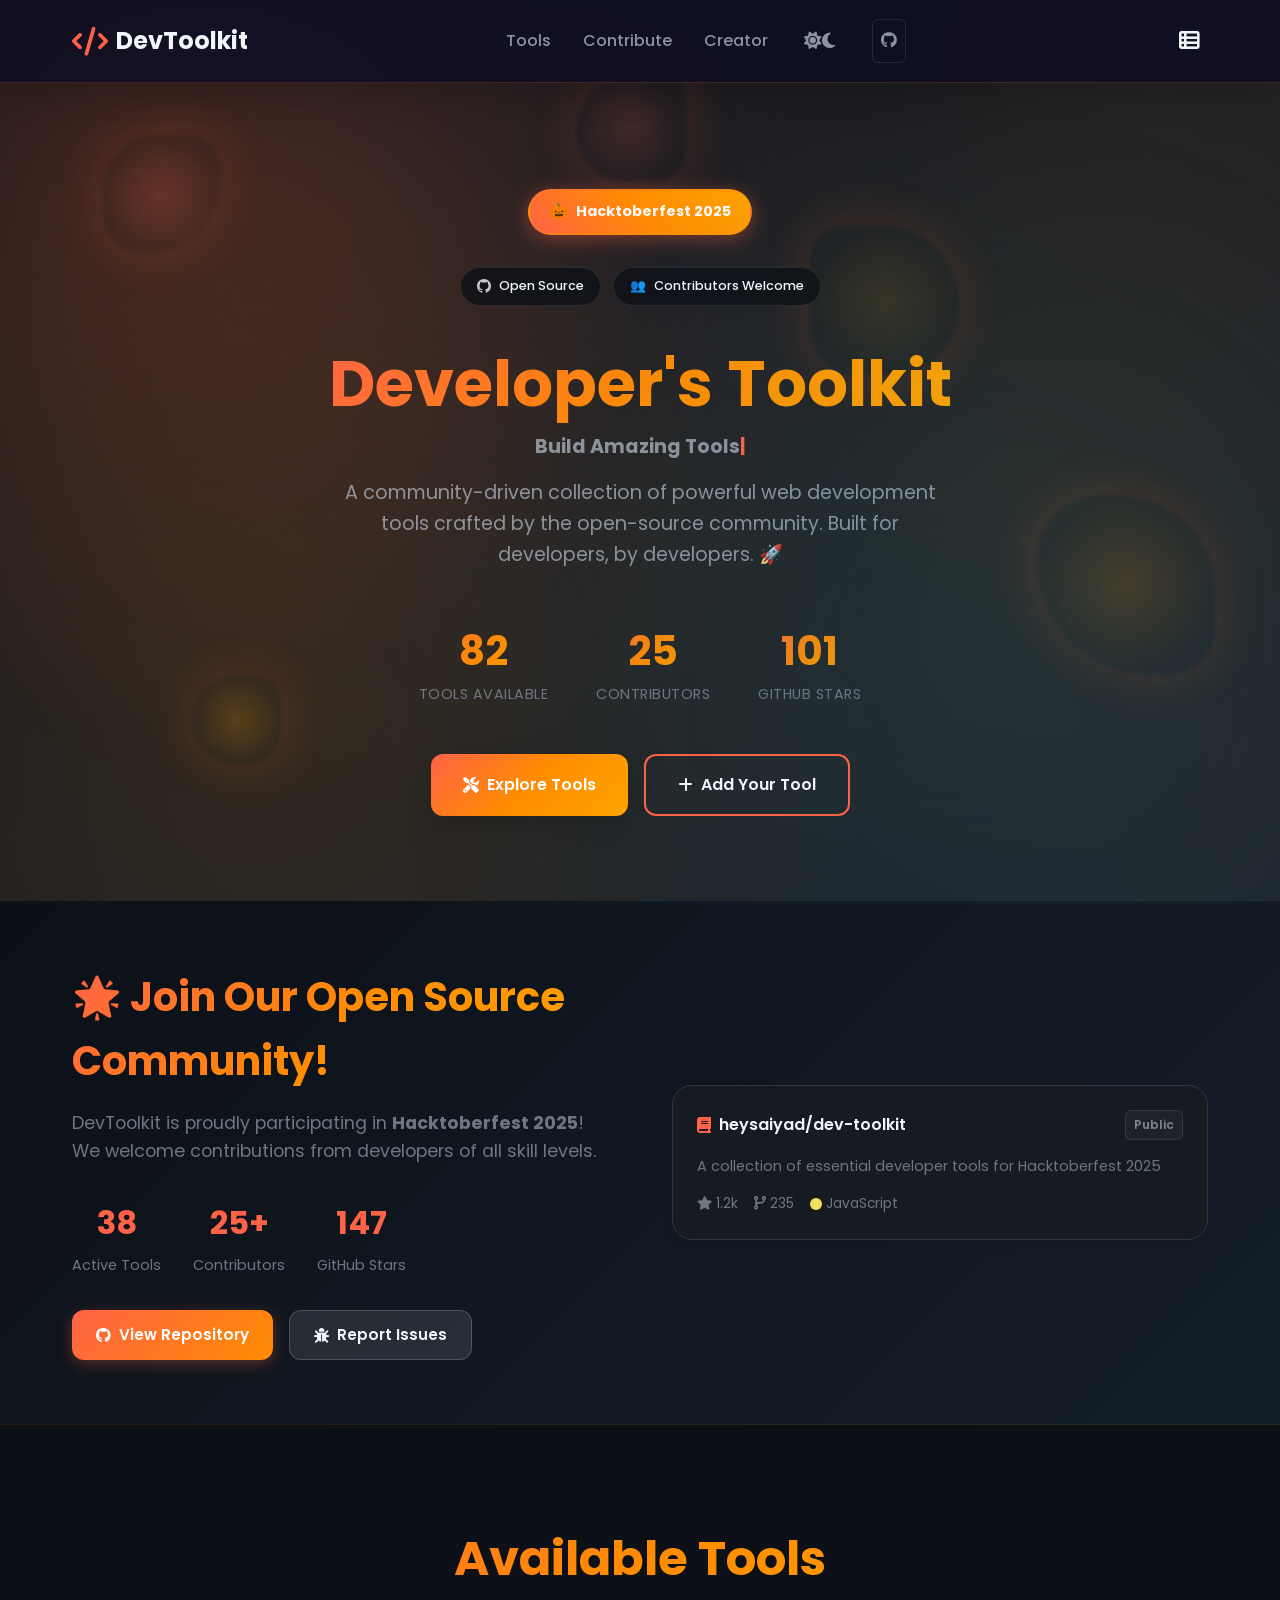
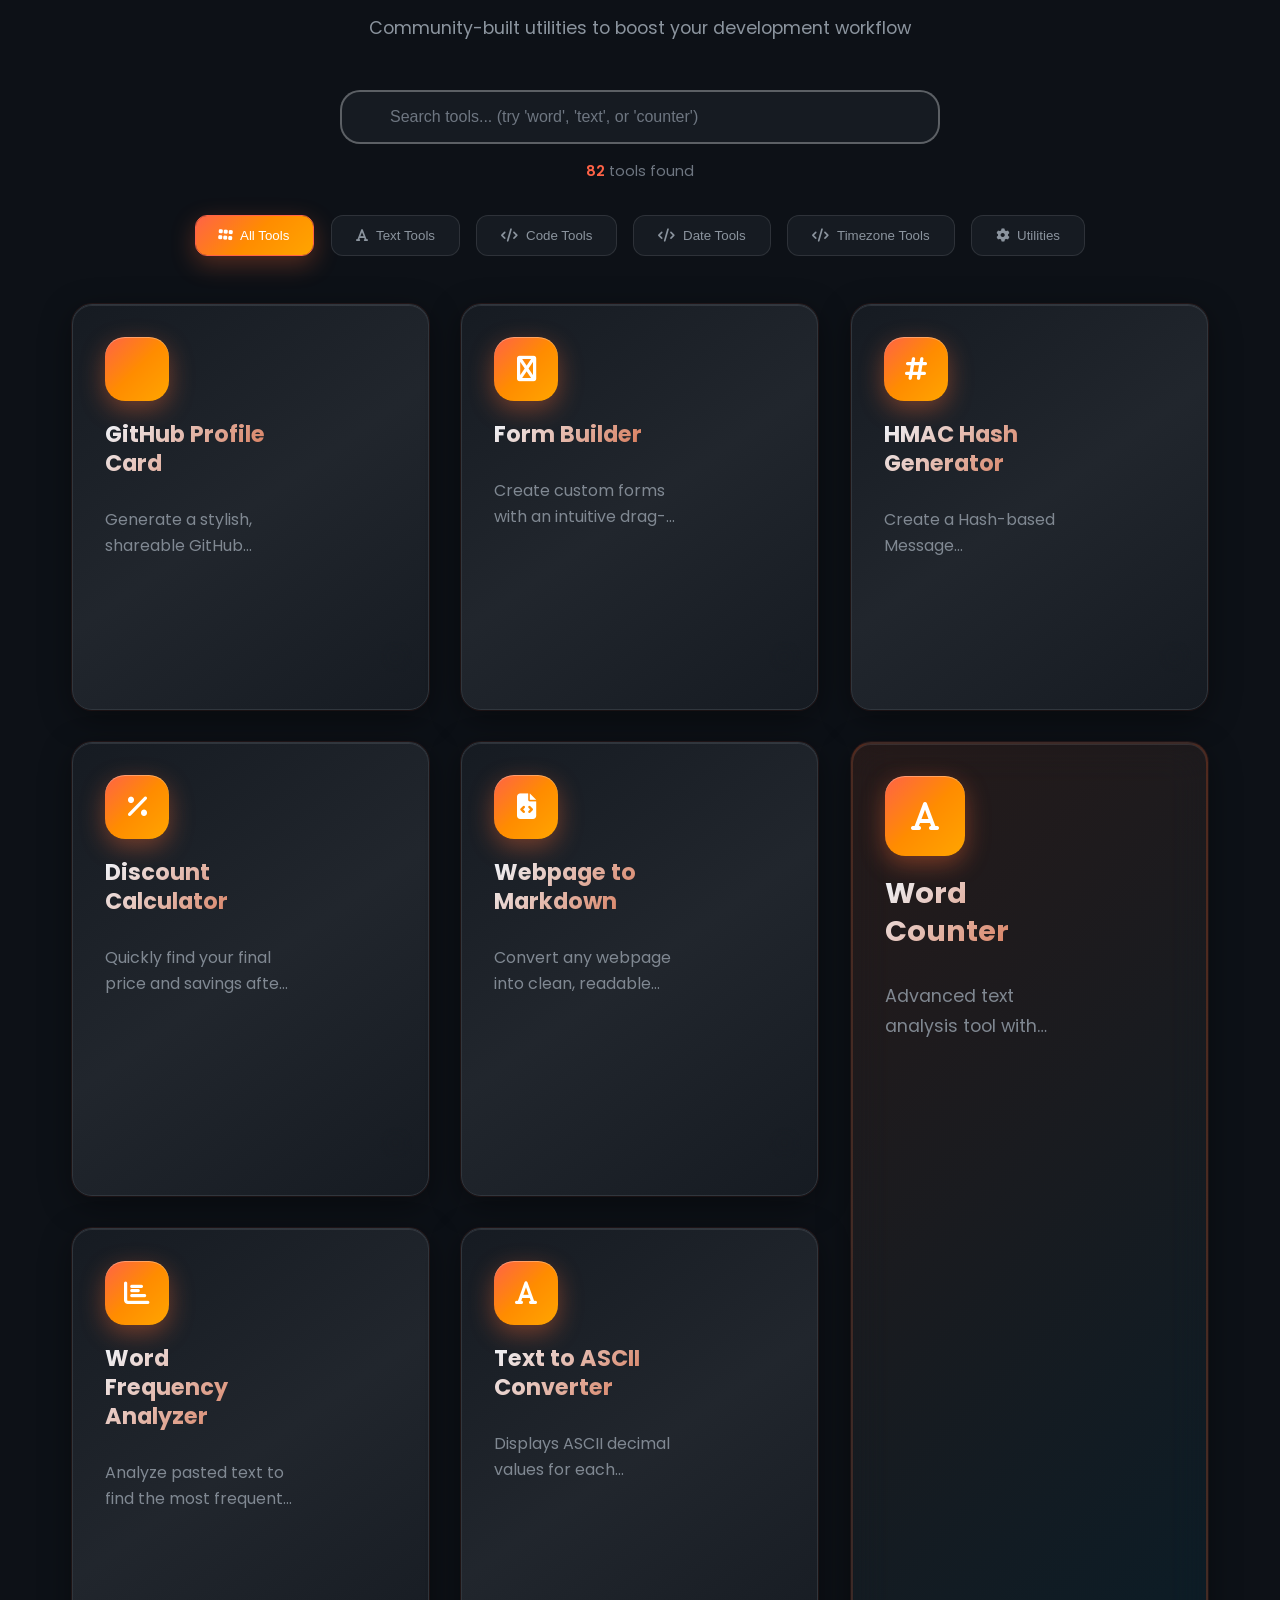
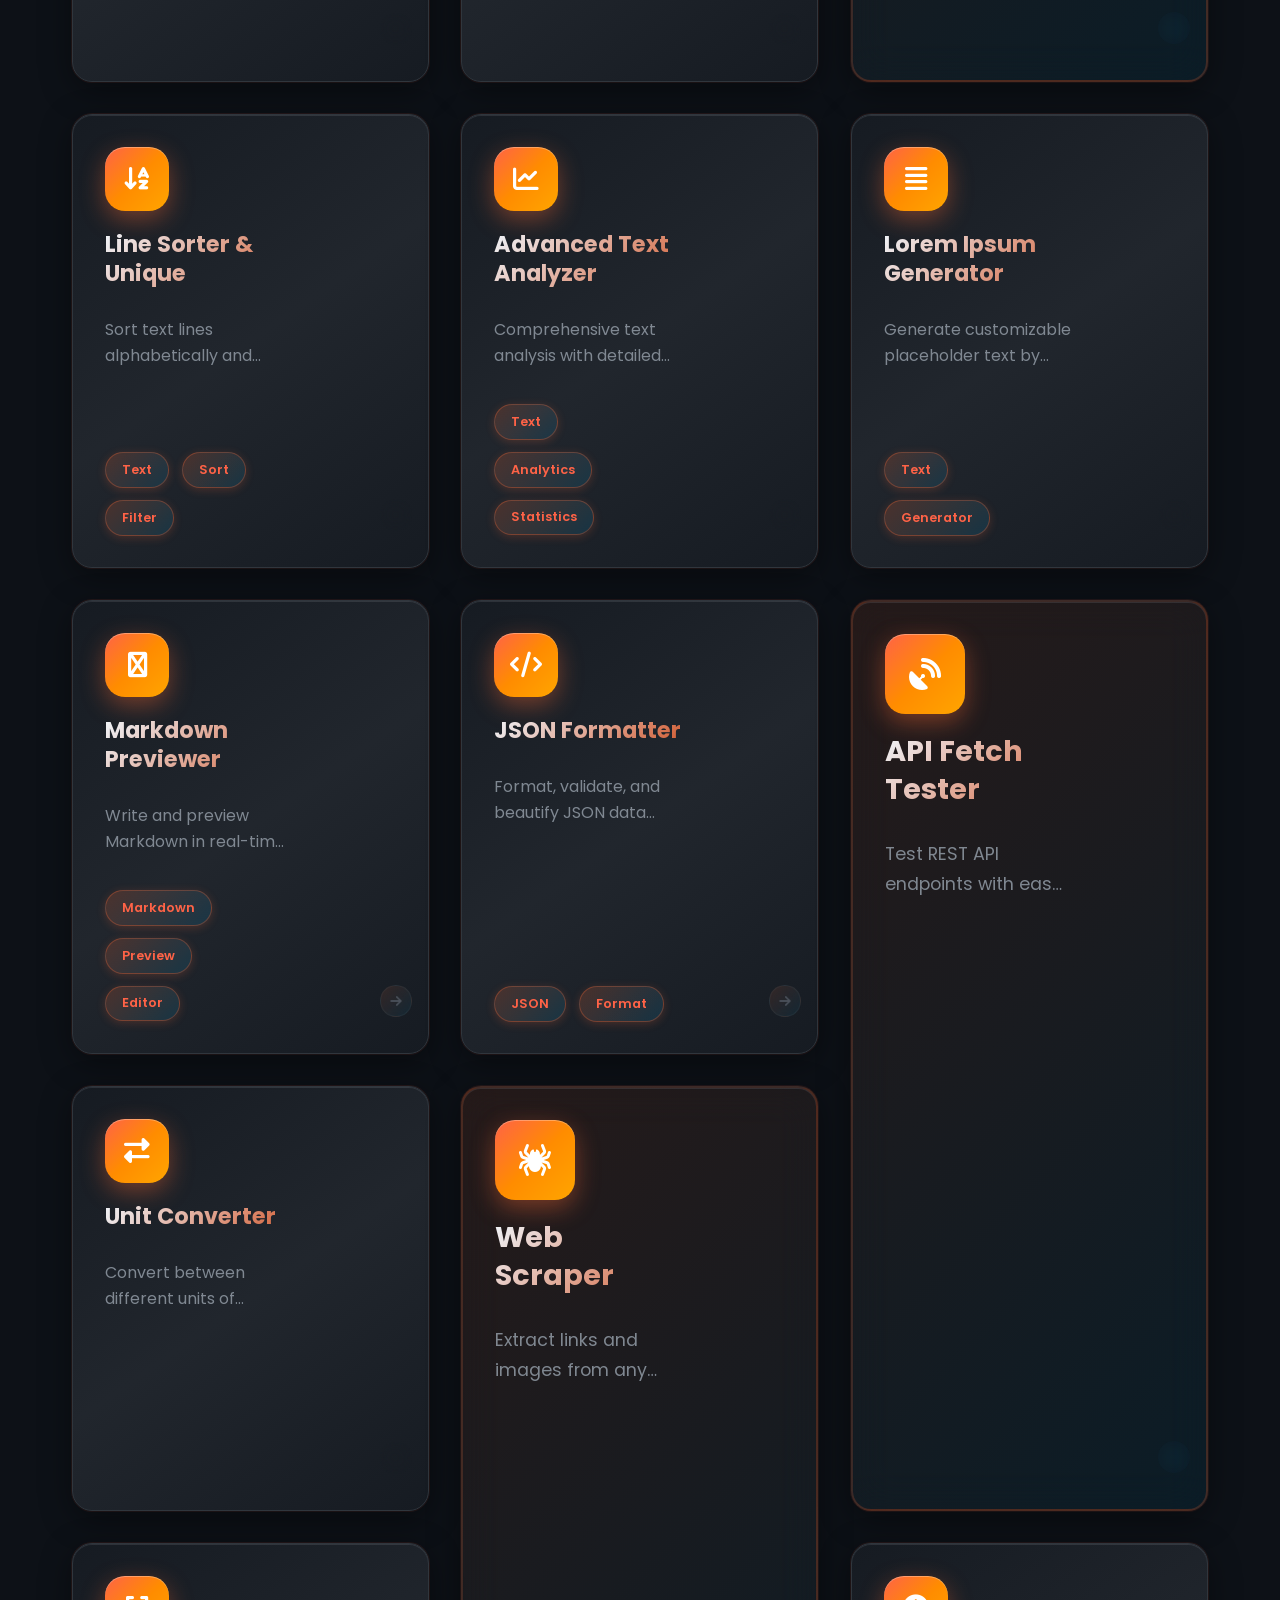
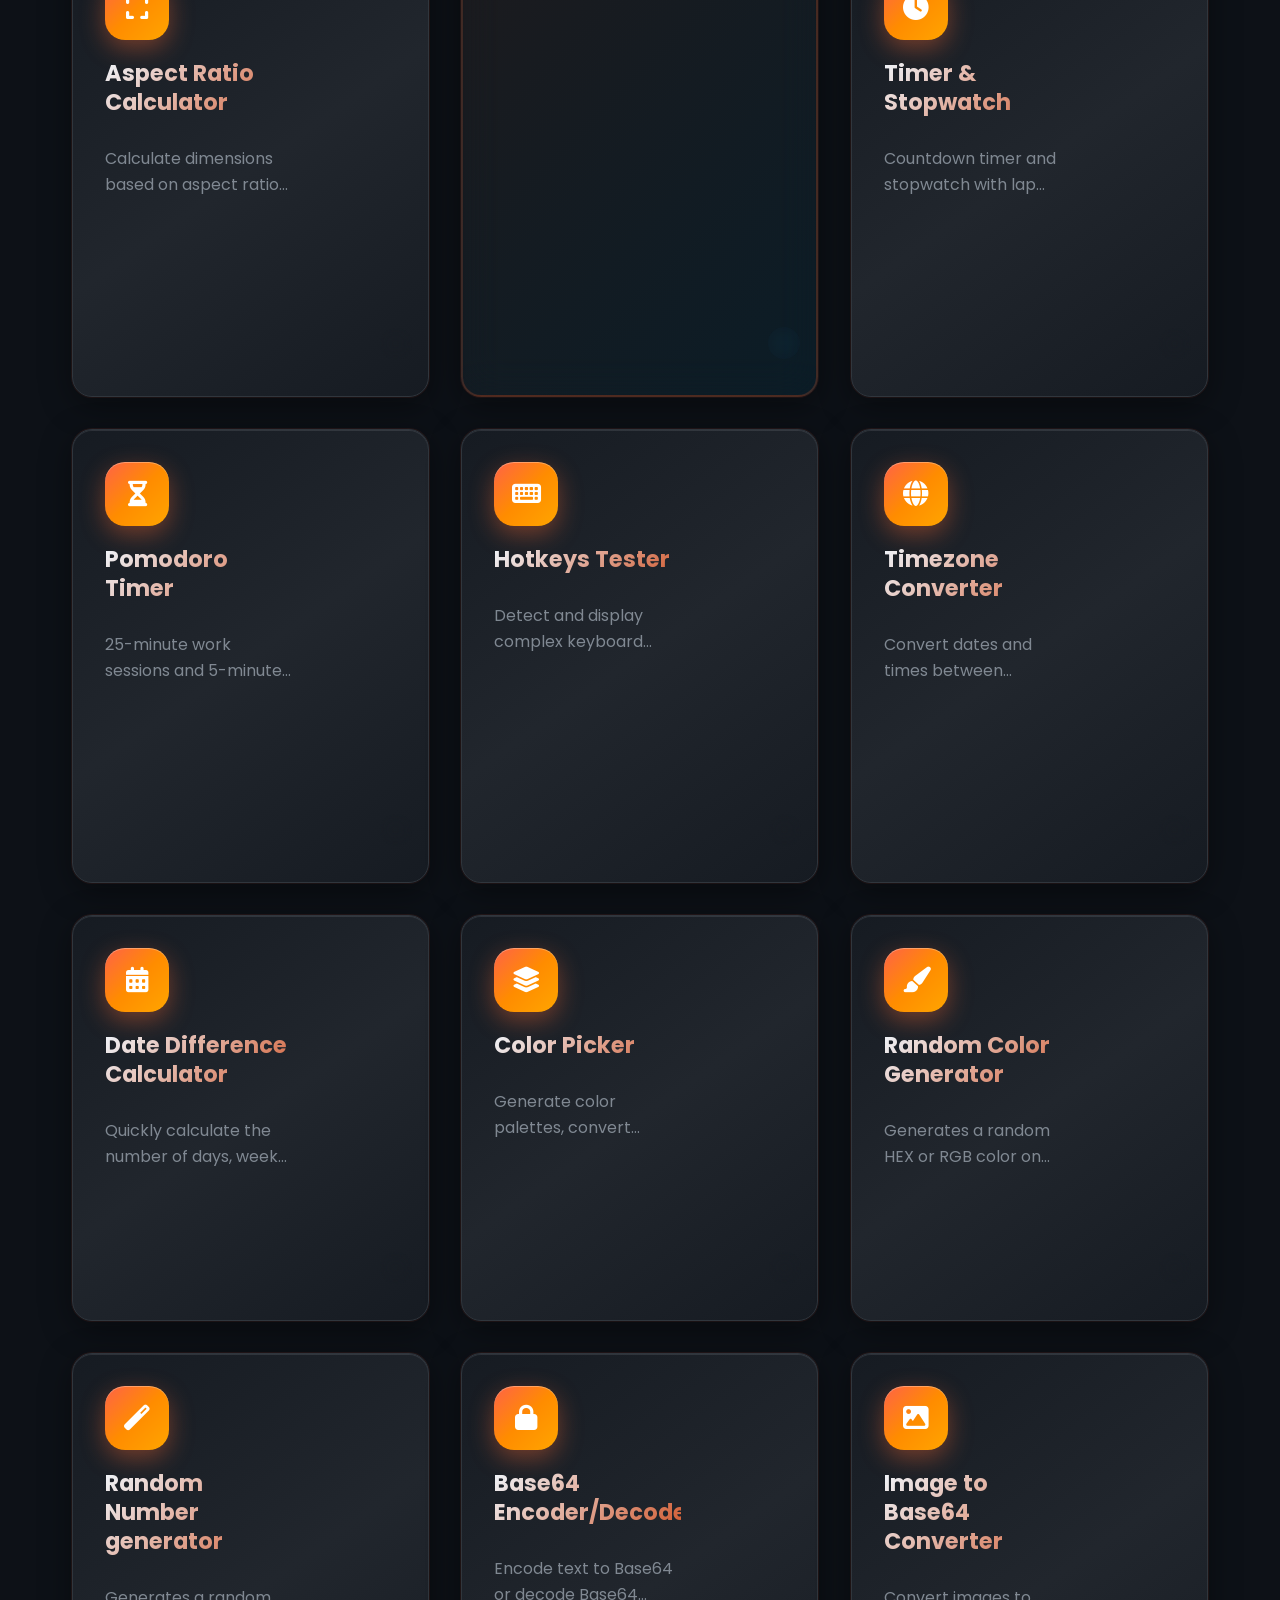
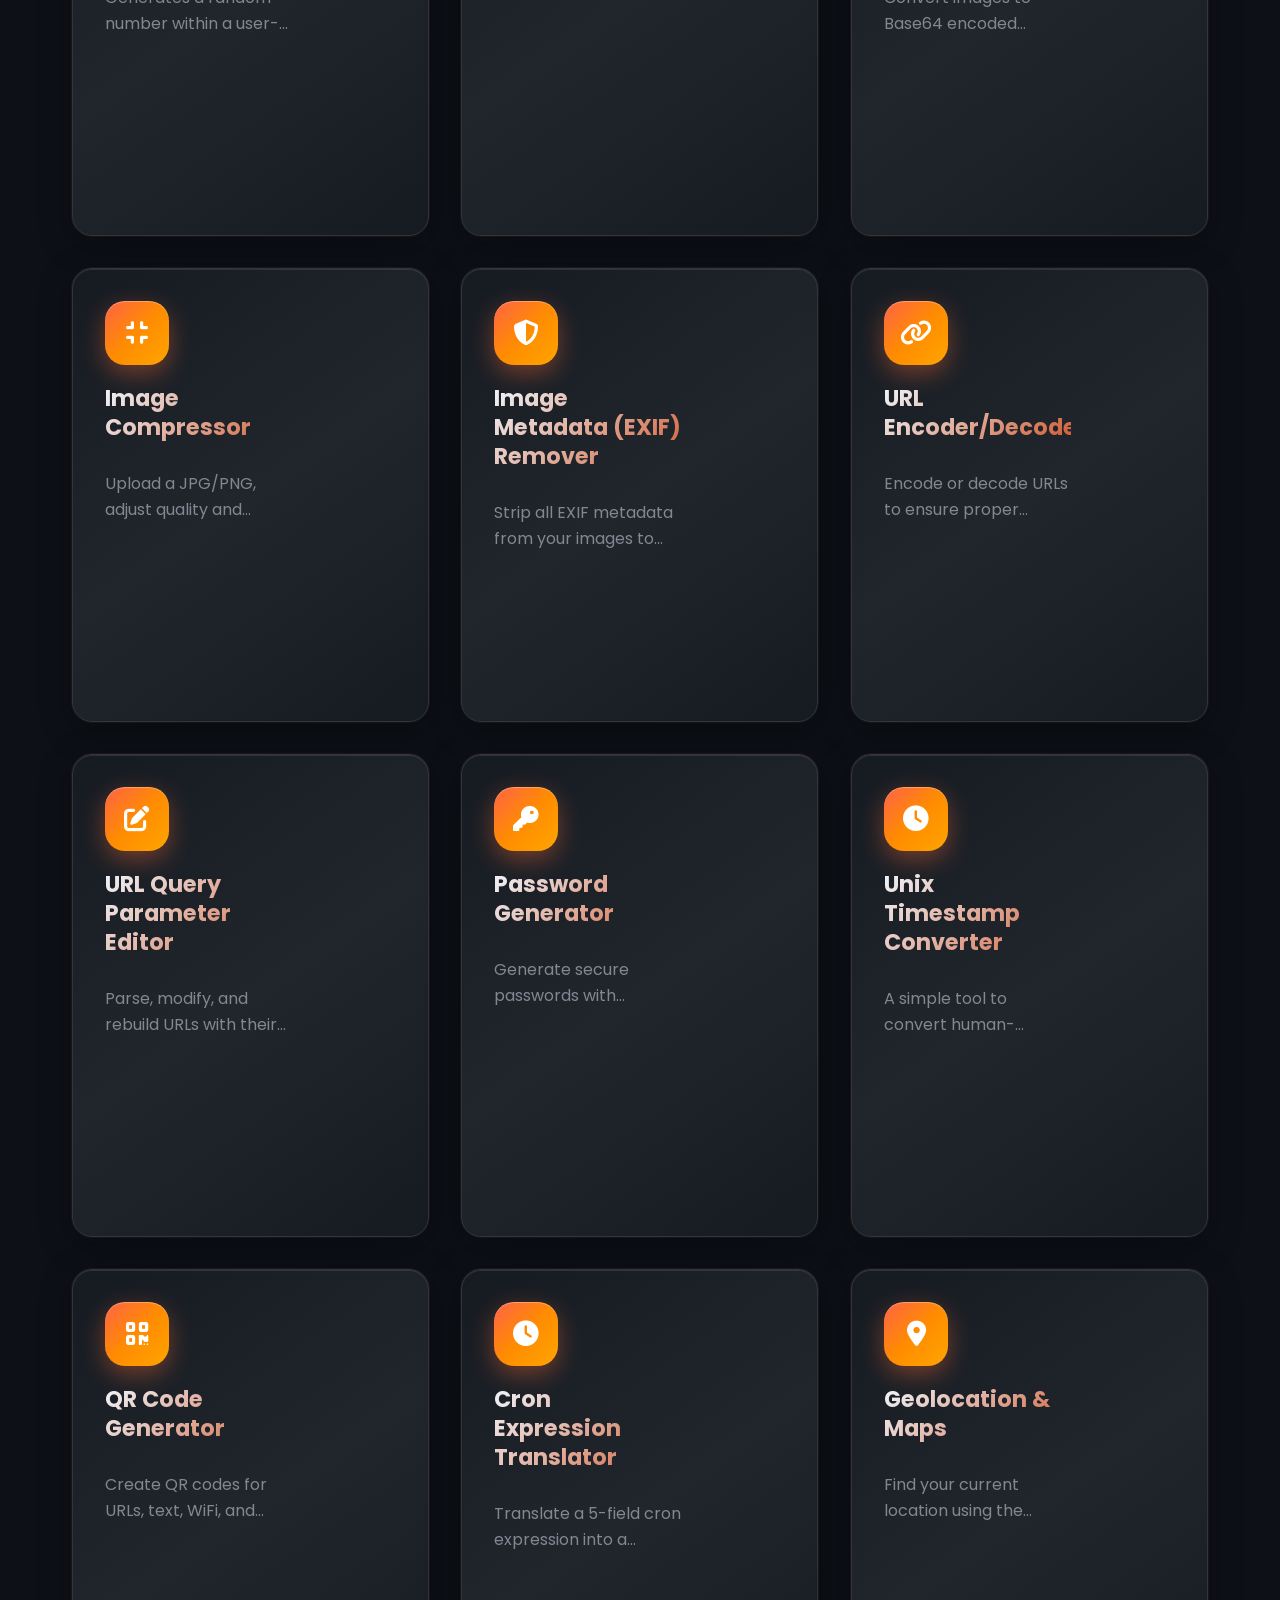
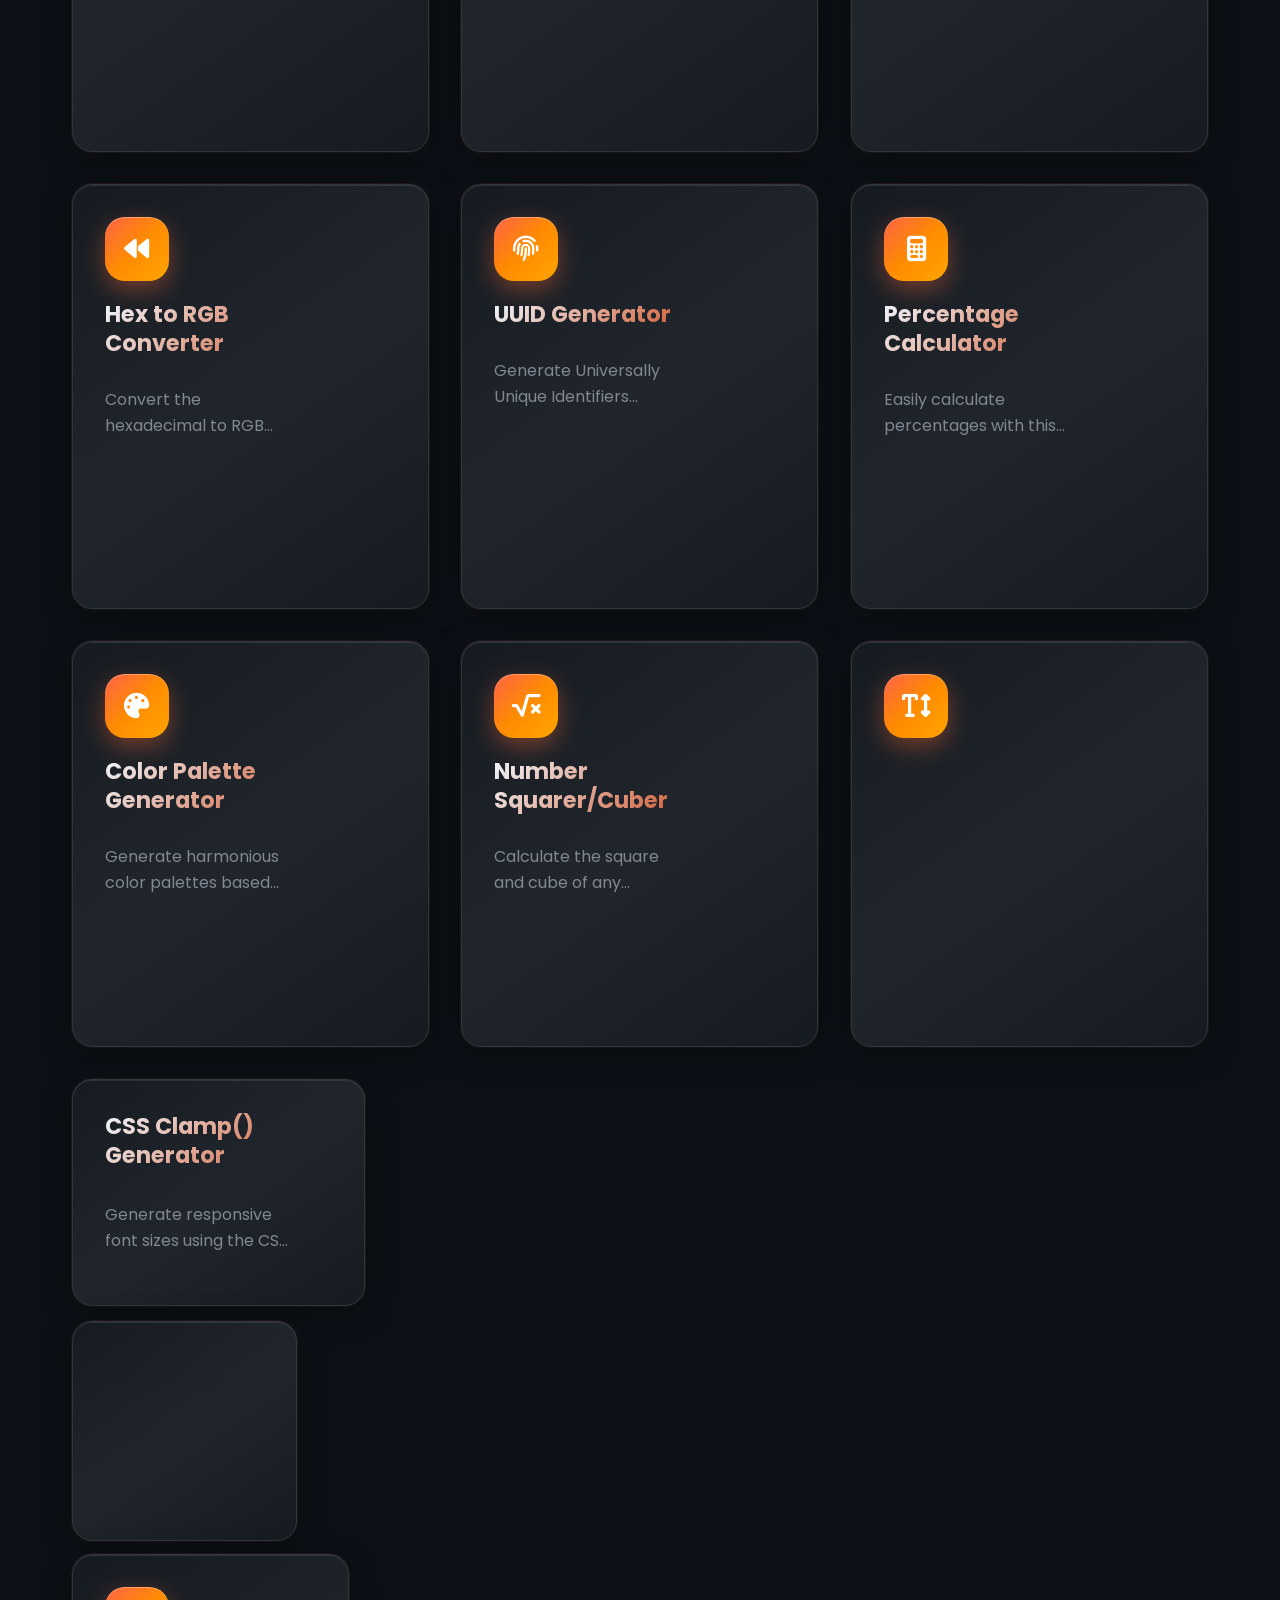
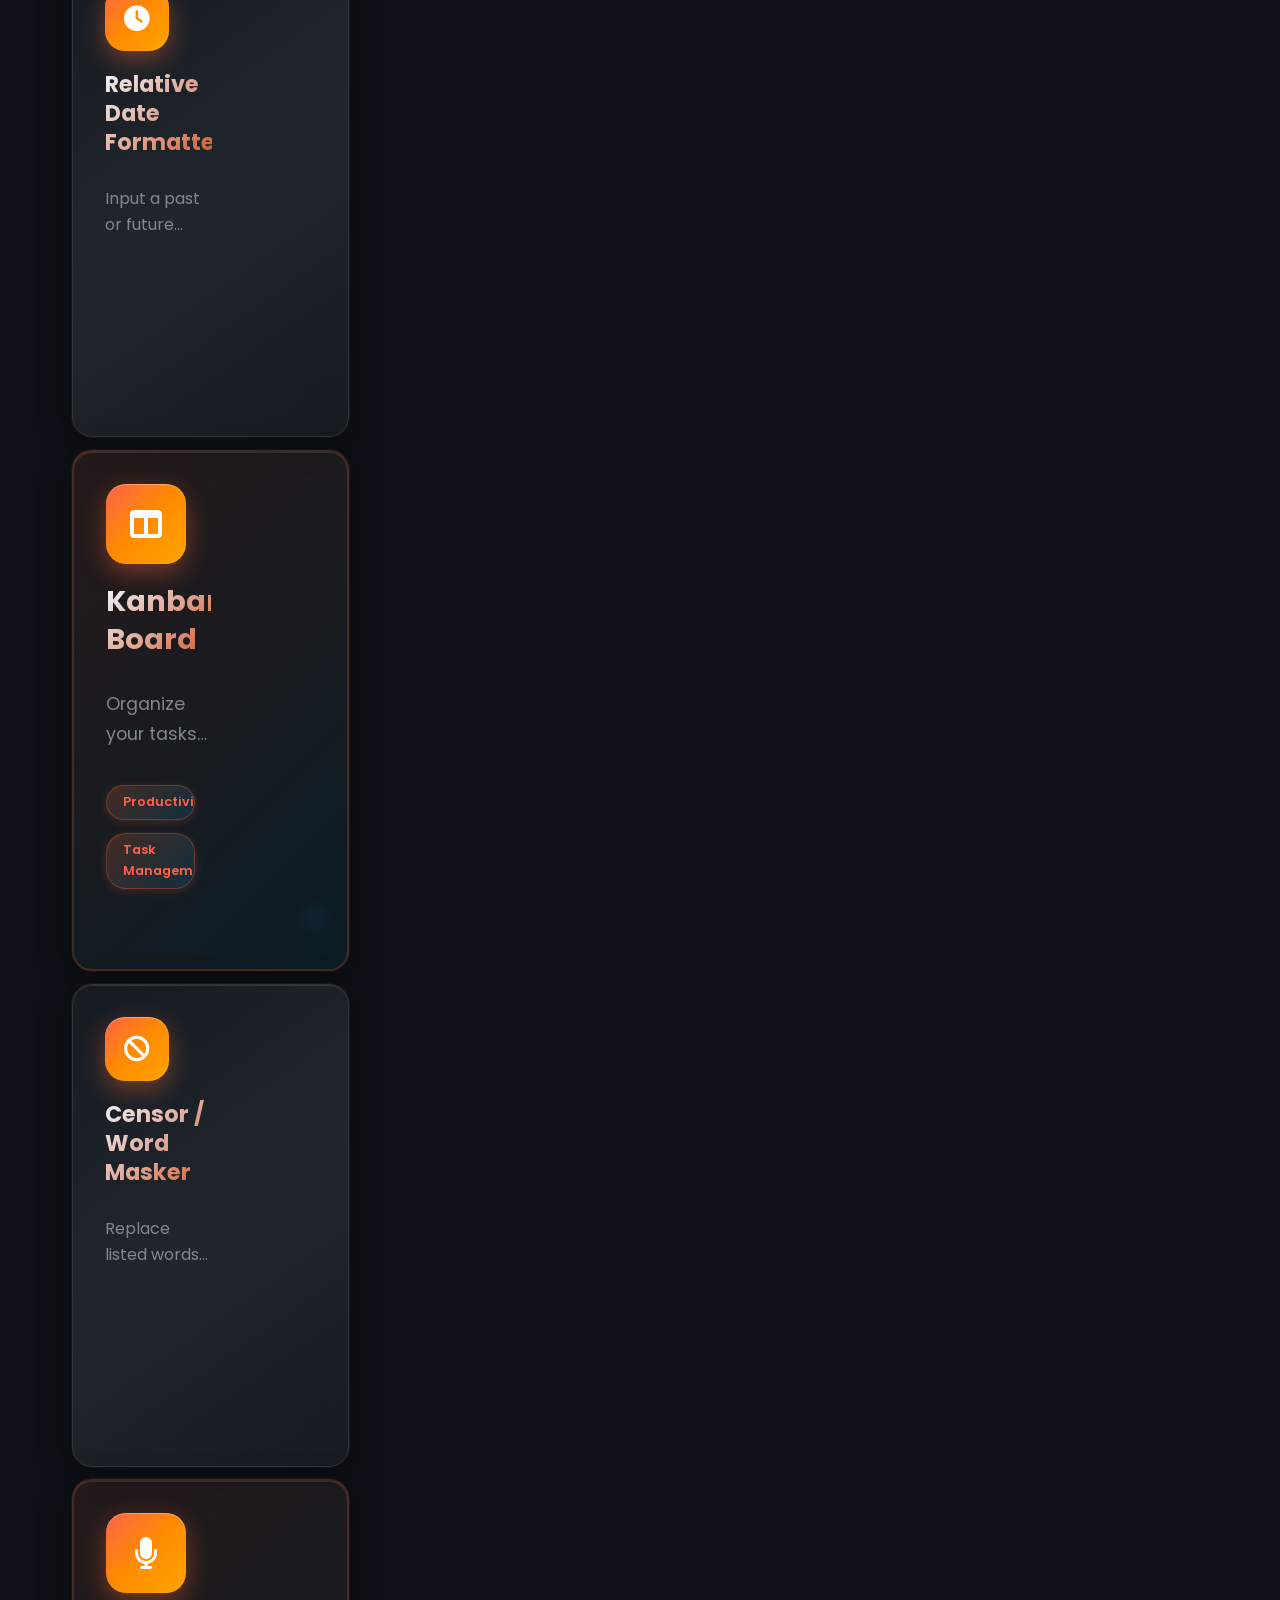
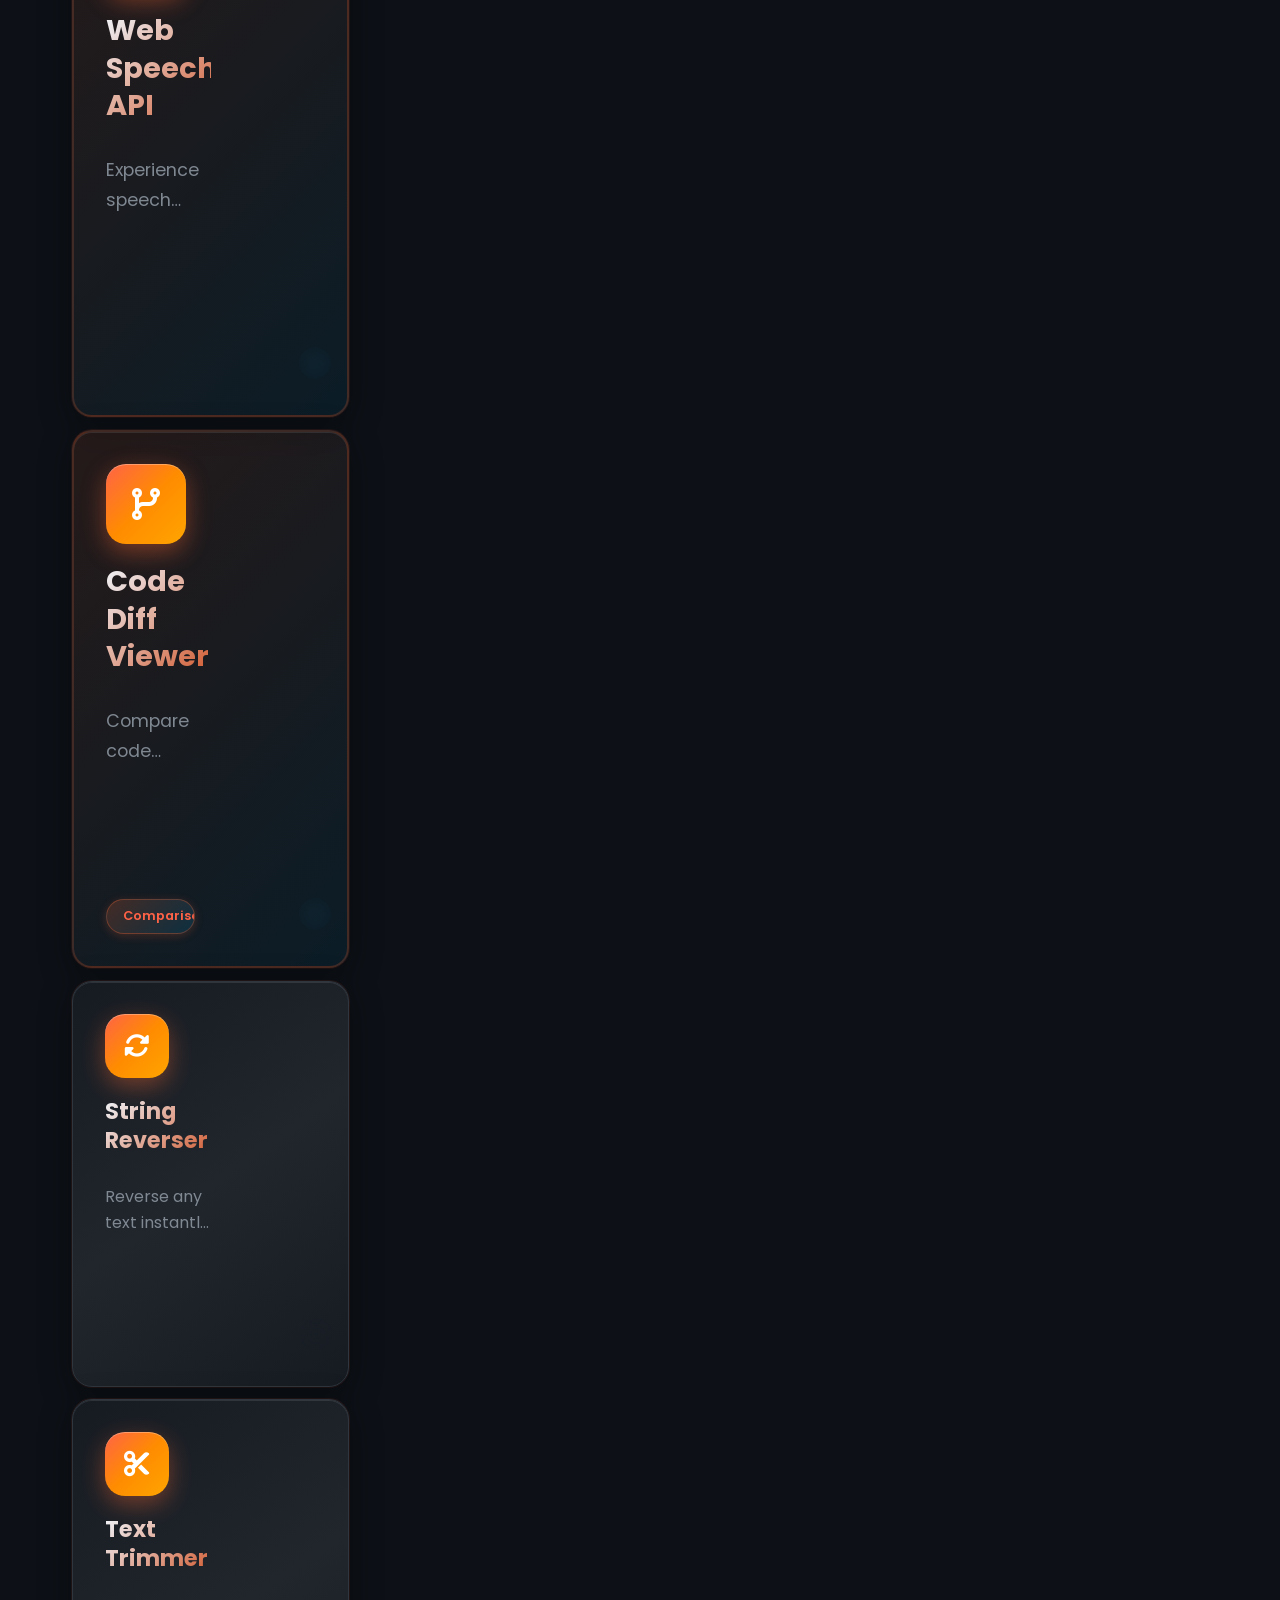
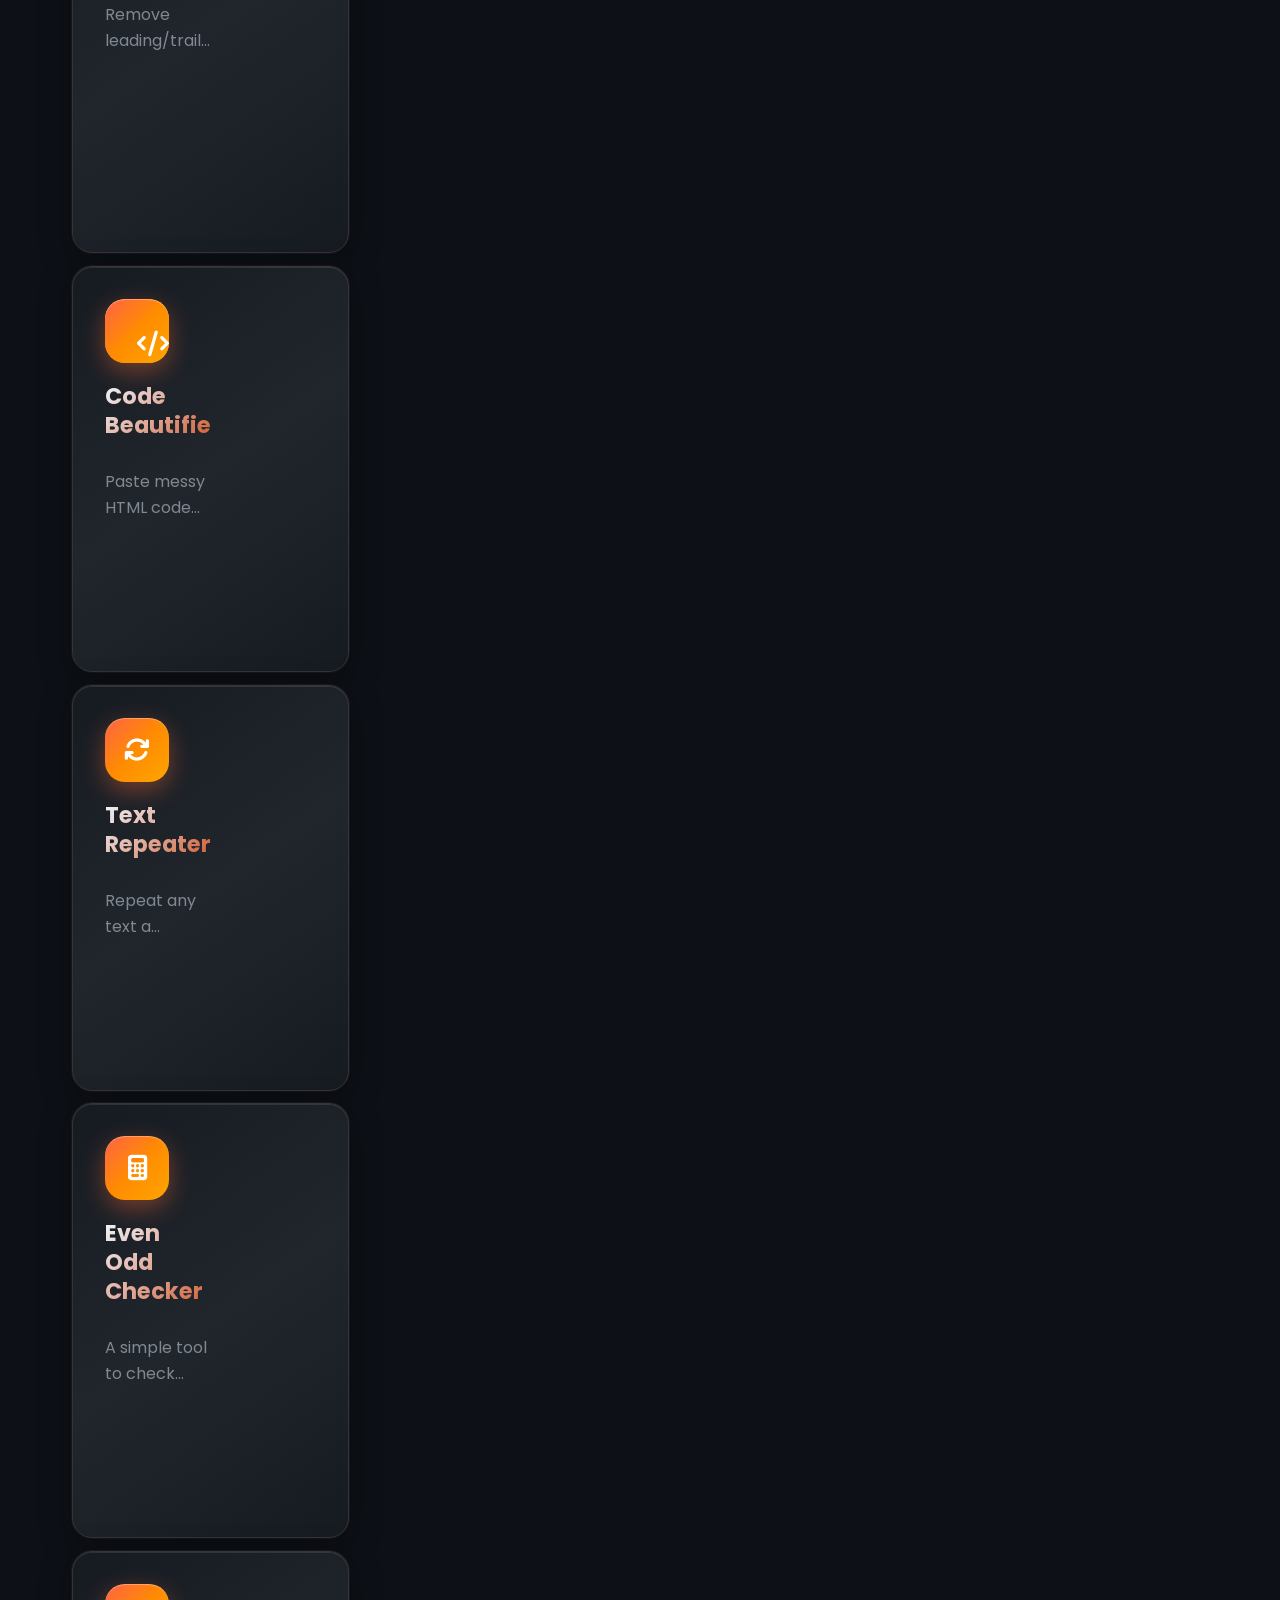
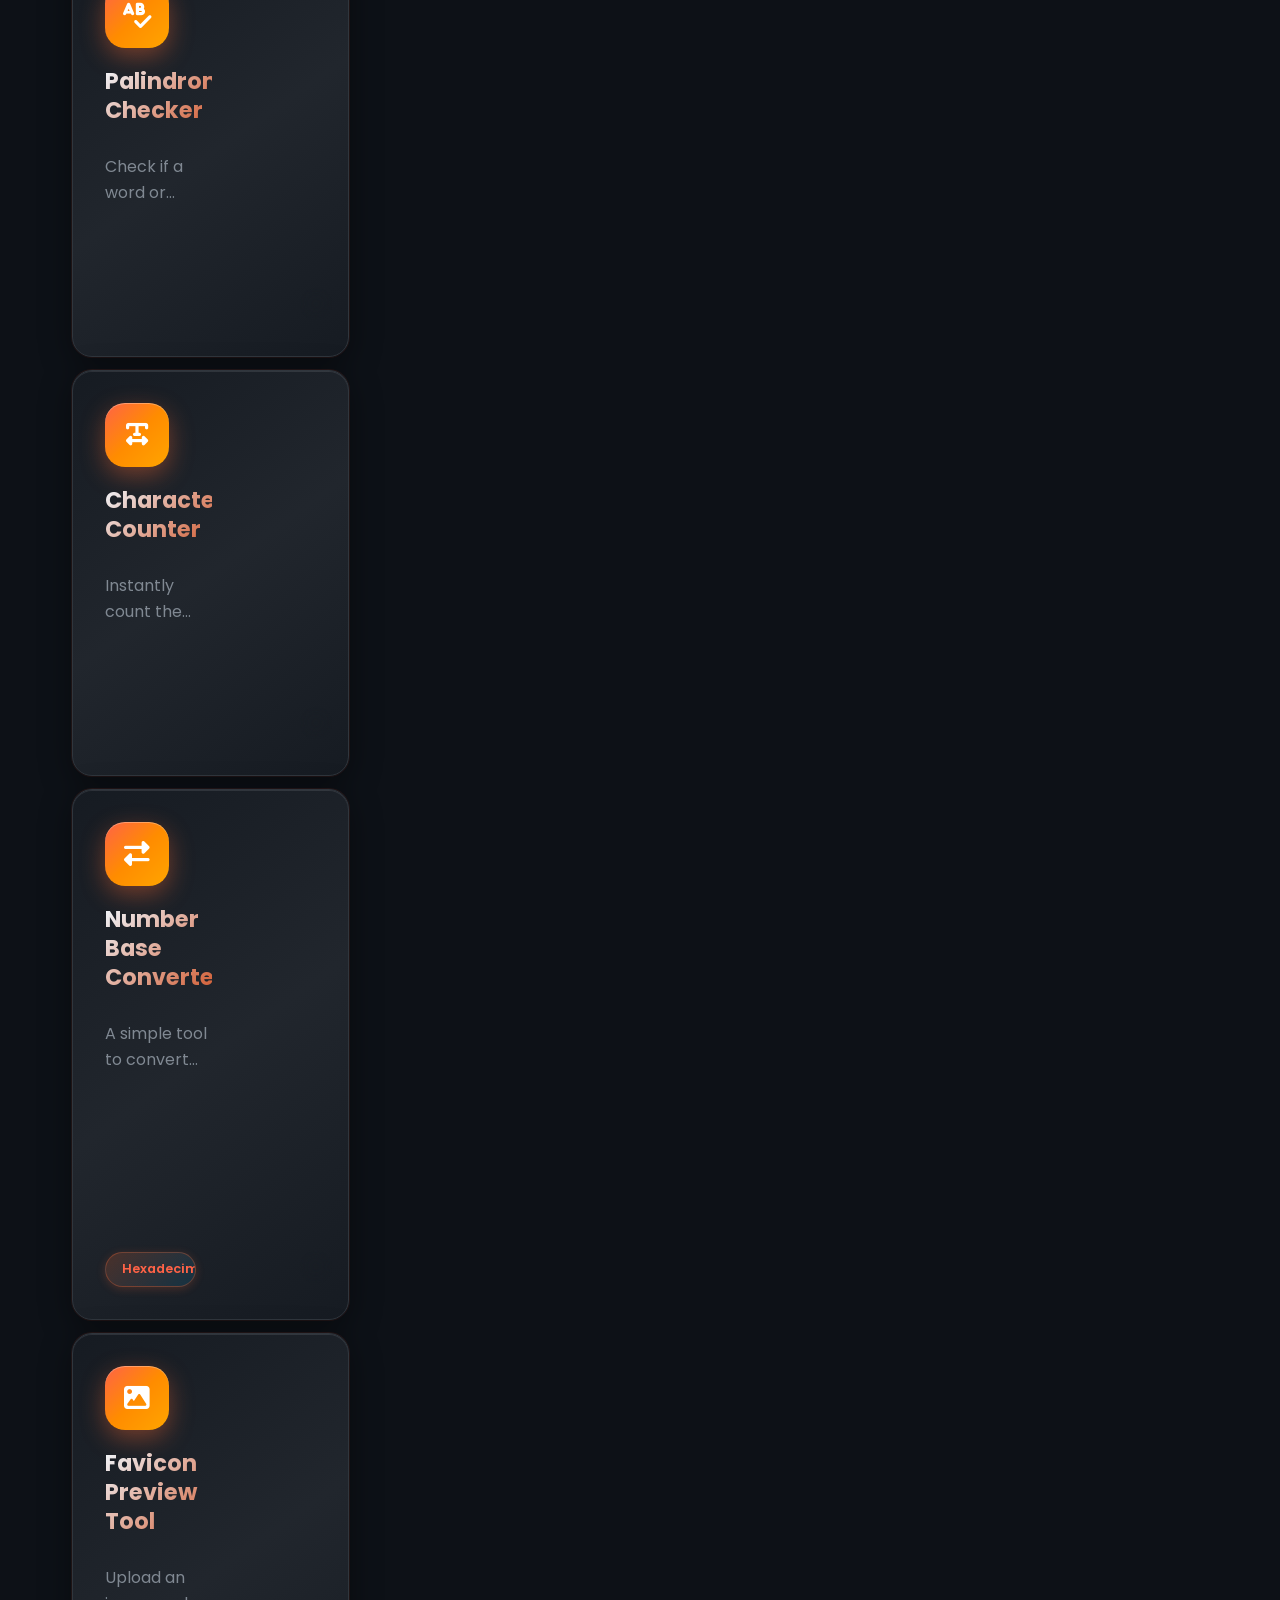
==== index.html @ 8eb00c5b "Merge pull request #354 from khushboo-katariaa11/fix2 tool web scrapper" ====
<!DOCTYPE html>
<html lang="en">


<head>
    <meta charset="UTF-8">
    <meta name="viewport" content="width=device-width, initial-scale=1.0">
    <meta http-equiv="X-UA-Compatible" content="IE=edge">
    <title>DevToolkit - Free Developer Tools Collection | Hacktoberfest 2025</title>

    <!-- SEO Meta Tags -->
    <meta name="description"
        content="DevToolkit - A beautiful collection of free web-based developer tools. Word counter, JSON formatter, color picker, and more. Perfect for Hacktoberfest 2025 contributions!">
    <meta name="keywords"
        content="developer tools, web tools, JSON formatter, word counter, color picker, hacktoberfest, open source, free tools, programming utilities">
    <meta name="author" content="Md Saiyad Ali">
    <meta name="robots" content="index, follow">
    <meta name="language" content="English">
    <meta name="revisit-after" content="7 days">



    <!-- Open Graph / Facebook -->
    <meta property="og:type" content="website">
    <meta property="og:url" content="https://heysaiyad.github.io/dev-toolkit/">
    <meta property="og:title" content="DevToolkit - Free Developer Tools Collection">
    <meta property="og:description"
        content="Beautiful collection of free web-based developer tools. Perfect for Hacktoberfest 2025 contributions!">
    <meta property="og:image" content="https://heysaiyad.github.io/dev-toolkit/poster.png">
    <meta property="og:site_name" content="DevToolkit">

    <!-- Twitter -->
    <meta property="twitter:card" content="summary_large_image">
    <meta property="twitter:url" content="https://heysaiyad.github.io/dev-toolkit/">
    <meta property="twitter:title" content="DevToolkit - Free Developer Tools Collection">
    <meta property="twitter:description"
        content="Beautiful collection of free web-based developer tools. Perfect for Hacktoberfest 2025 contributions!">
    <meta property="twitter:image" content="https://heysaiyad.github.io/dev-toolkit/poster.png">

    <!-- Additional Meta Tags -->
    <meta name="theme-color" content="#ff6b35">
    <meta name="msapplication-TileColor" content="#ff6b35">
    <meta name="apple-mobile-web-app-capable" content="yes">
    <meta name="apple-mobile-web-app-status-bar-style" content="black-translucent">

    <!-- Canonical URL -->
    <link rel="canonical" href="https://heysaiyad.github.io/dev-toolkit/">

    <!-- Favicon -->
    <link rel="icon" type="image/x-icon"
        href="data:image/svg+xml,<svg xmlns='http://www.w3.org/2000/svg' viewBox='0 0 100 100'><text y='.9em' font-size='90'>🛠️</text></svg>">



    <!-- Schema.org structured data -->
    <script type="application/ld+json">
    {
    "@context": "https://schema.org",
    "@type": "SoftwareApplication",
    "name": "DevToolkit",
    "description": "Free collection of web-based developer tools",
    "url": "https://heysaiyad.github.io/dev-toolkit/",
    "author": {
        "@type": "Person",
        "name": "Md Saiyad Ali",
        "url": "https://github.com/heysaiyad"
    },
    "offers": {
        "@type": "Offer",
        "price": "0",
        "priceCurrency": "USD"
    },
    "applicationCategory": "DeveloperApplication",
    "operatingSystem": "Any",
    "screenshot": "https://heysaiyad.github.io/dev-toolkit/poster.png"
    }
    </script>
    <link rel="stylesheet" href="style.css">
    <link rel="stylesheet" href="loading.css">
    <link rel="preconnect" href="https://fonts.googleapis.com">
    <link rel="preconnect" href="https://cdnjs.cloudflare.com">
    <link href="https://cdnjs.cloudflare.com/ajax/libs/font-awesome/6.4.0/css/all.min.css" rel="stylesheet">
    <link href="https://fonts.googleapis.com/css2?family=Poppins:wght@300;400;500;600;700&display=swap"
        rel="stylesheet">
</head>

<body>
    <!-- Advanced Loading Screen -->
    <div class="loading-overlay" id="loadingOverlay">
        <div class="loading-spinner"></div>
        <div class="loading-text">Loading DevToolkit...</div>
    </div>

    <!-- Advanced Animated Background -->
    <div class="animated-bg">
        <div class="floating-shapes">
            <div class="shape shape-1"></div>
            <div class="shape shape-2"></div>
            <div class="shape shape-3"></div>
            <div class="shape shape-4"></div>
            <div class="shape shape-5"></div>
        </div>
    </div>

    <!-- Navigation -->
    <nav class="navbar" role="navigation" aria-label="Main navigation">
        <div class="nav-container">
            <div class="nav-logo">
                <i class="fas fa-code" aria-hidden="true"></i>
                <span>DevToolkit</span>
            </div>
            <div class="nav-links">
                <a href="#tools" class="nav-link">Tools</a>
                <a href="#contribute" class="nav-link">Contribute</a>
                <a href="#creator" class="nav-link">Creator</a>
                <!-- Theme toggle removed per request -->
                <button id="theme-toggle" class="nav-link theme-toggle-btn" aria-label="Toggle light and dark theme">
                    <i class="fas fa-sun"></i>
                    <i class="fas fa-moon"></i>
                </button>
                <a href="https://github.com/heysaiyad/dev-toolkit" target="_blank" class="nav-link github-link"
                    aria-label="View source code on GitHub">
                    <i class="fab fa-github" aria-hidden="true"></i>
                </a>
            </div>
            <button class="mobile-menu-toggle" aria-label="Toggle navigation menu">
                <i class="fas fa-bars"></i>
            </button>
            <button class="sidebar-toggle" aria-label="Toggle tools sidebar">
                <i class="fas fa-th-list"></i>
            </button>
        </div>
    </nav>

    <!-- Fixed Sidebar for Tools Navigation -->
    <aside class="tools-sidebar" id="tools-sidebar">
        <div class="sidebar-header">
            <h3>Quick Tools</h3>
            <button class="sidebar-close" aria-label="Close sidebar">
                <i class="fas fa-times"></i>
            </button>
        </div>

        <div class="sidebar-search">
            <div class="search-wrapper">
                <i class="fas fa-search search-icon"></i>
                <input type="text" class="sidebar-search-input" placeholder="Search tools..." id="sidebar-search">
            </div>
        </div>

        <div class="sidebar-content">
            <div class="sidebar-section">
                <h4 class="sidebar-category">
                    <i class="fas fa-star"></i>
                    Featured
                </h4>
                <div class="sidebar-tools">
                    <a href="tools/word-counter/index.html" class="sidebar-tool-link" data-category="text">
                        <i class="fas fa-font"></i>
                        <span>Word Counter</span>
                    </a>
                    <a href="tools/api-fetch-tester/index.html" class="sidebar-tool-link" data-category="utility">
                        <i class="fas fa-satellite-dish"></i>
                        <span>API Fetch Tester</span>
                    </a>
                </div>
            </div>

            <div class="sidebar-section">
                <h4 class="sidebar-category">
                    <i class="fas fa-font"></i>
                    Text Tools
                </h4>
                <div class="sidebar-tools">
                    <a href="tools/word-counter/index.html" class="sidebar-tool-link" data-category="text">
                        <i class="fas fa-font"></i>
                        <span>Word Counter</span>
                    </a>
                    <a href="tools/lorem-ipsum-generator/index.html" class="sidebar-tool-link" data-category="text">
                        <i class="fas fa-align-justify"></i>
                        <span>Lorem Ipsum Generator</span>
                    </a>
                    <a href="tools/string-reverser/index.html" class="sidebar-tool-link" data-category="text">
                        <i class="fas fa-sync-alt"></i>
                        <span>String Reverser</span>
                    </a>
                </div>
            </div>

            <div class="sidebar-section">
                <h4 class="sidebar-category">
                    <i class="fas fa-code"></i>
                    Code Tools
                </h4>
                <div class="sidebar-tools">
                    <a href="tools/markdown-previewer/index.html" class="sidebar-tool-link" data-category="code">
                        <i class="fas fa-markdown"></i>
                        <span>Markdown Previewer</span>
                    </a>
                    <div class="sidebar-tool-link disabled" data-category="code">
                        <i class="fas fa-code"></i>
                        <span>JSON Formatter</span>
                        <small>Coming Soon</small>
                    </div>
                </div>
            </div>

            <div class="sidebar-section">
                <h4 class="sidebar-category">
                    <i class="fas fa-cog"></i>
                    Utilities
                </h4>
                <div class="sidebar-tools">
                    <a href="tools/password-generator/index.html" class="sidebar-tool-link" data-category="utility">
                        <i class="fas fa-key"></i>
                        <span>Password Generator</span>
                    </a>
                    <a href="tools/random-number-generator/index.html" class="sidebar-tool-link"
                        data-category="utility">
                        <i class="fas fa-magic"></i>
                        <span>Random Number Generator</span>
                    </a>
                    <a href="tools/base64-encoder/index.html" class="sidebar-tool-link" data-category="utility">
                        <i class="fas fa-lock"></i>
                        <span>Base64 Encoder</span>
                    </a>
                    <a href="tools/url-encoder-decoder/index.html" class="sidebar-tool-link" data-category="utility">
                        <i class="fas fa-link"></i>
                        <span>URL Encoder</span>
                    </a>
                    <a href="tools/url-query-editor/index.html" class="sidebar-tool-link" data-category="utility">
                        <i class="fas fa-edit"></i>
                        <span>URL Query Editor</span>
                    </a>
                    <a href="tools/percentage-calculator/index.html" class="sidebar-tool-link" data-category="utility">
                        <i class="fas fa-calculator"></i>
                        <span>Percentage Calculator</span>
                    </a>
                    <a href="tools/number-squarer-cuber/index.html" class="sidebar-tool-link" data-category="utility">
                        <i class="fas fa-square-root-alt"></i>
                        <span>Number Squarer/Cuber</span>
                    </a>
                    <a href="tools/kanban-board/index.html" class="sidebar-tool-link" data-category="utility">
                        <i class="fas fa-columns"></i>
                        <span>Kanban Board</span>
                    </a>
                    <a href="tools/web-speech-api/index.html" class="sidebar-tool-link" data-category="utility">
                        <i class="fas fa-microphone"></i>
                        <span>Web Speech API</span>
                    </a>
                    <a href="tools/code-diff-viewer/index.html" class="sidebar-tool-link" data-category="code">
                        <i class="fas fa-code-branch"></i>
                        <span>Code Diff Viewer</span>
                    </a>
                    <a href="tools/uuid-generator/index.html" class="sidebar-tool-link" data-category="utility">
                        <i class="fas fa-fingerprint"></i>
                        <span>UUID Generator</span>
                    </a>
                    <a href="tools/credit-card-validator/index.html" class="sidebar-tool-link" data-category="utility">
                        <i class="fas fa-credit-card"></i>
                        <span>Credit Card Validator</span>
                    </a>
                    <a href="tools/unix-timestamp-converter/index.html" class="sidebar-tool-link"
                        data-category="utility">
                        <i class="fas fa-clock"></i>
                        <span>Unix Timestamp</span>
                    </a>
                    <a href="tools/image-to-pdf/index.html" class="sidebar-tool-link" data-category="utility">
                        <i class="fas fa-file-pdf"></i>
                        <span>Image to PDF</span>
                    </a>
                    <a href="tools/color-contrast-checker/index.html" class="sidebar-tool-link" data-category="utility">
                        <i class="fas fa-layer-group"></i>
                        <span>Color Contrast Checker</span>
                    </a>
                    <a href="tools/xml-to-json-converter/index.html" class="sidebar-tool-link" data-category="utility">
                        <i class="fas fas fa-exchange"></i>
                        <span>XML to JSON Converter</span>
                    </a>
                    <a href="tools/file-zipper/index.html" class="sidebar-tool-link" data-category="utility">
                        <i class="fas fas fa-file-zipper"></i>
                        <span>File Zipper</span>
                    </a>
                    <a href="tools/internet-speed/index.html" class="sidebar-tool-link" data-category="utility">
                        <i class="fas fas fa-file-zipper"></i>
                        <span>Internet Speed</span>
                    </a>
                    <div class="sidebar-tool-link disabled" data-category="utility">
                        <i class="fas fa-layer-group"></i>
                        <span>Color Picker</span>
                        <small>Coming Soon</small>
                    </div>
                    <a href="tools/web-scraper/index.html" class="sidebar-tool-link" data-category="utility">
                        <i class="fas fa-spider"></i>
                        <span>Web Scraper</span>
                    </a>
                    <div class="sidebar-tool-link disabled" data-category="utility">
                        <i class="fas fa-qrcode"></i>
                        <span>QR Code Generator</span>
                        <small>Coming Soon</small>
                    </div>
                </div>
            </div>
        </div>
        <div class="sidebar-footer">
            <a href="#contribute" class="sidebar-contribute-btn">
                <i class="fas fa-plus"></i>
                Add Your Tool
            </a>
        </div>
    </aside>

    <!-- Sidebar Overlay -->
    <div class="sidebar-overlay" id="sidebar-overlay"></div>

    <!-- Hero Section -->
    <section class="hero">
        <div class="hero-content">
            <div class="hero-badges">
                <div class="hero-badge">
                    <span>🎃</span>
                    <span>Hacktoberfest 2025</span>
                </div>
                <div class="github-badges">
                    <span class="github-badge">
                        <svg width="14" height="14" viewBox="0 0 16 16" fill="currentColor">
                            <path
                                d="M8 0C3.58 0 0 3.58 0 8c0 3.54 2.29 6.53 5.47 7.59.4.07.55-.17.55-.38 0-.19-.01-.82-.01-1.49-2.01.37-2.53-.49-2.69-.94-.09-.23-.48-.94-.82-1.13-.28-.15-.68-.52-.01-.53.63-.01 1.08.58 1.23.82.72 1.21 1.87.87 2.33.66.07-.52.28-.87.51-1.07-1.78-.2-3.64-.89-3.64-3.95 0-.87.31-1.59.82-2.15-.08-.2-.36-1.02.08-2.12 0 0 .67-.21 2.2.82.64-.18 1.32-.27 2-.27.68 0 1.36.09 2 .27 1.53-1.04 2.2-.82 2.2-.82.44 1.1.16 1.92.08 2.12.51.56.82 1.27.82 2.15 0 3.07-1.87 3.75-3.65 3.95.29.25.54.73.54 1.48 0 1.07-.01 1.93-.01 2.2 0 .21.15.46.55.38A8.013 8.013 0 0016 8c0-4.42-3.58-8-8-8z" />
                        </svg>
                        Open Source
                    </span>
                    <span class="contributors-badge">
                        <span>👥</span> Contributors Welcome
                    </span>
                </div>
            </div>
            <h1 class="hero-title">
                <span class="gradient-text">Developer's Toolkit</span>
                <div class="typing-effect">
                    <span class="typing-text"></span>
                    <span class="cursor">|</span>
                </div>
            </h1>
            <p class="hero-description">
                A community-driven collection of powerful web development tools crafted by the open-source community.
                Built for developers, by developers. 🚀
            </p>
            <div class="hero-stats">
                <div class="stat">
                    <span class="stat-number" data-stat="tools" data-target="16">0</span>
                    <span class="stat-label">Tools Available</span>
                </div>
                <div class="stat">
                    <span class="stat-number" data-target="25">0</span>
                    <span class="stat-label">Contributors</span>
                </div>
                <div class="stat">
                    <span class="stat-number" data-target="147">0</span>
                    <span class="stat-label">GitHub Stars</span>
                </div>
            </div>
            <div class="hero-buttons">
                <a href="#tools" class="btn btn-primary">
                    <i class="fas fa-tools"></i>
                    Explore Tools
                </a>
                <a href="#contribute" class="btn btn-secondary">
                    <i class="fas fa-plus"></i>
                    Add Your Tool
                </a>
            </div>
        </div>
    </section>

    <!-- Contribution Section -->
    <section class="contribution-section">
        <div class="container">
            <div class="contribution-content">
                <div class="contribution-text">
                    <h2>🌟 Join Our Open Source Community!</h2>
                    <p>DevToolkit is proudly participating in <strong>Hacktoberfest 2025</strong>! We welcome
                        contributions from developers of all skill levels.</p>
                    <div class="contribution-stats">
                        <div class="contrib-stat">
                            <span class="contrib-number">38</span>
                            <span class="contrib-label">Active Tools</span>
                        </div>
                        <div class="contrib-stat">
                            <span class="contrib-number">25+</span>
                            <span class="contrib-label">Contributors</span>
                        </div>
                        <div class="contrib-stat">
                            <span class="contrib-number">147</span>
                            <span class="contrib-label">GitHub Stars</span>
                        </div>
                    </div>
                    <div class="contribution-actions">
                        <a href="https://github.com/heysaiyad/dev-toolkit" class="contrib-btn primary">
                            <i class="fab fa-github"></i> View Repository
                        </a>
                        <a href="https://github.com/heysaiyad/dev-toolkit/issues" class="contrib-btn secondary">
                            <i class="fas fa-bug"></i> Report Issues
                        </a>
                    </div>
                </div>
                <div class="contribution-visual">
                    <div class="github-card">
                        <div class="repo-header">
                            <i class="fas fa-book"></i>
                            <span>heysaiyad/dev-toolkit</span>
                            <span class="repo-badge">Public</span>
                        </div>
                        <div class="repo-description">
                            A collection of essential developer tools for Hacktoberfest 2025
                        </div>
                        <div class="repo-stats">
                            <div class="repo-stat">
                                <i class="fas fa-star"></i>
                                <span>1.2k</span>
                            </div>
                            <div class="repo-stat">
                                <i class="fas fa-code-branch"></i>
                                <span>235</span>
                            </div>
                            <div class="repo-language">
                                <span class="lang-dot js"></span>
                                JavaScript
                            </div>
                        </div>
                    </div>
                </div>
            </div>
        </div>
    </section>

    <!-- Tools Section -->
    <section id="tools" class="tools-section">
        <div class="container">
            <div class="section-header">
                <h2 class="section-title">Available Tools</h2>
                <p class="section-subtitle">Community-built utilities to boost your development workflow</p>
            </div>

            <!-- Advanced Search Bar -->
            <div class="search-container">
                <div class="search-wrapper">
                    <i class="fas fa-search search-icon"></i>
                    <input type="text" class="search-input"
                        placeholder="Search tools... (try 'word', 'text', or 'counter')" id="toolSearch">
                    <div class="search-suggestions" id="searchSuggestions"></div>
                </div>
                <div class="search-stats" id="searchStats">
                    <span id="resultCount">17</span> tools found
                </div>
            </div>

            <div class="tools-filter">
                <button class="filter-btn active" data-filter="all">
                    <i class="fas fa-grip-horizontal"></i>
                    All Tools
                </button>
                <button class="filter-btn" data-filter="text">
                    <i class="fas fa-font"></i>
                    Text Tools
                </button>
                <button class="filter-btn" data-filter="code">
                    <i class="fas fa-code"></i>
                    Code Tools
                </button>
                <button class="filter-btn" data-filter="date">
                    <i class="fas fa-code"></i>
                    Date Tools
                </button>
                <button class="filter-btn" data-filter="timezone-convertors">
                    <i class="fas fa-code"></i>
                    Timezone Tools
                </button>

                <button class="filter-btn" data-filter="utility">
                    <i class="fas fa-cog"></i>
                    Utilities
                </button>
            </div>

            <!--Github Profile Card generator-->
            <div id="tools-grid" class="tools-grid">
                <a href="tools/character-case-checker/index.html" class="tool-card" data-category="text">
                    <div class="tool-icon">
                        <i class="fas fa-font-case"></i>
                    </div>
                    <div class="tool-content">
                        <h3 class="tool-title">GitHub Profile Card</h3>
                        <p class="tool-description">
                            Generate a stylish, shareable GitHub profile card with avatar, bio, and stats.
                        </p>
                        <div class="tool-tags">
                            <span class="tag">API</span>
                            <span class="tag">GitHub</span>
                        </div>
                    </div>
                    <div class="tool-arrow">
                        <i class="fas fa-arrow-right"></i>
                    </div>
                </a>

                <!-- Form-builder -->
                <a href="tools/form-builder/index.html" class="tool-card" data-category="utility">
                    <div class="tool-icon">
                        <i class="fas fa-wpforms"></i>
                    </div>
                    <div class="tool-content">
                        <h3 class="tool-title">Form Builder</h3>
                        <p class="tool-description">
                            Create custom forms with an intuitive drag-and-drop interface. Build forms visually and get
                            clean HTML code instantly.
                        </p>
                        <div class="tool-tags">
                            <span class="tag">Form</span>
                            <span class="tag">Builder</span>
                            <span class="tag">HTML</span>
                        </div>
                    </div>
                    <div class="tool-arrow">
                        <i class="fas fa-arrow-right"></i>
                    </div>
                </a>

                <!-- HMAC Hash Generator -->
                <a href="tools/hash-generator/index.html" class="tool-card" data-category="utility">
                    <div class="tool-icon">
                        <i class="fas fa-hashtag"></i>
                    </div>
                    <div class="tool-content">
                        <h3 class="tool-title">HMAC Hash Generator</h3>
                        <p class="tool-description">
                            Create a Hash-based Message Authentication Code using SHA-256.
                            Enter your message and secret key to generate the HMAC securely in your browser.
                        </p>
                        <div class="tool-tags">
                            <span class="tag">HMAC</span>
                            <span class="tag">Hash</span>
                            <span class="tag">SHA-256</span>
                        </div>
                    </div>
                    <div class="tool-arrow">
                        <i class="fas fa-arrow-right"></i>
                    </div>
                </a>

                <!--Discount Calculator-->
                <a href="tools/SimpleDiscountCalculator/index.html" class="tool-card" data-category="utility">
                    <div class="tool-icon">
                        <i class="fas fa-percent"></i>
                    </div>
                    <div class="tool-content">
                        <h3 class="tool-title">Discount Calculator</h3>
                        <p class="tool-description">Quickly find your final price and savings after applying discounts.
                        </p>
                        <div class="tool-tags">
                            <span class="tag">Utility</span>
                            <span class="tag">Finance</span>
                        </div>
                    </div>
                    <div class="tool-arrow">
                        <i class="fas fa-arrow-right"></i>
                    </div>
                </a>

                <!-- Word Counter -->
                <!-- Webpage to Markdown -->
                <a href="tools/webpage-to-markdown/index.html" class="tool-card" data-category="converter">
                    <div class="tool-icon">
                        <i class="fas fa-file-code"></i>
                    </div>
                    <div class="tool-content">
                        <h3 class="tool-title">Webpage to Markdown</h3>
                        <p class="tool-description">Convert any webpage into clean, readable Markdown format. Perfect for content creation, documentation, and note-taking.</p>
                        <div class="tool-tags">
                            <span class="tag">Converter</span>
                            <span class="tag">Markdown</span>
                            <span class="tag">Web</span>
                        </div>
                    </div>
                    <div class="tool-arrow">
                        <i class="fas fa-arrow-right"></i>
                    </div>
                </a>

                <a href="tools/word-counter/index.html" class="tool-card" data-category="text" data-featured="true">
                    <div class="tool-icon">
                        <i class="fas fa-font"></i>
                    </div>
                    <div class="tool-content">
                        <h3 class="tool-title">Word Counter</h3>
                        <p class="tool-description">Advanced text analysis tool with real-time word, character, and
                            paragraph counting. Perfect for writers, bloggers, and content creators who need precise
                            text metrics.</p>
                        <div class="tool-tags">
                            <span class="tag">Text</span>
                            <span class="tag">Analysis</span>
                            <span class="tag">Featured</span>
                        </div>
                    </div>
                    <div class="tool-arrow">
                        <i class="fas fa-arrow-right"></i>
                    </div>
                </a>

                <!-- Word Frequency Analyzer -->
                <a href="tools/word-frequency-analyzer/index.html" class="tool-card" data-category="text">
                    <div class="tool-icon">
                        <i class="fas fa-chart-bar"></i>
                    </div>
                    <div class="tool-content">
                        <h3 class="tool-title">Word Frequency Analyzer</h3>
                        <p class="tool-description">Analyze pasted text to find the most frequent words. Includes stopword filtering and CSV export.</p>
                        <div class="tool-tags">
                            <span class="tag">Text</span>
                            <span class="tag">Analysis</span>
                        </div>
                    </div>
                    <div class="tool-arrow">
                        <i class="fas fa-arrow-right"></i>
                    </div>
                </a>

                <!-- Text to ASCII Value Converter -->
                <a href="tools/text-to-ascii-converter/index.html" class="tool-card" data-category="text">
                    <div class="tool-icon">
                        <i class="fas fa-font"></i>
                    </div>
                    <div class="tool-content">
                        <h3 class="tool-title">Text to ASCII Converter</h3>
                        <p class="tool-description">Displays ASCII decimal values for each character.</p>
                        <div class="tool-tags">
                            <span class="tag">Text</span>
                            <span class="tag">Converter</span>
                            <span class="tag">ASCII</span>
                        </div>
                    </div>
                    <div class="tool-arrow">
                        <i class="fas fa-arrow-right"></i>
                    </div>
                </a>
                <!-- Line Sorter & Unique Extractor -->
                <a href="tools/line-sorter-unique/index.html" class="tool-card" data-category="text">
                    <div class="tool-icon">
                        <i class="fas fa-sort-alpha-down"></i>
                    </div>
                    <div class="tool-content">
                        <h3 class="tool-title">Line Sorter & Unique</h3>
                        <p class="tool-description">Sort text lines alphabetically and remove duplicates. Perfect for
                            cleaning up lists, organizing data, and removing redundant lines from text files.</p>
                        <div class="tool-tags">
                            <span class="tag">Text</span>
                            <span class="tag">Sort</span>
                            <span class="tag">Filter</span>
                        </div>
                    </div>
                    <div class="tool-arrow">
                        <i class="fas fa-arrow-right"></i>
                    </div>
                </a>

                <!-- Advanced Text Analyzer -->
                <a href="tools/text-analyzer/index.html" class="tool-card" data-category="text">
                    <div class="tool-icon">
                        <i class="fas fa-chart-line"></i>
                    </div>
                    <div class="tool-content">
                        <h3 class="tool-title">Advanced Text Analyzer</h3>
                        <p class="tool-description">Comprehensive text analysis with detailed statistics including word count, sentence count, paragraph count, reading time, and average metrics for in-depth content evaluation.</p>
                        <div class="tool-tags">
                            <span class="tag">Text</span>
                            <span class="tag">Analytics</span>
                            <span class="tag">Statistics</span>
                        </div>
                    </div>
                    <div class="tool-arrow">
                        <i class="fas fa-arrow-right"></i>
                    </div>
                </a>
                <!-- Lorem Ipsum Generator -->
                <a href="tools/lorem-ipsum-generator/index.html" class="tool-card" data-category="text">
                    <div class="tool-icon">
                        <i class="fas fa-align-justify"></i>
                    </div>
                    <div class="tool-content">
                        <h3 class="tool-title">Lorem Ipsum Generator</h3>
                        <p class="tool-description">Generate customizable placeholder text by words or paragraphs for

                            your design and development projects. Perfect for mockups and prototyping.</p>
                        <div class="tool-tags">
                            <span class="tag">Text</span>
                            <span class="tag">Generator</span>
                        </div>
                    </div>
                    <div class="tool-arrow">
                        <i class="fas fa-arrow-right"></i>
                    </div>
                </a>

                <!-- Markdown Previewer -->
                <a href="tools/markdown-previewer/index.html" class="tool-card" data-category="code">
                    <div class="tool-icon">
                        <i class="fas fa-markdown"></i>
                    </div>
                    <div class="tool-content">
                        <h3 class="tool-title">Markdown Previewer</h3>
                        <p class="tool-description">Write and preview Markdown in real-time with split-view editor.
                            Export to HTML, MD, or plain text.</p>
                        <div class="tool-tags">
                            <span class="tag">Markdown</span>
                            <span class="tag">Preview</span>
                            <span class="tag">Editor</span>
                        </div>
                    </div>
                    <div class="tool-arrow">
                        <i class="fas fa-arrow-right"></i>
                    </div>
                </a>


                <!-- JSON Formatter -->
                <a href="tools/json-formatter/index.html" class="tool-card" data-category="code">
                    <div class="tool-icon">
                        <i class="fas fa-code"></i>
                    </div>
                    <div class="tool-content">
                        <h3 class="tool-title">JSON Formatter</h3>
                        <p class="tool-description">Format, validate, and beautify JSON data with an interactive tree
                            view and error detection.</p>
                        <div class="tool-tags">
                            <span class="tag">JSON</span>
                            <span class="tag">Format</span>
                        </div>
                    </div>
                    <div class="tool-arrow">
                        <i class="fas fa-arrow-right"></i>
                    </div>
                </a>

                <!-- API Fetch Tester -->
                <a href="tools/api-fetch-tester/index.html" class="tool-card" data-category="utility" data-featured="true">
                    <div class="tool-icon">
                        <i class="fas fa-satellite-dish"></i>
                    </div>
                    <div class="tool-content">
                        <h3 class="tool-title">API Fetch Tester</h3>
                        <p class="tool-description">Test REST API endpoints with ease. Send GET, POST, PUT, PATCH, and DELETE requests, view responses with beautiful formatting, and copy as cURL commands.</p>
                        <div class="tool-tags">
                            <span class="tag">API</span>
                            <span class="tag">Testing</span>
                            <span class="tag">REST</span>
                            <span class="tag">Featured</span>
                        </div>
                    </div>
                    <div class="tool-arrow">
                        <i class="fas fa-arrow-right"></i>
                    </div>
                </a>

                <a href="tools/unit-converters/index.html" class="tool-card" data-category="utility">
                    <div class="tool-icon">
                        <i class="fas fa-exchange-alt"></i>
                    </div>
                    <div class="tool-content">
                        <h3 class="tool-title">Unit Converter</h3>
                        <p class="tool-description">
                            Convert between different units of length, weight, temperature, time, and storage — quick,
                            accurate, and easy to use.
                        </p>
                        <div class="tool-tags">
                            <span class="tag">Units</span>
                            <span class="tag">Conversion</span>
                            <span class="tag">Utility</span>
                        </div>
                    </div>
                    <div class="tool-arrow">
                        <i class="fas fa-arrow-right"></i>
                    </div>
                </a>

                <a href="tools/web-scraper/index.html" class="tool-card" data-category="utility" data-featured="true">
                    <div class="tool-icon">
                        <i class="fas fa-spider"></i>
                    </div>
                    <div class="tool-content">
                        <h3 class="tool-title">Web Scraper</h3>
                        <p class="tool-description">
                            Extract links and images from any website using our powerful web scraper. Input a URL and get organized results with detailed statistics and export options.
                        </p>
                        <div class="tool-tags">
                            <span class="tag">Scraping</span>
                            <span class="tag">Parser</span>
                            <span class="tag">API</span>
                            <span class="tag">Featured</span>
                        </div>
                    </div>
                    <div class="tool-arrow">
                        <i class="fas fa-arrow-right"></i>
                    </div>
                </a>

                <!-- Aspect Ratio Calculator -->
                <a href="tools/aspect-ratio-calculator/index.html" class="tool-card" data-category="utility">
                    <div class="tool-icon">
                        <i class="fas fa-expand"></i>
                    </div>
                    <div class="tool-content">
                        <h3 class="tool-title">Aspect Ratio Calculator</h3>
                        <p class="tool-description">
                            Calculate dimensions based on aspect ratios. Perfect for responsive design, video
                            dimensions, and screen specifications.
                        </p>
                        <div class="tool-tags">
                            <span class="tag">Calculator</span>
                            <span class="tag">Design</span>
                            <span class="tag">Utility</span>
                        </div>
                    </div>
                    <div class="tool-arrow">
                        <i class="fas fa-arrow-right"></i>
                    </div>
                </a>

                <!-- Timer & Stopwatch -->
                <a href="tools/timer-stopwatch/index.html" class="tool-card" data-category="utility">
                    <div class="tool-icon">
                        <i class="fas fa-clock"></i>
                    </div>
                    <div class="tool-content">
                        <h3 class="tool-title">Timer & Stopwatch</h3>
                        <p class="tool-description">Countdown timer and stopwatch with lap tracking, audio alerts, and
                            keyboard shortcuts.</p>
                        <div class="tool-tags">
                            <span class="tag">Timer</span>
                            <span class="tag">Stopwatch</span>
                            <span class="tag">Productivity</span>
                        </div>
                    </div>
                    <div class="tool-arrow">
                        <i class="fas fa-arrow-right"></i>
                    </div>
                </a>

                <!-- Pomodoro Timer -->
                <a href="tools/pomodoro-timer/index.html" class="tool-card" data-category="utility">
                    <div class="tool-icon">
                        <i class="fas fa-hourglass-half"></i>
                    </div>
                    <div class="tool-content">
                        <h3 class="tool-title">Pomodoro Timer</h3>
                        <p class="tool-description">25-minute work sessions and 5-minute breaks with Start, Pause, Reset controls and an audible alert to boost your focus.</p>
                        <div class="tool-tags">
                            <span class="tag">Productivity</span>
                            <span class="tag">Timer</span>
                        </div>
                    </div>
                    <div class="tool-arrow">
                        <i class="fas fa-arrow-right"></i>
                    </div>
                </a>

                <!-- Hotkeys Tester -->
                <a href="tools/hotkeys-tester/index.html" class="tool-card" data-category="utility">
                    <div class="tool-icon">
                        <i class="fas fa-keyboard"></i>
                    </div>
                    <div class="tool-content">
                        <h3 class="tool-title">Hotkeys Tester</h3>
                        <p class="tool-description">Detect and display complex keyboard shortcuts (e.g., Ctrl+Shift+K). Useful for testing which shortcuts are available in the browser or OS.</p>
                        <div class="tool-tags">
                            <span class="tag">Keyboard</span>
                            <span class="tag">Hotkeys</span>
                        </div>
                    </div>
                    <div class="tool-arrow">
                        <i class="fas fa-arrow-right"></i>
                    </div>
                </a>

                <a href="tools/timezone-converters/index.html" class="tool-card" data-category="timezone-convertors">
                    <div class="tool-icon">
                        <i class="fas fa-globe"></i>
                    </div>
                    <div class="tool-content">
                        <h3 class="tool-title">Timezone Converter</h3>
                        <p class="tool-description">
                            Convert dates and times between different timezones with ease.
                            See UTC offsets, daylight savings adjustments, and compare times instantly.
                        </p>
                        <div class="tool-tags">
                            <span class="tag">Timezone</span>
                            <span class="tag">Date</span>
                            <span class="tag">Converter</span>
                        </div>
                    </div>
                    <div class="tool-arrow">
                        <i class="fas fa-arrow-right"></i>
                    </div>
                </a>

                <a href="tools/date-difference/index.html" class="tool-card" data-category="date">
                    <div class="tool-icon">
                        <i class="fas fa-calendar-alt"></i>
                    </div>
                    <div class="tool-content">
                        <h3 class="tool-title">Date Difference Calculator</h3>
                        <p class="tool-description">
                            Quickly calculate the number of days, weeks, or months between two dates.
                            Perfect for project planning, deadlines, and scheduling.
                        </p>
                        <div class="tool-tags">
                            <span class="tag">Date</span>
                            <span class="tag">Time</span>
                            <span class="tag">Calculator</span>
                        </div>
                    </div>
                    <div class="tool-arrow">
                        <i class="fas fa-arrow-right"></i>
                    </div>
                </a>

                <!-- Color Picker -->
                <div class="tool-card" data-category="utility">
                    <div class="tool-icon">
                        <i class="fas fa-layer-group"></i>
                    </div>
                    <div class="tool-content">
                        <h3 class="tool-title">Color Picker</h3>
                        <p class="tool-description">Generate color palettes, convert between formats, and find perfect

                            color combinations.</p>
                        <div class="tool-tags">
                            <span class="tag">Color</span>
                            <span class="tag">Design</span>
                        </div>
                    </div>
                    <div class="tool-arrow">
                        <i class="fas fa-arrow-right"></i>
                    </div>
                </div>

                <!-- Random Color Generator -->
                <a href="tools/random-color-generator/index.html" class="tool-card" data-category="utility">
                    <div class="tool-icon">
                        <i class="fas fa-paint-brush"></i>
                    </div>
                    <div class="tool-content">
                        <h3 class="tool-title">Random Color Generator</h3>
                        <p class="tool-description">
                            Generates a random HEX or RGB color on button click. Shows the color code and a preview box.
                        </p>
                        <div class="tool-tags">
                            <span class="tag">Utility</span>
                            <span class="tag">Color</span>
                        </div>
                    </div>
                    <div class="tool-arrow">
                        <i class="fas fa-arrow-right"></i>
                    </div>
                </a>

                <!-- Random Number Generator -->
                <a href="tools/random-number-generator/index.html" class="tool-card" data-category="utility">
                    <div class="tool-icon">
                        <i class="fas fa-magic"></i>
                    </div>
                    <div class="tool-content">
                        <h3 class="tool-title">Random Number generator</h3>
                        <p class="tool-description">
                            Generates a random number within a user-defined min/max range
                        </p>
                        <div class="tool-tags">
                            <span class="tag">Utility</span>
                            <span class="tag">Awesome</span>
                        </div>
                    </div>
                    <div class="tool-arrow">
                        <i class="fas fa-arrow-right"></i>
                    </div>
                </a>


                <!-- Base64 Encoder/Decoder -->
                <a href="tools/base64-encoder/index.html" class="tool-card" data-category="utility">
                    <div class="tool-icon">
                        <i class="fas fa-lock"></i>
                    </div>
                    <div class="tool-content">
                        <h3 class="tool-title">Base64 Encoder/Decoder</h3>
                        <p class="tool-description">Encode text to Base64 or decode Base64 strings. Support for text and
                            file conversion.</p>
                        <div class="tool-tags">
                            <span class="tag">Base64</span>
                            <span class="tag">Encode</span>
                            <span class="tag">Decode</span>
                        </div>
                    </div>
                    <div class="tool-arrow">
                        <i class="fas fa-arrow-right"></i>
                    </div>
                </a>

                <!-- Image to Base64 Converter -->
                <a href="tools/image-base64-converter/index.html" class="tool-card" data-category="utility">
                    <div class="tool-icon">
                        <i class="fas fa-image"></i>
                    </div>
                    <div class="tool-content">
                        <h3 class="tool-title">Image to Base64 Converter</h3>
                        <p class="tool-description">Convert images to Base64 encoded strings. Perfect for embedding
                            images directly in HTML, CSS, or JSON files.</p>
                        <div class="tool-tags">
                            <span class="tag">Image</span>
                            <span class="tag">Base64</span>
                            <span class="tag">Converter</span>
                        </div>
                    </div>
                    <div class="tool-arrow">
                        <i class="fas fa-arrow-right"></i>
                    </div>
                </a>

                <!-- Image Compressor -->
                <a href="tools/image-compressor/index.html" class="tool-card" data-category="utility">
                    <div class="tool-icon">
                        <i class="fas fa-compress"></i>
                    </div>
                    <div class="tool-content">
                        <h3 class="tool-title">Image Compressor</h3>
                        <p class="tool-description">Upload a JPG/PNG, adjust quality and optionally resize, then
                            compress in-browser and download.</p>
                        <div class="tool-tags">
                            <span class="tag">Image</span>
                            <span class="tag">Compression</span>
                            <span class="tag">Utility</span>
                        </div>
                    </div>
                    <div class="tool-arrow">
                        <i class="fas fa-arrow-right"></i>
                    </div>
                </a>

                <!-- Image Metadata (EXIF) Remover -->
                <a href="tools/exif-remover/index.html" class="tool-card" data-category="utility">
                    <div class="tool-icon">
                        <i class="fas fa-shield-alt"></i>
                    </div>
                    <div class="tool-content">
                        <h3 class="tool-title">Image Metadata (EXIF) Remover</h3>
                        <p class="tool-description">Strip all EXIF metadata from your images to protect privacy. Upload
                            an image and download a clean version without any embedded metadata.</p>
                        <div class="tool-tags">
                            <span class="tag">Image</span>
                            <span class="tag">Privacy</span>
                            <span class="tag">EXIF</span>
                        </div>
                    </div>
                    <div class="tool-arrow">
                        <i class="fas fa-arrow-right"></i>
                    </div>
                </a>

                <!-- URL Encoder/Decoder -->
                <a href="tools/url-encoder-decoder/index.html" class="tool-card" data-category="utility">
                    <div class="tool-icon">
                        <i class="fas fa-link"></i>
                    </div>
                    <div class="tool-content">
                        <h3 class="tool-title">URL Encoder/Decoder</h3>
                        <p class="tool-description">Encode or decode URLs to ensure proper formatting. Convert special
                            characters and spaces for safe URL transmission.</p>
                        <div class="tool-tags">
                            <span class="tag">URL</span>
                            <span class="tag">Encode</span>
                            <span class="tag">Decode</span>
                        </div>
                    </div>
                    <div class="tool-arrow">
                        <i class="fas fa-arrow-right"></i>
                    </div>
                </a>

                <!-- URL Query Parameter Editor -->
                <a href="tools/url-query-editor/index.html" class="tool-card" data-category="utility">
                    <div class="tool-icon">
                        <i class="fas fa-edit"></i>
                    </div>
                    <div class="tool-content">
                        <h3 class="tool-title">URL Query Parameter Editor</h3>
                        <p class="tool-description">Parse, modify, and rebuild URLs with their query parameters. Add,
                            edit, or remove parameters and generate new URLs with ease.</p>
                        <div class="tool-tags">
                            <span class="tag">URL</span>
                            <span class="tag">Parameters</span>
                            <span class="tag">Query</span>
                            <span class="tag">Edit</span>
                        </div>
                    </div>
                    <div class="tool-arrow">
                        <i class="fas fa-arrow-right"></i>
                    </div>
                </a>

                <!-- Password Generator -->
                <a href="tools/password-generator/index.html" class="tool-card" data-category="utility">
                    <div class="tool-icon">
                        <i class="fas fa-key"></i>
                    </div>
                    <div class="tool-content">
                        <h3 class="tool-title">Password Generator</h3>
                        <p class="tool-description">Generate secure passwords with customizable length and character

                            sets.</p>
                        <div class="tool-tags">
                            <span class="tag">Security</span>
                            <span class="tag">Password</span>
                        </div>
                    </div>
                    <div class="tool-arrow">
                        <i class="fas fa-arrow-right"></i>
                    </div>
                </a>

                <!-- Unix Timestamp Converter -->
                <a href="tools/unix-timestamp-converter/index.html" class="tool-card" data-category="utility">
                    <div class="tool-icon">
                        <i class="fas fa-clock"></i>
                    </div>
                    <div class="tool-content">
                        <h3 class="tool-title">Unix Timestamp Converter</h3>
                        <p class="tool-description">A simple tool to convert human-readable dates into Unix timestamps
                            and convert Unix timestamps back into readable date/time.</p>
                        <div class="tool-tags">
                            <span class="tag">Time</span>
                            <span class="tag">Date</span>
                            <span class="tag">Unix</span>
                        </div>
                    </div>
                    <div class="tool-arrow">
                        <i class="fas fa-arrow-right"></i>
                    </div>
                </a>

                <!-- QR Code Generator -->
                <a href="tools/qr-code-generator/index.html" class="tool-card" data-category="utility">
                    <div class="tool-icon">
                        <i class="fas fa-qrcode"></i>
                    </div>
                    <div class="tool-content">
                        <h3 class="tool-title">QR Code Generator</h3>
                        <p class="tool-description">Create QR codes for URLs, text, WiFi, and more with customizable

                            styling.</p>
                        <div class="tool-tags">
                            <span class="tag">QR Code</span>
                            <span class="tag">Generator</span>
                        </div>
                    </div>
                    <div class="tool-arrow">
                        <i class="fas fa-arrow-right"></i>
                    </div>
                </a>

                <!-- Cron Expression Translator -->
                <a href="tools/cron-translator/index.html" class="tool-card" data-category="utility">
                    <div class="tool-icon">
                        <i class="fas fa-clock"></i>
                    </div>
                    <div class="tool-content">
                        <h3 class="tool-title">Cron Expression Translator</h3>
                        <p class="tool-description">Translate a 5-field cron expression into a human-readable description (e.g., <code>*/5 * * * *</code> → "Every 5 minutes").</p>
                        <div class="tool-tags">
                            <span class="tag">Cron</span>
                            <span class="tag">Scheduler</span>
                            <span class="tag">Utility</span>
                        </div>
                    </div>
                    <div class="tool-arrow">
                        <i class="fas fa-arrow-right"></i>
                    </div>
                </a>

                <!-- Geolocation & Maps -->
                <a href="tools/geolocation/index.html" class="tool-card" data-category="utility">
                    <div class="tool-icon">
                        <i class="fas fa-location-dot"></i>
                    </div>
                    <div class="tool-content">
                        <h3 class="tool-title">Geolocation & Maps</h3>
                        <p class="tool-description">Find your current location using the browser's Geolocation API and
                            display it on an interactive map with CartoDB tiles.</p>
                        <div class="tool-tags">
                            <span class="tag">Location</span>
                            <span class="tag">Maps</span>
                            <span class="tag">Leaflet</span>
                        </div>
                    </div>
                    <div class="tool-arrow">
                        <i class="fas fa-arrow-right"></i>
                    </div>
                </a>

                <!-- Hexadecimal to RGB Converter -->
                <a href="tools/hex-to-rgb-converter/index.html" class="tool-card" data-category="utility">
                    <div class="tool-icon">
                        <i class="fas fa-solid fa-backward"></i>
                    </div>
                    <div class="tool-content">
                        <h3 class="tool-title">Hex to RGB Converter</h3>
                        <p class="tool-description">Convert the hexadecimal to RGB color code in a single click.</p>
                        <div class="tool-tags">
                            <span class="tag">Hex to RGB</span>
                            <span class="tag">Converter</span>
                        </div>
                    </div>
                    <div class="tool-arrow">
                        <i class="fas fa-arrow-right"></i>
                    </div>
                </a>
                <!-- UUID Generator -->
                <a href="tools/uuid-generator/index.html" class="tool-card" data-category="utility">
                    <div class="tool-icon">
                        <i class="fas fa-fingerprint"></i>
                    </div>
                    <div class="tool-content">
                        <h3 class="tool-title">UUID Generator</h3>
                        <p class="tool-description">Generate Universally Unique Identifiers (UUIDs) instantly for
                            database keys, session IDs, and unique identifiers.</p>
                        <div class="tool-tags">
                            <span class="tag">UUID</span>
                            <span class="tag">Generator</span>
                            <span class="tag">Security</span>
                        </div>
                    </div>
                    <div class="tool-arrow">
                        <i class="fas fa-arrow-right"></i>
                    </div>
                </a>
                <!-- Percentage Calculator -->
                <a href="tools/percentage-calculator/index.html" class="tool-card" data-category="utility">
                    <div class="tool-icon">
                        <i class="fas fa-calculator"></i>
                    </div>
                    <div class="tool-content">
                        <h3 class="tool-title">Percentage Calculator</h3>
                        <p class="tool-description">Easily calculate percentages with this intuitive calculator. Find
                            out what is X% of Y in seconds.</p>
                        <div class="tool-tags">
                            <span class="tag">Calculator</span>
                            <span class="tag">Math</span>
                            <span class="tag">Utility</span>
                        </div>
                    </div>
                    <div class="tool-arrow">
                        <i class="fas fa-arrow-right"></i>
                    </div>
                </a>

                <!-- Color Palette Generator -->
                <a href="tools/color-palette-generator/index.html" class="tool-card" data-category="utility">
                    <div class="tool-icon">
                        <i class="fas fa-palette"></i>
                    </div>
                    <div class="tool-content">
                        <h3 class="tool-title">Color Palette Generator</h3>
                        <p class="tool-description">
                            Generate harmonious color palettes based on a base color and a chosen harmony rule
                            (monochromatic, analogous, complementary, etc.).
                        </p>
                        <div class="tool-tags flex">
                            <span class="tag">Color</span>
                            <span class="tag">Palette</span>
                            <span class="tag">Utility</span>
                        </div>
                    </div>
                    <div class="tool-arrow">
                        <i class="fas fa-arrow-right"></i>
                    </div>
                </a>
                <!-- Number Squarer/Cuber -->
                <a href="tools/number-squarer-cuber/index.html" class="tool-card" data-category="utility">
                    <div class="tool-icon">
                        <i class="fas fa-square-root-alt"></i>
                    </div>
                    <div class="tool-content">
                        <h3 class="tool-title">Number Squarer/Cuber</h3>
                        <p class="tool-description">Calculate the square and cube of any number instantly. Perfect for
                            mathematical calculations and learning.</p>
                        <div class="tool-tags">
                            <span class="tag">Calculator</span>
                            <span class="tag">Math</span>
                            <span class="tag">Utility</span>
                        </div>
                    </div>
                    <div class="tool-arrow">
                        <i class="fas fa-arrow-right"></i>
                    </div>
                </a>

                <!-- CSS Clamp() Generator -->
                <a href="tools/clamp-generator/index.html" class="tool-card" data-category="utility">
                    <div class="tool-icon">
                        <i class="fas fa-text-height"></i>
                    </div>
                    <div class="tool-content">
                        <h3 class="tool-title">CSS Clamp() Generator</h3>
                        <p class="tool-description">
                            Generate responsive font sizes using the CSS clamp() function with min, max, and fluid
                            values.
                        </p>
                        <div class="tool-tags">
                            <span class="tag">CSS</span>
                            <span class="tag">Typography</span>
                            <!-- Relative Date Formatter -->
                            <a href="tools/relative-date/index.html" class="tool-card" data-category="utility">
                                <div class="tool-icon">
                                    <i class="fas fa-clock"></i>
                                </div>
                                <div class="tool-content">
                                    <h3 class="tool-title">Relative Date Formatter</h3>
                                    <p class="tool-description">
                                        Input a past or future date/time to see it in a human-readable relative format,
                                        like '5
                                        minutes ago' or 'in 3 months'.
                                    </p>
                                    <div class="tool-tags flex">
                                        <span class="tag">Date</span>
                                        <span class="tag">Time</span>
                                        <span class="tag">Utility</span>
                                    </div>
                                </div>
                                <div class="tool-arrow">
                                    <i class="fas fa-arrow-right"></i>
                                </div>
                            </a>

                            <!-- Kanban Board -->
                            <a href="tools/kanban-board/index.html" class="tool-card" data-category="utility"
                                data-featured="true">
                                <div class="tool-icon">
                                    <i class="fas fa-columns"></i>
                                </div>
                                <div class="tool-content">
                                    <h3 class="tool-title">Kanban Board</h3>
                                    <p class="tool-description">Organize your tasks with a simple drag-and-drop Kanban
                                        board.
                                        Create, edit, and move tasks between columns with data persistence.</p>
                                    <div class="tool-tags">
                                        <span class="tag">Productivity</span>
                                        <span class="tag">Task Management</span>
                                        <span class="tag">Utility</span>
                                    </div>
                                </div>
                                <div class="tool-arrow">
                                    <i class="fas fa-arrow-right"></i>
                                </div>
                            </a>

                            <!-- Censor / Word Masker -->
                            <a href="tools/censor-tool/index.html" class="tool-card" data-category="text">
                                <div class="tool-icon">
                                    <i class="fas fa-ban"></i>
                                </div>
                                <div class="tool-content">
                                    <h3 class="tool-title">Censor / Word Masker</h3>
                                    <p class="tool-description">
                                        Replace listed words in text with asterisks, custom characters, or fixed labels.
                                    </p>
                                    <div class="tool-tags flex">
                                        <span class="tag">Text</span>
                                        <span class="tag">Utility</span>
                                        <span class="tag">Filter</span>
                                    </div>
                                </div>
                                <div class="tool-arrow">
                                    <i class="fas fa-arrow-right"></i>
                                </div>
                            </a>

                            <!-- Web Speech API -->
                            <a href="tools/web-speech-api/index.html" class="tool-card" data-category="utility"
                                data-featured="true">
                                <div class="tool-icon">
                                    <i class="fas fa-microphone"></i>
                                </div>
                                <div class="tool-content">
                                    <h3 class="tool-title">Web Speech API</h3>
                                    <p class="tool-description">Experience speech recognition and synthesis. Convert
                                        speech to text
                                        and text to speech using your browser's built-in capabilities.</p>
                                    <div class="tool-tags">
                                        <span class="tag">Speech</span>
                                        <span class="tag">AI</span>
                                        <span class="tag">Utility</span>
                                    </div>
                                </div>
                                <div class="tool-arrow">
                                    <i class="fas fa-arrow-right"></i>
                                </div>
                            </a>

                            <!-- Code Diff Viewer -->
                            <a href="tools/code-diff-viewer/index.html" class="tool-card" data-category="code"
                                data-featured="true">
                                <div class="tool-icon">
                                    <i class="fas fa-code-branch"></i>
                                </div>
                                <div class="tool-content">
                                    <h3 class="tool-title">Code Diff Viewer</h3>
                                    <p class="tool-description">Compare code snippets side-by-side with GitHub-style
                                        diff
                                        highlighting. Upload files or paste code to see detailed differences.</p>
                                    <div class="tool-tags">
                                        <span class="tag">Code</span>
                                        <span class="tag">Diff</span>
                                        <span class="tag">Comparison</span>
                                    </div>
                                </div>
                                <div class="tool-arrow">
                                    <i class="fas fa-arrow-right"></i>
                                </div>
                            </a>

                            <!-- String Reverser -->
                            <a href="tools/string-reverser/index.html" class="tool-card" data-category="text">
                                <div class="tool-icon">
                                    <i class="fas fa-sync-alt"></i>
                                </div>
                                <div class="tool-content">
                                    <h3 class="tool-title">String Reverser</h3>
                                    <p class="tool-description">Reverse any text instantly for coding exercises, data
                                        transformation, input testing, obfuscation, and playful text effects.</p>
                                    <div class="tool-tags">
                                        <span class="tag">String</span>
                                        <span class="tag">Reverse</span>
                                    </div>
                                </div>
                                <div class="tool-arrow">
                                    <i class="fas fa-arrow-right"></i>
                                </div>
                            </a>
                            <!-- Text Trimmer -->
                            <a href="tools/text-trimmer/index.html" class="tool-card" data-category="text">
                                <div class="tool-icon">
                                    <i class="fas fa-scissors"></i>
                                </div>
                                <div class="tool-content">
                                    <h3 class="tool-title">Text Trimmer</h3>
                                    <p class="tool-description">Remove leading/trailing whitespace and normalize spaces
                                        in your
                                        text. Perfect for data cleaning and text preprocessing.</p>
                                    <div class="tool-tags">
                                        <span class="tag">Text</span>
                                        <span class="tag">Trim</span>
                                        <span class="tag">Clean</span>
                                    </div>
                                </div>
                                <div class="tool-arrow">
                                    <i class="fas fa-arrow-right"></i>
                                </div>
                            </a>
                            <a href="tools/code-beautifier/index.html" class="tool-card" data-category="code">
                                <div class="tool-icon">
                                    <i class="fas fa-code tool-icon"></i>
                                </div>
                                <div class="tool-content">
                                    <h3 class="tool-title">Code Beautifier</h3>
                                    <p class="tool-description">Paste messy HTML code and instantly get beautifully
                                        formatted code.
                                    </p>
                                    <div class="tool-tags">
                                        <span class="tag">Code</span>
                                        <span class="tag">Beautify</span>
                                    </div>
                                </div>
                                <div class="tool-arrow">
                                    <i class="fas fa-arrow-right"></i>
                                </div>
                            </a>


                            <!-- Text Reapeater  -->
                            <a href="tools/text-repeater/index.html" class="tool-card" data-category="text">
                                <div class="tool-icon">
                                    <i class="fas fa-sync"></i>
                                </div>
                                <div class="tool-content">
                                    <h3 class="tool-title">Text Repeater</h3>
                                    <p class="tool-description">Repeat any text a specified number of times.</p>
                                    <div class="tool-tags">
                                        <span class="tag">Text</span>
                                        <span class="tag">Utility</span>
                                    </div>
                                </div>
                                <div class="tool-arrow">
                                    <i class="fas fa-arrow-right"></i>
                                </div>
                            </a>

                            <!-- Even Odd Checker -->
                            <a href="tools/even-odd-checker/index.html" class="tool-card" data-category="utility">
                                <div class="tool-icon">
                                    <i class="fas fa-calculator"></i>
                                </div>
                                <div class="tool-content">
                                    <h3 class="tool-title">Even Odd Checker</h3>
                                    <p class="tool-description">
                                        A simple tool to check whether a number is even or odd. Perfect for quick
                                        mathematical
                                        verifications.
                                    </p>
                                    <div class="tool-tags">
                                        <span class="tag">Math</span>
                                        <span class="tag">Utility</span>
                                    </div>
                                </div>
                                <div class="tool-arrow">
                                    <i class="fas fa-arrow-right"></i>
                                </div>
                            </a>

                            <!-- Palindrome Checker -->
                            <a href="tools/palindrome-checker/index.html" class="tool-card" data-category="text">
                                <div class="tool-icon">
                                    <i class="fas fa-spell-check"></i>
                                </div>
                                <div class="tool-content">
                                    <h3 class="tool-title">Palindrome Checker</h3>
                                    <p class="tool-description">
                                        Check if a word or phrase reads the same forwards and backwards.
                                    </p>
                                    <div class="tool-tags">
                                        <span class="tag">Text</span>
                                        <span class="tag">Utility</span>
                                    </div>
                                </div>
                                <div class="tool-arrow">
                                    <i class="fas fa-arrow-right"></i>
                                </div>
                            </a>

                            <!-- Character Counter -->
                            <a href="tools/character-count/index.html" class="tool-card" data-category="utility">
                                <div class="tool-icon">
                                    <i class="fas fa-text-width"></i>
                                </div>
                                <div class="tool-content">
                                    <h3 class="tool-title">Character Counter</h3>
                                    <p class="tool-description">
                                        Instantly count the number of characters in any text input.
                                    </p>
                                    <div class="tool-tags">
                                        <span class="tag">Text</span>
                                        <span class="tag">Utility</span>
                                    </div>
                                </div>
                                <div class="tool-arrow">
                                    <i class="fas fa-arrow-right"></i>
                                </div>
                            </a>

                <!-- Number Base Converter -->
                <a href="tools/number-base-converter/index.html" class="tool-card" data-category="utility">
                    <div class="tool-icon">
                        <i class="fas fa-exchange-alt"></i>
                    </div>
                    <div class="tool-content">
                        <h3 class="tool-title">Number Base Converter</h3>
                        <p class="tool-description">
                            A simple tool to convert numbers between Decimal, Binary, Octal, and Hexadecimal.
                        </p>
                        <div class="tool-tags">
                            <span class="tag">Binary</span>
                            <span class="tag">Decimal</span>
                            <span class="tag">Octal</span>
                            <span class="tag">Hexadecimal</span>
                        </div>
                    </div>
                    <div class="tool-arrow">
                        <i class="fas fa-arrow-right"></i>
                    </div>
                </a>

                                <!-- Favicon Preview Tool -->
                <a href="tools/favicon-preview-tool/index.html" class="tool-card" data-category="design">
                    <div class="tool-icon">
                        <i class="fas fa-image"></i>
                    </div>
                    <div class="tool-content">
                        <h3 class="tool-title">Favicon Preview Tool</h3>
                        <p class="tool-description">
                            Upload an image and preview how it looks as a favicon in a mock browser tab.
                        </p>
                        <div class="tool-tags">
                            <span class="tag">Favicon</span>
                            <span class="tag">Preview</span>
                            <span class="tag">Design</span>
                        </div>
                    </div>
                    <div class="tool-arrow">
                        <i class="fas fa-arrow-right"></i>
                    </div>
                </a>

                            <!-- Number Base Converter -->
                            <a href="tools/number-base-converter/index.html" class="tool-card" data-category="utility">
                                <div class="tool-icon">
                                    <i class="fas fa-exchange-alt"></i>
                                </div>
                                <div class="tool-content">
                                    <h3 class="tool-title">Number Base Converter</h3>
                                    <p class="tool-description">
                                        A simple tool to convert numbers between Decimal, Binary, Octal, and
                                        Hexadecimal.
                                    </p>
                                    <div class="tool-tags">
                                        <span class="tag">Binary</span>
                                        <span class="tag">Decimal</span>
                                        <span class="tag">Octal</span>
                                        <span class="tag">Hexadecimal</span>
                                    </div>
                                </div>
                                <div class="tool-arrow">
                                    <i class="fas fa-arrow-right"></i>
                                </div>
                            </a>

                            <!-- EMI Calculator -->
                            <a href="tools/emi-calculator/index.html" class="tool-card" data-category="utility">
                                <div class="tool-icon">
                                    <i class="fas fa-money-bill-wave"></i>
                                </div>
                                <div class="tool-content">
                                    <h3 class="tool-title">EMI Calculator</h3>
                                    <p class="tool-description">
                                        Calculate monthly EMI, total payment and total interest by entering principal,
                                        annual rate
                                        and tenure.
                                    </p>
                                    <div class="tool-tags">
                                        <span class="tag">Finance</span>
                                        <span class="tag">EMI</span>
                                        <span class="tag">Calculator</span>
                                    </div>
                                </div>
                                <div class="tool-arrow">
                                    <i class="fas fa-arrow-right"></i>
                                </div>
                            </a>

                            <!-- JSON-YAML-converter -->
                            <a href="tools/json-yaml-converter/index.html" class="tool-card" data-category="utility">
                                <div class="tool-icon">
                                    <i class="fas fa-file-code"></i>
                                </div>
                                <div class="tool-content">
                                    <h3 class="tool-title">YAML ↔ JSON Converter</h3>
                                    <p class="tool-description">
                                        Easily convert YAML to JSON and JSON to YAML. Perfect for developers working
                                        with APIs or
                                        config files.
                                    </p>
                                    <div class="tool-tags">
                                        <span class="tag">JSON</span>
                                        <span class="tag">YAML</span>
                                        <span class="tag">Utility</span>
                                    </div>
                                </div>
                                <div class="tool-arrow">
                                    <i class="fas fa-arrow-right"></i>
                                </div>
                            </a>

                            <!-- XML to JSON -->
                            <a href="tools/xml-to-json-converter/index.html" class="tool-card" data-category="utility">
                                <div class="tool-icon">
                                    <i class="fas fa-exchange"></i>
                                </div>
                                <div class="tool-content">
                                    <h3 class="tool-title">XML to JSON</h3>
                                    <p class="tool-description">
                                        A tool to convert your XML data into JSON into format. With feature to copy and
                                        download the
                                        JSON file.
                                    </p>
                                    <div class="tool-tags">
                                        <span class="tag">Converter</span>
                                        <span class="tag">Utility</span>
                                    </div>
                                </div>
                                <div class="tool-arrow">
                                    <i class="fas fa-arrow-right"></i>
                                </div>
                            </a>

                            <!-- JSON → CSV Converter -->
                            <a href="tools/json-csv-converter/index.html" class="tool-card" data-category="utility">
                                <div class="tool-icon">
                                    <i class="fas fa-file-csv"></i>
                                </div>
                                <div class="tool-content">
                                    <h3 class="tool-title">JSON → CSV Converter</h3>
                                    <p class="tool-description">
                                        Convert an array of JSON objects into CSV format automatically using the keys
                                        from the first
                                        object.
                                    </p>
                                    <div class="tool-tags">
                                        <span class="tag">JSON</span>
                                        <span class="tag">CSV</span>
                                        <span class="tag">Utility</span>
                                    </div>
                                </div>
                                <div class="tool-arrow">
                                    <i class="fas fa-arrow-right"></i>
                                </div>
                            </a>

                            <!-- Video to GIF Converter -->
                            <a href="tools/Video-to-Gif converter/index.html" class="tool-card" data-category="utility">
                                <div class="tool-icon">
                                    <i class="fas fa-film"></i>
                                </div>
                                <div class="tool-content">
                                    <h3 class="tool-title">Video to GIF Converter</h3>
                                    <p class="tool-description">
                                        Convert video clips to high-quality GIFs. Upload a video, select the segment,
                                        and
                                        generate a GIF.
                                    </p>
                                    <div class="tool-tags">
                                        <span class="tag">Video</span>
                                    </div>
                                </div>
                                <div class="tool-arrow">
                                    <i class="fas fa-arrow-right"></i>
                                </div>
                            </a>


                            <!-- File Zipper -->
                            <a href="tools/file-zipper/index.html" class="tool-card" data-category="utility">
                                <div class="tool-icon">
                                    <i class="fas fas fa-file-zipper"></i>
                                </div>
                                <div class="tool-content">
                                    <h3 class="tool-title">File Zipper</h3>
                                    <p class="tool-description">
                                        Convert your files into a zip and download it.
                                    </p>
                                    <div class="tool-tags">
                                        <span class="tag">Pdf</span>
                                        <span class="tag">Zip</span>
                                        <span class="tag">Utility</span>
                                    </div>
                                </div>
                                <div class="tool-arrow">
                                    <i class="fas fa-arrow-right"></i>
                                </div>
                            </a>
                            <!-- File Encryptor (AES-GCM) -->
                            <a href="tools/file-encryptor/index.html" class="tool-card" data-category="utility">
                                <div class="tool-icon">
                                    <i class="fas fa-lock"></i>
                                </div>
                                <div class="tool-content">
                                    <h3 class="tool-title">File Encryptor</h3>
                                    <p class="tool-description">
                                        Encrypt and decrypt files locally using AES-GCM with a password. Nothing is
                                        uploaded.
                                    </p>
                                    <div class="tool-tags">
                                        <span class="tag">Security</span>
                                        <span class="tag">AES-GCM</span>
                                        <span class="tag">PBKDF2</span>
                                    </div>
                                </div>
                                <div class="tool-arrow">
                                    <i class="fas fa-arrow-right"></i>
                                </div>
                            </a>
                            <!-- Internet Speed Checker -->
                            <a href="tools/internet-speed/index.html" class="tool-card" data-category="utility">
                                <div class="tool-icon">
                                    <i class="fas fa-compress"></i>
                                </div>
                                <div class="tool-content">
                                    <h3 class="tool-title">Internet Spped Check</h3>
                                    <p class="tool-description">A simple and fast internet speed testing tool built with
                                        HTML, CSS,
                                        and JavaScript to measure your connection's download, upload, and ping."</p>
                                    <div class="tool-tags">
                                        <span class="tag">Tool</span>
                                        <span class="tag">Internet Speed</span>
                                        <span class="tag">Web</span>
                                    </div>
                                </div>
                                <div class="tool-arrow">
                                    <i class="fas fa-arrow-right"></i>
                                </div>
                            </a>


                            <!-- Color Contrast Checker -->
                            <a href="tools/color-contrast-checker/index.html" class="tool-card" data-category="utility">
                                <div class="tool-icon">
                                    <i class="fas fa-layer-group"></i>
                                </div>
                                <div class="tool-content">
                                    <h3 class="tool-title">Color Contrast Checker</h3>
                                    <p class="tool-description">
                                        A tool to check contrast between two colors and certify if they meet the WCAG AA
                                        and AAA
                                        standards
                                    </p>
                                    <div class="tool-tags flex ">
                                        <span class="tag">Converter</span>
                                        <span class="tag">Utility</span>
                                        <span class="tag">Checker</span>
                                    </div>
                                </div>
                                <div class="tool-arrow">
                                    <i class="fas fa-arrow-right"></i>
                                </div>
                            </a>

                            <!-- CSV Viewer & Editor -->
                            <a href="tools/csv-viewer/index.html" class="tool-card" data-category="utility">
                                <div class="tool-icon">
                                    <i class="fas fa-file-csv"></i>
                                </div>
                                <div class="tool-content">
                                    <h3 class="tool-title">CSV Viewer & Editor</h3>
                                    <p class="tool-description">
                                        Paste CSV to view it as a formatted, editable table. Edit cells inline and
                                        export the
                                        updated CSV.
                                    </p>
                                    <div class="tool-tags">
                                        <span class="tag">CSV</span>
                                        <span class="tag">Table</span>
                                        <span class="tag">Utility</span>
                                    </div>
                                </div>
                                <div class="tool-arrow">
                                    <i class="fas fa-arrow-right"></i>
                                </div>
                            </a>

                            <!-- CSS Specificity Calculator -->
                            <a href="tools/css-specificity-calculator/index.html" class="tool-card"
                                data-category="utility">
                                <div class="tool-icon">
                                    <i class="fas fa-calculator"></i>
                                </div>
                                <div class="tool-content">
                                    <h3 class="tool-title">CSS Specificity Calculator</h3>
                                    <p class="tool-description">
                                        Enter a CSS selector to calculate its specificity score in the format [IDs,
                                        Classes/Attributes, Elements].
                                    </p>
                                    <div class="tool-tags">
                                        <span class="tag">CSS</span>
                                        <span class="tag">Specificity</span>
                                        <span class="tag">Utility</span>
                                    </div>
                                </div>
                                <div class="tool-arrow">
                                    <i class="fas fa-arrow-right"></i>
                                </div>
                            </a>

                            <!-- CSS Animation Showcase -->
                            <a href="tools/css-animations/index.html" class="tool-card" data-category="utility">
                                <div class="tool-icon">
                                    <i class="fas fa-magic"></i>
                                </div>
                                <div class="tool-content">
                                    <h3 class="tool-title">CSS Animation Showcase</h3>
                                    <p class="tool-description">
                                        Preview pre-made CSS animations like bounce, fade, slide, and copy the code
                                        instantly.
                                    </p>
                                    <div class="tool-tags flex">
                                        <span class="tag">CSS</span>
                                        <span class="tag">Animation</span>

                                        <!-- Prime Finder -->
                                        <a href="tools/prime-finder/index.html" class="tool-card"
                                            data-category="utility">
                                            <div class="tool-icon">
                                                <i class="fas fa-hashtag"></i>
                                            </div>
                                            <div class="tool-content">
                                                <h3 class="tool-title">Prime Finder</h3>
                                                <p class="tool-description">
                                                    Find all prime numbers up to a large number without freezing your
                                                    browser using Web Workers.
                                                    Shows progress and allows download.
                                                </p>
                                                <div class="tool-tags">
                                                    <span class="tag">Prime</span>
                                                    <span class="tag">Math</span>
                                                    <span class="tag">Utility</span>
                                                </div>
                                            </div>
                                            <div class="tool-arrow">
                                                <i class="fas fa-arrow-right"></i>
                                            </div>
                                        </a>

                                        <!-- CSS Grid Generator -->
                                        <a href="tools/css-grid-generator/index.html" class="tool-card"
                                            data-category="utility">
                                            <div class="tool-icon">
                                                <i class="fas fa-th-large"></i>
                                            </div>
                                            <div class="tool-content">
                                                <h3 class="tool-title">CSS Grid Generator</h3>
                                                <p class="tool-description">
                                                    Create interactive CSS Grid layouts by defining rows, columns, gaps,
                                                    and item positions,
                                                    with ready-to-use CSS output.
                                                </p>
                                                <div class="tool-tags">
                                                    <span class="tag">CSS</span>
                                                    <span class="tag">Grid</span>
                                                    <span class="tag">Utility</span>
                                                </div>
                                            </div>
                                            <div class="tool-arrow">
                                                <i class="fas fa-arrow-right"></i>
                                            </div>
                                        </a>

                                        <!-- JSON Schema Validator -->
                                        <a href="tools/json-schema-validator/index.html" class="tool-card"
                                            data-category="utility">
                                            <div class="tool-icon">
                                                <i class="fas fa-shield-alt"></i>
                                            </div>
                                            <div class="tool-content">
                                                <h3 class="tool-title">JSON Schema Validator</h3>
                                                <p class="tool-description">
                                                    Validate a JSON object against a JSON schema and get detailed error
                                                    messages or confirm
                                                    validity.
                                                </p>
                                                <div class="tool-tags">
                                                    <span class="tag">JSON</span>
                                                    <span class="tag">Schema</span>
                                                    <span class="tag">Utility</span>
                                                </div>
                                            </div>
                                            <div class="tool-arrow">
                                                <i class="fas fa-arrow-right"></i>
                                            </div>
                                        </a>

                                        <!-- Credit Card Validator -->
                                        <a href="tools/credit-card-validator/index.html" class="tool-card"
                                            data-category="utility">
                                            <div class="tool-icon">
                                                <i class="fas fa-credit-card"></i>
                                            </div>
                                            <div class="tool-content">
                                                <h3 class="tool-title">Credit Card Validator</h3>
                                                <p class="tool-description">Validate credit card numbers using the Luhn algorithm. 
                                                    Check if a card number is valid without storing any data - completely secure and private.</p>
                                                <div class="tool-tags">
                                                    <span class="tag">Validation</span>
                                                    <span class="tag">Security</span>
                                                    <span class="tag">Algorithm</span>
                                                </div>
                                            </div>
                                            <div class="tool-arrow">
                                                <i class="fas fa-arrow-right"></i>
                                            </div>
                                        </a>

                                        <!-- Internet Speed Checker -->
                                        <a href="tools/internet-speed/index.html" class="tool-card"
                                            data-category="utility">
                                            <div class="tool-icon">
                                                <i class="fas fa-compress"></i>
                                            </div>
                                            <div class="tool-content">
                                                <h3 class="tool-title">Internet Spped Check</h3>
                                                <p class="tool-description">A simple and fast internet speed testing
                                                    tool built with HTML, CSS,
                                                    and JavaScript to measure your connection's download, upload, and
                                                    ping."</p>
                                                <div class="tool-tags">
                                                    <span class="tag">Tool</span>
                                                    <span class="tag">Internet Speed</span>
                                                    <span class="tag">Web</span>
                                                </div>
                                            </div>
                                            <div class="tool-arrow">
                                                <i class="fas fa-arrow-right"></i>
                                            </div>
                                        </a>

                                        <!-- Word Scrambler -->
                                        <a href="tools/word-scrambler/index.html" class="tool-card"
                                            data-category="text">
                                            <div class="tool-icon">
                                                <i class="fas fa-random"></i>
                                            </div>
                                            <div class="tool-content">
                                                <h3 class="tool-title">Word Scrambler</h3>
                                                <p class="tool-description">Scramble the letters of each word while
                                                    keeping the first and last
                                                    letters fixed.</p>
                                                <div class="tool-tags">
                                                    <span class="tag">Text</span>
                                                    <span class="tag">Scramble</span>
                                                </div>
                                            </div>
                                            <div class="tool-arrow">
                                                <i class="fas fa-arrow-right"></i>
                                            </div>
                                        </a>

                                        <!-- Text Extraction Tool -->
                                        <a href="tools/text-extractor/index.html" class="tool-card"
                                            data-category="utility">
                                            <div class="tool-icon">
                                                <i class="fas fa-file-alt"></i>
                                            </div>
                                            <div class="tool-content">
                                                <h3 class="tool-title">Text Extractor</h3>
                                                <p class="tool-description">
                                                    Extract meaningful text from various document formats, including
                                                    PDFs, Word files and images
                                                    using OCR technology.
                                                </p>
                                                <div class="tool-tags">
                                                    <span class="tag">Text</span>
                                                    <span class="tag">Extraction</span>
                                                    <span class="tag">Utility</span>
                                                </div>
                                            </div>
                                            <div class="tool-arrow">
                                                <i class="fas fa-arrow-right"></i>
                                            </div>
                                        </a>
                                        <!-- String-Length_counter -->
                                        <a href="tools/string-length-counter/index.html" class="tool-card"
                                            data-category="utility">
                                            <div class="tool-icon">
                                                <i class="fas fa-text-width"></i>
                                            </div>
                                            <div class="tool-content">
                                                <h3 class="tool-title">String Length Counter</h3>
                                                <p class="tool-description">
                                                    A simple tool to count the number of characters in any text input.
                                                </p>
                                                <div class="tool-tags">
                                                    <span class="tag">Text</span>
                                                    <span class="tag">Utility</span>

                                                </div>
                                            </div>
                                            <div class="tool-arrow">
                                                <i class="fas fa-arrow-right"></i>
                                            </div>
                                        </a>
                                        <!-- percentage-calculator -->
                                        <a href="tools/percentage-calculator/index.html" class="tool-card"
                                            data-category="utility">
                                            <div class="tool-icon">
                                                <i class="fas fa-percentage"></i>
                                            </div>
                                            <div class="tool-content">
                                                <h3 class="tool-title">Percentage Calculator</h3>
                                                <p class="tool-description">
                                                    A simple percentage calculator to find percentage of a number.
                                                </p>
                                                <div class="tool-tags">
                                                    <span class="tag">Math</span>
                                                    <span class="tag">Utility</span>
                                                </div>
                                            </div>
                                            <div class="tool-arrow">
                                                <i class="fas fa-arrow-right"></i>
                                            </div>
                                        </a>



                                        <!-- Add Tool Card -->
                                        <div class="tool-card add-tool-card" data-category="all">
                                            <div class="tool-icon">
                                                <i class="fas fa-plus"></i>
                                            </div>
                                            <div class="tool-content">
                                                <h3 class="tool-title">Add Your Tool</h3>
                                                <p class="tool-description">Contribute a new tool and be part of
                                                    Hacktoberfest 2025! Help us

                                                    build the ultimate developer toolkit.</p>
                                                <div class="tool-tags">
                                                    <span class="tag">Contribute</span>
                                                    <span class="tag">Open Source</span>
                                                </div>
                                            </div>
                                            <div class="tool-arrow">
                                                <i class="fas fa-external-link-alt"></i>
                                            </div>
                                        </div>
                                    </div>
                                </div>
    </section>

    <!-- Contribution Section -->
    <section id="contribute" class="contribute-section">
        <div class="container">
            <div class="contribute-content">
                <div class="contribute-text">
                    <h2 class="section-title">Join Hacktoberfest 2025</h2>
                    <p class="section-subtitle">
                        Be part of the world's largest open-source celebration! Contribute your own developer tools
                        and help build an amazing toolkit for the community.
                    </p>
                    <div class="contribute-features">
                        <div class="feature">
                            <i class="fas fa-code-branch"></i>
                            <span>Easy to contribute</span>
                        </div>
                        <div class="feature">
                            <i class="fas fa-users"></i>
                            <span>Welcoming community</span>
                        </div>
                        <div class="feature">
                            <i class="fas fa-medal"></i>
                            <span>Hacktoberfest rewards</span>
                        </div>
                    </div>
                    <a href="https://github.com/heysaiyad/dev-toolkit" target="_blank" class="btn btn-primary">
                        <i class="fab fa-github"></i>
                        Start Contributing
                    </a>
                </div>
                <div class="contribute-visual">
                    <div class="hacktoberfest-logo">
                        <i class="fas fa-leaf"></i>
                        <span>Hacktoberfest</span>
                        <span class="year">2025</span>
                    </div>
                </div>
            </div>
        </div>
    </section>

    <!-- About Creator Section -->
    <section id="creator" class="creator-section">
        <div class="container">
            <div class="creator-content">
                <div class="creator-info">
                    <div class="creator-avatar">
                        <div class="avatar-circle">
                            <i class="fas fa-user-code"></i>
                        </div>
                        <div class="avatar-glow"></div>
                    </div>
                    <div class="creator-details">
                        <h2 class="creator-title">Meet the Creator</h2>
                        <h3 class="creator-name">Md Saiyad Ali</h3>
                        <p class="creator-description">
                            Passionate full-stack developer and open-source enthusiast. Creating tools that make
                            developers' lives easier, one commit at a time. Always excited to collaborate and
                            build amazing things together! 🚀
                        </p>
                        <div class="creator-stats">
                            <div class="creator-stat">
                                <i class="fas fa-code"></i>
                                <span>Full Stack Developer</span>
                            </div>
                            <div class="creator-stat">
                                <i class="fas fa-heart"></i>
                                <span>Open Source Advocate</span>
                            </div>
                            <div class="creator-stat">
                                <i class="fas fa-rocket"></i>
                                <span>Innovation Driven</span>
                            </div>
                        </div>
                        <div class="creator-actions">
                            <a href="https://www.linkedin.com/in/heysaiyad" target="_blank"
                                class="btn btn-primary creator-btn">
                                <i class="fab fa-linkedin"></i>
                                Connect on LinkedIn
                            </a>
                            <a href="https://github.com/heysaiyad" target="_blank"
                                class="btn btn-secondary creator-btn">
                                <i class="fab fa-github"></i>
                                Follow on GitHub
                            </a>
                        </div>
                    </div>
                </div>
                <div class="creator-visual">
                    <div class="code-animation">
                        <div class="code-line">
                            <span class="code-keyword">const</span>
                            <span class="code-variable">developer</span>
                            <span class="code-operator">=</span>
                            <span class="code-string">"Saiyad Ali"</span>
                        </div>
                        <div class="code-line">
                            <span class="code-keyword">let</span>
                            <span class="code-variable">passion</span>
                            <span class="code-operator">=</span>
                            <span class="code-string">"Open Source"</span>
                        </div>
                        <div class="code-line">
                            <span class="code-keyword">function</span>
                            <span class="code-function">buildAwesome</span><span class="code-bracket">()</span>
                            <span class="code-bracket">{</span>
                        </div>
                        <div class="code-line code-indent">
                            <span class="code-keyword">return</span>
                            <span class="code-string">"Amazing Tools"</span>
                        </div>
                        <div class="code-line">
                            <span class="code-bracket">}</span>
                        </div>
                    </div>
                </div>
            </div>
        </div>
    </section>

    <!-- Footer -->
    <footer class="footer">
        <div class="container">
            <div class="footer-content">
                <div class="footer-brand">
                    <div class="nav-logo">
                        <i class="fas fa-code"></i>
                        <span>DevToolkit</span>
                    </div>
                    <p>Building the future of web development, one tool at a time.</p>
                </div>
                <div class="footer-links">
                    <div class="footer-column">
                        <h4>Project</h4>
                        <a href="#tools">Tools</a>
                        <a href="#contribute">Contribute</a>
                        <a href="https://github.com/heysaiyad/dev-toolkit" target="_blank">GitHub</a>
                    </div>
                    <div class="footer-column">
                        <h4>Community</h4>
                        <a href="https://hacktoberfest.com" target="_blank">Hacktoberfest</a>
                        <a href="https://github.com/heysaiyad/dev-toolkit/issues" target="_blank">Issues</a>
                        <a href="https://github.com/heysaiyad/dev-toolkit/pulls" target="_blank">Pull Requests</a>
                    </div>
                </div>
            </div>
            <div class="footer-bottom">
                <p>&copy; 2025 DevToolkit. Made with ❤️ for Hacktoberfest. Open source forever.</p>
            </div>
        </div>
    </footer>

    <!-- Back to Top Button -->
    <button id="backToTopBtn" class="back-to-top" title="Back to Top">
        <i class="fas fa-chevron-up"></i>
    </button>

    <script src="script.js?v=1.2"></script>
    <script src="script.js?v=20241219"></script>

</body>

</html>
---- style.css ----
*, *::before, *::after {
    transition: background-color 0.3s ease, color 0.3s ease, border-color 0.3s ease, box-shadow 0.3s ease;
}

/* CSS Reset and Global Styles */
* {
    margin: 0;
    padding: 0;
    box-sizing: border-box;
}

:root {
    /* Hacktoberfest 2025 Colors */
    --primary-color: #ff6347;
    --secondary-color: #ff8c00;
    --accent-color: #ffa500;
    --github-color: #f0f6fc;
    --success-color: #238636;
    --warning-color: #d29922;
    --error-color: #da3633;
    
    /* Open Source Theme (Default Dark) */
    --bg-primary: #0d1117;
    --bg-secondary: #161b22;
    --bg-tertiary: #21262d;
    --border-color: #30363d;
    --text-primary: #f0f6fc;
    --text-secondary: #8b949e;
    --text-muted: #6e7681;

    /* Hacktoberfest Gradients */
    --gradient-primary: linear-gradient(135deg, #ff6347 0%, #ff8c00 50%, #ffa500 100%);
    --gradient-secondary: linear-gradient(135deg, #ff8c00 0%, #ffa500 100%);
    --gradient-dark: linear-gradient(135deg, #161b22 0%, #21262d 100%);
    --gradient-github: linear-gradient(135deg, #f0f6fc 0%, #8b949e 100%);

    /* Shadows */
    --shadow-sm: 0 2px 4px rgba(0, 0, 0, 0.1);
    --shadow-md: 0 4px 6px rgba(0, 0, 0, 0.1);
    --shadow-lg: 0 10px 25px rgba(0, 0, 0, 0.15);
    --shadow-xl: 0 20px 40px rgba(0, 0, 0, 0.2);

    /* Border Radius */
    --radius-sm: 6px;
    --radius-md: 12px;
    --radius-lg: 20px;
    --radius-xl: 30px;

    /* Typography */
    --font-primary: 'Poppins', system-ui, -apple-system, sans-serif;
    --font-mono: 'Fira Code', 'Consolas', monospace;
}

body {
    font-family: var(--font-primary);
    background: var(--bg-primary);
    color: var(--text-primary);
    line-height: 1.6;
    overflow-x: hidden;
    scroll-behavior: smooth;
    transition: background 0.3s ease, color 0.3s ease;
}

/* Advanced Animated Background */
.animated-bg {
    position: fixed;
    top: 0;
    left: 0;
    width: 100%;
    height: 100%;
    z-index: -1;
    background: 
        radial-gradient(circle at 10% 20%, rgba(255, 107, 53, 0.15) 0%, transparent 40%),
        radial-gradient(circle at 90% 10%, rgba(139, 69, 19, 0.1) 0%, transparent 40%),
        radial-gradient(circle at 20% 80%, rgba(255, 140, 0, 0.12) 0%, transparent 50%),
        radial-gradient(circle at 80% 60%, rgba(218, 165, 32, 0.08) 0%, transparent 40%),
        linear-gradient(135deg, #0d1117 0%, #161b22 40%, #21262d 100%);
    animation: backgroundShift 20s ease-in-out infinite;
    transition: background 0.5s ease;
}

@keyframes backgroundShift {
    0%, 100% { 
        background-position: 0% 50%, 100% 50%, 50% 0%, 0% 0%;
    }
    50% { 
        background-position: 100% 50%, 0% 50%, 50% 100%, 0% 0%;
    }
}

.floating-shapes {
    position: absolute;
    width: 100%;
    height: 100%;
    overflow: hidden;
    pointer-events: none;
}

.shape {
    position: absolute;
    border-radius: 50%;
    background: linear-gradient(45deg, 
        rgba(255, 107, 53, 0.15) 0%, 
        rgba(0, 129, 180, 0.15) 50%, 
        rgba(255, 140, 66, 0.15) 100%);
    animation: advancedFloat 25s infinite ease-in-out;
    filter: blur(2px);
    box-shadow: 0 0 50px rgba(255, 107, 53, 0.2);
}

.shape-1 {
    width: 120px;
    height: 120px;
    top: 15%;
    left: 8%;
    animation-delay: 0s;
    background: radial-gradient(circle, rgba(255, 99, 71, 0.2) 0%, transparent 70%);
    border-radius: 50% 30% 70% 40%;
}

.shape-2 {
    width: 180px;
    height: 180px;
    top: 55%;
    right: 5%;
    animation-delay: -8s;
    background: radial-gradient(circle, rgba(255, 140, 0, 0.15) 0%, transparent 70%);
    border-radius: 40% 60% 30% 70%;
}

.shape-3 {
    width: 90px;
    height: 90px;
    top: 75%;
    left: 15%;
    animation-delay: -16s;
    background: radial-gradient(circle, rgba(255, 165, 0, 0.18) 0%, transparent 70%);
    border-radius: 60% 40% 50% 60%;
}

.shape-4 {
    width: 150px;
    height: 150px;
    top: 25%;
    right: 25%;
    animation-delay: -12s;
    background: radial-gradient(circle, rgba(218, 165, 32, 0.12) 0%, transparent 70%);
    border-radius: 30% 70% 60% 40%;
}

.shape-5 {
    width: 110px;
    height: 110px;
    top: 8%;
    left: 45%;
    animation-delay: -20s;
    background: radial-gradient(circle, rgba(255, 99, 71, 0.15) 0%, transparent 70%);
    border-radius: 70% 30% 40% 60%;
}

@keyframes advancedFloat {
    0% {
        transform: translateY(0px) translateX(0px) rotate(0deg) scale(1);
        opacity: 0.6;
    }
    25% {
        transform: translateY(-80px) translateX(40px) rotate(90deg) scale(1.1);
        opacity: 0.8;
    }
    50% {
        transform: translateY(-120px) translateX(-30px) rotate(180deg) scale(0.9);
        opacity: 0.4;
    }
    75% {
        transform: translateY(-60px) translateX(-50px) rotate(270deg) scale(1.2);
        opacity: 0.7;
    }
    100% {
        transform: translateY(0px) translateX(0px) rotate(360deg) scale(1);
        opacity: 0.6;
    }
}

@keyframes float {
    0% {
        transform: translateY(0px) rotate(0deg);
        opacity: 0.7;
    }
    50% {
        transform: translateY(-100px) rotate(180deg);
        opacity: 0.3;
    }
    100% {
        transform: translateY(0px) rotate(360deg);
        opacity: 0.7;
    }
}

/* Enhanced Navigation */
.navbar {
    position: fixed;
    top: 0;
    left: 0;
    width: 100%;
    background: rgba(15, 15, 35, 0.9);
    backdrop-filter: blur(25px);
    border-bottom: 1px solid rgba(255, 107, 53, 0.2);
    z-index: 1000;
    padding: 1.2rem 0;
    transition: all 0.4s cubic-bezier(0.23, 1, 0.32, 1);
    box-shadow: 0 8px 32px rgba(0, 0, 0, 0.2);
}

.nav-container {
    max-width: 1200px;
    margin: 0 auto;
    display: flex;
    justify-content: space-between;
    align-items: center;
    padding: 0 2rem;
}

.nav-logo {
    display: flex;
    align-items: center;
    gap: 0.5rem;
    font-size: 1.5rem;
    font-weight: 700;
    color: var(--text-primary);
    text-decoration: none;
}

.nav-logo i {
    color: var(--primary-color);
    font-size: 1.8rem;
}

.nav-links {
    display: flex;
    align-items: center;
    gap: 2rem;
}

.nav-link {
    color: var(--text-secondary);
    text-decoration: none;
    font-weight: 500;
    transition: all 0.3s ease;
    position: relative;
}

.nav-link:hover {
    color: var(--primary-color);
}

.nav-link::after {
    content: '';
    position: absolute;
    bottom: -5px;
    left: 0;
    width: 0;
    height: 2px;
    background: var(--gradient-primary);
    transition: width 0.3s ease;
}

.nav-link:hover::after {
    width: 100%;
}

.github-link {
    padding: 0.5rem;
    border-radius: var(--radius-sm);
    border: 1px solid rgba(255, 255, 255, 0.1);
    transition: all 0.3s ease;
}

.github-link:hover {
    background: var(--primary-color);
    border-color: var(--primary-color);
    color: white;
}

/* Theme Toggle Button */
.theme-toggle-btn {
    background: none;
    border: none;
    color: var(--text-secondary);
    cursor: pointer;
    font-size: 1.1rem;
    width: 40px;
    height: 40px;
    border-radius: 50%;
    display: flex;
    align-items: center;
    justify-content: center;
    transition: all 0.3s ease;
    padding: 0;
}

.theme-toggle-btn:hover {
    color: var(--primary-color);
    background: rgba(255, 107, 53, 0.1);
}

/* Theme toggle removed */

.mobile-menu-toggle {
    display: none;
    background: none;
    border: none;
    color: var(--text-primary);
    font-size: 1.5rem;
    cursor: pointer;
    padding: 0.5rem;
    border-radius: var(--radius-sm);
    transition: all 0.3s ease;
}

.mobile-menu-toggle:hover {
    background: rgba(255, 255, 255, 0.1);
    color: var(--primary-color);
}

.sidebar-toggle {
    display: block;
    background: none;
    border: none;
    color: var(--text-primary);
    font-size: 1.3rem;
    cursor: pointer;
    padding: 0.5rem;
    border-radius: var(--radius-sm);
    transition: all 0.3s ease;
    margin-left: 0.5rem;
}

.sidebar-toggle:hover {
    background: rgba(255, 255, 255, 0.1);
    color: var(--primary-color);
}

/* Enhanced Sticky Header */
.navbar.enhanced {
    background: rgba(15, 15, 35, 0.98);
    backdrop-filter: blur(30px);
    border-bottom: 2px solid rgba(255, 107, 53, 0.4);
    box-shadow: 
        0 8px 32px rgba(0, 0, 0, 0.4),
        0 0 100px rgba(255, 107, 53, 0.1);
    transform: translateY(0);
}

.navbar.enhanced .nav-logo {
    font-size: 1.3rem;
}

.navbar.enhanced .nav-links {
    gap: 1.5rem;
}


/* ============================================
   FIXED SIDEBAR NAVIGATION
   ============================================ */

.tools-sidebar {
    position: fixed;
    top: 0;
    right: -400px;
    width: 400px;
    height: 100vh;
    background: rgba(26, 26, 46, 0.95);
    backdrop-filter: blur(20px);
    border-left: 1px solid rgba(255, 255, 255, 0.1);
    z-index: 1100;
    transition: right 0.3s cubic-bezier(0.25, 0.46, 0.45, 0.94), background 0.3s ease, border-color 0.3s ease;
    overflow-y: auto;
    display: flex;
    flex-direction: column;
}

.tools-sidebar.active {
    right: 0;
}

.sidebar-header {
    display: flex;
    justify-content: space-between;
    align-items: center;
    padding: 1.5rem;
    border-bottom: 1px solid rgba(255, 255, 255, 0.1);
    background: rgba(15, 15, 35, 0.8);
    transition: background 0.3s ease, border-color 0.3s ease;
}

.sidebar-header h3 {
    color: var(--text-primary);
    font-size: 1.3rem;
    font-weight: 600;
    margin: 0;
}

.sidebar-close {
    background: none;
    border: none;
    color: var(--text-secondary);
    font-size: 1.2rem;
    cursor: pointer;
    padding: 0.5rem;
    border-radius: var(--radius-sm);
    transition: all 0.3s ease;
}

.sidebar-close:hover {
    background: rgba(255, 255, 255, 0.1);
    color: var(--primary-color);
}

.sidebar-search {
    padding: 1rem 1.5rem;
    border-bottom: 1px solid rgba(255, 255, 255, 0.05);
}

.sidebar-search .search-wrapper {
    position: relative;
}

.sidebar-search-input {
    width: 100%;
    padding: 0.75rem 1rem 0.75rem 2.5rem;
    background: var(--bg-primary);
    border: 1px solid rgba(255, 255, 255, 0.1);
    border-radius: var(--radius-sm);
    color: var(--text-primary);
    font-size: 0.9rem;
    transition: all 0.3s ease;
}

.sidebar-search-input:focus {
    outline: none;
    border-color: var(--primary-color);
    box-shadow: 0 0 10px rgba(255, 107, 53, 0.2);
}

.sidebar-search .search-icon {
    position: absolute;
    left: 0.8rem;
    top: 50%;
    transform: translateY(-50%);
    color: var(--text-muted);
    font-size: 0.9rem;
}

.sidebar-content {
    flex: 1;
    padding: 1rem 0;
}

.sidebar-section {
    margin-bottom: 1.5rem;
}

.sidebar-category {
    display: flex;
    align-items: center;
    gap: 0.5rem;
    padding: 0.75rem 1.5rem;
    margin: 0 0 0.5rem 0;
    font-size: 0.9rem;
    font-weight: 600;
    color: var(--text-secondary);
    text-transform: uppercase;
    letter-spacing: 0.5px;
    border-bottom: 1px solid rgba(255, 255, 255, 0.05);
    transition: border-color 0.3s ease;
}

.sidebar-category i {
    color: var(--primary-color);
    font-size: 0.8rem;
}

.sidebar-tools {
    display: flex;
    flex-direction: column;
}

.sidebar-tool-link {
    display: flex;
    align-items: center;
    gap: 0.75rem;
    padding: 0.75rem 1.5rem;
    color: var(--text-primary);
    text-decoration: none;
    transition: all 0.3s ease;
    border-left: 3px solid transparent;
    position: relative;
}

.sidebar-tool-link:hover {
    background: rgba(255, 107, 53, 0.1);
    border-left-color: var(--primary-color);
    color: var(--primary-color);
}

.sidebar-tool-link.disabled {
    color: var(--text-muted);
    cursor: not-allowed;
    opacity: 0.6;
}

.sidebar-tool-link.disabled:hover {
    background: none;
    border-left-color: transparent;
    color: var(--text-muted);
}

.sidebar-tool-link i {
    width: 20px;
    text-align: center;
    font-size: 1rem;
    color: var(--text-secondary);
}

.sidebar-tool-link:hover i {
    color: var(--primary-color);
}

.sidebar-tool-link.disabled i {
    color: var(--text-muted);
}

.sidebar-tool-link span {
    flex: 1;
    font-weight: 500;
    font-size: 0.9rem;
}

.sidebar-tool-link small {
    font-size: 0.75rem;
    color: var(--text-muted);
    font-weight: 400;
}

.sidebar-footer {
    padding: 1.5rem;
    border-top: 1px solid rgba(255, 255, 255, 0.1);
    background: rgba(15, 15, 35, 0.5);
    transition: background 0.3s ease, border-color 0.3s ease;
}

.sidebar-contribute-btn {
    display: flex;
    align-items: center;
    justify-content: center;
    gap: 0.5rem;
    width: 100%;
    padding: 1rem;
    background: var(--gradient-primary);
    color: white;
    text-decoration: none;
    border-radius: var(--radius-md);
    font-weight: 600;
    transition: all 0.3s ease;
}

.sidebar-contribute-btn:hover {
    background: var(--gradient-secondary);
    transform: translateY(-2px);
    box-shadow: 0 5px 15px rgba(255, 107, 53, 0.3);
}

.sidebar-overlay {
    position: fixed;
    top: 0;
    left: 0;
    width: 100vw;
    height: 100vh;
    background: rgba(0, 0, 0, 0.5);
    backdrop-filter: blur(4px);
    z-index: 1050;
    opacity: 0;
    visibility: hidden;
    transition: all 0.3s ease;
}

.sidebar-overlay.active {
    opacity: 1;
    visibility: visible;
}

/* Hero Section */
.hero {
    min-height: 100vh;
    display: flex;
    align-items: center;
    justify-content: center;
    text-align: center;
    padding: 6rem 2rem 2rem 2rem; /* Added top padding for navbar */
    position: relative;
}

.hero-content {
    max-width: 800px;
    animation: fadeInUp 1s ease-out;
    margin-top: 2rem; /* Additional space from navbar */
}

.hero-badge {
    display: inline-flex;
    align-items: center;
    gap: 0.5rem;
    background: linear-gradient(45deg, #ff6347, #ff8c00, #ffa500);
    color: white;
    padding: 0.6rem 1.2rem;
    border-radius: var(--radius-xl);
    font-size: 0.9rem;
    font-weight: 600;
    margin-top: 2rem;
    animation: pulse 2s infinite;
    font-weight: 700;
    margin-bottom: 1rem;
    animation: hacktoberfestPulse 3s infinite;
    box-shadow: 0 4px 20px rgba(255, 99, 71, 0.4);
    border: 2px solid rgba(255, 140, 0, 0.3);
}

/* GitHub Style Badges */
.github-badges {
    display: flex;
    gap: 0.75rem;
    flex-wrap: wrap;
    justify-content: center;
    /* margin-top: 0.5rem; */
}

.github-badge,
.contributors-badge {
    display: inline-flex;
    align-items: center;
    gap: 0.5rem;
    background: rgba(13, 17, 23, 0.8);
    border: 1px solid rgba(240, 246, 252, 0.1);
    padding: 0.5rem 1rem;
    border-radius: 20px;
    font-size: 0.8rem;
    font-weight: 500;
    color: #f0f6fc;
    backdrop-filter: blur(10px);
    transition: all 0.3s ease;
}

.github-badge:hover,
.contributors-badge:hover {
    background: rgba(33, 38, 45, 0.9);
    border-color: rgba(255, 140, 0, 0.5);
    transform: translateY(-2px);
    box-shadow: 0 5px 15px rgba(255, 140, 0, 0.2);
}

.github-badge svg {
    opacity: 0.8;
}

/* Responsive badge layout */
@media (max-width: 768px) {
    .hero {
        padding: 5rem 1rem 2rem 1rem; /* Adjusted for mobile navbar */
    }
    
    .hero-content {
        margin-top: 1rem;
    }
    
    .hero-badges {
        gap: 0.75rem;
        margin-bottom: 2rem;
        margin-top: 0.5rem;
    }
    
    .github-badges {
        flex-direction: column;
        align-items: center;
        gap: 0.5rem;
    }
    
    .github-badge,
    .contributors-badge {
        font-size: 0.75rem;
        padding: 0.4rem 0.8rem;
    }
}

/* Large screen optimization */
@media (min-width: 1200px) {
    .hero {
        padding-top: 2.5rem; /* More space on large screens */
    }
    
    .hero-content {
        margin-top: 3rem;
    }
}

.hero-badges {
    display: flex;
    flex-direction: column;
    align-items: center;
    gap: 1rem;
    margin-bottom: 2.5rem;
    margin-top: 1rem; /* Ensure proper spacing from top */
}

.hero-title {
    font-size: clamp(2.5rem, 5vw, 4rem);
    font-weight: 700;
    margin-bottom: 1rem;
    line-height: 1.2;
}

.gradient-text {
    background: var(--gradient-primary);
    -webkit-background-clip: text;
    -webkit-text-fill-color: transparent;
    background-clip: text;
}

.typing-effect {
    height: 2rem;
    display: flex;
    align-items: center;
    justify-content: center;
    margin-top: 0.5rem;
}

.typing-text {
    font-size: 1.2rem;
    color: var(--text-secondary);
}

.cursor {
    font-size: 1.2rem;
    color: var(--primary-color);
    animation: blink 1s infinite;
}

@keyframes blink {
    0%, 50% { opacity: 1; }
    51%, 100% { opacity: 0; }
}

.hero-description {
    font-size: 1.2rem;
    color: var(--text-secondary);
    margin-bottom: 3rem;
    max-width: 600px;
    margin-left: auto;
    margin-right: auto;
}

.hero-stats {
    display: flex;
    justify-content: center;
    gap: 3rem;
    margin-bottom: 3rem;
    flex-wrap: wrap;
}

.stat {
    text-align: center;
}

.stat-number {
    display: block;
    font-size: 2.5rem;
    font-weight: 700;
    background: var(--gradient-primary);
    -webkit-background-clip: text;
    -webkit-text-fill-color: transparent;
    background-clip: text;
}

.stat-label {
    display: block;
    font-size: 0.9rem;
    color: var(--text-muted);
    text-transform: uppercase;
    letter-spacing: 0.5px;
}

.hero-buttons {
    display: flex;
    gap: 1rem;
    justify-content: center;
    flex-wrap: wrap;
}

/* Buttons */
.btn {
    display: inline-flex;
    align-items: center;
    gap: 0.5rem;
    padding: 1rem 2rem;
    border-radius: var(--radius-md);
    text-decoration: none;
    font-weight: 600;
    font-size: 1rem;
    transition: all 0.3s ease;
    border: none;
    cursor: pointer;
    position: relative;
    overflow: hidden;
}

.btn::before {
    content: '';
    position: absolute;
    top: 0;
    left: -100%;
    width: 100%;
    height: 100%;
    background: linear-gradient(90deg, transparent, rgba(255, 255, 255, 0.2), transparent);
    transition: left 0.5s ease;
}

.btn:hover::before {
    left: 100%;
}

.btn-primary {
    background: var(--gradient-primary);
    color: white;
    box-shadow: var(--shadow-lg);
}

.btn-primary:hover {
    transform: translateY(-2px);
    box-shadow: var(--shadow-xl);
}

.btn-secondary {
    background: transparent;
    color: var(--text-primary);
    border: 2px solid var(--primary-color);
}

.btn-secondary:hover {
    background: var(--primary-color);
    color: white;
    transform: translateY(-2px);
}

/* Container */
.container {
    max-width: 1200px;
    margin: 0 auto;
    padding: 0 2rem;
}

/* Section Headers */
.section-title {
    font-size: clamp(2rem, 4vw, 3rem);
    font-weight: 700;
    text-align: center;
    margin-bottom: 1rem;
    background: var(--gradient-primary);
    -webkit-background-clip: text;
    -webkit-text-fill-color: transparent;
    background-clip: text;
    opacity: 0;
    transform: translateY(30px);
    animation: titleReveal 0.8s ease-out 0.2s forwards;
    position: relative;
}

.section-title::after {
    content: '';
    position: absolute;
    bottom: -10px;
    left: 50%;
    transform: translateX(-50%);
    width: 0;
    height: 3px;
    background: var(--gradient-primary);
    border-radius: 2px;
    transition: width 0.6s ease 0.5s;
}

.section-title.visible::after {
    width: 60px;
}

@keyframes titleReveal {
    0% {
        opacity: 0;
        transform: translateY(30px);
    }
    70% {
        opacity: 1;
        transform: translateY(-5px);
    }
    100% {
        opacity: 1;
        transform: translateY(0);
    }
}

.section-subtitle {
    font-size: 1.1rem;
    color: var(--text-secondary);
    text-align: center;
    margin-bottom: 3rem;
    max-width: 600px;
    margin-left: auto;
    margin-right: auto;
    opacity: 0;
    transform: translateY(20px);
    animation: subtitleFade 0.6s ease-out 0.5s forwards;
}

@keyframes subtitleFade {
    to {
        opacity: 1;
        transform: translateY(0);
    }
}

/* Contribution Section */
.contribution-section {
    padding: 4rem 0;
    background: linear-gradient(135deg, 
        rgba(13, 17, 23, 0.95) 0%, 
        rgba(21, 32, 43, 0.95) 100%);
    border-top: 1px solid rgba(255, 140, 0, 0.1);
    border-bottom: 1px solid rgba(255, 140, 0, 0.1);
    transition: background 0.3s ease, border-color 0.3s ease;
}

.contribution-content {
    display: grid;
    grid-template-columns: 1fr 1fr;
    gap: 4rem;
    align-items: center;
}

.contribution-text h2 {
    font-size: 2.5rem;
    font-weight: 700;
    margin-bottom: 1rem;
    background: linear-gradient(135deg, #ff6347, #ff8c00, #ffa500);
    -webkit-background-clip: text;
    -webkit-text-fill-color: transparent;
    background-clip: text;
}

.contribution-text p {
    font-size: 1.1rem;
    color: var(--text-muted);
    margin-bottom: 2rem;
    line-height: 1.6;
}

.contribution-stats {
    display: flex;
    gap: 2rem;
    margin-bottom: 2rem;
}

.contrib-stat {
    text-align: center;
}

.contrib-number {
    display: block;
    font-size: 2rem;
    font-weight: 700;
    color: var(--primary-color);
    margin-bottom: 0.25rem;
}

.contrib-label {
    font-size: 0.9rem;
    color: var(--text-muted);
}

.contribution-actions {
    display: flex;
    gap: 1rem;
    flex-wrap: wrap;
}

.contrib-btn {
    display: inline-flex;
    align-items: center;
    gap: 0.5rem;
    padding: 0.75rem 1.5rem;
    border-radius: var(--radius-md);
    font-weight: 600;
    text-decoration: none;
    transition: all 0.3s ease;
    font-size: 0.95rem;
}

.contrib-btn.primary {
    background: linear-gradient(135deg, #ff6347, #ff8c00);
    color: white;
    box-shadow: 0 4px 15px rgba(255, 99, 71, 0.3);
}

.contrib-btn.secondary {
    background: rgba(240, 246, 252, 0.1);
    color: var(--text-primary);
    border: 1px solid rgba(240, 246, 252, 0.2);
}

.contrib-btn:hover {
    transform: translateY(-2px);
}

.contrib-btn.primary:hover {
    box-shadow: 0 6px 25px rgba(255, 99, 71, 0.4);
}

.contrib-btn.secondary:hover {
    background: rgba(240, 246, 252, 0.15);
    border-color: rgba(255, 140, 0, 0.5);
}

/* GitHub Repository Card */
.github-card {
    background: var(--bg-secondary);
    border: 1px solid var(--border-color);
    border-radius: var(--radius-lg);
    padding: 1.5rem;
    backdrop-filter: blur(10px);
    box-shadow: var(--shadow-md); /* Added a subtle shadow */
    transition: background 0.3s ease, border-color 0.3s ease; /* For smooth theme switching */
}


.repo-header {
    display: flex;
    align-items: center;
    gap: 0.5rem;
    margin-bottom: 1rem;
    font-weight: 600;
}

.repo-header i {
    color: var(--primary-color);
}

.repo-badge {
    background: rgba(33, 38, 45, 0.8);
    color: #7d8590;
    padding: 0.25rem 0.5rem;
    border-radius: var(--radius-sm);
    font-size: 0.75rem;
    border: 1px solid rgba(240, 246, 252, 0.1);
    margin-left: auto;
}

.repo-description {
    color: var(--text-muted);
    margin-bottom: 1rem;
    font-size: 0.9rem;
    line-height: 1.5;
}

.repo-stats {
    display: flex;
    align-items: center;
    gap: 1rem;
    font-size: 0.85rem;
}

.repo-stat {
    display: flex;
    align-items: center;
    gap: 0.25rem;
    color: var(--text-muted);
}

.repo-language {
    display: flex;
    align-items: center;
    gap: 0.25rem;
    color: var(--text-muted);
}

.lang-dot {
    width: 12px;
    height: 12px;
    border-radius: 50%;
}

.lang-dot.js {
    background: #f1e05a;
}

/* Responsive Design for Contribution Section */
@media (max-width: 768px) {
    .contribution-content {
        grid-template-columns: 1fr;
        gap: 2rem;
    }
    
    .contribution-stats {
        flex-direction: column;
        gap: 1rem;
    }
    
    .contribution-actions {
        justify-content: center;
    }
    
    .contrib-btn {
        flex: 1;
        justify-content: center;
        min-width: 150px;
    }
}

/* Tools Section */
.tools-section {
    padding: 6rem 0;
    position: relative;
}

/* Advanced Search */
.search-container {
    margin-bottom: 2rem;
    max-width: 600px;
    margin-left: auto;
    margin-right: auto;
    z-index: 10;
    position: relative;
}

.search-wrapper {
    position: relative;
    margin-bottom: 1rem;
    z-index: 10;
    opacity: 0;
    transform: translateY(20px);
    animation: fadeInSearch 0.6s ease-out 0.3s forwards;
}

@keyframes fadeInSearch {
    to {
        opacity: 1;
        transform: translateY(0);
    }
}

.search-input {
    width: 100%;
    padding: 1rem 1rem 1rem 3rem;
    background: var(--bg-secondary);
    border: 2px solid rgba(255, 255, 255, 0.3);
    border-radius: var(--radius-lg);
    color: var(--text-primary);
    font-size: 1rem;
    transition: all 0.4s cubic-bezier(0.25, 0.46, 0.45, 0.94);
    backdrop-filter: blur(20px);
    box-sizing: border-box;
    display: block;
    opacity: 1;
    visibility: visible;
    position: relative;
}

.search-input::before {
    content: '';
    position: absolute;
    top: 0;
    left: 0;
    right: 0;
    bottom: 0;
    background: var(--gradient-primary);
    opacity: 0;
    border-radius: var(--radius-lg);
    transition: opacity 0.3s ease;
    z-index: -1;
}

.search-input:focus {
    outline: none;
    border-color: var(--primary-color);
    box-shadow: 
        0 0 0 3px rgba(255, 107, 53, 0.1),
        0 8px 25px rgba(255, 107, 53, 0.2);
    transform: translateY(-3px) scale(1.02);
    background: rgba(26, 26, 46, 0.9);
}

.search-input:focus::before {
    opacity: 0.1;
}

.search-input::placeholder {
    color: var(--text-muted);
    transition: color 0.3s ease;
}

.search-input:focus::placeholder {
    color: transparent;
}

.search-icon {
    position: absolute;
    left: 1rem;
    top: 50%;
    transform: translateY(-50%);
    color: var(--primary-color);
    font-size: 1.1rem;
    transition: all 0.4s cubic-bezier(0.25, 0.46, 0.45, 0.94);
    z-index: 5;
    pointer-events: none;
}

.search-input:focus + .search-icon {
    color: var(--primary-color);
    transform: translateY(-50%) scale(1.1) rotate(5deg);
}

.search-suggestions {
    position: absolute;
    top: 100%;
    left: 0;
    right: 0;
    background: var(--bg-secondary);
    border: 1px solid rgba(255, 255, 255, 0.1);
    border-radius: var(--radius-md);
    backdrop-filter: blur(20px);
    box-shadow: var(--shadow-xl);
    z-index: 1000;
    max-height: 300px;
    overflow-y: auto;
    display: none;
    transition: background 0.3s ease, border-color 0.3s ease;
}

.search-suggestions.show {
    display: block;
    animation: fadeInUp 0.3s ease-out;
}

.suggestion-item {
    padding: 1rem;
    cursor: pointer;
    transition: all 0.2s ease;
    border-bottom: 1px solid rgba(255, 255, 255, 0.05);
    display: flex;
    align-items: center;
    gap: 1rem;
}

.suggestion-item:hover {
    background: rgba(255, 107, 53, 0.1);
    color: var(--primary-color);
}

.suggestion-item:last-child {
    border-bottom: none;
}

.suggestion-icon {
    width: 40px;
    height: 40px;
    background: var(--gradient-primary);
    border-radius: var(--radius-sm);
    display: flex;
    align-items: center;
    justify-content: center;
    color: white;
    font-size: 1.2rem;
}

.suggestion-content {
    flex: 1;
}

.suggestion-title {
    font-weight: 600;
    margin-bottom: 0.25rem;
}

.suggestion-description {
    font-size: 0.9rem;
    color: var(--text-muted);
}

.suggestion-arrow {
    color: var(--primary-color);
    opacity: 0.6;
    transition: all 0.2s ease;
}

.suggestion-item:hover .suggestion-arrow {
    opacity: 1;
    transform: translateX(4px);
}

.coming-soon {
    font-size: 0.8rem;
    color: var(--warning-color);
    font-weight: 500;
    margin-top: 0.25rem;
}

.suggestion-item[data-disabled="true"] {
    opacity: 0.6;
    cursor: not-allowed;
}

.suggestion-item[data-disabled="true"]:hover {
    background: rgba(245, 166, 35, 0.1);
    color: var(--warning-color);
}

/* Coming Soon Tool Cards */
.tool-card.coming-soon {
    opacity: 0.7;
    cursor: not-allowed;
    position: relative;
}

.tool-card.coming-soon:hover {
    transform: translateY(-5px) scale(1.01);
    box-shadow: 0 15px 30px rgba(245, 166, 35, 0.15);
}

.tool-card.coming-soon::after {
    content: '\f017'; /* FontAwesome clock icon */
    font-family: 'Font Awesome 6 Free';
    font-weight: 900;
    position: absolute;
    top: 1.5rem;
    right: 1.5rem;
    color: var(--warning-color);
    font-size: 1.2rem;
    opacity: 0.8;
}

.tool-card.coming-soon .tool-arrow {
    display: none;
}

.coming-soon-tag {
    background: var(--warning-color) !important;
    color: var(--bg-primary) !important;
    font-weight: 600;
    font-size: 0.8rem;
}

/* Coming Soon Notification Animations */
@keyframes fadeInUp {
    from {
        opacity: 0;
        transform: translate(-50%, -50%) translateY(20px);
    }
    to {
        opacity: 1;
        transform: translate(-50%, -50%) translateY(0);
    }
}

@keyframes fadeOutDown {
    from {
        opacity: 1;
        transform: translate(-50%, -50%) translateY(0);
    }
    to {
        opacity: 0;
        transform: translate(-50%, -50%) translateY(20px);
    }
}

.search-stats {
    text-align: center;
    color: var(--text-muted);
    font-size: 0.9rem;
    margin-bottom: 1rem;
}

.search-stats #resultCount {
    color: var(--primary-color);
    font-weight: 600;
}

.tools-filter {
    display: flex;
    justify-content: center;
    gap: 1rem;
    margin-bottom: 3rem;
    flex-wrap: wrap;
}

.filter-btn {
    display: flex;
    align-items: center;
    gap: 0.5rem;
    padding: 0.75rem 1.5rem;
    background: var(--bg-secondary);
    color: var(--text-secondary);
    border: 1px solid rgba(255, 255, 255, 0.1);
    border-radius: var(--radius-md);
    cursor: pointer;
    transition: all 0.4s cubic-bezier(0.25, 0.46, 0.45, 0.94);
    font-weight: 500;
    position: relative;
    overflow: hidden;
    opacity: 1;
    transform: translateY(20px);
    animation: slideInFilter 0.5s ease-out forwards;
}

.filter-btn.filter-btn-active {
  animation: filterPulse 0.3s ease-out;
}

.filter-btn:nth-child(1) { animation-delay: 0.1s; }
.filter-btn:nth-child(2) { animation-delay: 0.2s; }
.filter-btn:nth-child(3) { animation-delay: 0.3s; }
.filter-btn:nth-child(4) { animation-delay: 0.4s; }
.filter-btn:nth-child(5) { animation-delay: 0.5s; }

@keyframes slideInFilter {
    to {
        opacity: 1;
        transform: translateY(0);
    }
}

.filter-btn::before {
    content: '';
    position: absolute;
    top: 0;
    left: -100%;
    width: 100%;
    height: 100%;
    background: var(--gradient-primary);
    transition: left 0.3s ease;
    z-index: -1;
}

.filter-btn:hover::before,
.filter-btn.active::before {
    left: 0;
}

.filter-btn:hover,
.filter-btn.active {
    color: white;
    border-color: var(--primary-color);
    transform: translateY(-3px) scale(1.05);
    box-shadow: 0 8px 25px rgba(255, 107, 53, 0.3);
}

.filter-btn i {
    transition: transform 0.3s ease;
}

.filter-btn:hover i,
.filter-btn.active i {
    transform: scale(1.2) rotate(5deg);
}

.tools-grid {
    display: grid;
    grid-template-columns: repeat(auto-fit, minmax(320px, 1fr));
    grid-auto-rows: minmax(220px, auto);
    gap: 2rem;
    margin-top: 3rem;
    perspective: 1000px;
}

/* Bento Grid Layout - Different sizes for featured tools */
.tool-card[data-featured="true"] {
    grid-row: span 2;
    min-height: 400px;
}

.tool-card[data-wide="true"] {
    grid-column: span 2;
}

/* Special styling for featured cards */
.tool-card[data-featured="true"] {
    background: linear-gradient(135deg,
        rgba(255, 107, 53, 0.1) 0%,
        rgba(0, 129, 180, 0.1) 100%);
    border: 2px solid rgba(255, 107, 53, 0.2);
}

.tool-card[data-featured="true"] .tool-icon {
    width: 80px;
    height: 80px;
    font-size: 2rem;
    background: linear-gradient(135deg,
        var(--primary-color) 0%,
        var(--secondary-color) 50%,
        var(--accent-color) 100%);
}

.tool-card[data-featured="true"] .tool-title {
    font-size: 1.8rem;
    margin-bottom: 1rem;
}

.tool-card[data-featured="true"] .tool-description {
    font-size: 1.1rem;
    line-height: 1.7;
}

/* Adaptive grid for different screen sizes */
@media (max-width: 1200px) {
    .tools-grid {
        grid-template-columns: repeat(auto-fit, minmax(260px, 1fr));
        gap: 1rem;
    }

    .tool-card[data-wide="true"] {
        grid-column: span 1;
    }
}

@media (max-width: 768px) {
    .tools-grid {
        grid-template-columns: repeat(auto-fit, minmax(280px, 1fr));
        gap: 1.5rem;
        perspective: none;
    }

    .tool-card {
        padding: 1.8rem;
        min-height: 200px;
        transform: translateY(30px);
        animation: fadeInUp 0.6s ease-out forwards;
    }

    .tool-card:hover {
        transform: translateY(-10px) scale(1.02);
    }

    .tool-content {
        gap: 1rem;
    }

    .tool-arrow {
        top: 1.8rem;
        right: 1.8rem;
        width: 36px;
        height: 36px;
    }

    .tool-card[data-featured="true"],
    .tool-card[data-wide="true"] {
        grid-column: span 1;
        grid-row: span 1;
        min-height: 200px;
    }
}

@media (max-width: 480px) {
    .tools-grid {
        grid-template-columns: 1fr;
        gap: 1.2rem;
        perspective: none;
    }

    .tool-card {
        padding: 1.5rem 3rem 1.5rem 1.5rem;
        min-height: 180px;
        transform: translateY(30px);
        animation: fadeInUp 0.6s ease-out forwards;
    }

    .tool-card:hover {
        transform: translateY(-8px) scale(1.02);
    }

    .tool-icon {
        width: 56px;
        height: 56px;
        font-size: 1.4rem;
    }

    .tool-title {
        font-size: 1.2rem;
    }

    .tool-description {
        font-size: 0.9rem;
    }

    .tool-arrow {
        top: 1.5rem;
        right: 1.5rem;
        width: 32px;
        height: 32px;
        font-size: 0.9rem;
    }
}

.tool-card {
    background: linear-gradient(145deg, 
        var(--bg-secondary) 0%, 
        var(--bg-tertiary) 50%, 
        var(--bg-secondary) 100%);
    border: 1px solid var(--border-color);
    border-radius: var(--radius-lg);
    padding: 2rem 4.5rem 2rem 2rem; /* Adjusted padding for arrow */
    text-decoration: none;
    color: inherit;
    transition: all 0.6s cubic-bezier(0.23, 1, 0.32, 1);
    position: relative;
    overflow: hidden;
    display: flex;
    flex-direction: column;
    gap: 1.2rem;
    opacity: 0;
    transform: translateY(50px) rotateX(15deg);
    animation: cardReveal 0.8s ease-out forwards;
    min-height: 220px;
    cursor: pointer;
    backdrop-filter: blur(20px);
    box-shadow: 
        0 8px 32px rgba(0, 0, 0, 0.4),
        inset 0 1px 0 rgba(240, 246, 252, 0.1),
        0 0 0 1px rgba(255, 99, 71, 0.1);
}

/* Staggered animation delay for each tool card */
.tool-card:nth-child(1) { animation-delay: 0.1s; }
.tool-card:nth-child(2) { animation-delay: 0.15s; }
.tool-card:nth-child(3) { animation-delay: 0.2s; }
.tool-card:nth-child(4) { animation-delay: 0.25s; }
.tool-card:nth-child(5) { animation-delay: 0.3s; }
.tool-card:nth-child(6) { animation-delay: 0.35s; }
.tool-card:nth-child(7) { animation-delay: 0.4s; }
.tool-card:nth-child(8) { animation-delay: 0.45s; }
.tool-card:nth-child(9) { animation-delay: 0.5s; }
.tool-card:nth-child(10) { animation-delay: 0.55s; }
.tool-card:nth-child(11) { animation-delay: 0.6s; }
.tool-card:nth-child(12) { animation-delay: 0.65s; }
.tool-card:nth-child(n+13) { animation-delay: 0.7s; }

@keyframes cardReveal {
    0% {
        opacity: 0;
        transform: translateY(50px) rotateX(15deg) scale(0.9);
    }
    60% {
        opacity: 0.8;
        transform: translateY(-10px) rotateX(5deg) scale(1.02);
    }
    100% {
        opacity: 1;
        transform: translateY(0) rotateX(0deg) scale(1);
    }
}

@keyframes fadeInUp {
    from {
        opacity: 0;
        transform: translateY(30px);
    }
    to {
        opacity: 1;
        transform: translateY(0);
    }
}

.tool-card::before {
    content: '';
    position: absolute;
    top: 0;
    left: 0;
    width: 100%;
    height: 2px;
    background: var(--gradient-primary);
    transform: scaleX(0);
    transition: transform 0.4s cubic-bezier(0.25, 0.46, 0.45, 0.94);
    transform-origin: left;
}

.tool-card:hover::before {
    transform: scaleX(1);
}

/* Enhanced glow effect on hover */
.tool-card::after {
    content: '';
    position: absolute;
    top: -2px;
    left: -2px;
    right: -2px;
    bottom: -2px;
    background: var(--gradient-primary);
    border-radius: var(--radius-lg);
    z-index: -1;
    opacity: 0;
    transition: opacity 0.4s ease;
    filter: blur(10px);
}

.tool-card:hover::after {
    opacity: 0.3;
}

.tool-card:hover {
    transform: translateY(-15px) scale(1.03) rotateY(3deg);
    box-shadow: 
        0 20px 50px rgba(0, 0, 0, 0.5),
        0 0 0 2px var(--primary-color),
        0 0 60px rgba(255, 99, 71, 0.4);
    border-color: var(--primary-color);
    background: linear-gradient(145deg, 
        rgba(255, 99, 71, 0.08) 0%, 
        var(--bg-tertiary) 30%, 
        rgba(255, 140, 0, 0.08) 100%);
}

/* Subtle pulse animation for featured cards */
.tool-card[data-featured="true"] {
    animation: fadeInUp 0.6s ease-out forwards, pulse 3s ease-in-out infinite 2s;
}

@keyframes hacktoberfestPulse {
    0%, 100% { 
        box-shadow: 0 4px 20px rgba(255, 99, 71, 0.4), 0 0 0 0 rgba(255, 140, 0, 0.6);
        transform: scale(1);
    }
    50% { 
        box-shadow: 0 6px 30px rgba(255, 99, 71, 0.6), 0 0 0 15px rgba(255, 140, 0, 0);
        transform: scale(1.05);
    }
}

@keyframes pulse {
    0%, 100% { 
        box-shadow: 0 0 0 0 rgba(255, 107, 53, 0.4);
    }
    50% { 
        box-shadow: 0 0 0 10px rgba(255, 107, 53, 0);
    }
}

.tool-icon {
    width: 64px;
    height: 64px;
    background: linear-gradient(135deg, 
        var(--primary-color) 0%, 
        var(--secondary-color) 50%, 
        var(--accent-color) 100%);
    border-radius: 20px;
    display: flex;
    align-items: center;
    justify-content: center;
    font-size: 1.6rem;
    color: white;
    transition: all 0.6s cubic-bezier(0.23, 1, 0.32, 1);
    position: relative;
    overflow: hidden;
    flex-shrink: 0;
    box-shadow: 
        0 8px 25px rgba(255, 107, 53, 0.4),
        inset 0 1px 0 rgba(255, 255, 255, 0.3);
}

.tool-icon::before {
    content: '';
    position: absolute;
    top: 50%;
    left: 50%;
    width: 0;
    height: 0;
    background: rgba(255, 255, 255, 0.3);
    border-radius: 50%;
    transform: translate(-50%, -50%);
    transition: all 0.5s ease;
}

.tool-card:hover .tool-icon {
    transform: scale(1.2) rotate(360deg);
    box-shadow: 
        0 12px 40px rgba(255, 107, 53, 0.6),
        0 0 60px rgba(255, 107, 53, 0.4);
    background: linear-gradient(135deg, 
        var(--accent-color) 0%, 
        var(--primary-color) 50%, 
        var(--secondary-color) 100%);
}

.tool-card:hover .tool-icon::before {
    width: 100%;
    height: 100%;
}

/* Icon bounce animation on load */
.tool-icon {
    animation: iconBounce 0.8s ease-out 0.5s both;
}

@keyframes iconBounce {
    0% {
        transform: scale(0.3) rotate(-10deg);
        opacity: 0;
    }
    60% {
        transform: scale(1.1) rotate(5deg);
        opacity: 1;
    }
    100% {
        transform: scale(1) rotate(0deg);
        opacity: 1;
    }
}

.tool-content {
    flex: 1;
    opacity: 0;
    transform: translateY(20px);
    animation: slideInContent 0.6s ease-out 0.7s forwards;
    padding-right: 4rem; /* Add padding to prevent overlap with arrow */
    display: flex;
    flex-direction: column;
    gap: 1rem;
}

@keyframes slideInContent {
    to {
        opacity: 1;
        transform: translateY(0);
    }
}

.tool-title {
    font-size: 1.4rem;
    font-weight: 700;
    margin-bottom: 0.8rem;
    color: var(--text-primary);
    transition: all 0.5s ease;
    position: relative;
    line-height: 1.3;
    background: linear-gradient(135deg, 
        var(--text-primary) 0%, 
        rgba(255, 107, 53, 0.8) 100%);
    -webkit-background-clip: text;
    -webkit-text-fill-color: transparent;
    background-clip: text;
}

.tool-card:hover .tool-title {
    background: linear-gradient(135deg, 
        var(--primary-color) 0%, 
        var(--accent-color) 100%);
    -webkit-background-clip: text;
    -webkit-text-fill-color: transparent;
    background-clip: text;
    transform: translateY(-2px);
}

.tool-description {
    color: var(--text-secondary);
    margin-bottom: 1.2rem;
    line-height: 1.6;
    transition: all 0.5s ease;
    transform: translateY(0);
    font-size: 1rem;
    overflow: hidden;
    display: -webkit-box;
    -webkit-line-clamp: 2;
    line-clamp: 2;
    -webkit-box-orient: vertical;
    opacity: 0.9;
}

.tool-card:hover .tool-description {
    color: var(--text-primary);
    transform: translateY(-5px);
    opacity: 1;
}

.tool-tags {
    display: flex;
    gap: 0.8rem;
    flex-wrap: wrap;
    opacity: 0;
    animation: fadeInTags 0.6s ease-out 0.9s forwards;
    margin-top: auto;
    max-width: 100%; /* Prevent overflow */
    padding-right: 1rem; /* Extra space from arrow */
}

@keyframes fadeInTags {
    to {
        opacity: 1;
    }
}

.tag {
    background: linear-gradient(135deg, 
        rgba(255, 107, 53, 0.2) 0%, 
        rgba(0, 129, 180, 0.2) 100%);
    color: var(--primary-color);
    padding: 0.4rem 1rem;
    border-radius: 20px;
    font-size: 0.8rem;
    font-weight: 600;
    border: 1px solid rgba(255, 107, 53, 0.3);
    transition: all 0.4s cubic-bezier(0.23, 1, 0.32, 1);
    transform: scale(1);
    position: relative;
    overflow: hidden;
    backdrop-filter: blur(10px);
    box-shadow: 0 2px 10px rgba(255, 107, 53, 0.2);
}

.tag::before {
    content: '';
    position: absolute;
    top: 0;
    left: -100%;
    width: 100%;
    height: 100%;
    background: rgba(255, 107, 53, 0.2);
    transition: left 0.3s ease;
}

.tool-card:hover .tag {
    transform: scale(1.1) translateY(-2px);
    background: linear-gradient(135deg, 
        var(--primary-color) 0%, 
        var(--secondary-color) 100%);
    color: white;
    border-color: transparent;
    box-shadow: 0 4px 20px rgba(255, 107, 53, 0.4);
}

.tool-card:hover .tag::before {
    left: 100%;
}

/* Individual tag animation delays */
.tag:nth-child(1) { animation-delay: 0.9s; }
.tag:nth-child(2) { animation-delay: 1.0s; }
.tag:nth-child(3) { animation-delay: 1.1s; }
.tag:nth-child(4) { animation-delay: 1.2s; }

/* Tool Arrow */
.tool-arrow {
    position: absolute;
    right: 2rem;
    bottom: 2rem;
    width: 40px;
    height: 40px;
    display: flex;
    align-items: center;
    justify-content: center;
    background: linear-gradient(135deg, 
        rgba(255, 107, 53, 0.2) 0%, 
        rgba(0, 129, 180, 0.2) 100%);
    border-radius: 50%;
    color: var(--text-muted);
    font-size: 1rem;
    transition: all 0.6s cubic-bezier(0.23, 1, 0.32, 1);
    opacity: 0.6;
    transform: translateX(20px) scale(0.8);
    backdrop-filter: blur(10px);
    border: 1px solid rgba(255, 255, 255, 0.1);
}

.tool-arrow i {
    transition: transform 0.6s cubic-bezier(0.23, 1, 0.32, 1);
}
.tool-card:hover .tool-arrow {
    background: linear-gradient(135deg, 
        var(--primary-color) 0%, 
        var(--secondary-color) 100%);
    color: white;
    opacity: 1;
    transform: translateX(0) scale(1.2) rotate(45deg);
    box-shadow: 
        0 8px 25px rgba(255, 107, 53, 0.4),
        0 0 40px rgba(255, 107, 53, 0.3);
}
.tool-card:hover .tool-arrow i {
    /* Counter-rotate the icon to keep it pointing right */
    transform: rotate(-45deg);
}

/* Better layout for tool cards */
.tool-card {
    position: relative;
    cursor: pointer;
}

.tool-content {
    flex: 1;
    display: flex;
    flex-direction: column;
    gap: 1rem;
    position: relative;
    z-index: 2;
}

/* Advanced border animation */
.tool-card::before {
    content: '';
    position: absolute;
    top: -2px;
    left: -2px;
    right: -2px;
    bottom: -2px;
    background: linear-gradient(45deg, 
        var(--primary-color), 
        var(--secondary-color), 
        var(--accent-color), 
        var(--primary-color));
    background-size: 400% 400%;
    border-radius: var(--radius-lg);
    z-index: -1;
    opacity: 0;
    transition: all 0.6s ease;
    animation: gradientShift 4s ease-in-out infinite;
}

.tool-card:hover::before {
    opacity: 1;
    animation-duration: 1s;
}

@keyframes gradientShift {
    0%, 100% { background-position: 0% 50%; }
    50% { background-position: 100% 50%; }
}

/* Enhanced glow effect with particles */
.tool-card::after {
    content: '';
    position: absolute;
    top: -20px;
    left: -20px;
    right: -20px;
    bottom: -20px;
    background: radial-gradient(circle at 50% 50%, 
        rgba(255, 107, 53, 0.2) 0%, 
        transparent 70%);
    border-radius: var(--radius-lg);
    z-index: -2;
    opacity: 0;
    transition: all 0.6s ease;
    filter: blur(20px);
    transform: scale(0.8);
}

.tool-card:hover::after {
    opacity: 1;
    transform: scale(1.2);
}

.tool-arrow {
    align-self: flex-end;
}

.tool-arrow::after {
    content: '';
    position: absolute;
    top: 50%;
    left: -5px;
    width: 0;
    height: 2px;
    background: var(--primary-color);
    transition: width 0.3s ease;
    transform: translateY(-50%);
}

/* Bouncing arrow animation */
.tool-card:hover .tool-arrow {
    animation: arrowBounce 0.6s ease-in-out;
}

@keyframes arrowBounce {
    0%, 100% { 
        transform: translateX(8px) scale(1.2);
    }
    50% { 
        transform: translateX(12px) scale(1.3);
    }
}

.add-tool-card {
    border: 2px dashed rgba(255, 107, 53, 0.3);
    background: rgba(255, 107, 53, 0.05);
    text-align: center;
    justify-content: center;
    align-items: center;
    position: relative;
    overflow: hidden;
}

.add-tool-card::before {
    content: '';
    position: absolute;
    top: 0;
    left: -100%;
    width: 100%;
    height: 100%;
    background: linear-gradient(90deg, transparent, rgba(255, 107, 53, 0.1), transparent);
    transition: left 0.8s ease;
}

.add-tool-card:hover {
    border-color: var(--primary-color);
    background: rgba(255, 107, 53, 0.1);
    transform: translateY(-12px) scale(1.02);
    animation: wiggle 0.5s ease-in-out;
}

.add-tool-card:hover::before {
    left: 100%;
}

@keyframes wiggle {
    0%, 100% { transform: translateY(-12px) scale(1.02) rotate(0deg); }
    25% { transform: translateY(-12px) scale(1.02) rotate(1deg); }
    75% { transform: translateY(-12px) scale(1.02) rotate(-1deg); }
}

.add-tool-card .tool-icon {
    background: transparent;
    border: 2px dashed var(--primary-color);
    color: var(--primary-color);
    animation: none;
}

.add-tool-card:hover .tool-icon {
    background: var(--primary-color);
    color: white;
    border-style: solid;
    animation: rotatePulse 0.6s ease-in-out;
}

@keyframes rotatePulse {
    0% { transform: scale(1) rotate(0deg); }
    50% { transform: scale(1.2) rotate(180deg); }
    100% { transform: scale(1.15) rotate(360deg); }
}

/* Contribute Section */
.contribute-section {
    padding: 6rem 0;
    background: var(--bg-secondary);
    position: relative;
}

.contribute-content {
    display: grid;
    grid-template-columns: 1fr 1fr;
    gap: 4rem;
    align-items: center;
}

.contribute-features {
    display: flex;
    flex-direction: column;
    gap: 1rem;
    margin: 2rem 0;
}

.feature {
    display: flex;
    align-items: center;
    gap: 1rem;
    color: var(--text-secondary);
}

.feature i {
    color: var(--success-color);
    font-size: 1.2rem;
}

.contribute-visual {
    display: flex;
    justify-content: center;
    align-items: center;
}

.hacktoberfest-logo {
    text-align: center;
    padding: 3rem;
    background: var(--gradient-primary);
    border-radius: 50%;
    color: white;
    animation: rotate 20s linear infinite;
}

.hacktoberfest-logo i {
    font-size: 3rem;
    display: block;
    margin-bottom: 1rem;
}

.hacktoberfest-logo span {
    display: block;
    font-weight: 700;
}

.hacktoberfest-logo .year {
    font-size: 2rem;
    margin-top: 0.5rem;
}

@keyframes rotate {
    from {
        transform: rotate(0deg);
    }
    to {
        transform: rotate(360deg);
    }
}

/* Creator Section */
.creator-section {
    padding: 6rem 0;
    background: var(--bg-primary);
    position: relative;
    overflow: hidden;
    transition: background 0.3s ease;
}

.creator-section::before {
    content: '';
    position: absolute;
    top: 0;
    left: 0;
    width: 100%;
    height: 100%;
    background: radial-gradient(circle at 30% 50%, rgba(255, 107, 53, 0.1) 0%, transparent 50%);
    z-index: 0;
    transition: background 0.3s ease;
}

.creator-content {
    display: grid;
    grid-template-columns: 1fr 1fr;
    gap: 4rem;
    align-items: center;
    position: relative;
    z-index: 1;
}

.creator-info {
    display: flex;
    gap: 2rem;
    align-items: flex-start;
}

.creator-avatar {
    position: relative;
    flex-shrink: 0;
}

.avatar-circle {
    width: 120px;
    height: 120px;
    background: var(--gradient-primary);
    border-radius: 50%;
    display: flex;
    align-items: center;
    justify-content: center;
    font-size: 3rem;
    color: white;
    position: relative;
    z-index: 2;
    animation: avatarFloat 3s ease-in-out infinite;
}

.avatar-glow {
    position: absolute;
    top: -10px;
    left: -10px;
    right: -10px;
    bottom: -10px;
    background: var(--gradient-primary);
    border-radius: 50%;
    opacity: 0.3;
    animation: pulse 2s infinite;
    z-index: 1;
}

@keyframes avatarFloat {
    0%, 100% {
        transform: translateY(0px);
    }
    50% {
        transform: translateY(-10px);
    }
}

.creator-details {
    flex: 1;
}

.creator-title {
    font-size: 1.2rem;
    color: var(--primary-color);
    margin-bottom: 0.5rem;
    font-weight: 600;
    text-transform: uppercase;
    letter-spacing: 1px;
}

.creator-name {
    font-size: 2.5rem;
    font-weight: 700;
    margin-bottom: 1rem;
    background: var(--gradient-primary);
    -webkit-background-clip: text;
    -webkit-text-fill-color: transparent;
    background-clip: text;
}

.creator-description {
    font-size: 1.1rem;
    color: var(--text-secondary);
    margin-bottom: 2rem;
    line-height: 1.6;
}

.creator-stats {
    display: flex;
    flex-direction: column;
    gap: 1rem;
    margin-bottom: 2rem;
}

.creator-stat {
    display: flex;
    align-items: center;
    gap: 1rem;
    color: var(--text-secondary);
    font-weight: 500;
}

.creator-stat i {
    color: var(--primary-color);
    font-size: 1.2rem;
    width: 20px;
    text-align: center;
}

.creator-actions {
    display: flex;
    gap: 1rem;
    flex-wrap: wrap;
}

.creator-btn {
    flex: 1;
    min-width: 200px;
    justify-content: center;
}

.creator-visual {
    display: flex;
    justify-content: center;
    align-items: center;
}

.code-animation {
    background: var(--bg-secondary);
    border: 1px solid rgba(255, 255, 255, 0.1);
    border-radius: var(--radius-lg);
    padding: 2rem;
    font-family: var(--font-mono);
    font-size: 1rem;
    line-height: 1.8;
    position: relative;
    overflow: hidden;
    transition: background 0.3s ease, border-color 0.3s ease;
}

.code-animation::before {
    content: '';
    position: absolute;
    top: 0;
    left: 0;
    width: 100%;
    height: 2px;
    background: var(--gradient-primary);
}

.code-line {
    opacity: 0;
    animation: codeTyping 0.5s ease-out forwards;
}

.code-line:nth-child(1) { animation-delay: 0.2s; }
.code-line:nth-child(2) { animation-delay: 0.8s; }
.code-line:nth-child(3) { animation-delay: 1.4s; }
.code-line:nth-child(4) { animation-delay: 2.0s; }
.code-line:nth-child(5) { animation-delay: 2.6s; }

.code-indent {
    padding-left: 2rem;
}

.code-keyword {
    color: #ff6b9d;
    font-weight: 600;
}

.code-variable {
    color: #4ecdc4;
}

.code-operator {
    color: #ffe66d;
}

.code-string {
    color: #95e1d3;
}

.code-function {
    color: #a8e6cf;
}

.code-bracket {
    color: var(--text-secondary);
}

@keyframes codeTyping {
    from {
        opacity: 0;
        transform: translateX(-20px);
    }
    to {
        opacity: 1;
        transform: translateX(0);
    }
}

/* Footer */
.footer {
    background: var(--bg-primary);
    padding: 3rem 0 1rem;
    border-top: 1px solid rgba(255, 255, 255, 0.1);
    transition: background 0.3s ease, border-color 0.3s ease;
}

.footer-content {
    display: grid;
    grid-template-columns: 1fr auto;
    gap: 3rem;
    margin-bottom: 2rem;
}

.footer-brand p {
    color: var(--text-secondary);
    margin-top: 1rem;
}

.footer-links {
    display: flex;
    gap: 3rem;
}

.footer-column h4 {
    color: var(--text-primary);
    margin-bottom: 1rem;
    font-weight: 600;
}

.footer-column a {
    display: block;
    color: var(--text-secondary);
    text-decoration: none;
    margin-bottom: 0.5rem;
    transition: color 0.3s ease;
}

.footer-column a:hover {
    color: var(--primary-color);
}

.footer-bottom {
    text-align: center;
    padding-top: 2rem;
    border-top: 1px solid rgba(255, 255, 255, 0.1);
    color: var(--text-muted);
    transition: border-color 0.3s ease;
}

/* Animations */
@keyframes fadeInUp {
    from {
        opacity: 0;
        transform: translateY(30px);
    }
    to {
        opacity: 1;
        transform: translateY(0);
    }
}

@keyframes pulse {
    0%, 100% {
        transform: scale(1);
    }
    50% {
        transform: scale(1.05);
    }
}

/* Responsive Design */
@media (max-width: 768px) {
    .nav-container {
        padding: 0 1rem;
    }

    .nav-links {
        gap: 1rem;
    }

    .hero {
        padding: 1rem;
        min-height: 90vh;
    }

    .hero-stats {
        gap: 2rem;
    }

    .hero-buttons {
        flex-direction: column;
        align-items: center;
    }

    .btn {
        width: 100%;
        max-width: 300px;
        justify-content: center;
    }

    .tools-grid {
        grid-template-columns: 1fr;
        gap: 1.5rem;
    }

    .tools-filter {
        gap: 0.5rem;
    }

    .filter-btn {
        padding: 0.5rem 1rem;
        font-size: 0.9rem;
    }

    .contribute-content {
        grid-template-columns: 1fr;
        gap: 2rem;
        text-align: center;
    }

    .creator-content {
        grid-template-columns: 1fr;
        gap: 2rem;
        text-align: center;
    }

    .creator-info {
        flex-direction: column;
        align-items: center;
        text-align: center;
    }

    .creator-actions {
        justify-content: center;
    }

    .footer-content {
        grid-template-columns: 1fr;
        text-align: center;
    }

    .footer-links {
        justify-content: center;
        gap: 2rem;
    }

    .container {
        padding: 0 1rem;
    }
}

@media (max-width: 480px) {
    .tools-grid {
        grid-template-columns: 1fr;
    }

    .tool-card {
        padding: 1.5rem;
    }

    .hero-stats {
        flex-direction: column;
        gap: 1rem;
    }
}

/* Enhanced Micro-interactions */
.tool-card {
    position: relative;
    overflow: hidden;
    transform-style: preserve-3d;
    transition: all 0.4s cubic-bezier(0.25, 0.46, 0.45, 0.94);
}

.tool-card:hover {
    transform: translateY(-15px) rotateX(5deg) rotateY(5deg);
    box-shadow:
        0 25px 50px rgba(255, 107, 53, 0.15),
        0 0 0 1px rgba(255, 107, 53, 0.1);
}

.tool-icon {
    transition: all 0.5s cubic-bezier(0.68, -0.55, 0.265, 1.55);
    position: relative;
    overflow: hidden;
}

.tool-icon::before {
    content: '';
    position: absolute;
    top: 50%;
    left: 50%;
    width: 0;
    height: 0;
    background: rgba(255, 255, 255, 0.2);
    border-radius: 50%;
    transform: translate(-50%, -50%);
    transition: all 0.5s ease;
}

.tool-card:hover .tool-icon::before {
    width: 100%;
    height: 100%;
}

.tool-card:hover .tool-icon {
    transform: scale(1.15) rotate(10deg);
    background: conic-gradient(
        from 0deg,
        var(--primary-color) 0deg,
        var(--secondary-color) 120deg,
        var(--accent-color) 240deg,
        var(--primary-color) 360deg
    );
}

/* Advanced Button Interactions */
.btn {
    position: relative;
    overflow: hidden;
    transform-style: preserve-3d;
}

.btn::before {
    content: '';
    position: absolute;
    top: 0;
    left: -100%;
    width: 100%;
    height: 100%;
    background: linear-gradient(90deg, transparent, rgba(255, 255, 255, 0.4), transparent);
    transition: left 0.6s ease;
}

.btn:hover::before {
    left: 100%;
}

.btn:active {
    transform: translateY(1px) scale(0.98);
}

/* Magnetic Button Effect */
.btn {
    transition: all 0.3s cubic-bezier(0.25, 0.46, 0.45, 0.94);
}

.btn:hover {
    transform: translateY(-3px);
    box-shadow:
        0 15px 35px rgba(255, 107, 53, 0.4),
        0 5px 15px rgba(0, 0, 0, 0.1);
}

/* Enhanced Navigation */
.nav-link {
    position: relative;
    overflow: hidden;
}

.nav-link::before {
    content: '';
    position: absolute;
    top: 0;
    left: 0;
    width: 100%;
    height: 100%;
    background: linear-gradient(45deg, var(--primary-color), var(--secondary-color));
    transform: scaleX(0);
    transform-origin: right;
    transition: transform 0.3s ease;
    border-radius: var(--radius-sm);
    opacity: 0.1;
}

.nav-link:hover::before {
    transform: scaleX(1);
    transform-origin: left;
}

/* Particle Effects for Hero Section */
.hero {
    position: relative;
}

.hero::before {
    content: '';
    position: absolute;
    width: 100%;
    height: 100%;
    background-image:
        radial-gradient(circle at 25% 25%, rgba(255, 107, 53, 0.1) 0%, transparent 50%),
        radial-gradient(circle at 75% 75%, rgba(0, 129, 180, 0.1) 0%, transparent 50%);
    animation: particleFloat 20s ease-in-out infinite;
    pointer-events: none;
}

@keyframes particleFloat {
    0%, 100% {
        transform: translate(0, 0) rotate(0deg);
    }
    33% {
        transform: translate(30px, -30px) rotate(120deg);
    }
    66% {
        transform: translate(-20px, 20px) rotate(240deg);
    }
}

/* Glassmorphism Effects */
.navbar,
.tool-card,
.contribute-section,
.creator-section {
    backdrop-filter: blur(20px);
    -webkit-backdrop-filter: blur(20px);
}

/* Micro-interactions for all interactive elements */
.btn,
.filter-btn,
.tool-card,
.sidebar-toggle,
.mobile-menu-toggle {
    will-change: transform;
}

/* Enhanced button micro-interactions */
.btn:active {
    transform: scale(0.98);
}

.filter-btn:active {
    transform: translateY(-1px) scale(0.98);
}

/* Floating animation for special elements */
@keyframes float {
    0%, 100% {
        transform: translateY(0px);
    }
    50% {
        transform: translateY(-10px);
    }
}

.floating {
    animation: float 3s ease-in-out infinite;
}

/* Staggered reveal animation for grid items */
.staggered-reveal {
    opacity: 0;
    transform: translateY(20px);
    animation: revealItem 0.6s ease-out forwards;
}

.staggered-reveal:nth-child(1) { animation-delay: 0.1s; }
.staggered-reveal:nth-child(2) { animation-delay: 0.2s; }
.staggered-reveal:nth-child(3) { animation-delay: 0.3s; }
.staggered-reveal:nth-child(4) { animation-delay: 0.4s; }
.staggered-reveal:nth-child(5) { animation-delay: 0.5s; }
.staggered-reveal:nth-child(6) { animation-delay: 0.6s; }

@keyframes revealItem {
    to {
        opacity: 1;
        transform: translateY(0);
    }
}

/* Filter button pulse animation */
@keyframes filterPulse {
    0% { transform: translateY(-3px) scale(1.05); }
    50% { transform: translateY(-3px) scale(1.1); }
    100% { transform: translateY(-3px) scale(1.05); }
}

/* Enhanced tool card loaded state */
.tool-card.loaded {
    animation: none;
}

/* Reduce motion for users who prefer it */
@media (prefers-reduced-motion: reduce) {
    *,
    *::before,
    *::after {
        animation-duration: 0.01ms !important;
        animation-iteration-count: 1 !important;
        transition-duration: 0.01ms !important;
        scroll-behavior: auto !important;
    }
    
    .tool-card {
        opacity: 1;
        transform: none;
        animation: none;
    }
    
    .filter-btn,
    .search-wrapper,
    .section-title,
    .section-subtitle {
        opacity: 1;
        transform: none;
        animation: none;
    }
}

/* Scroll-triggered Animations */
.fade-in-up {
    opacity: 0;
    transform: translateY(30px);
    transition: all 0.6s cubic-bezier(0.25, 0.46, 0.45, 0.94);
}

.fade-in-up.visible {
    opacity: 1;
    transform: translateY(0);
}

/* Custom Scrollbar */
::-webkit-scrollbar {
    width: 8px;
}

::-webkit-scrollbar-track {
    background: var(--bg-primary);
}

::-webkit-scrollbar-thumb {
    background: var(--gradient-primary);
    border-radius: 4px;
}

::-webkit-scrollbar-thumb:hover {
    background: var(--gradient-secondary);
}

/* ============================================
   SIDEBAR RESPONSIVE DESIGN
   ============================================ */

/* Hide sidebar toggle on mobile, show mobile menu instead */
@media screen and (max-width: 768px) {
    .sidebar-toggle {
        display: none;
    }
    
    .mobile-menu-toggle {
        display: block;
    }
    
    .tools-sidebar {
        width: 100vw;
        right: -100vw;
    }
    
    .tools-sidebar.active {
        right: 0;
    }
}

/* Tablet responsive sidebar */
@media screen and (min-width: 769px) and (max-width: 1024px) {
    .sidebar-toggle {
        display: block;
    }
    
    .tools-sidebar {
        width: 350px;
        right: -350px;
    }
}

/* Desktop sidebar */
@media screen and (min-width: 1025px) {
    .sidebar-toggle {
        display: block;
    }
    
    .mobile-menu-toggle {
        display: none;
    }
    
    .nav-links {
        display: flex;
    }
    
    .tools-sidebar {
        width: 400px;
        right: -400px;
    }
}

/* Large desktop enhancements */
@media screen and (min-width: 1440px) {
    .tools-sidebar {
        width: 450px;
        right: -450px;
    }
    
    .sidebar-header h3 {
        font-size: 1.4rem;
    }
    
    .sidebar-tool-link {
        padding: 1rem 1.5rem;
    }
}

/* Back to Top Button */
.back-to-top {
    position: fixed;
    bottom: 30px;
    right: 30px;
    width: 50px;
    height: 50px;
    background: var(--gradient-primary);
    border: none;
    border-radius: 50%;
    color: white;
    font-size: 1.2rem;
    cursor: pointer;
    z-index: 1000;
    box-shadow: var(--shadow-lg);
    transition: all 0.3s cubic-bezier(0.4, 0, 0.2, 1);
    opacity: 0;
    visibility: hidden;
    transform: scale(0.8) translateY(20px);
    backdrop-filter: blur(10px);
    border: 2px solid rgba(255, 255, 255, 0.1);
}

.back-to-top.show {
    opacity: 1;
    visibility: visible;
    transform: scale(1) translateY(0);
}

.back-to-top:hover {
    transform: scale(1.05) translateY(-5px);
    box-shadow: var(--shadow-xl);
    background: var(--gradient-secondary);
    border-radius: 50%;
}

.back-to-top:active {
    transform: scale(0.95) translateY(0);
    border-radius: 50%;
}

.back-to-top i {
    transition: transform 0.3s ease;
}

.back-to-top:hover i {
    transform: translateY(-2px);
}

@media (max-width: 768px) {
    .back-to-top {
        bottom: 20px;
        right: 20px;
        width: 45px;
        height: 45px;
        font-size: 1.1rem;
        border-radius: 50%;
    }
}

@media (max-width: 480px) {
    .back-to-top {
        bottom: 15px;
        right: 15px;
        width: 40px;
        height: 40px;
        font-size: 1rem;
        border-radius: 50%;
    }
}

/* ============================================
   LIGHT MODE STYLES
   ============================================ */
body.light-mode {
    /* Light Theme Color Palette */
    --bg-primary: #ffffff;
    --bg-secondary: #f6f8fa;
    --bg-tertiary: #f0f2f5;
    --border-color: #d0d7de;
    --text-primary: #1f2328;
    --text-secondary: #57606a;
    --text-muted: #6e7681;
    --shadow-lg: 0 8px 16px rgba(0, 0, 0, 0.1);
    --shadow-xl: 0 15px 30px rgba(0, 0, 0, 0.1);
}

/* --- Light Mode Overrides --- */

body.light-mode .animated-bg {
    background: 
       radial-gradient(circle at 10% 20%, rgba(255, 99, 71, 0.1) 0%, transparent 40%),
       radial-gradient(circle at 90% 10%, rgba(255, 140, 0, 0.08) 0%, transparent 40%),
       linear-gradient(135deg, #ffffff 0%, #f6f8fa 100%);
}

body.light-mode .shape {
   background: linear-gradient(45deg, rgba(255, 107, 53, 0.1) 0%, rgba(0, 129, 180, 0.1) 50%, rgba(255, 140, 66, 0.1) 100%);
   box-shadow: 0 0 50px rgba(255, 107, 53, 0.15);
}

body.light-mode .navbar,
body.light-mode .navbar.enhanced {
   background: rgba(255, 255, 255, 0.85);
   border-bottom: 1px solid var(--border-color);
   box-shadow: 0 2px 4px rgba(0,0,0,0.05);
}

body.light-mode .nav-logo { color: var(--text-primary); }
body.light-mode .nav-link,
body.light-mode .sidebar-toggle,
body.light-mode .mobile-menu-toggle,
body.light-mode .theme-toggle-btn {
    color: var(--text-secondary);
}

body.light-mode .github-link { border-color: var(--border-color); }
body.light-mode .github-link:hover { color: white; }

body.light-mode .github-badge,
body.light-mode .contributors-badge {
    background: var(--bg-secondary);
    border: 1px solid var(--border-color);
    color: var(--text-primary);
}

body.light-mode .theme-toggle-btn .fa-sun { display: block; }
body.light-mode .theme-toggle-btn .fa-moon { display: none; }

body.light-mode .btn-secondary {
    color: var(--text-primary);
}

/* Sidebar Light */
body.light-mode .tools-sidebar {
    background: rgba(255, 255, 255, 0.95);
    border-left: 1px solid var(--border-color);
}
body.light-mode .sidebar-header {
    background: rgba(246, 248, 250, 0.8);
    border-bottom: 1px solid var(--border-color);
}
body.light-mode .sidebar-close:hover { background: rgba(0, 0, 0, 0.05); }
body.light-mode .sidebar-search-input {
    background: #fff;
    border: 1px solid var(--border-color);
    color: var(--text-primary);
}
body.light-mode .sidebar-category { border-bottom-color: var(--border-color); }
body.light-mode .sidebar-tool-link { color: var(--text-secondary); }
body.light-mode .sidebar-tool-link:hover { background: rgba(255, 99, 71, 0.1); }
body.light-mode .sidebar-tool-link i { color: var(--text-muted); }
body.light-mode .sidebar-footer {
    background: rgba(246, 248, 250, 0.5);
    border-top: 1px solid var(--border-color);
}

/* Sections Light */
body.light-mode .contribution-section {
    background: var(--bg-secondary);
    border-color: var(--border-color);
}
body.light-mode .creator-section { background: #fff; }
body.light-mode .creator-section::before {
    background: radial-gradient(circle at 30% 50%, rgba(255, 99, 71, 0.05) 0%, transparent 50%);
}
body.light-mode .code-animation {
    background: var(--bg-secondary);
    border-color: var(--border-color);
}
body.light-mode .footer {
    background: var(--bg-secondary);
    border-top-color: var(--border-color);
}
body.light-mode .footer-bottom { border-top-color: var(--border-color); }

/* Tools & Search Light */
body.light-mode .search-input {
    background: #fff;
    border: 2px solid var(--border-color);
    box-shadow: 0 1px 2px rgba(0,0,0,0.05);
}
body.light-mode .search-input:focus {
    background: #fff;
    box-shadow: 0 0 0 3px rgba(255, 99, 71, 0.2), 0 4px 8px rgba(0,0,0,0.1);
}
body.light-mode .search-suggestions {
    background: #fff;
    border-color: var(--border-color);
    box-shadow: 0 8px 16px rgba(0,0,0,0.1);
}
body.light-mode .suggestion-item:hover { background: #f6f8fa; }
body.light-mode .filter-btn {
    background: #fff;
    border-color: var(--border-color);
}
body.light-mode .filter-btn:hover, body.light-mode .filter-btn.active {
    color: white;
}
body.light-mode .tool-card {
    background: #fff;
    border: 1px solid var(--border-color);
    box-shadow: 0 5px 15px rgba(0,0,0,0.08);
}
body.light-mode .tool-card:hover {
    border-color: var(--primary-color);
    box-shadow: 0 10px 25px rgba(0,0,0,0.1), 0 0 0 1px var(--primary-color);
    background: #fff;
}
body.light-mode .tool-card::before,
body.light-mode .tool-card::after {
   display: none;
}
body.light-mode .tool-card:hover .tool-description { color: var(--text-secondary); }
body.light-mode .tag {
    background: rgba(255, 99, 71, 0.1);
    color: #c93c22;
    border: 1px solid transparent;
    box-shadow: none;
}
body.light-mode .tool-card:hover .tag {
    background: var(--primary-color);
    color: white;
}
body.light-mode .tool-arrow {
    background: var(--bg-secondary);
    border-color: var(--border-color);
}
body.light-mode .add-tool-card {
    background: var(--bg-secondary);
}
body.light-mode .back-to-top {
    box-shadow: 0 4px 10px rgba(0,0,0,0.15);
    border-color: transparent;
}
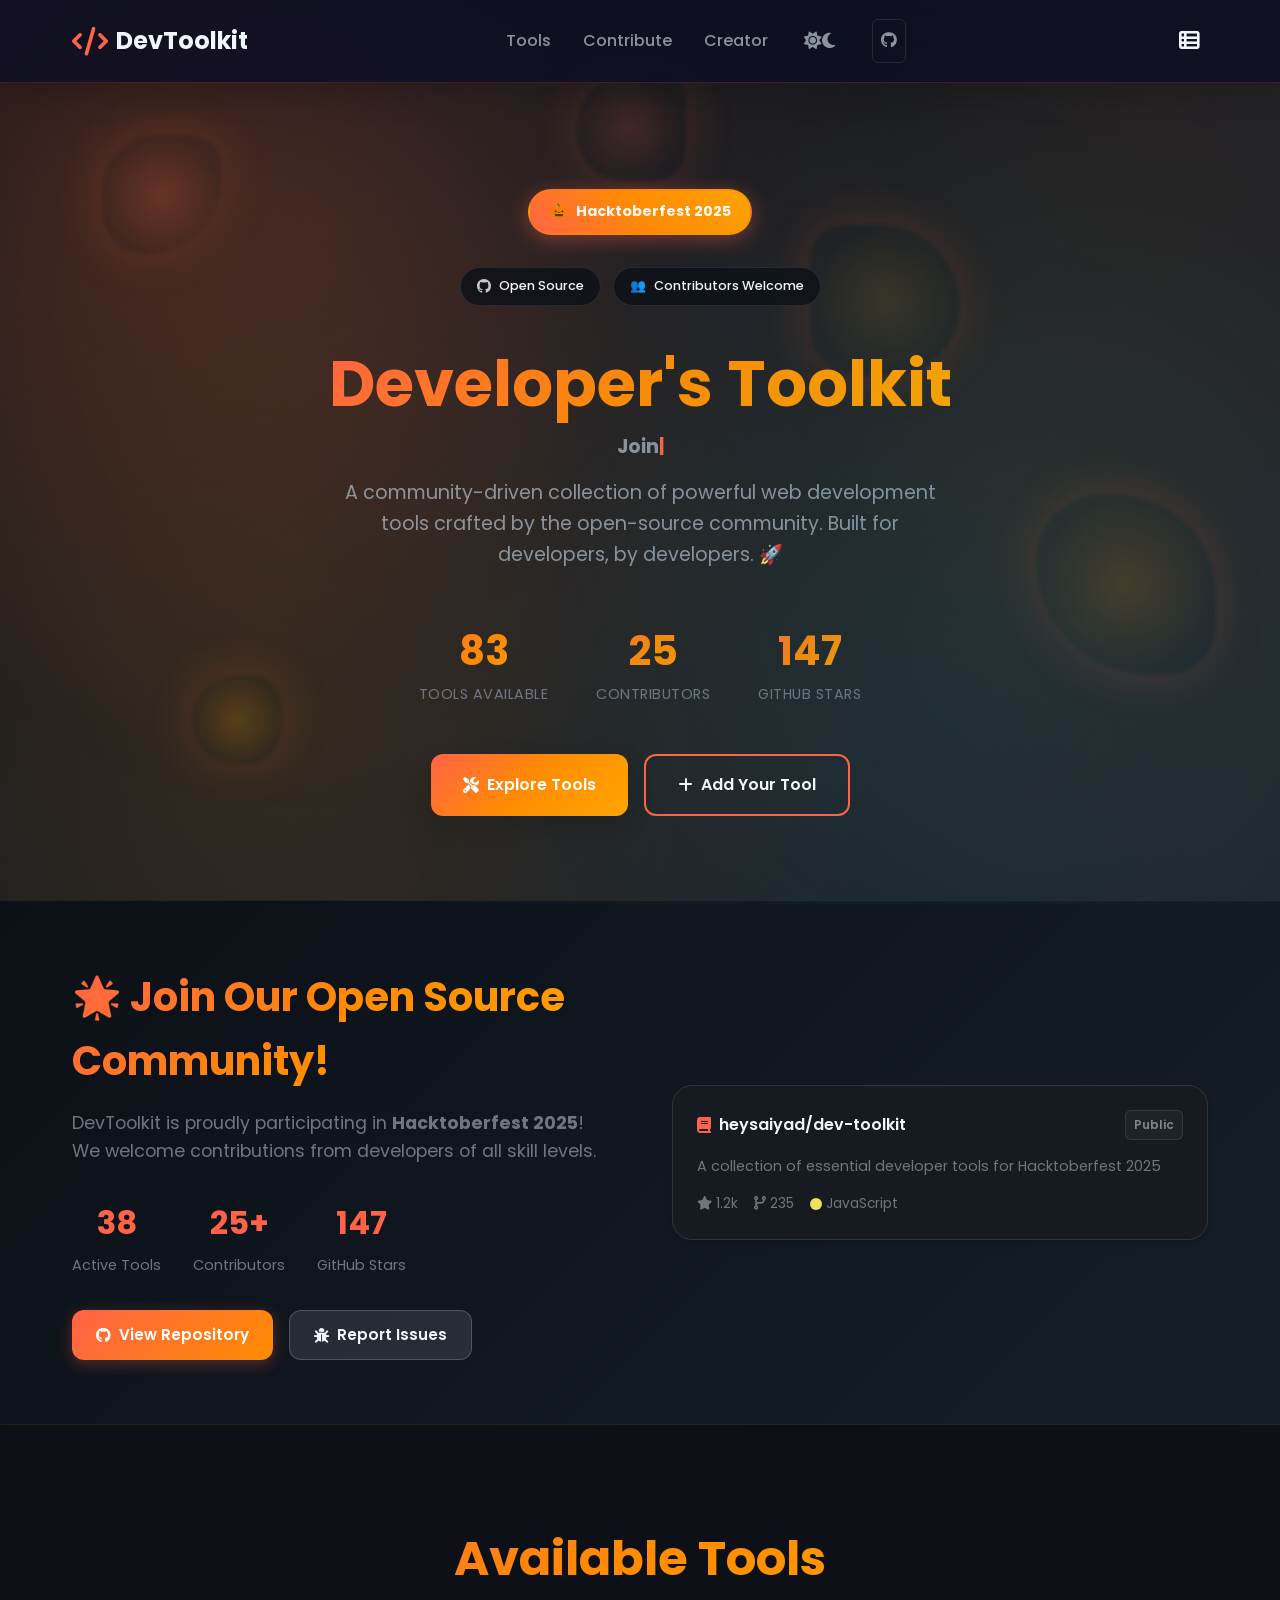
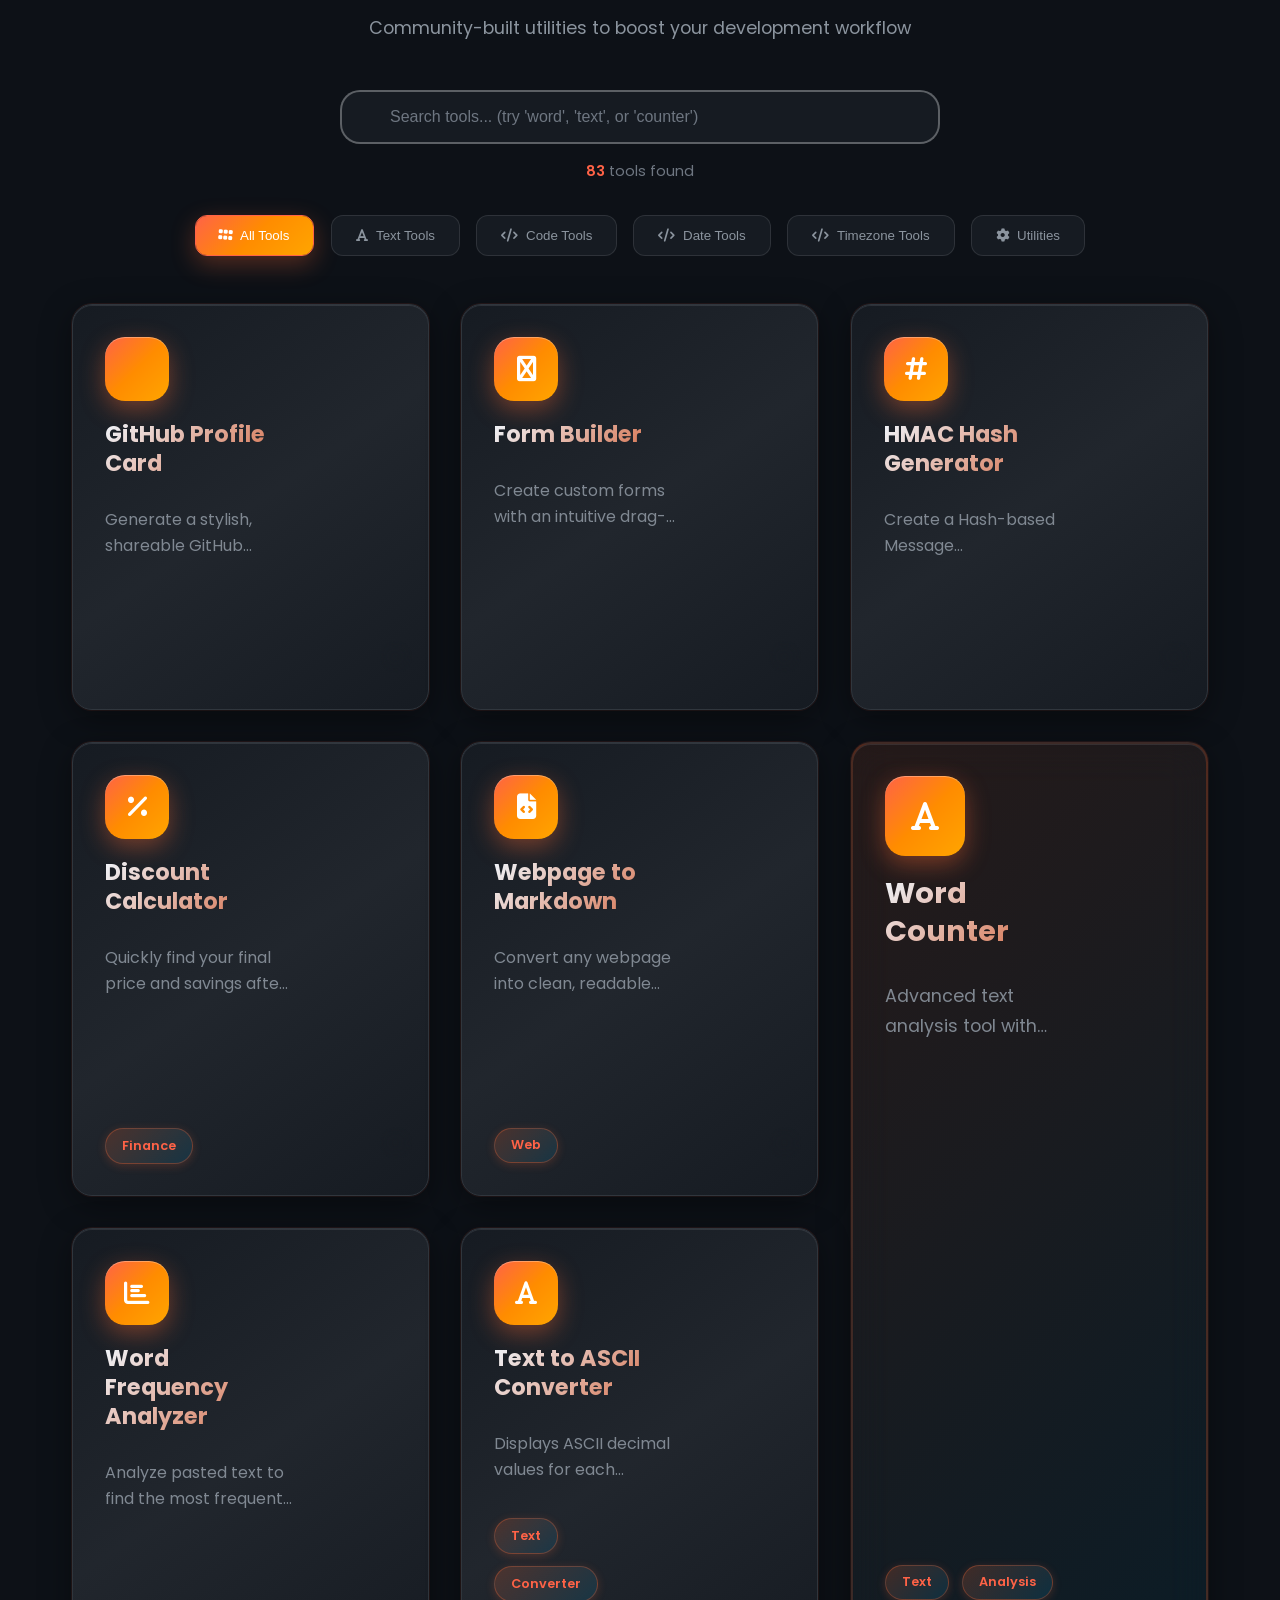
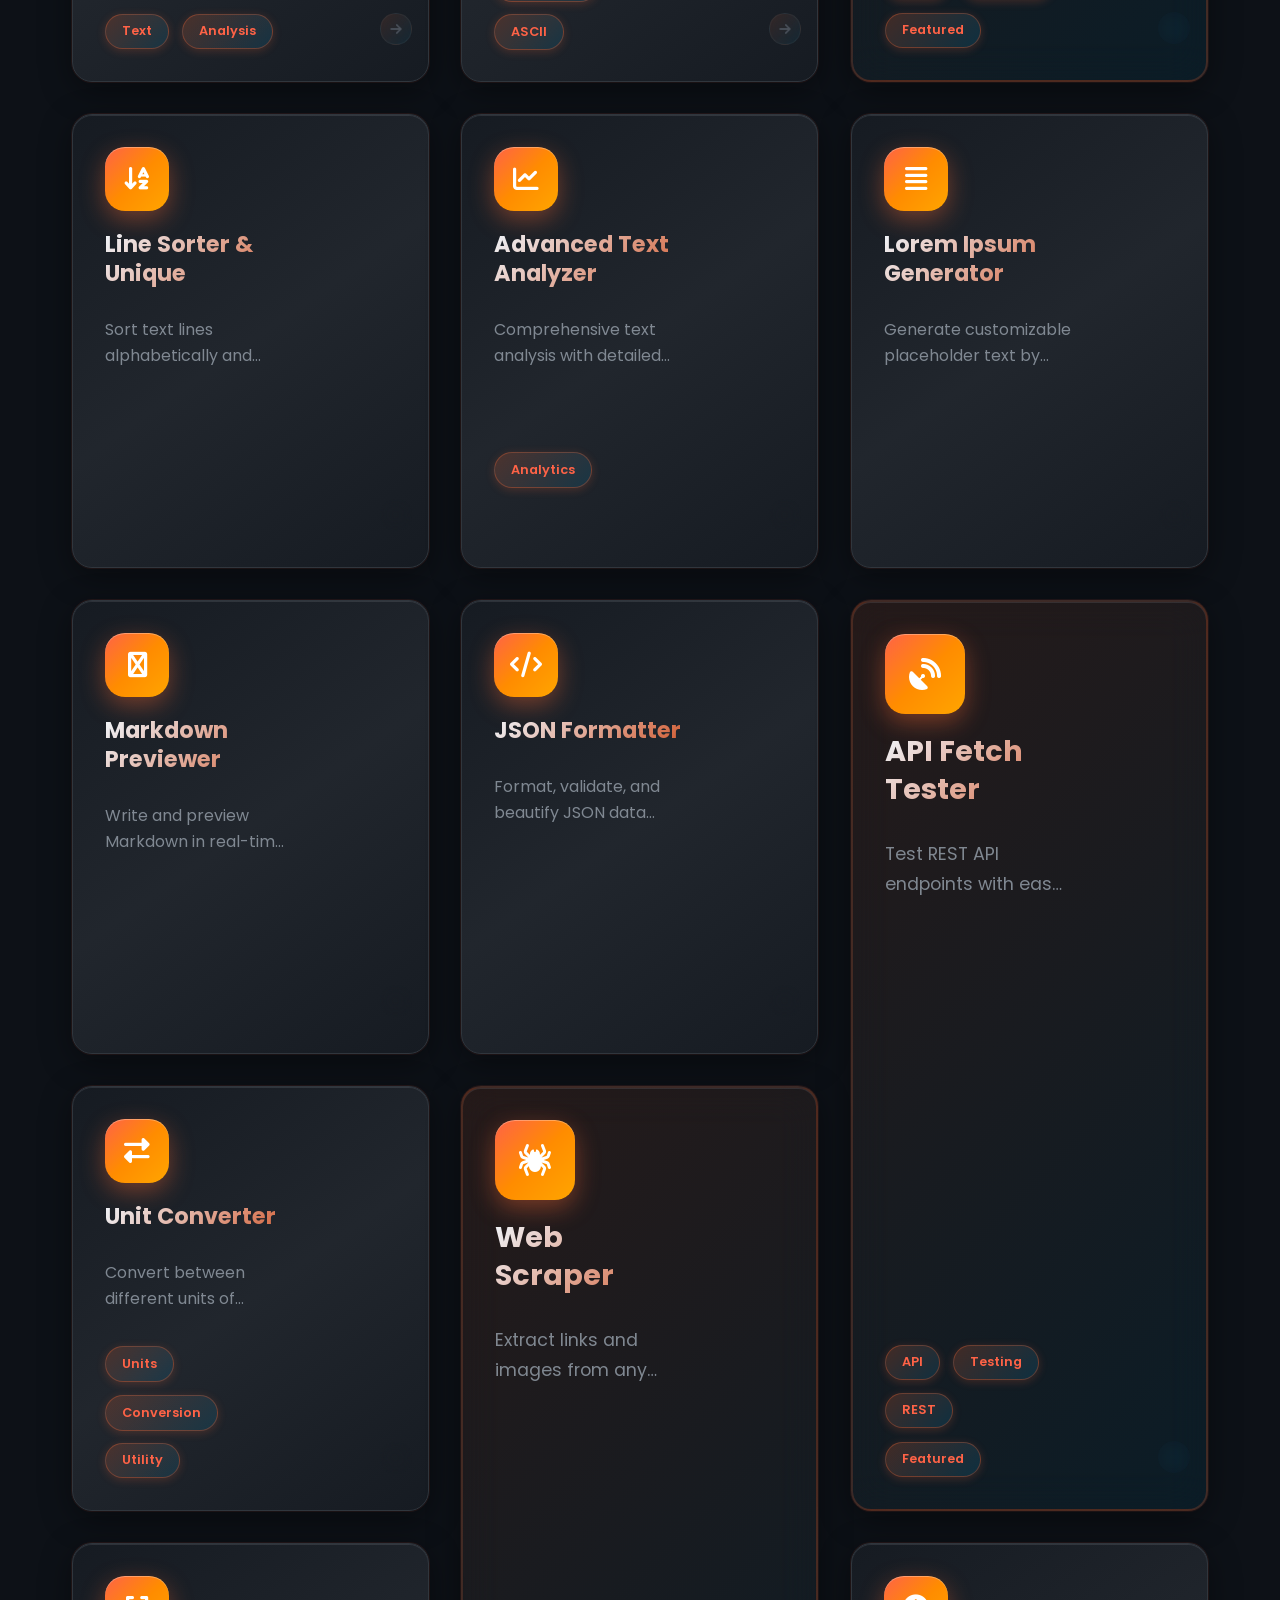
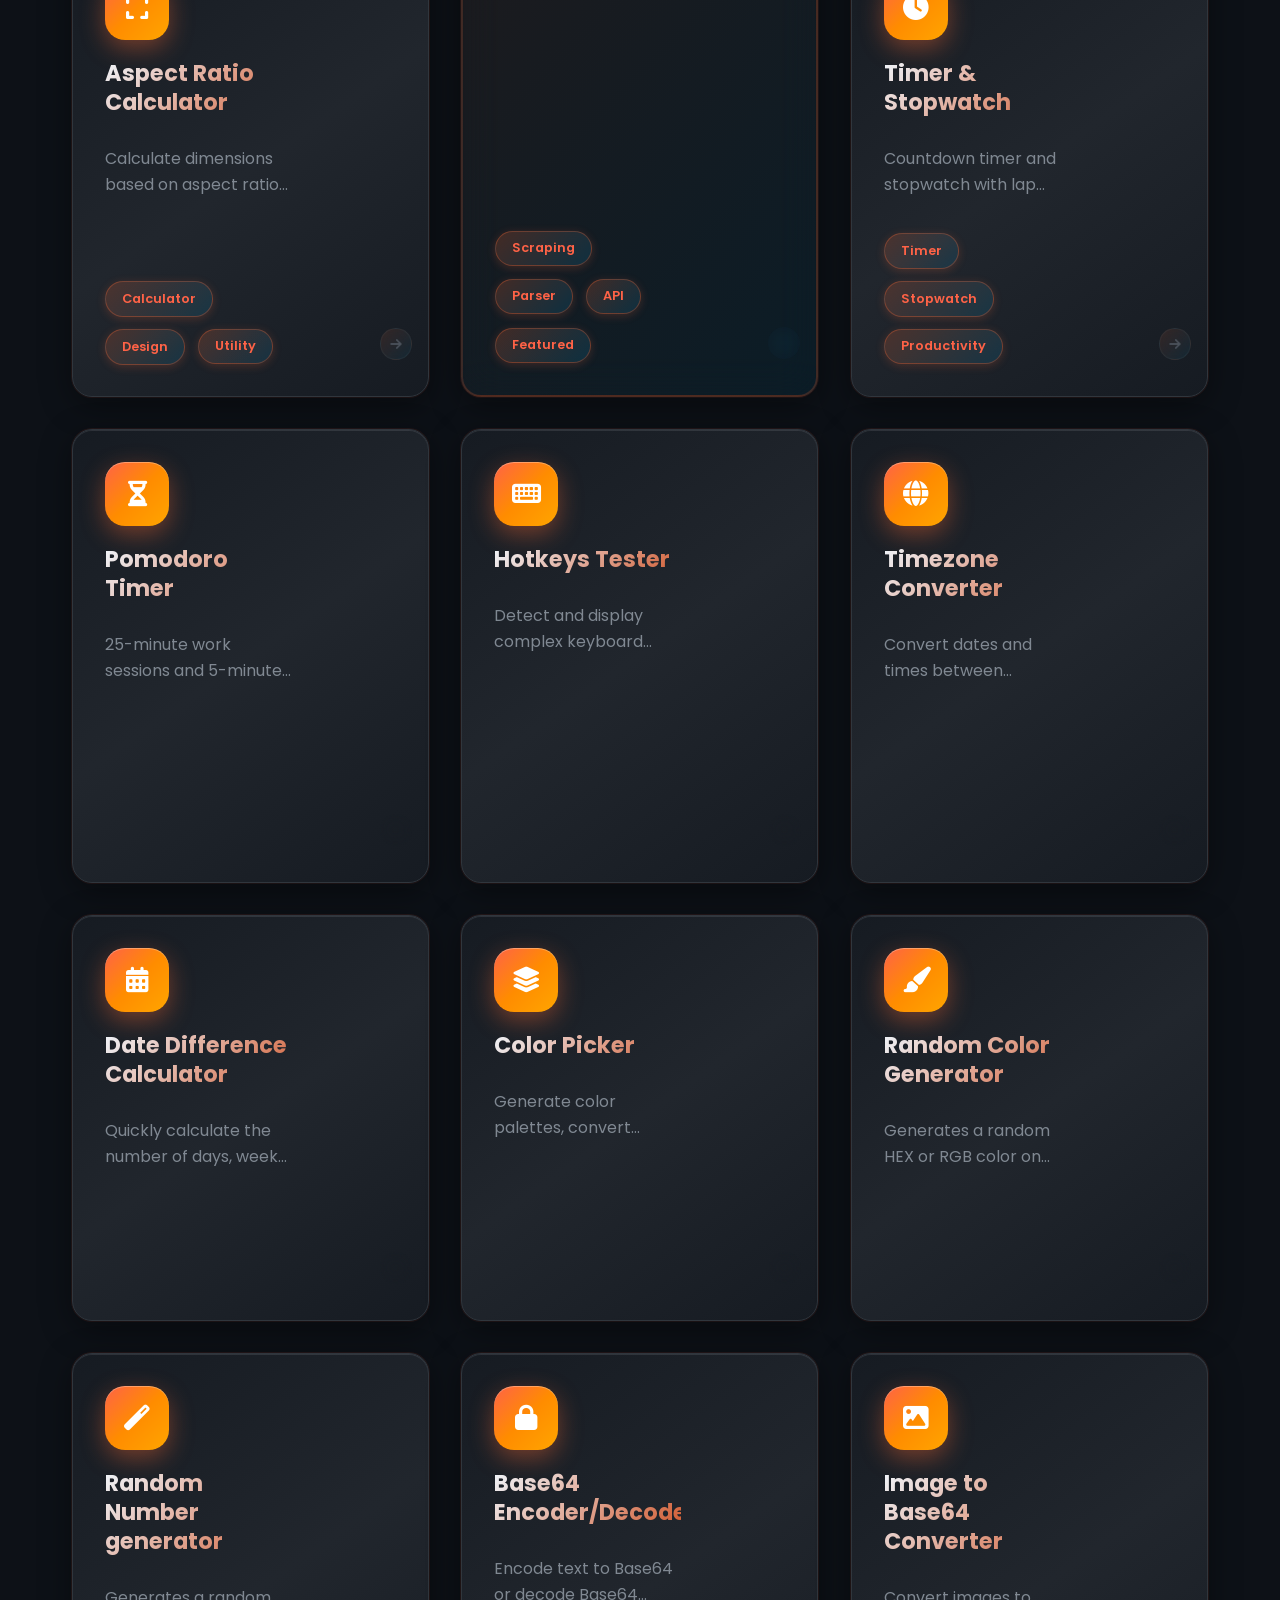
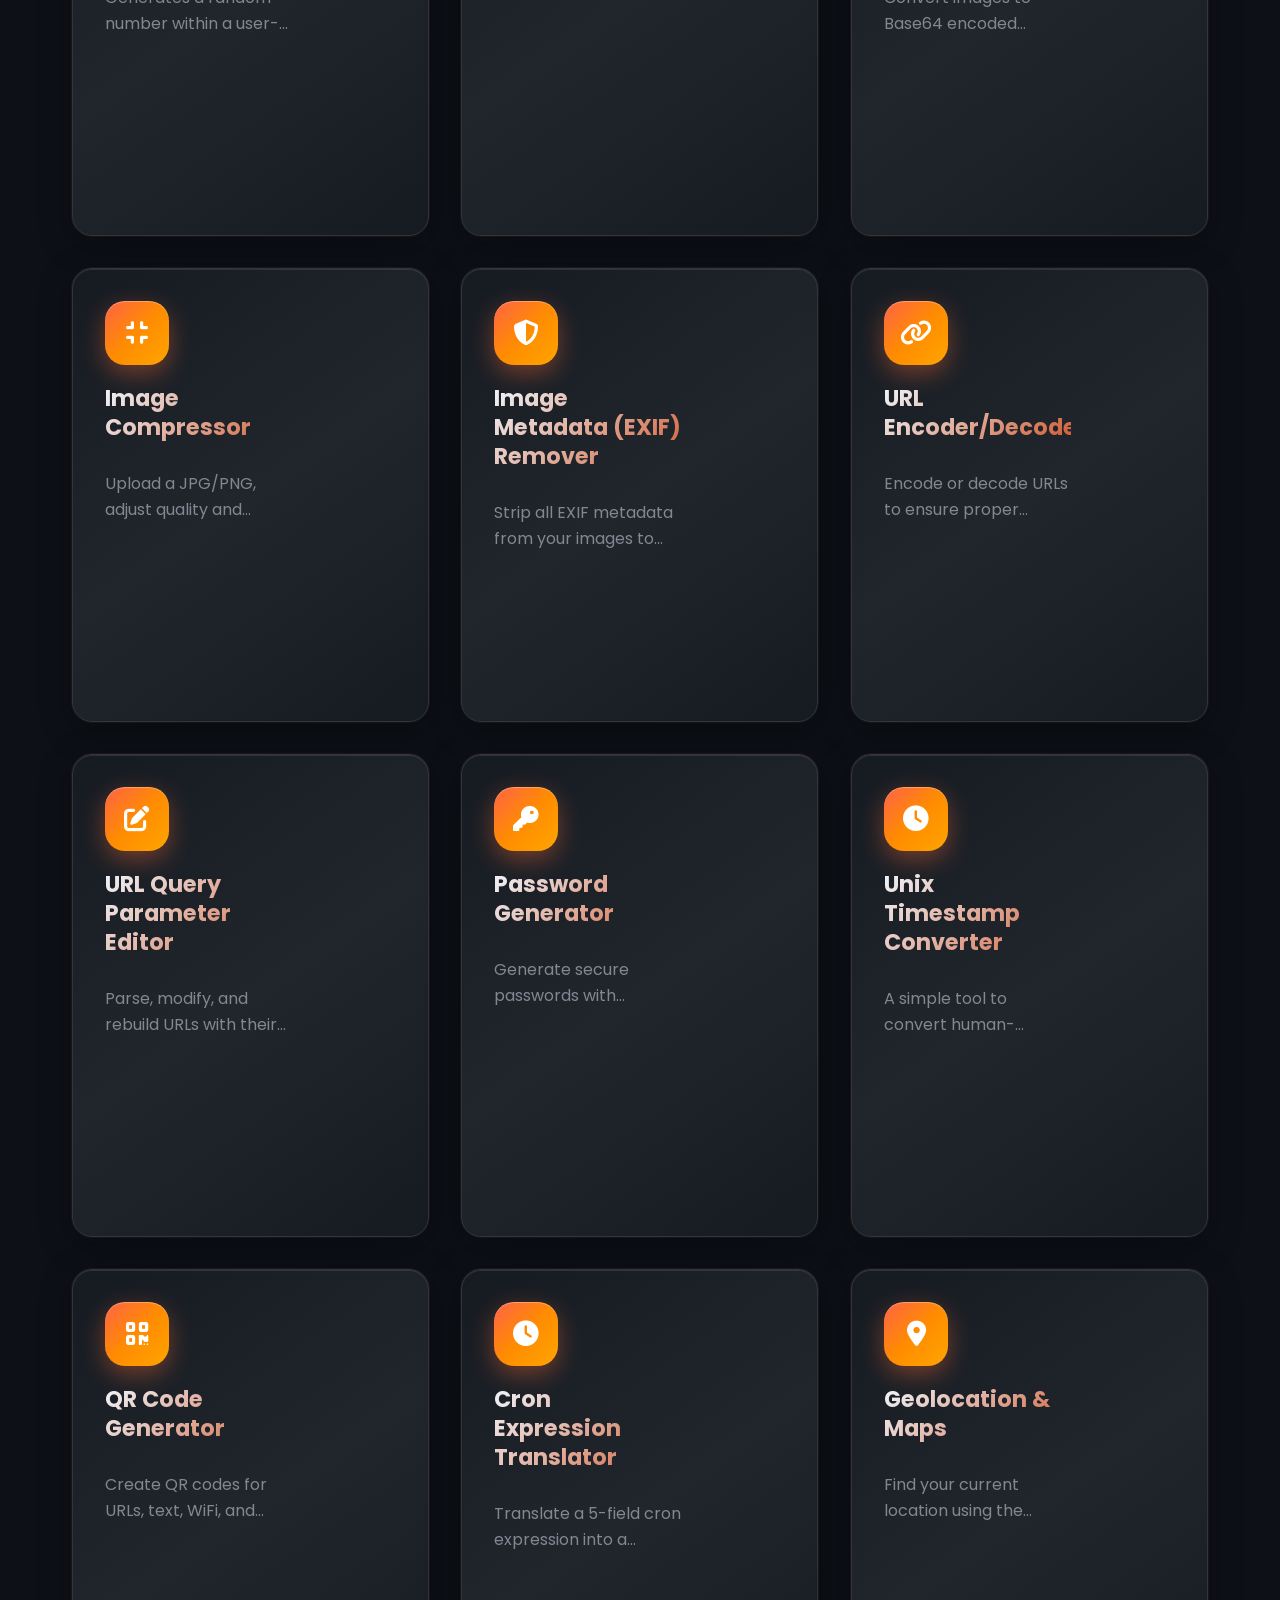
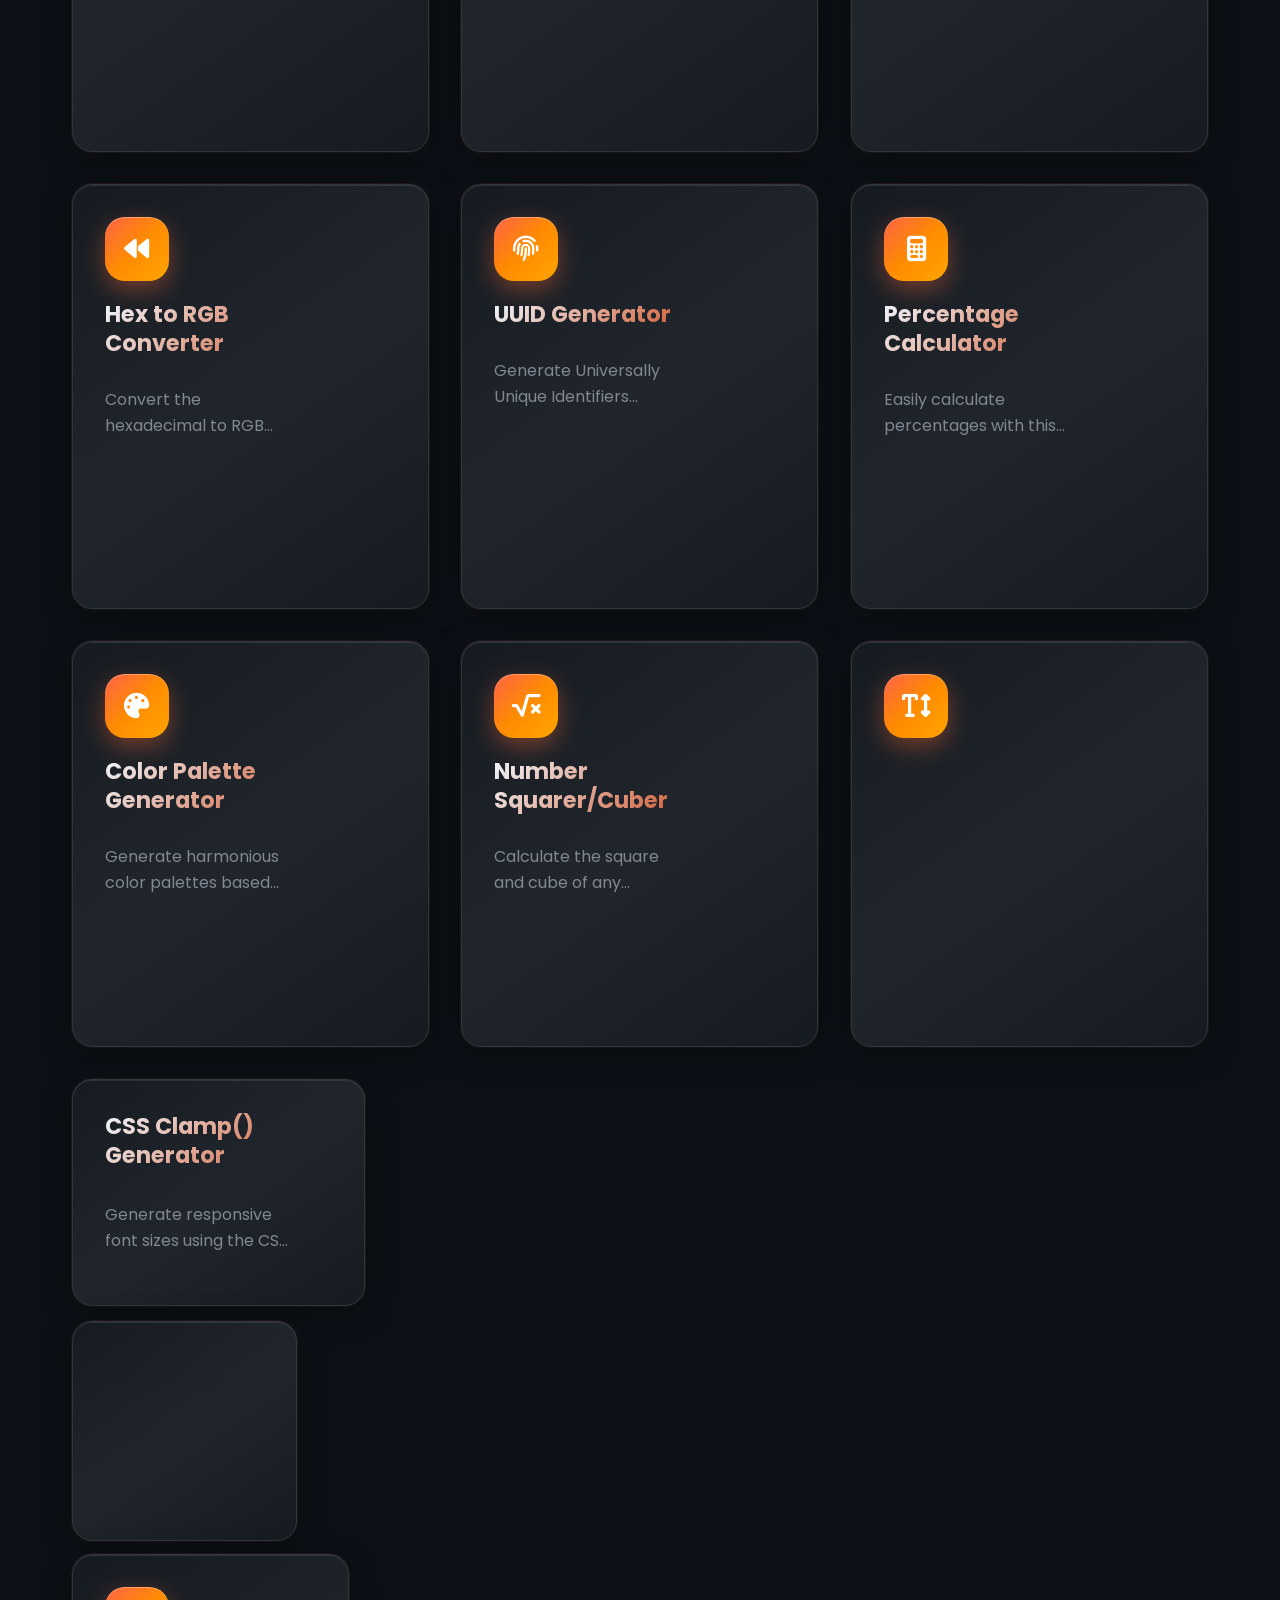
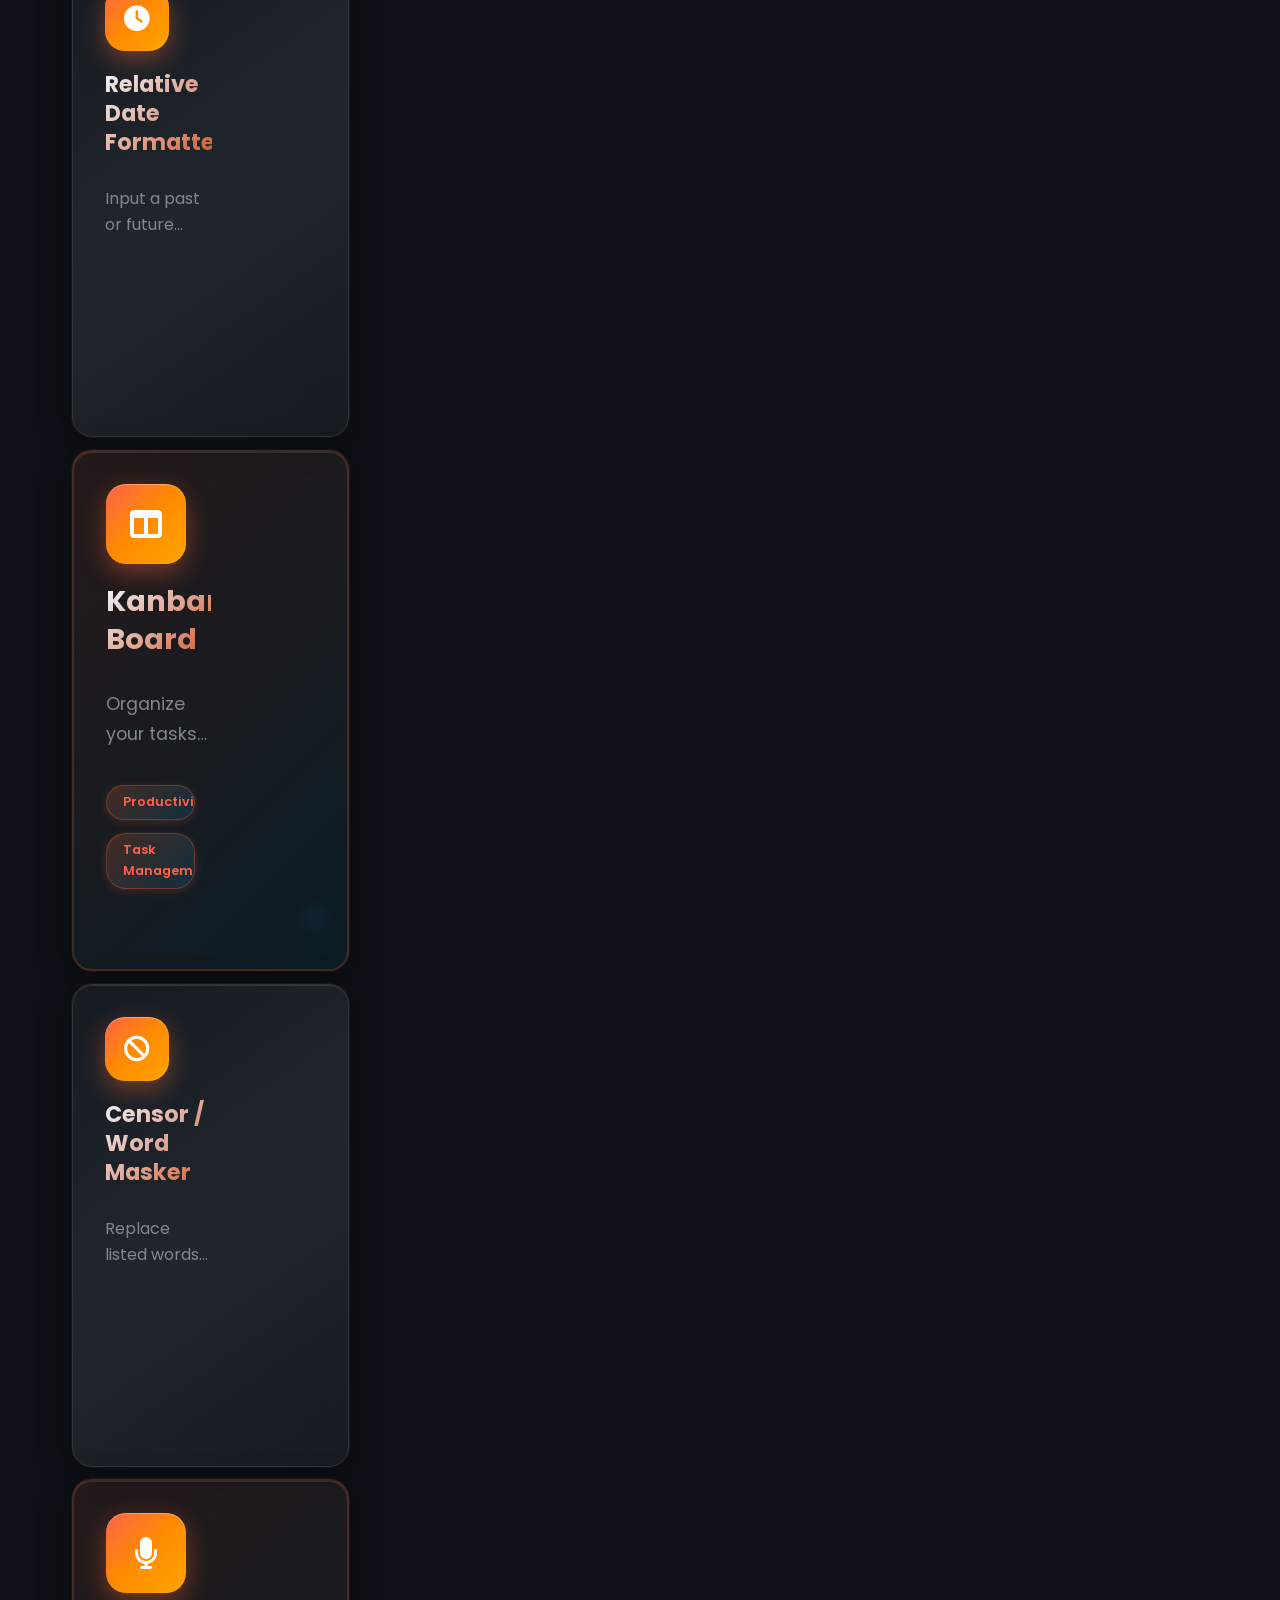
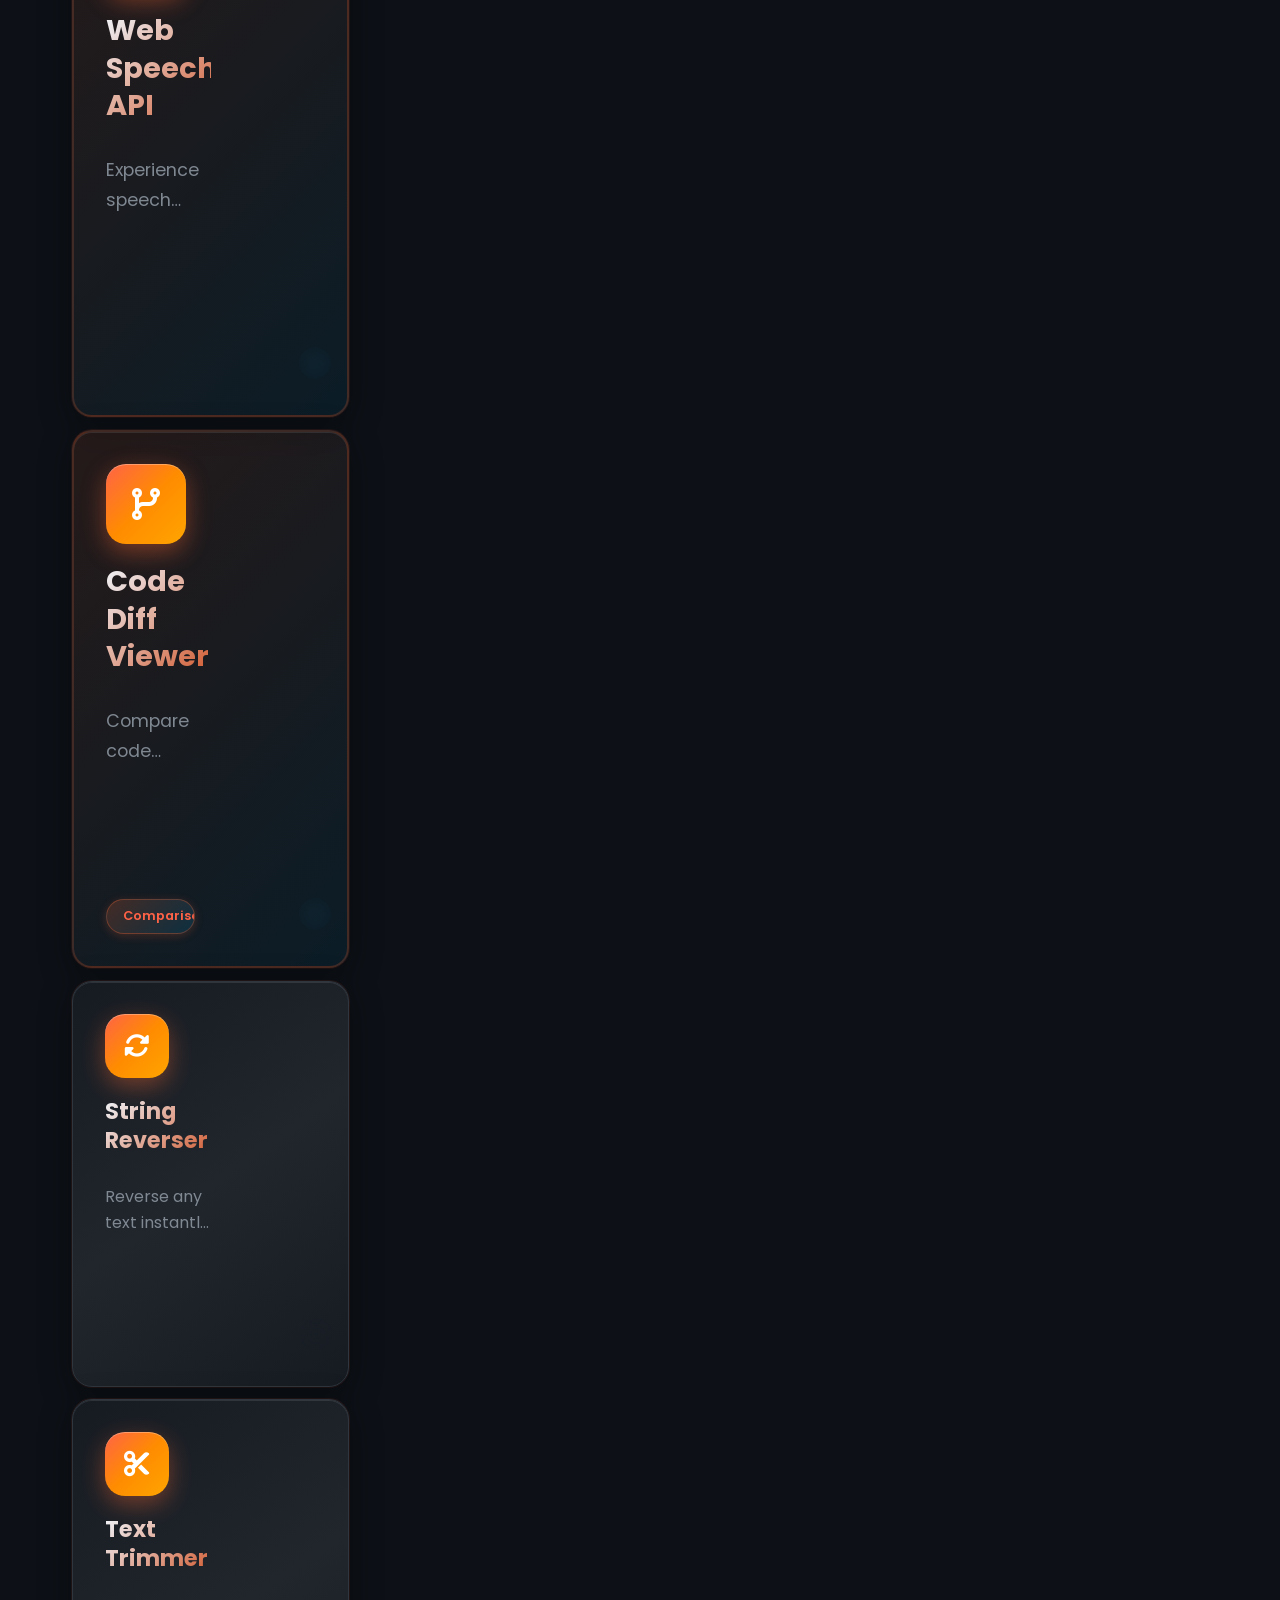
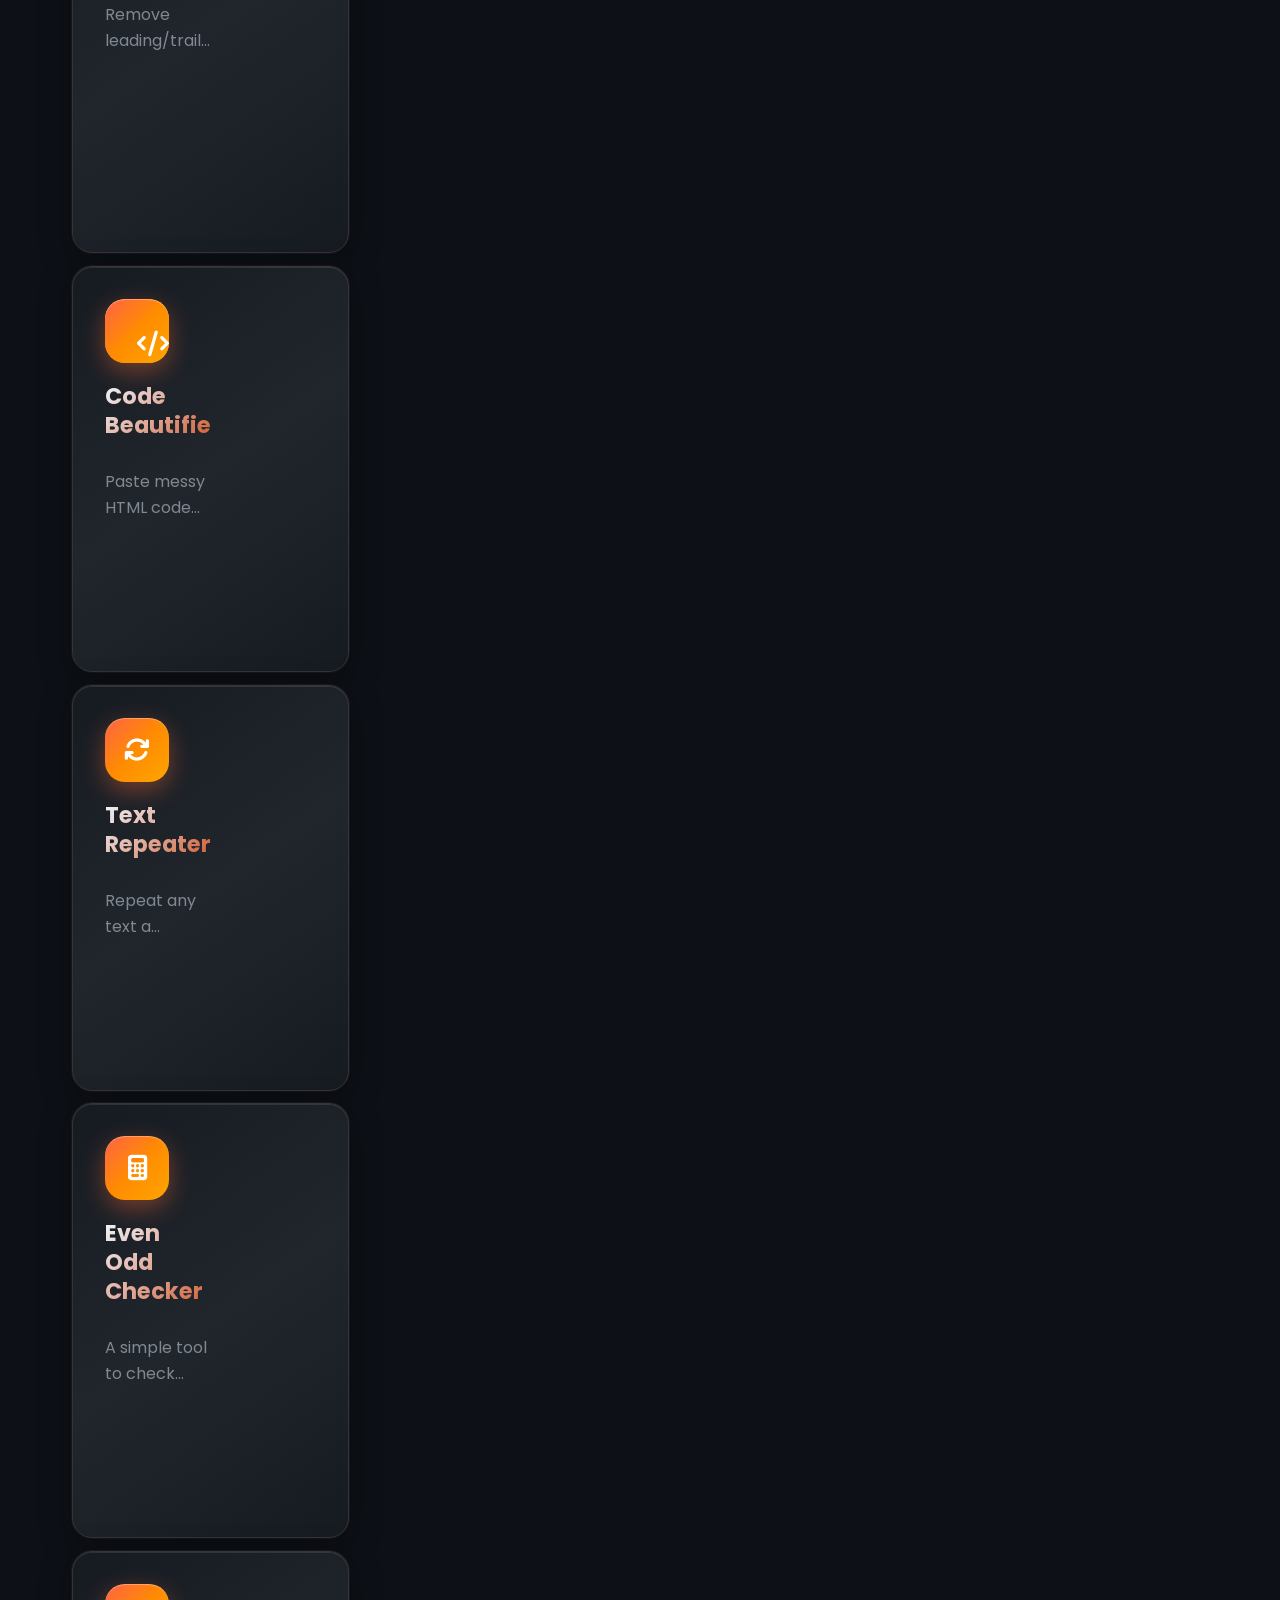
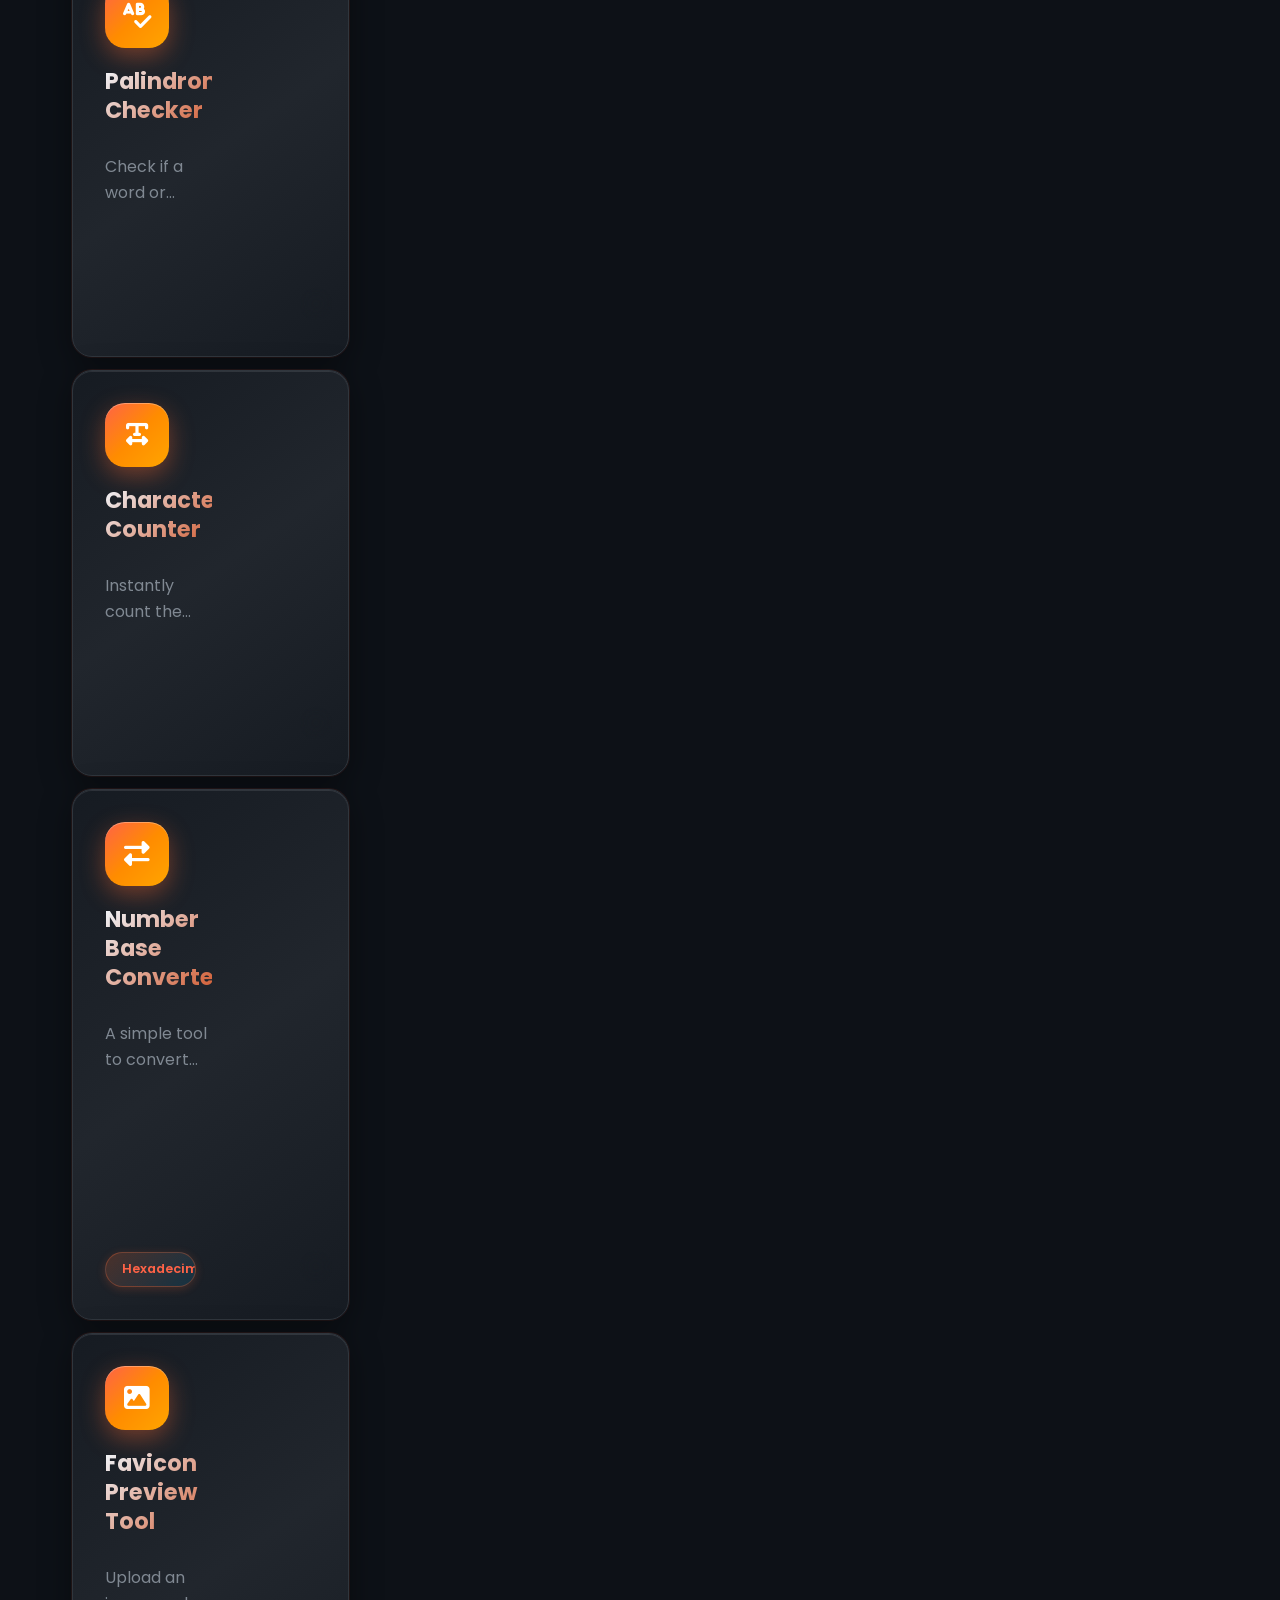
==== commit ccc33cec: "Merge pull request #360 from mohi-devhub/feat/gantt-chart-generator Feat : Gantt Chart Generator" ====
--- a/index.html
+++ b/index.html
@@ -162,6 +162,10 @@
                     <a href="tools/api-fetch-tester/index.html" class="sidebar-tool-link" data-category="utility">
                         <i class="fas fa-satellite-dish"></i>
                         <span>API Fetch Tester</span>
+                    </a>
+                    <a href="tools/gantt-chart-generator/index.html" class="sidebar-tool-link" data-category="utility">
+                        <i class="fas fa-tasks"></i>
+                        <span>Gantt Chart Generator</span>
                     </a>
                 </div>
             </div>
@@ -2092,6 +2096,25 @@
 
 
 
+                                        <!-- Gantt Chart Generator -->
+                                        <a href="tools/gantt-chart-generator/index.html" class="tool-card" data-category="utility">
+                                            <div class="tool-icon">
+                                                <i class="fas fa-tasks"></i>
+                                            </div>
+                                            <div class="tool-content">
+                                                <h3 class="tool-title">Gantt Chart Generator</h3>
+                                                <p class="tool-description">Create professional Gantt charts for project planning and scheduling. Add tasks, set durations, dependencies and export as image.</p>
+                                                <div class="tool-tags">
+                                                    <span class="tag">Project</span>
+                                                    <span class="tag">Planning</span>
+                                                    <span class="tag">Charts</span>
+                                                </div>
+                                            </div>
+                                            <div class="tool-arrow">
+                                                <i class="fas fa-arrow-right"></i>
+                                            </div>
+                                        </a>
+
                                         <!-- Add Tool Card -->
                                         <div class="tool-card add-tool-card" data-category="all">
                                             <div class="tool-icon">
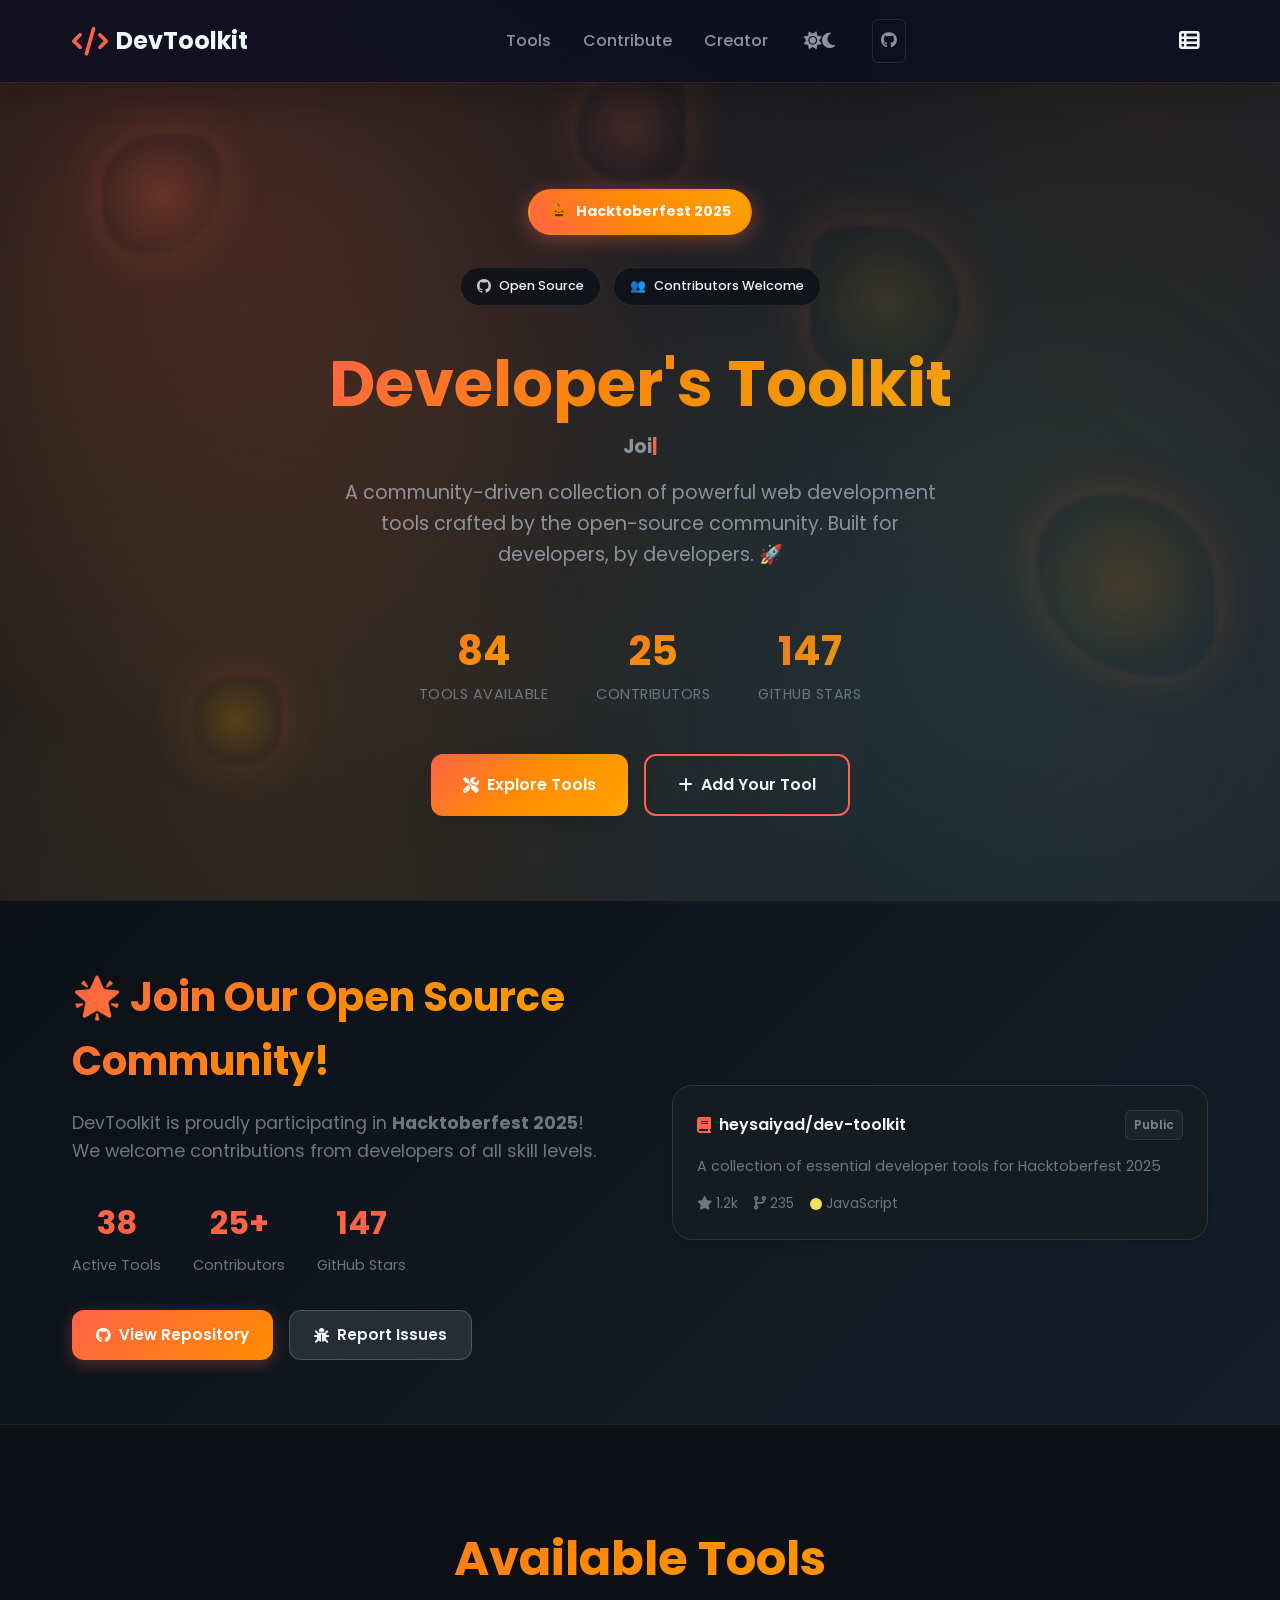
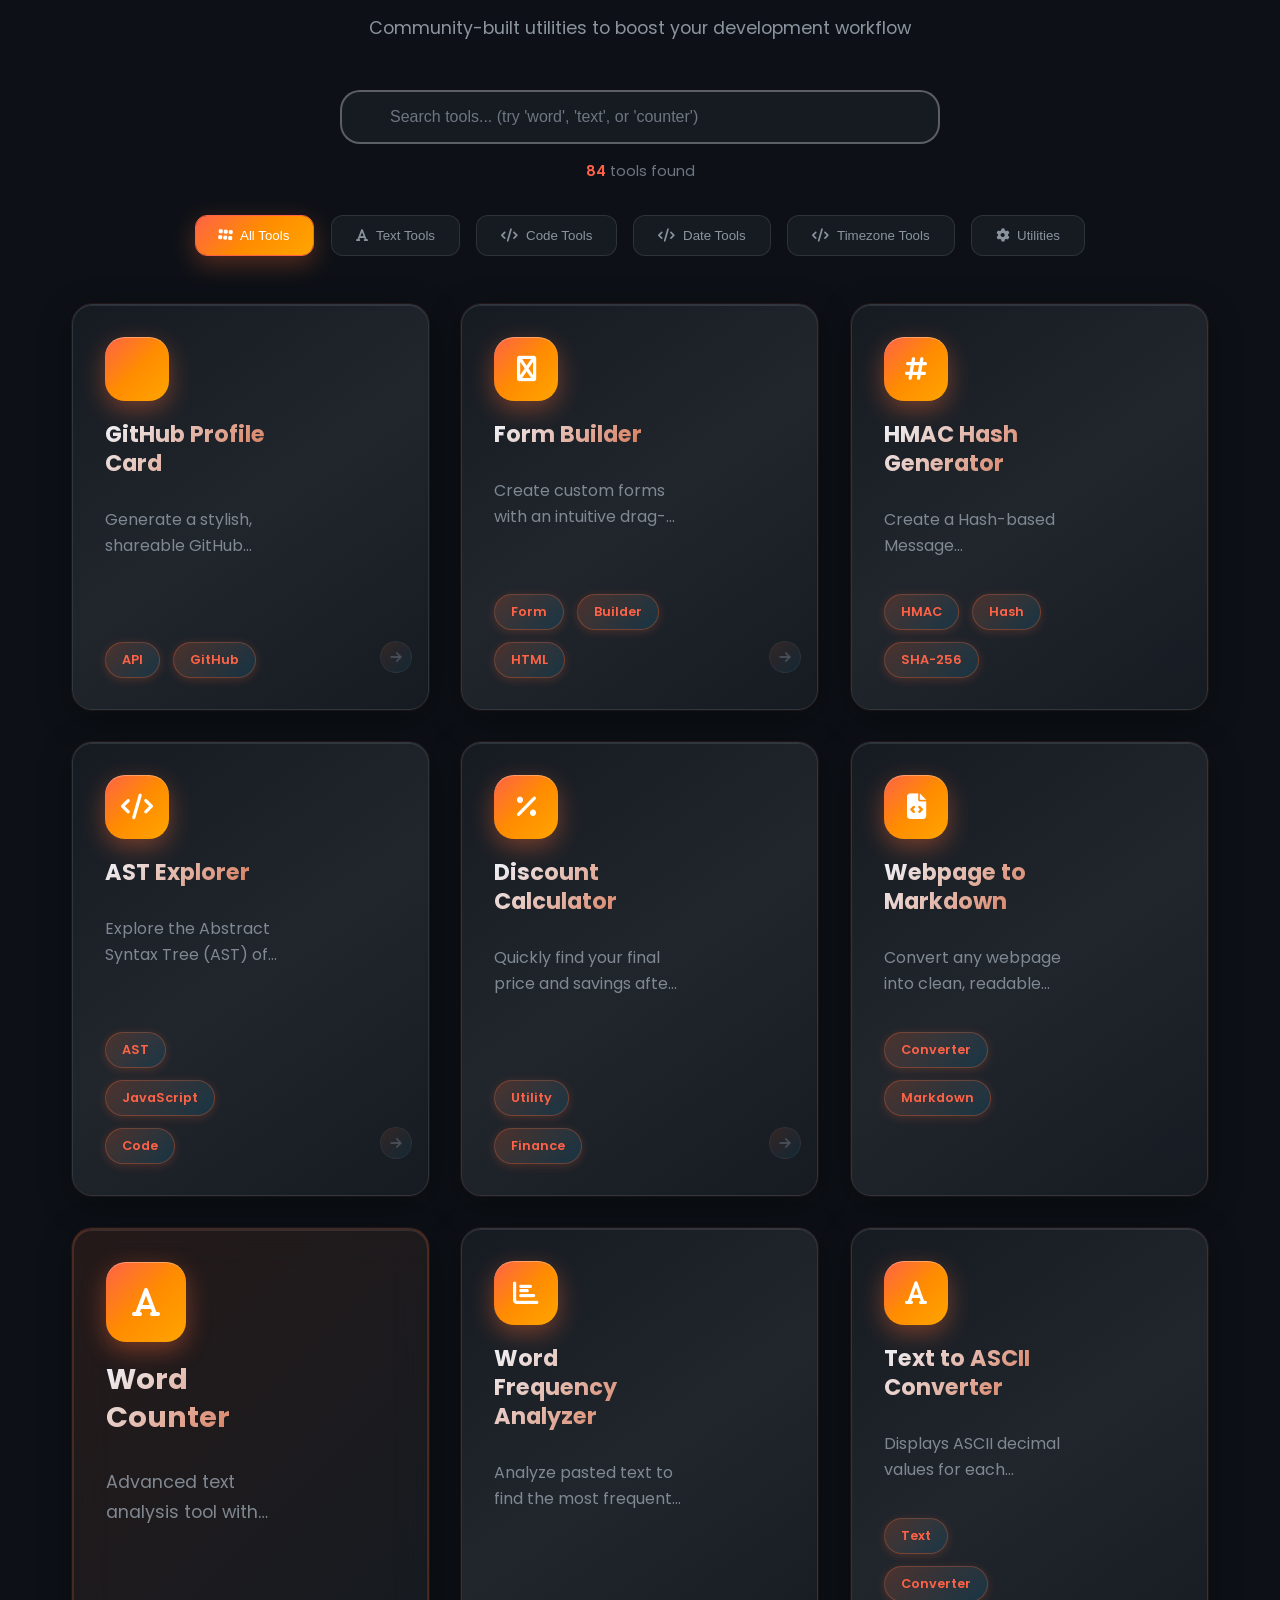
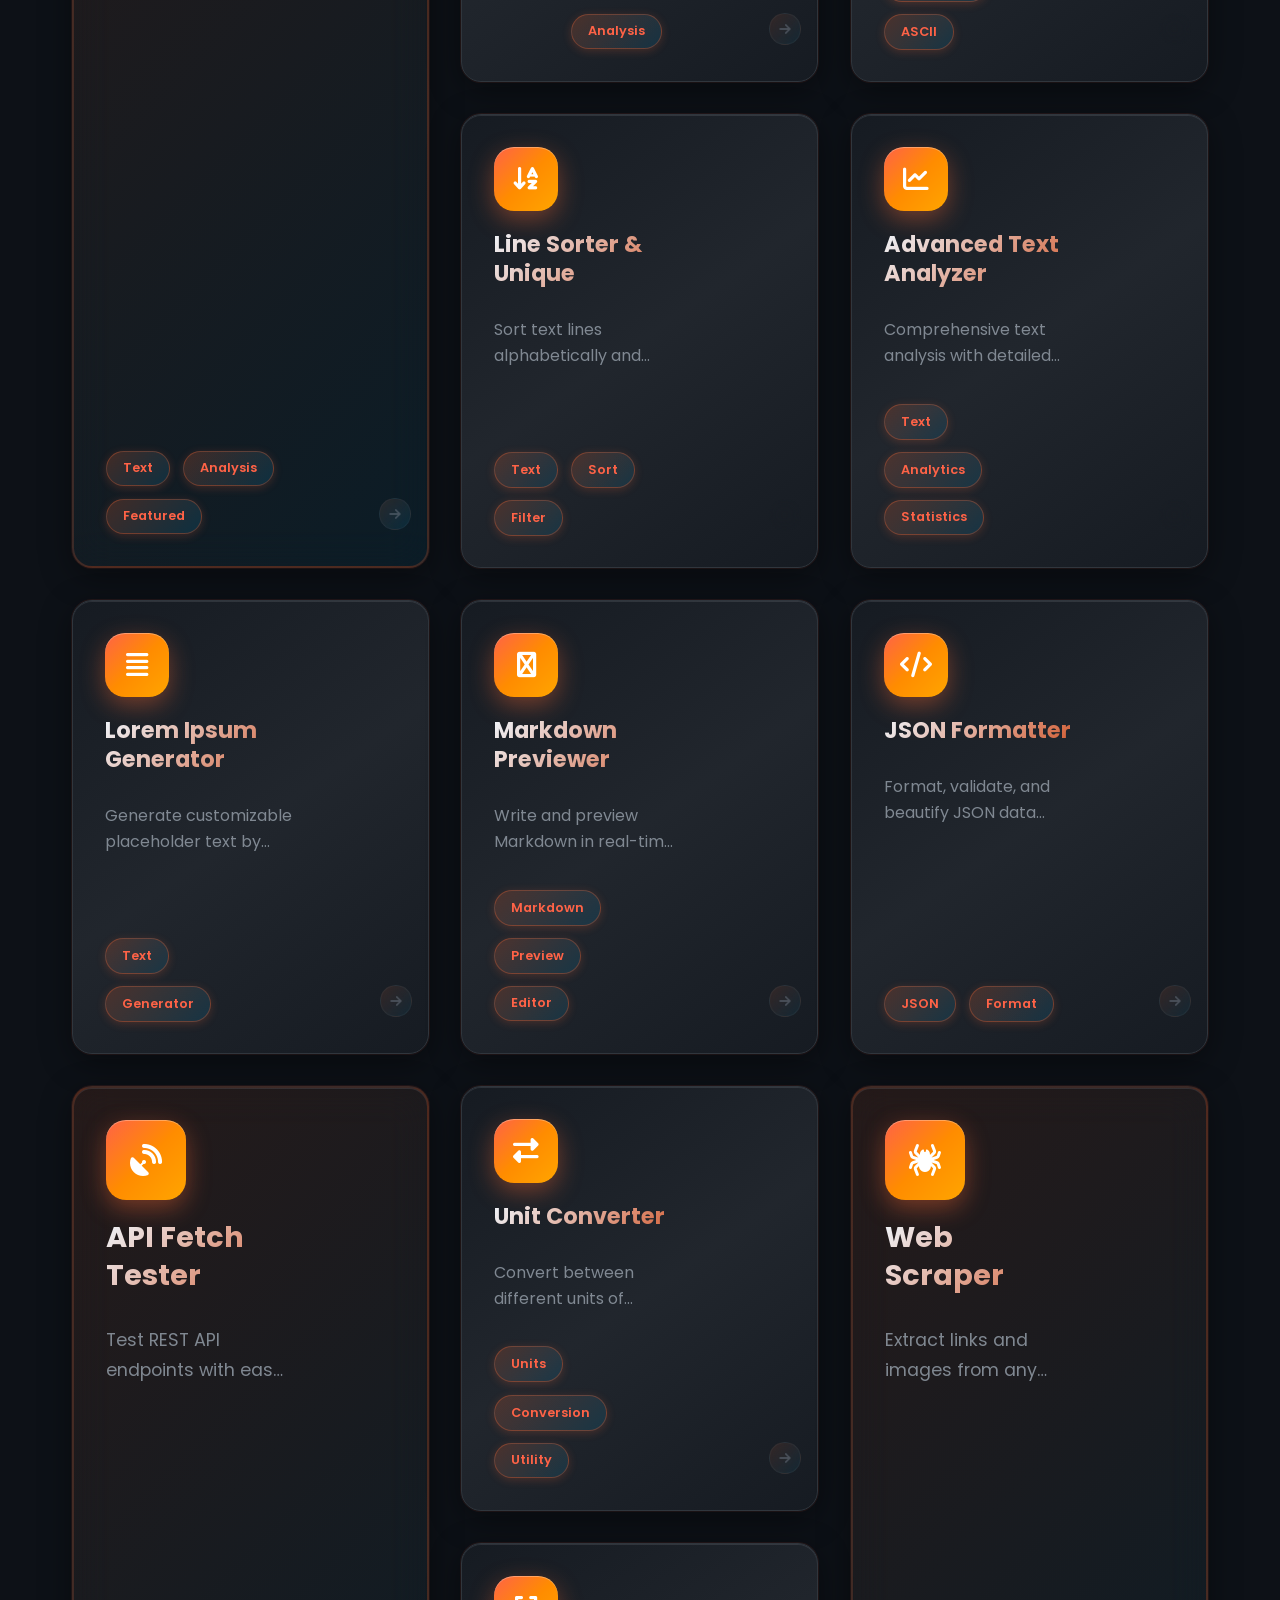
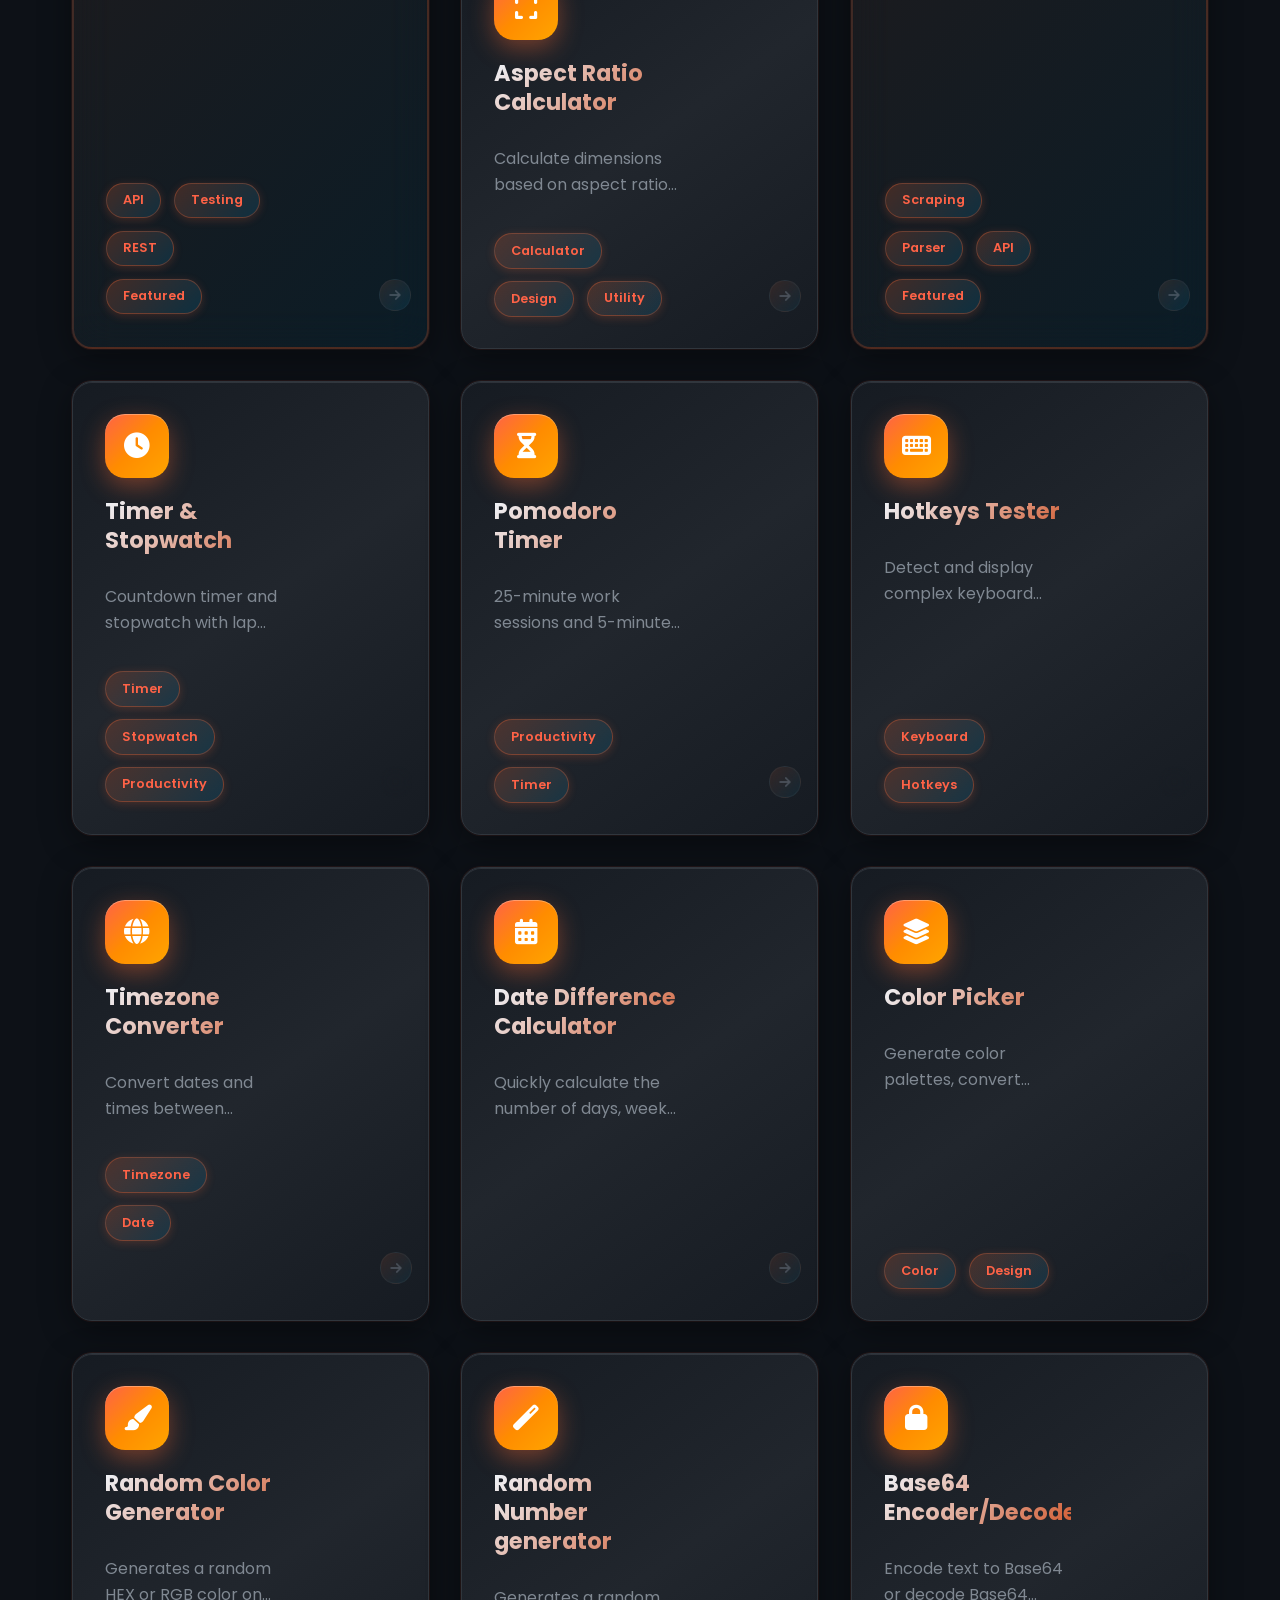
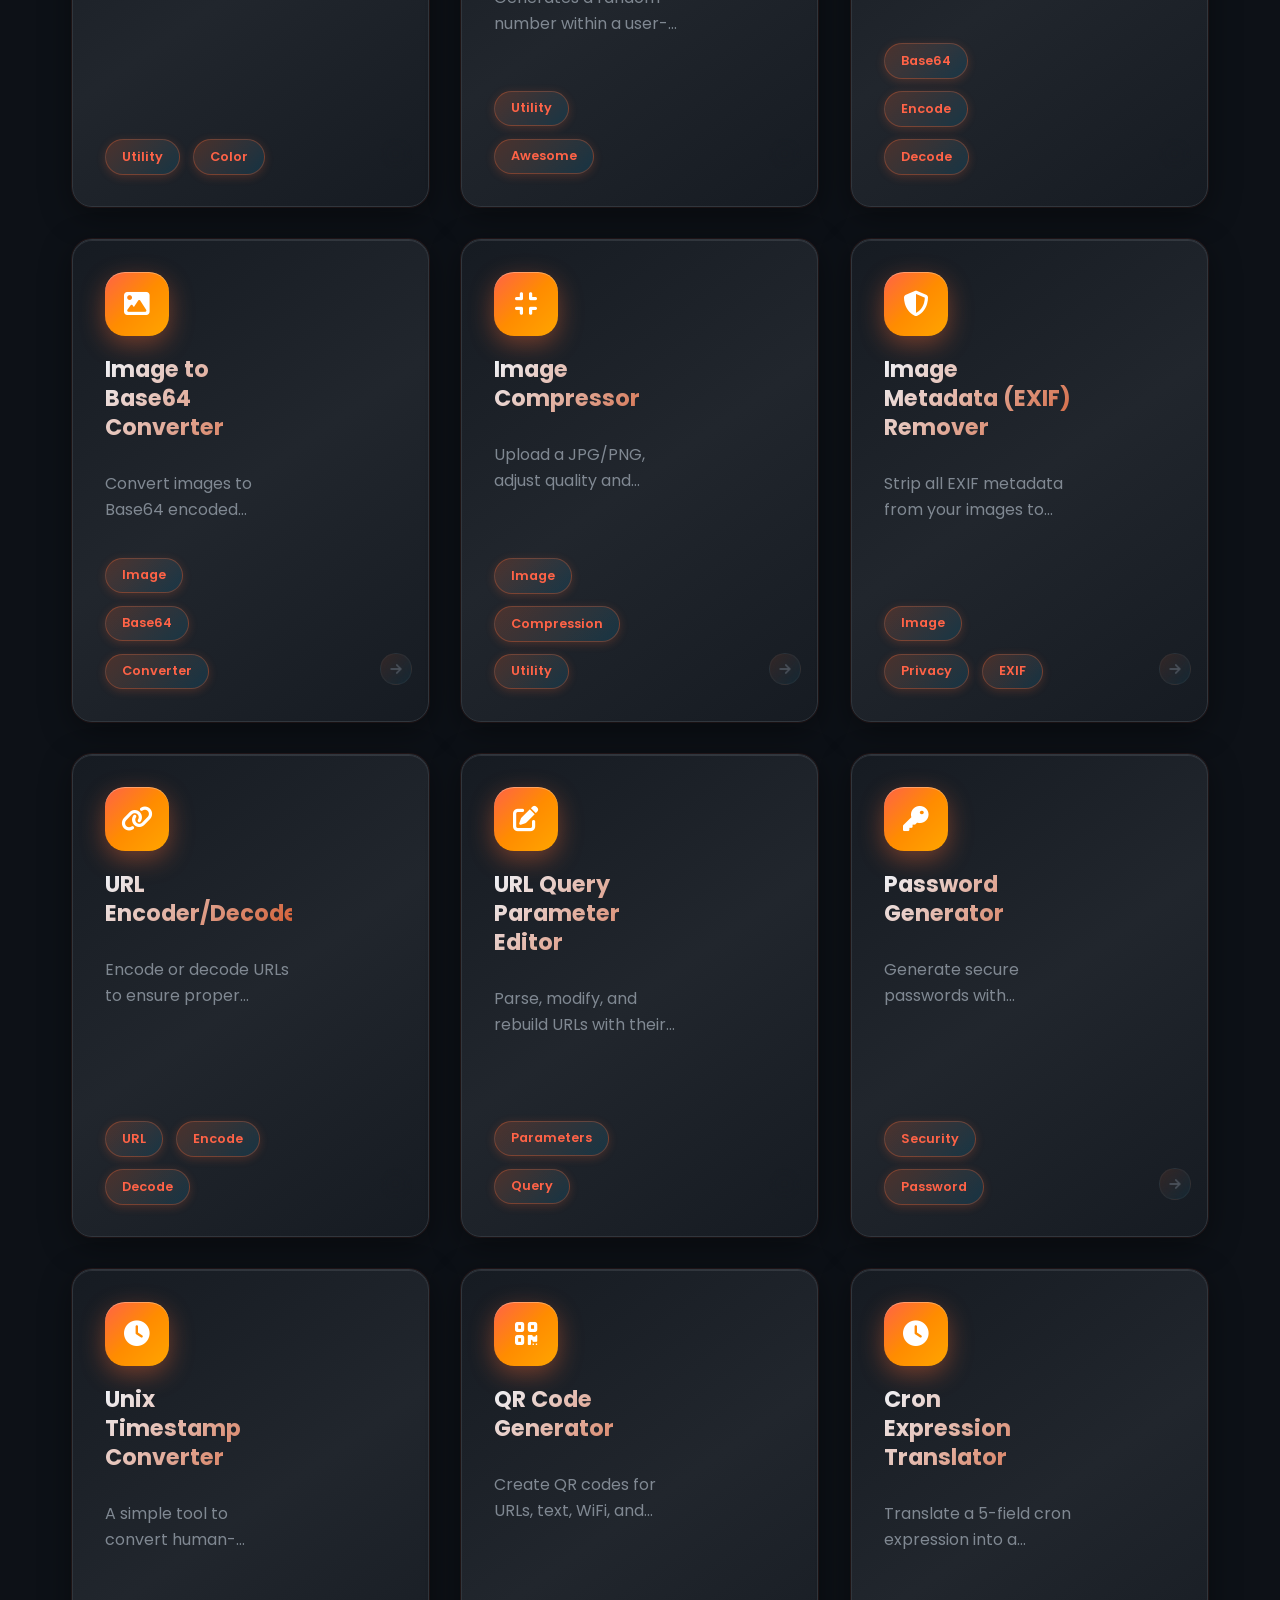
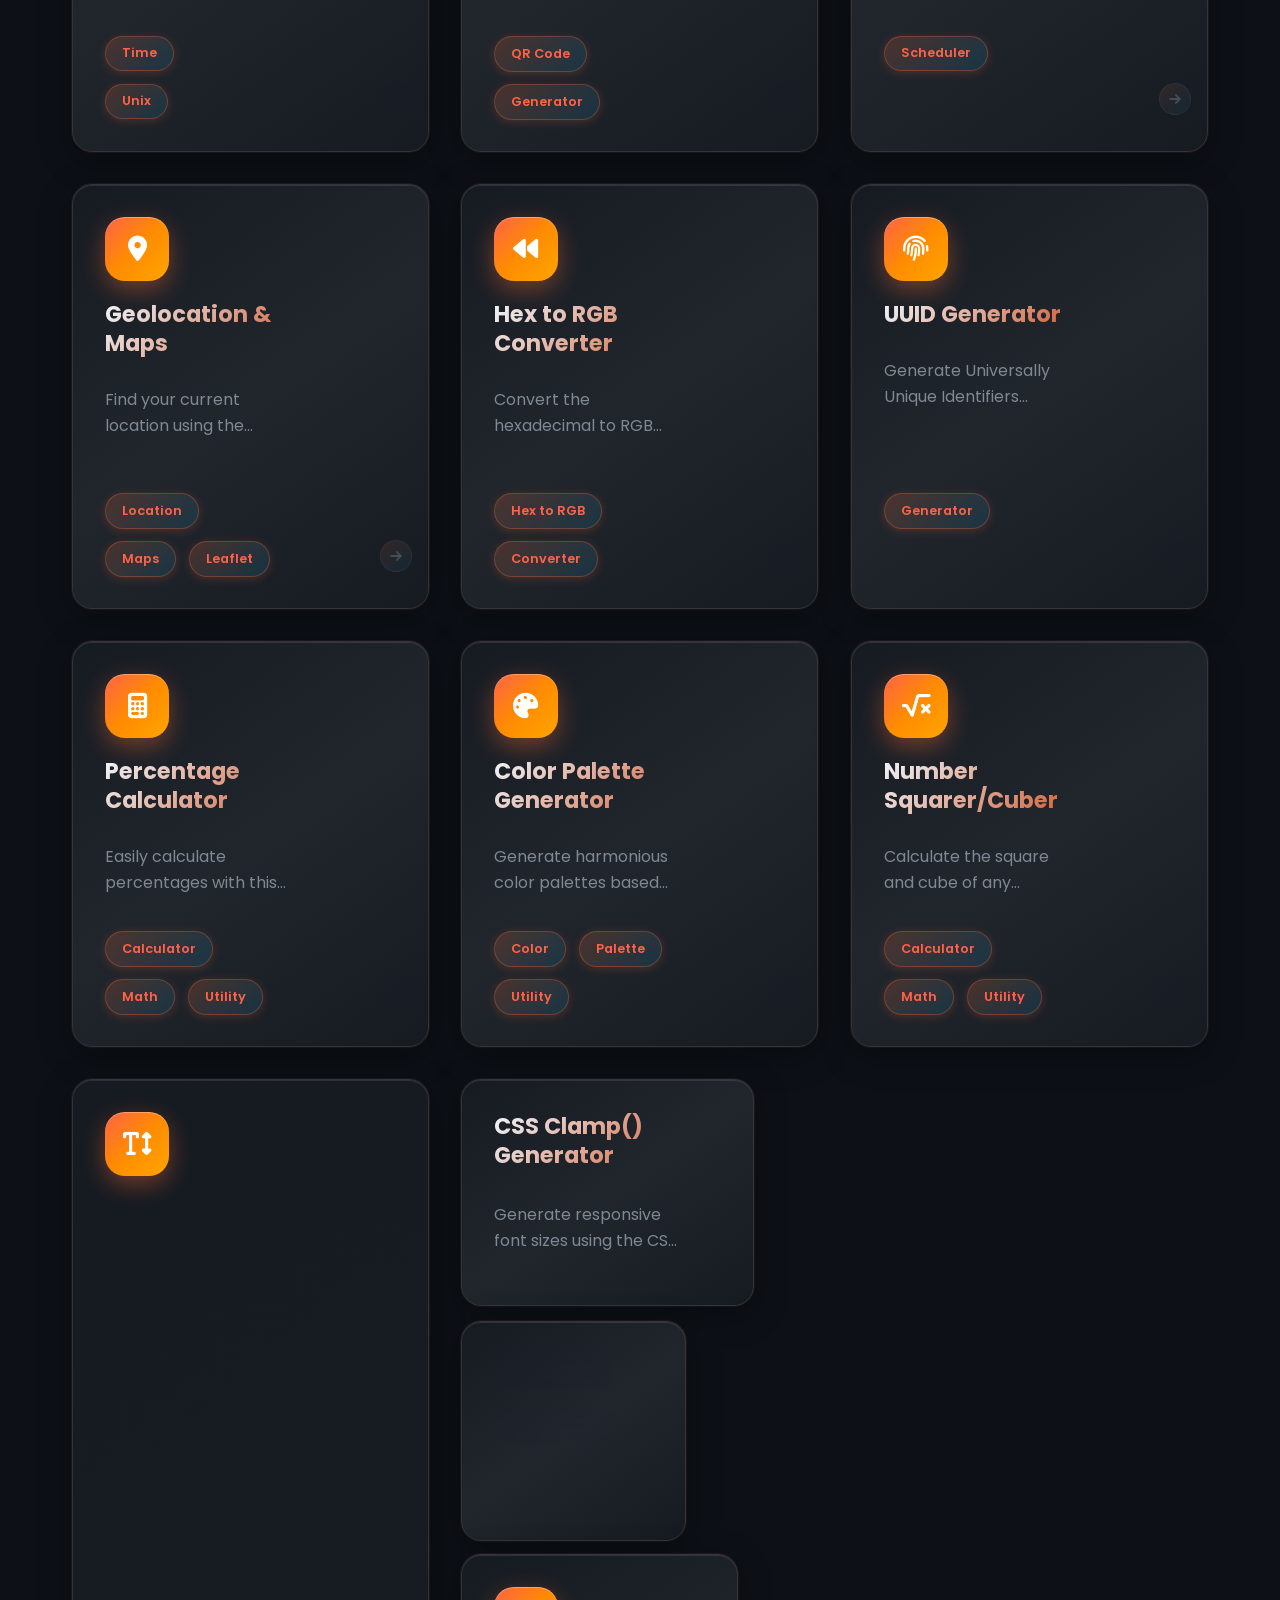
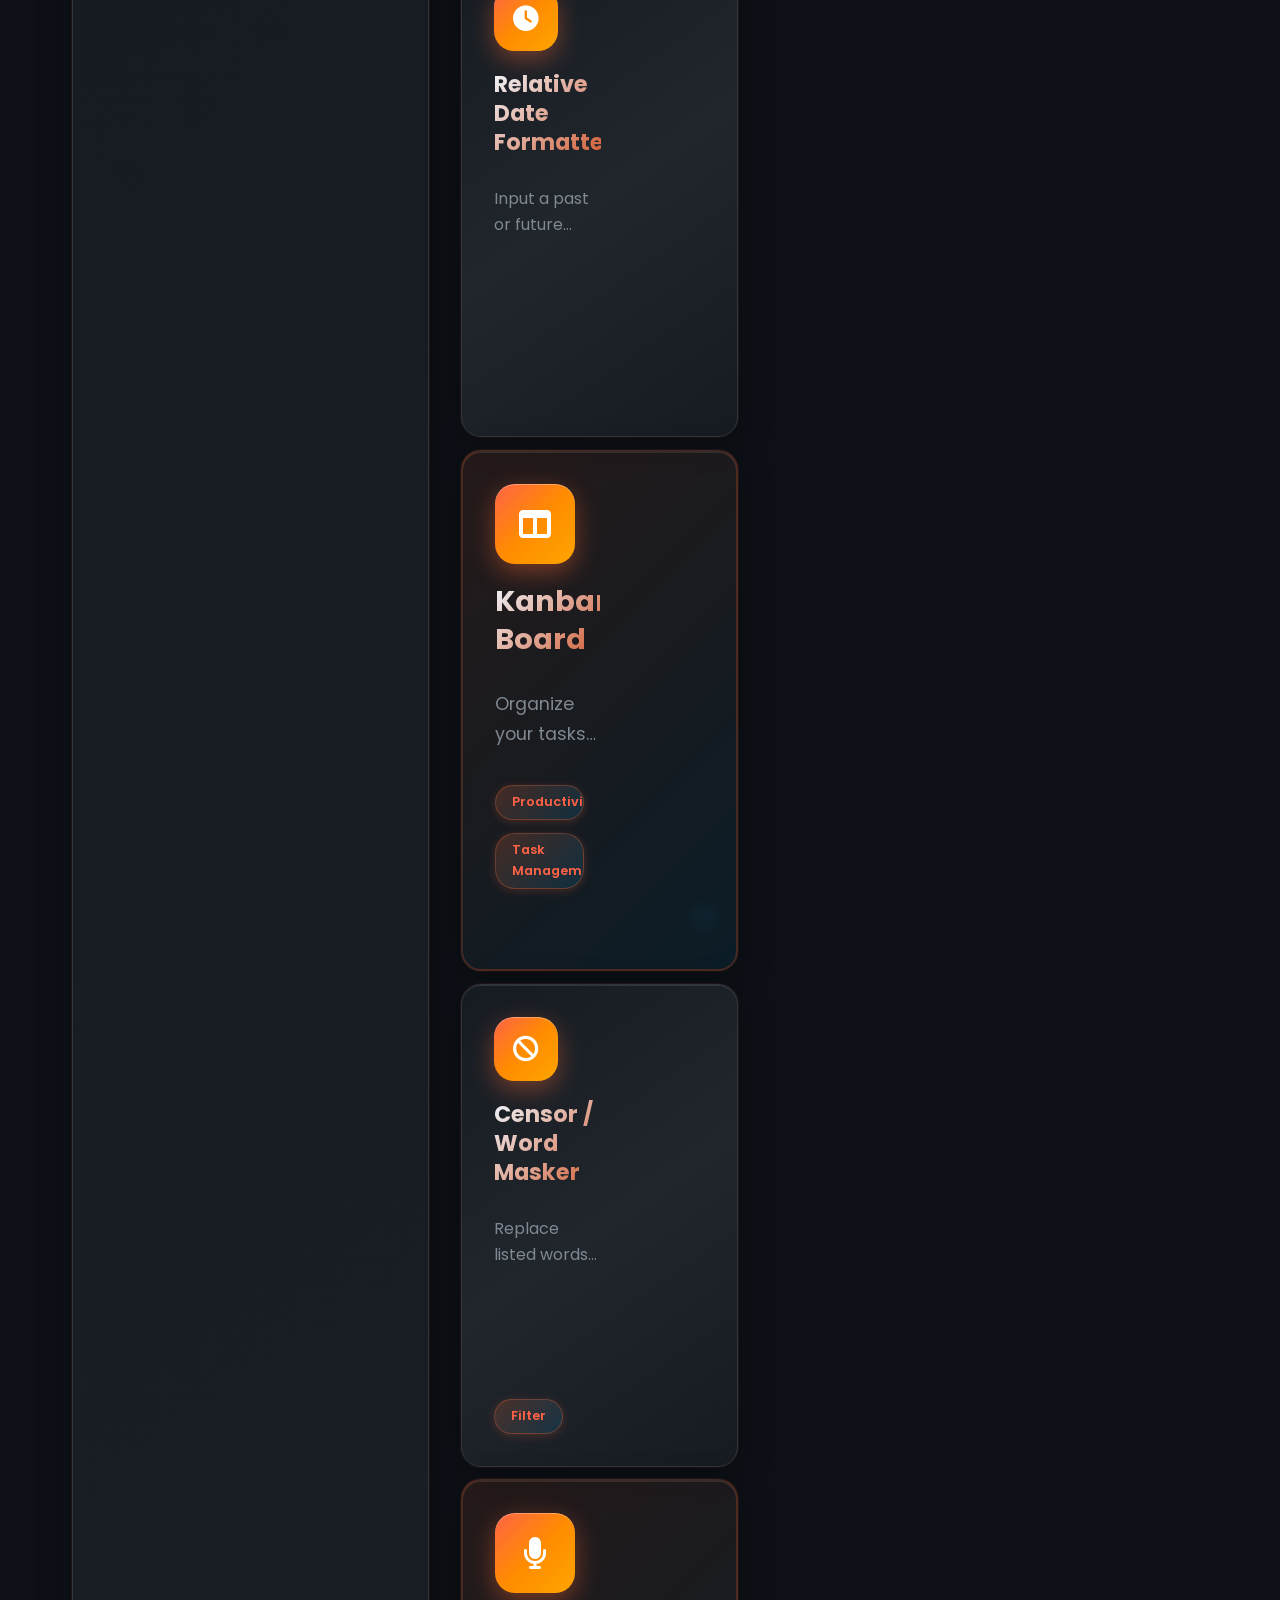
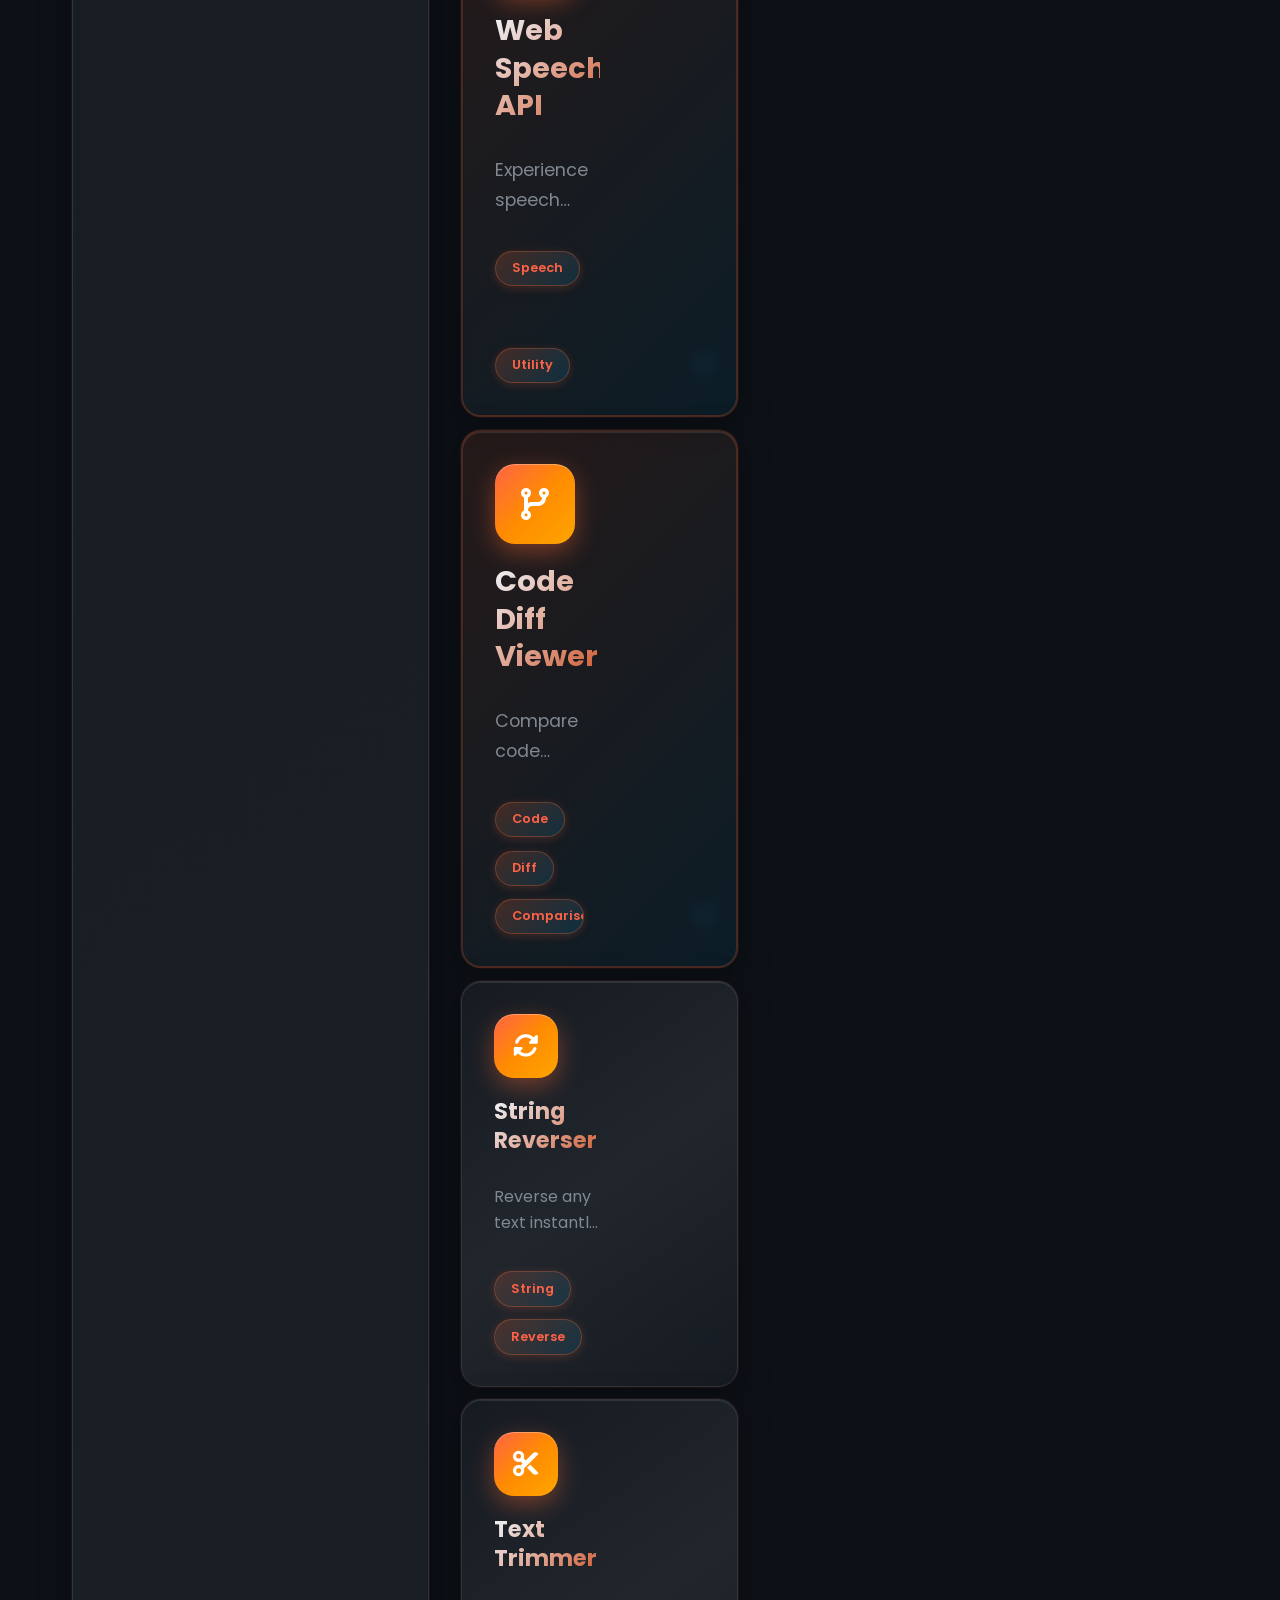
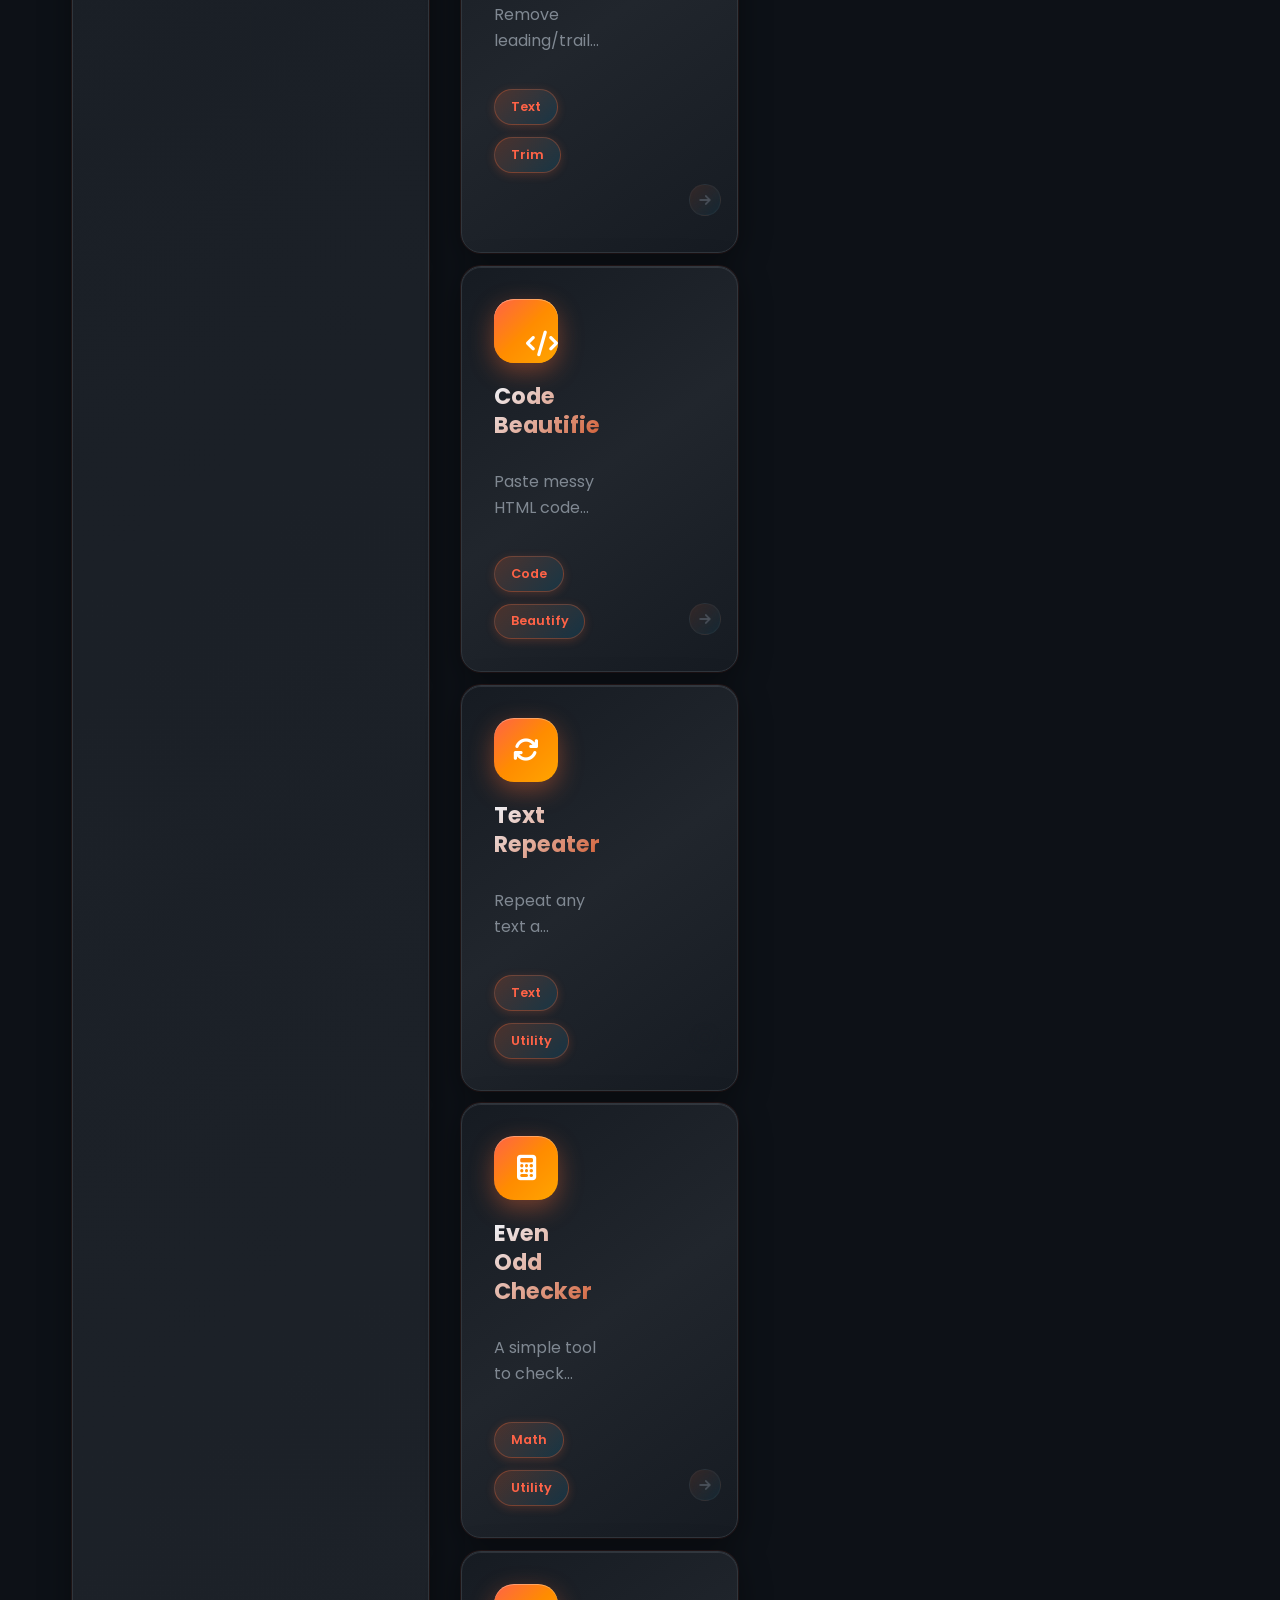
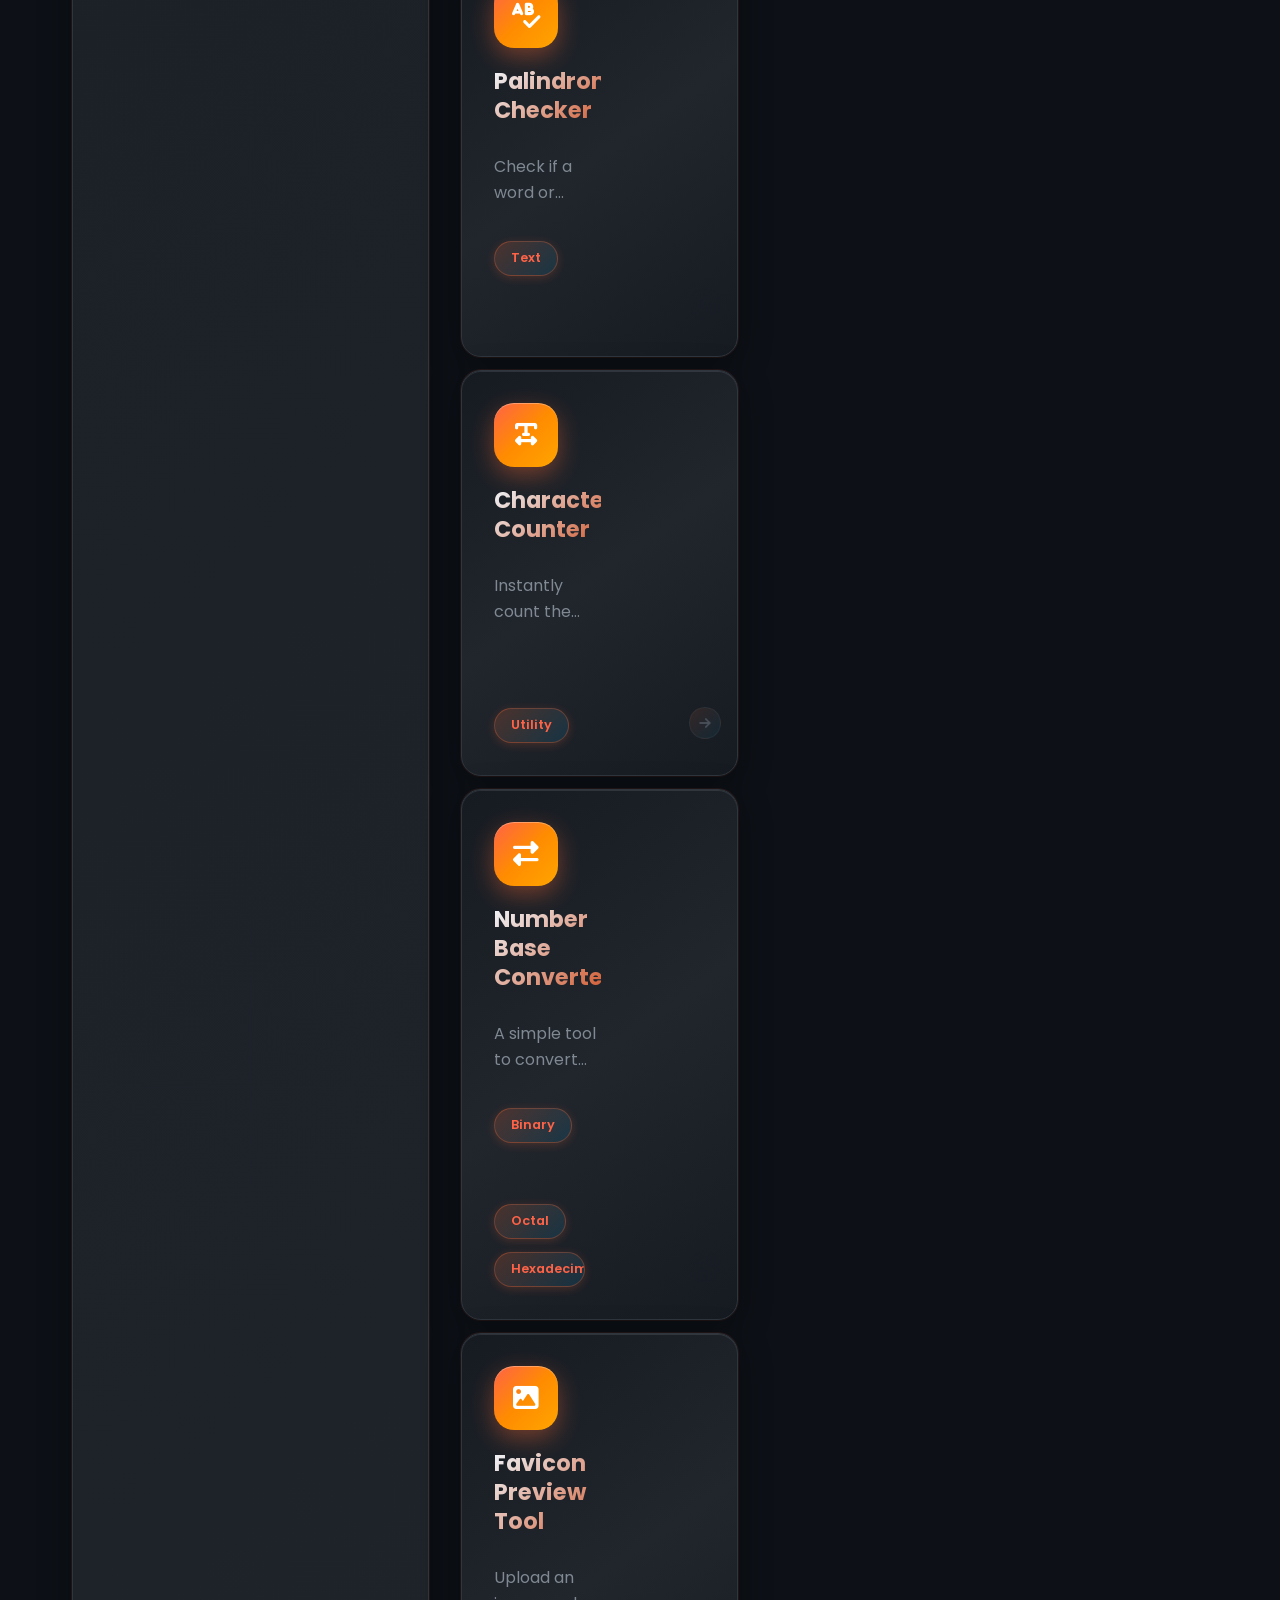
==== commit 06e1b211: "Merge pull request #362 from ranjangupta4590/ast-explorer JavaScript AST (Abstract Syntax Tree) Expl" ====
--- a/index.html
+++ b/index.html
@@ -551,6 +551,25 @@
                     </div>
                 </a>
 
+                <!-- AST Explorer -->
+                <a href="tools/ast-explorer/index.html" class="tool-card" data-category="code">
+                    <div class="tool-icon">
+                        <i class="fas fa-code"></i>
+                    </div>
+                    <div class="tool-content">
+                        <h3 class="tool-title">AST Explorer</h3>
+                        <p class="tool-description">Explore the Abstract Syntax Tree (AST) of your JavaScript code.</p>
+                        <div class="tool-tags">
+                            <span class="tag">AST</span>
+                            <span class="tag">JavaScript</span>
+                            <span class="tag">Code</span>
+                        </div>
+                    </div>
+                    <div class="tool-arrow">
+                        <i class="fas fa-arrow-right"></i>
+                    </div>
+                </a>
+
                 <!--Discount Calculator-->
                 <a href="tools/SimpleDiscountCalculator/index.html" class="tool-card" data-category="utility">
                     <div class="tool-icon">
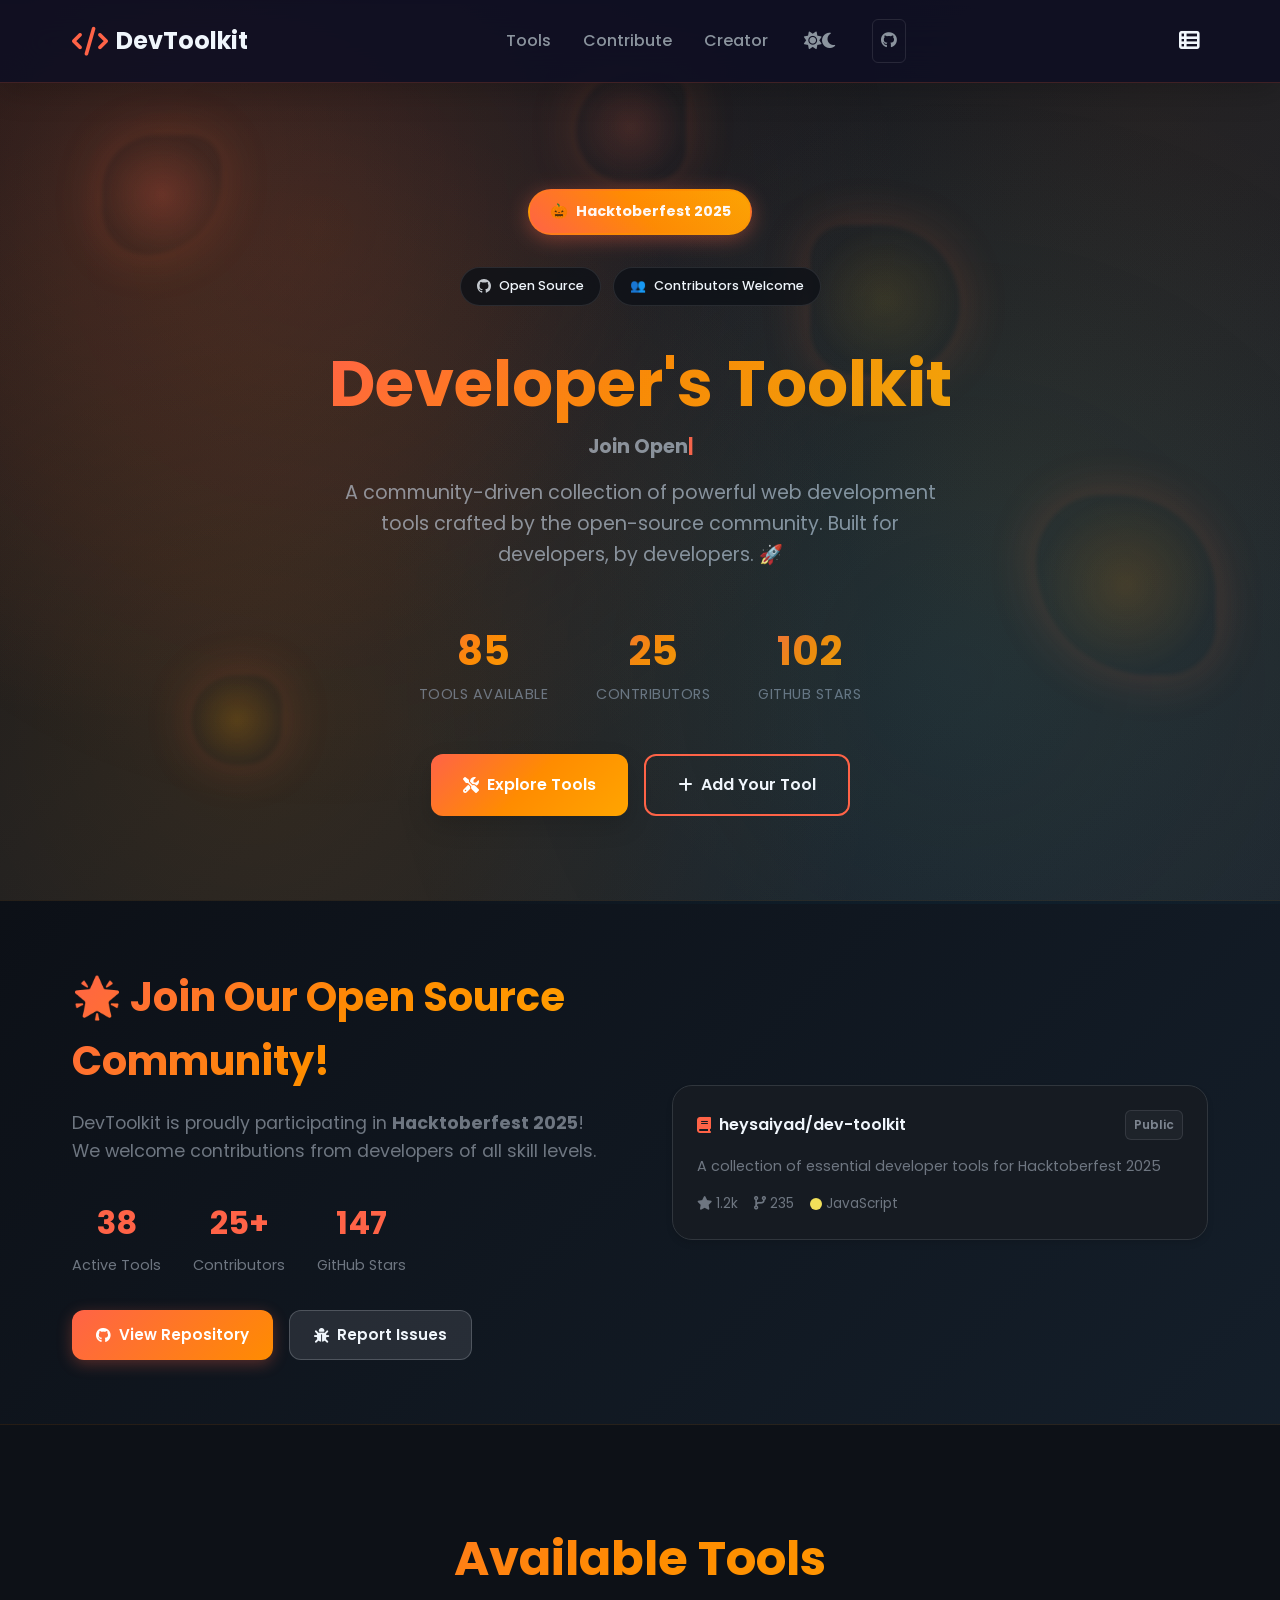
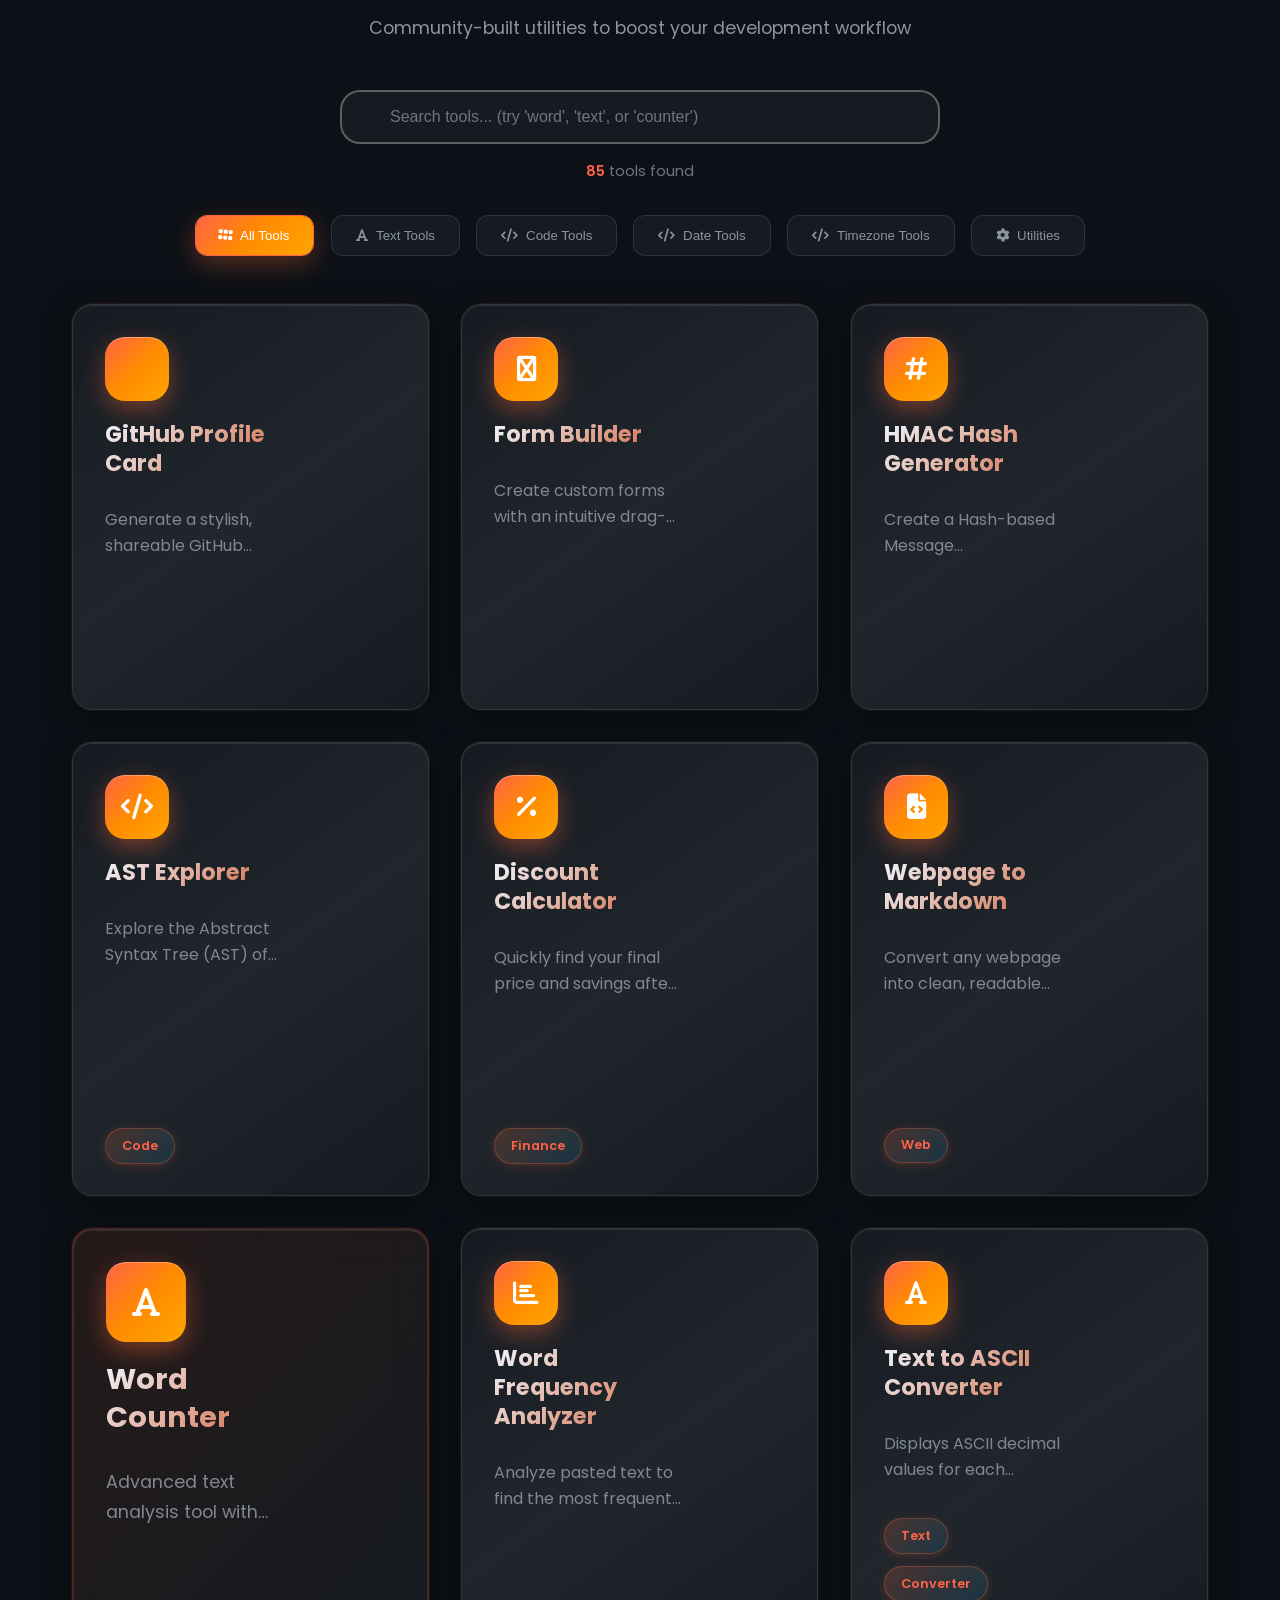
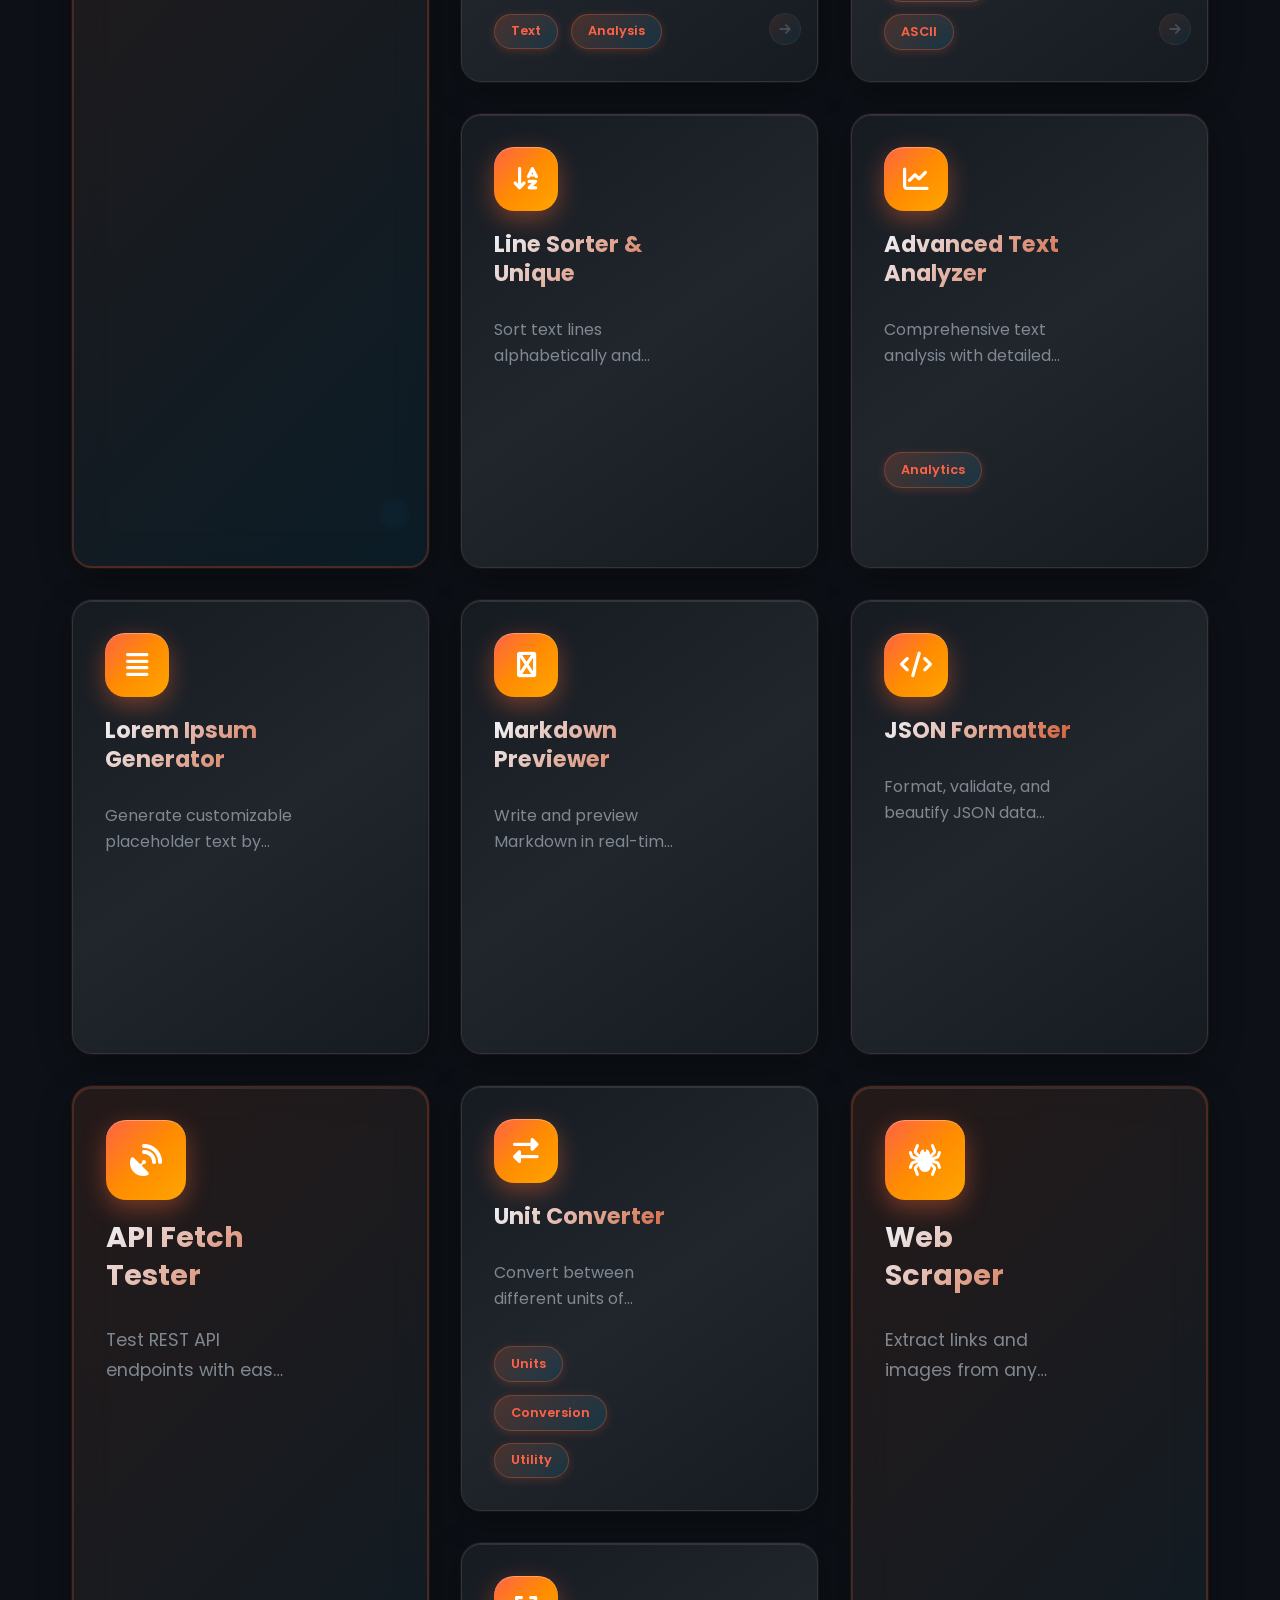
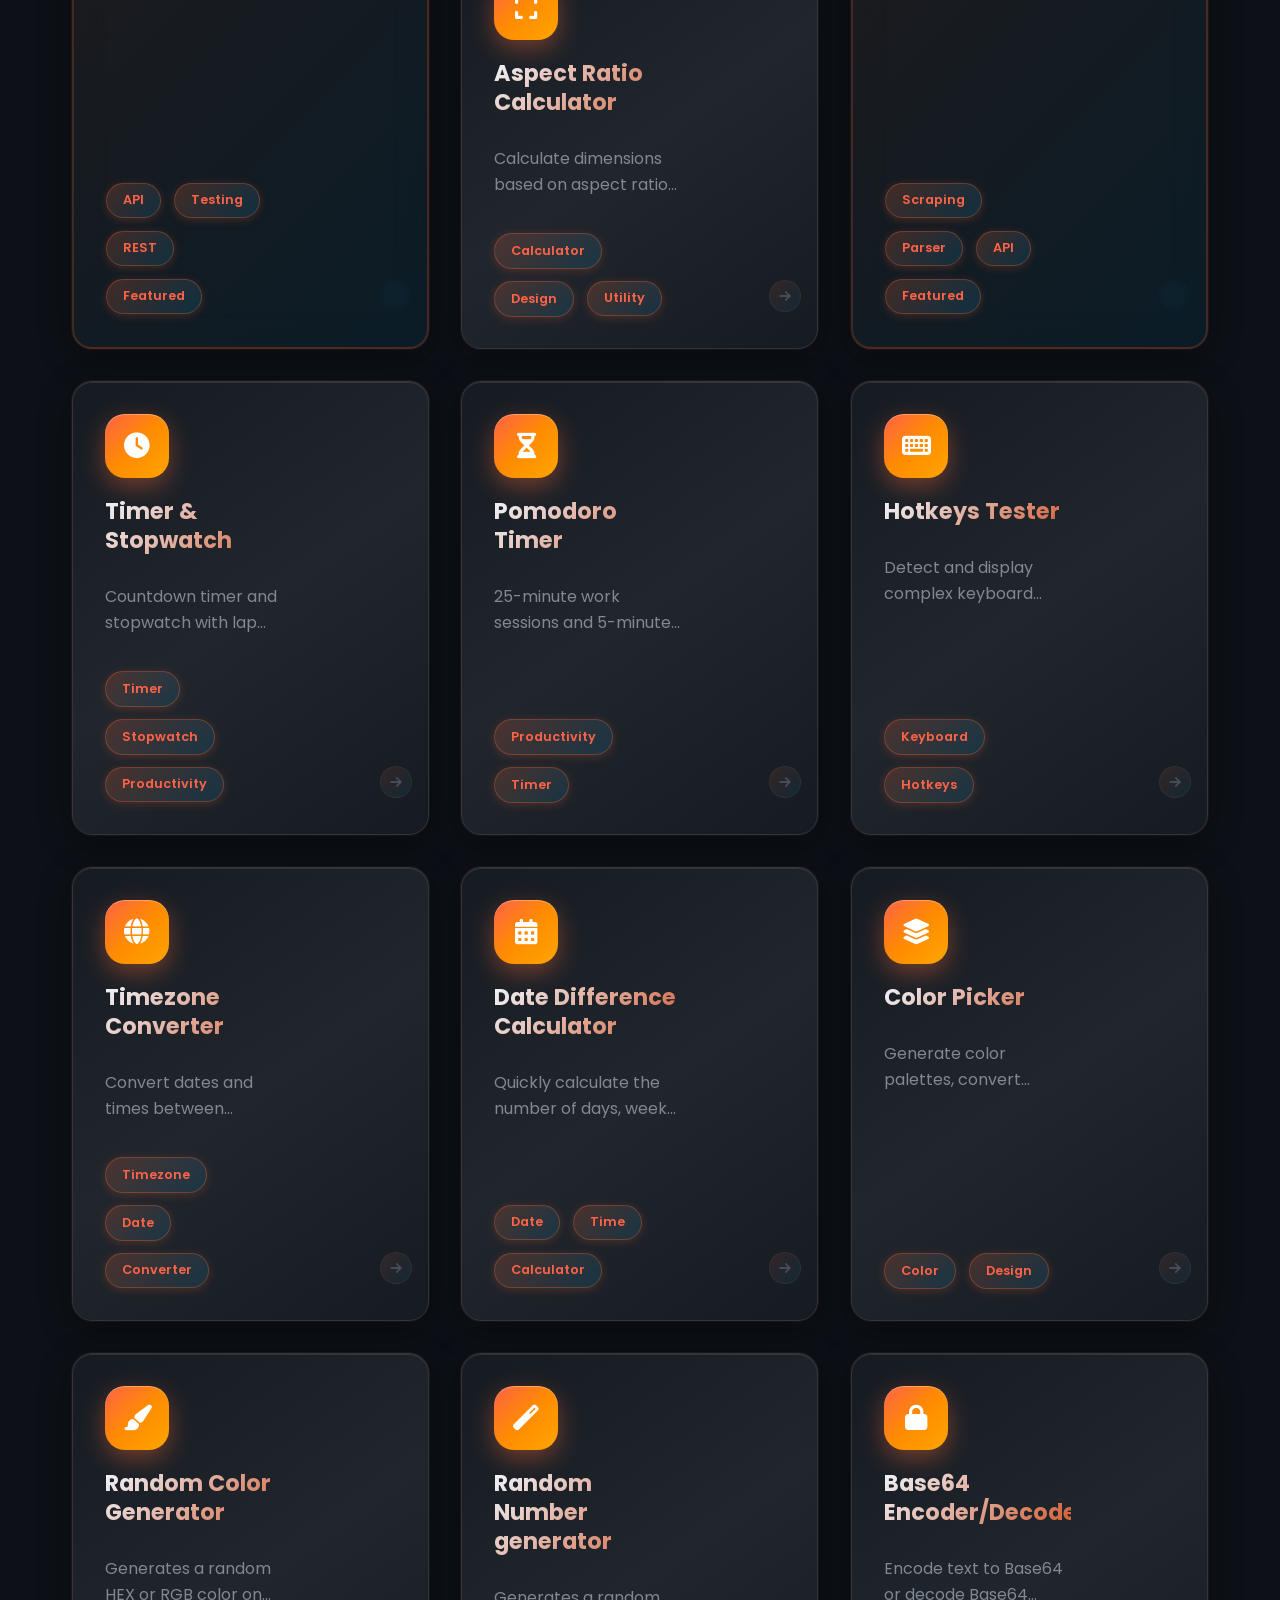
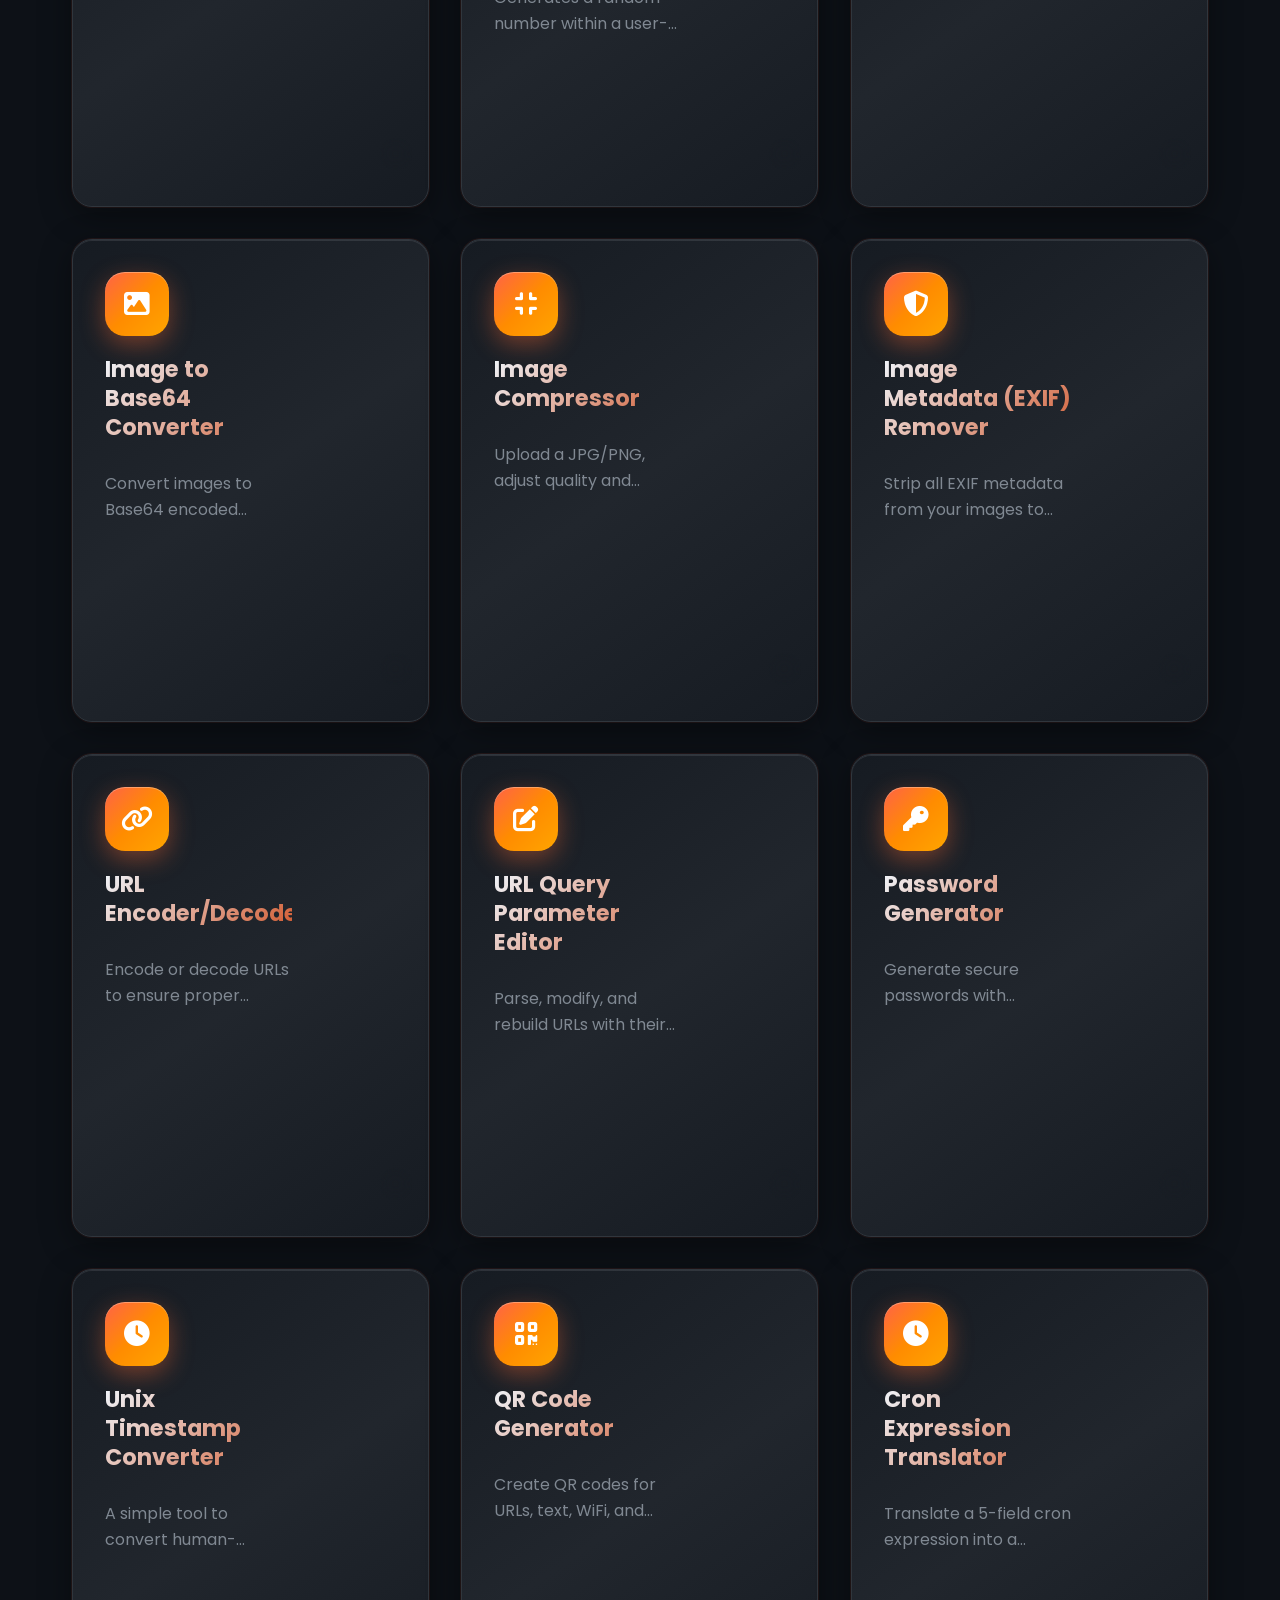
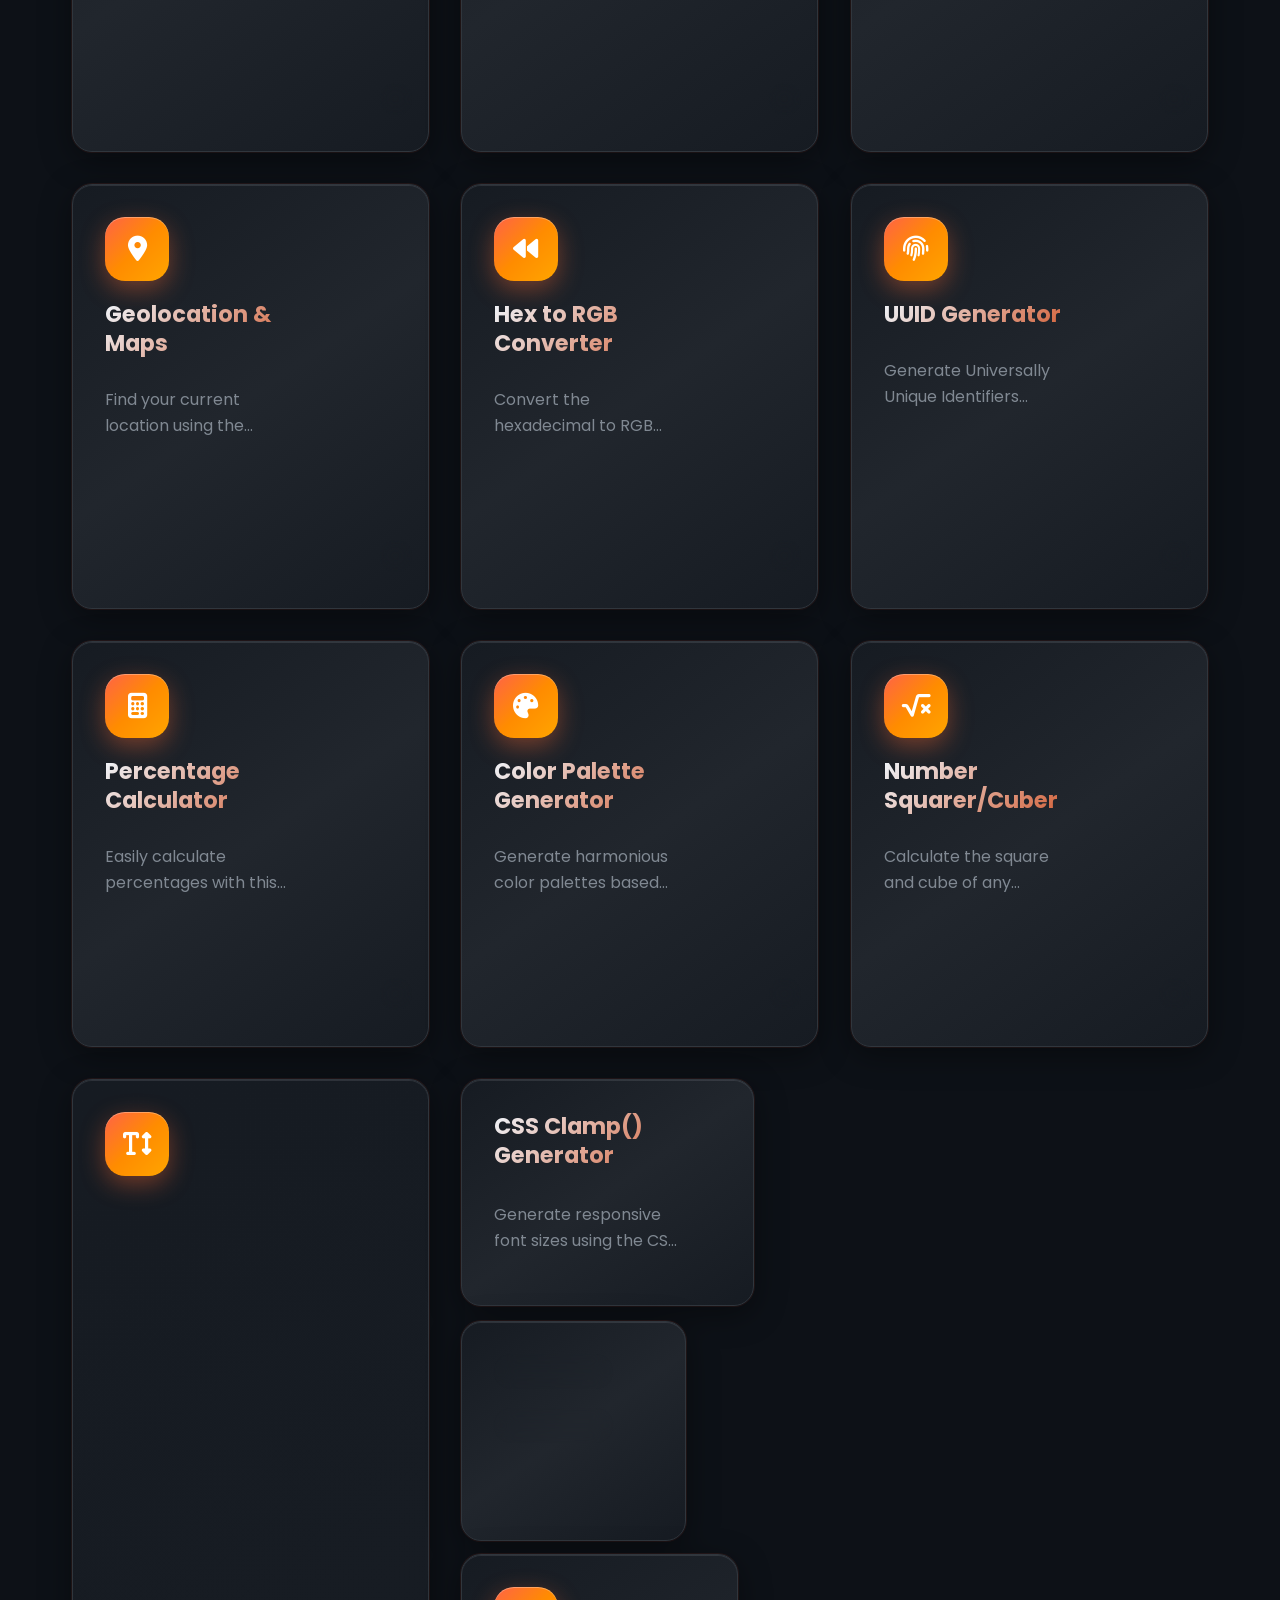
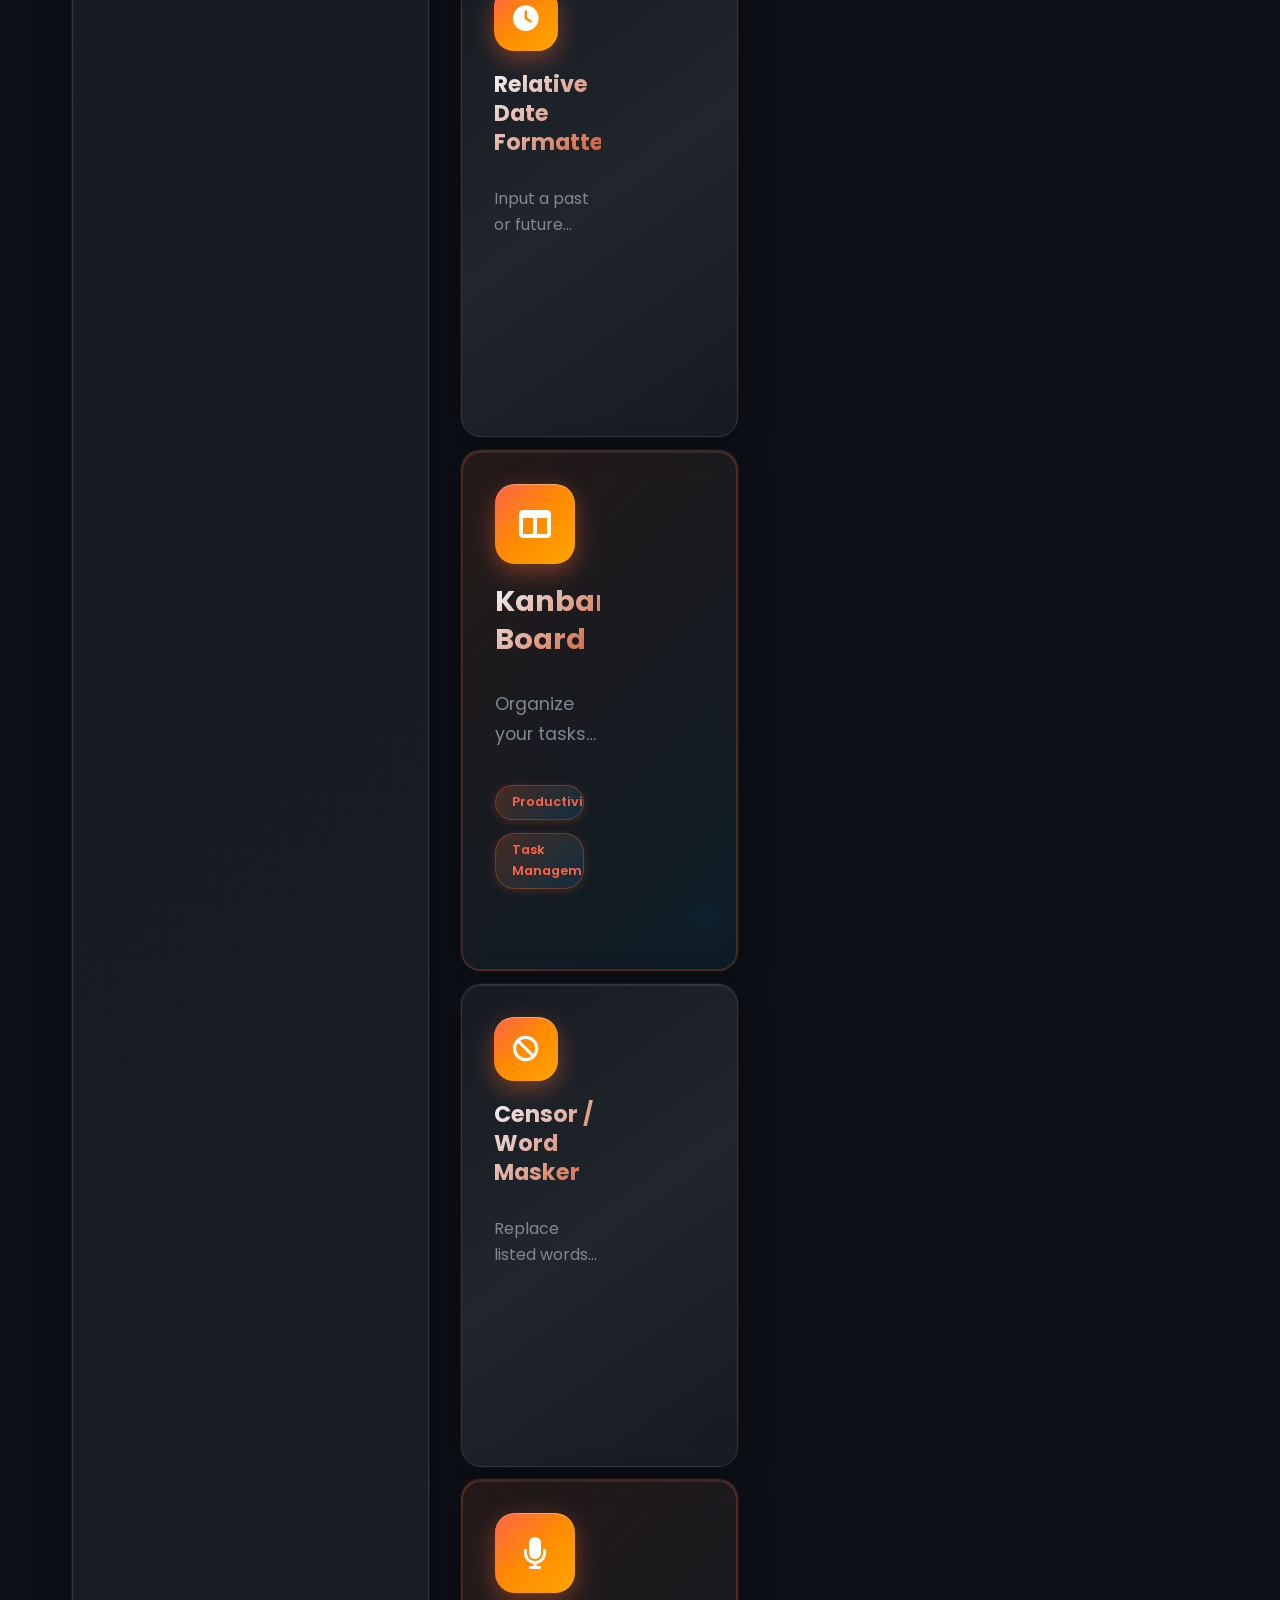
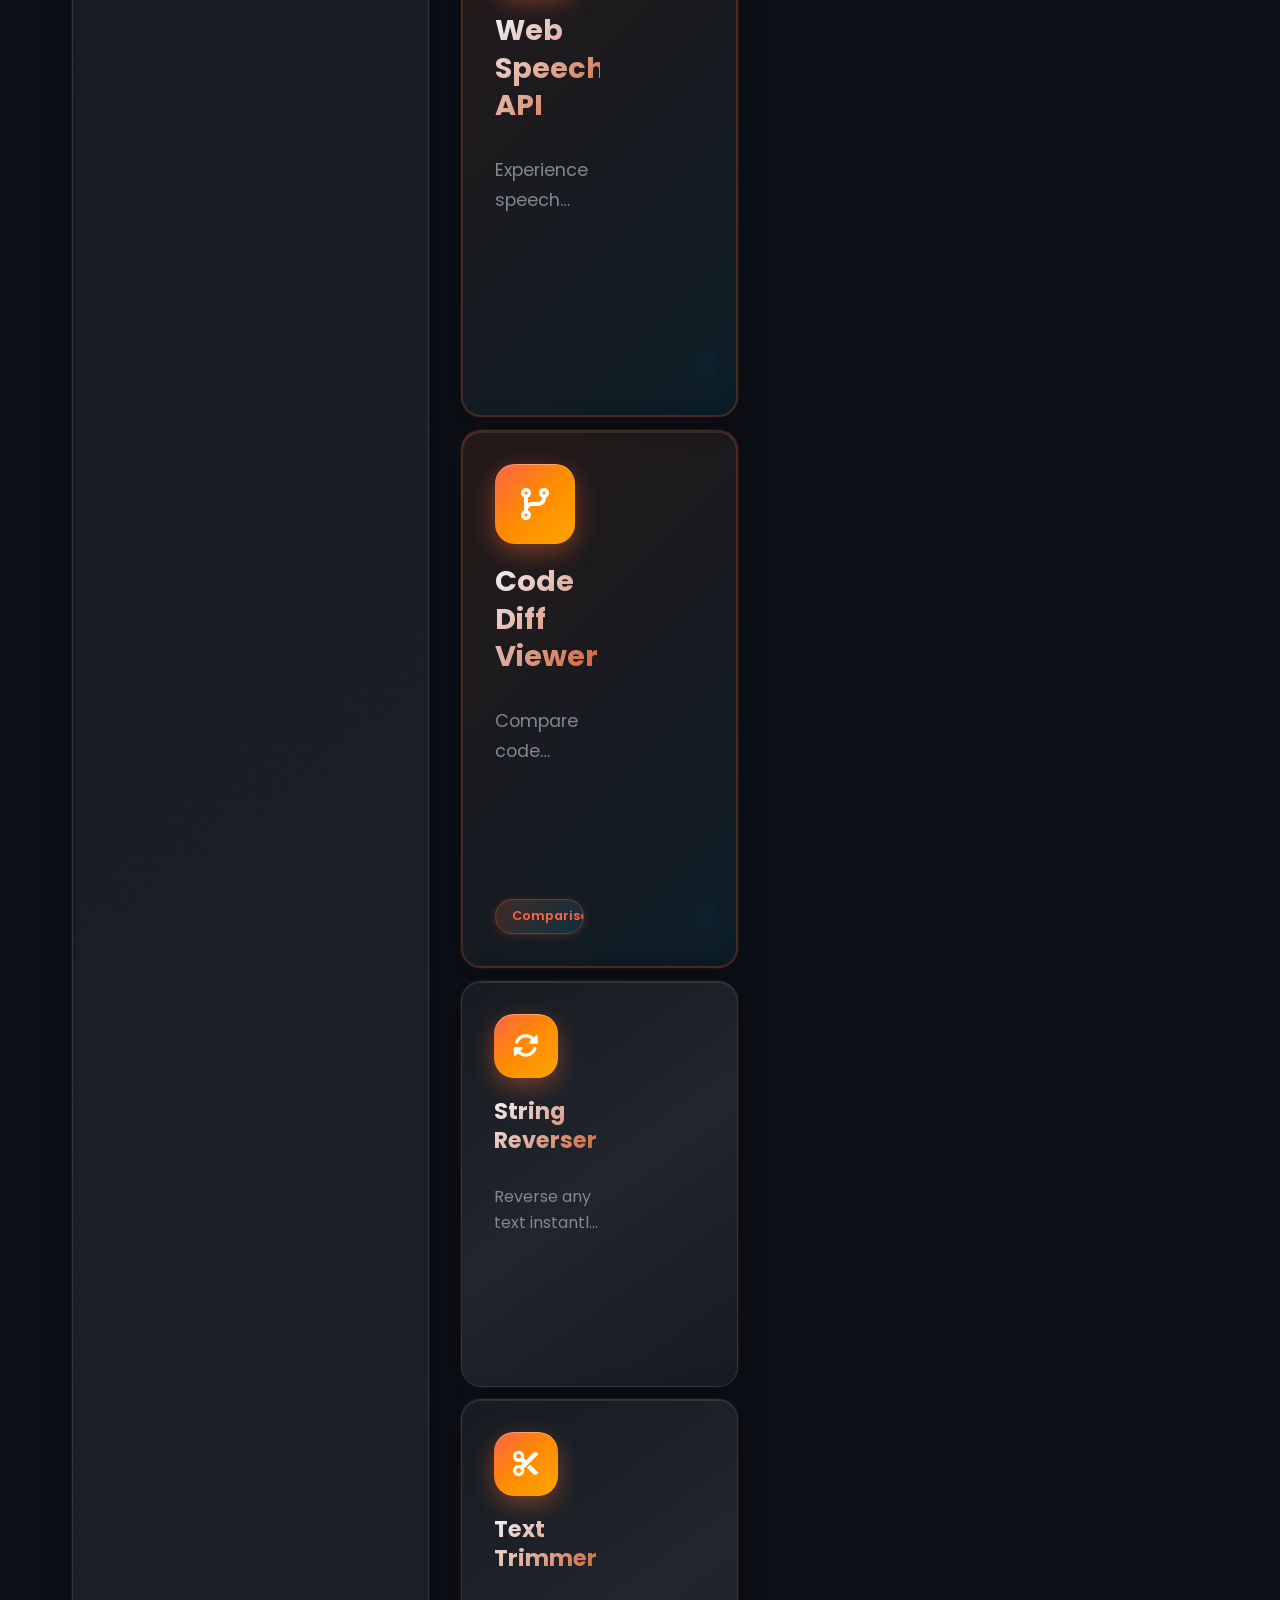
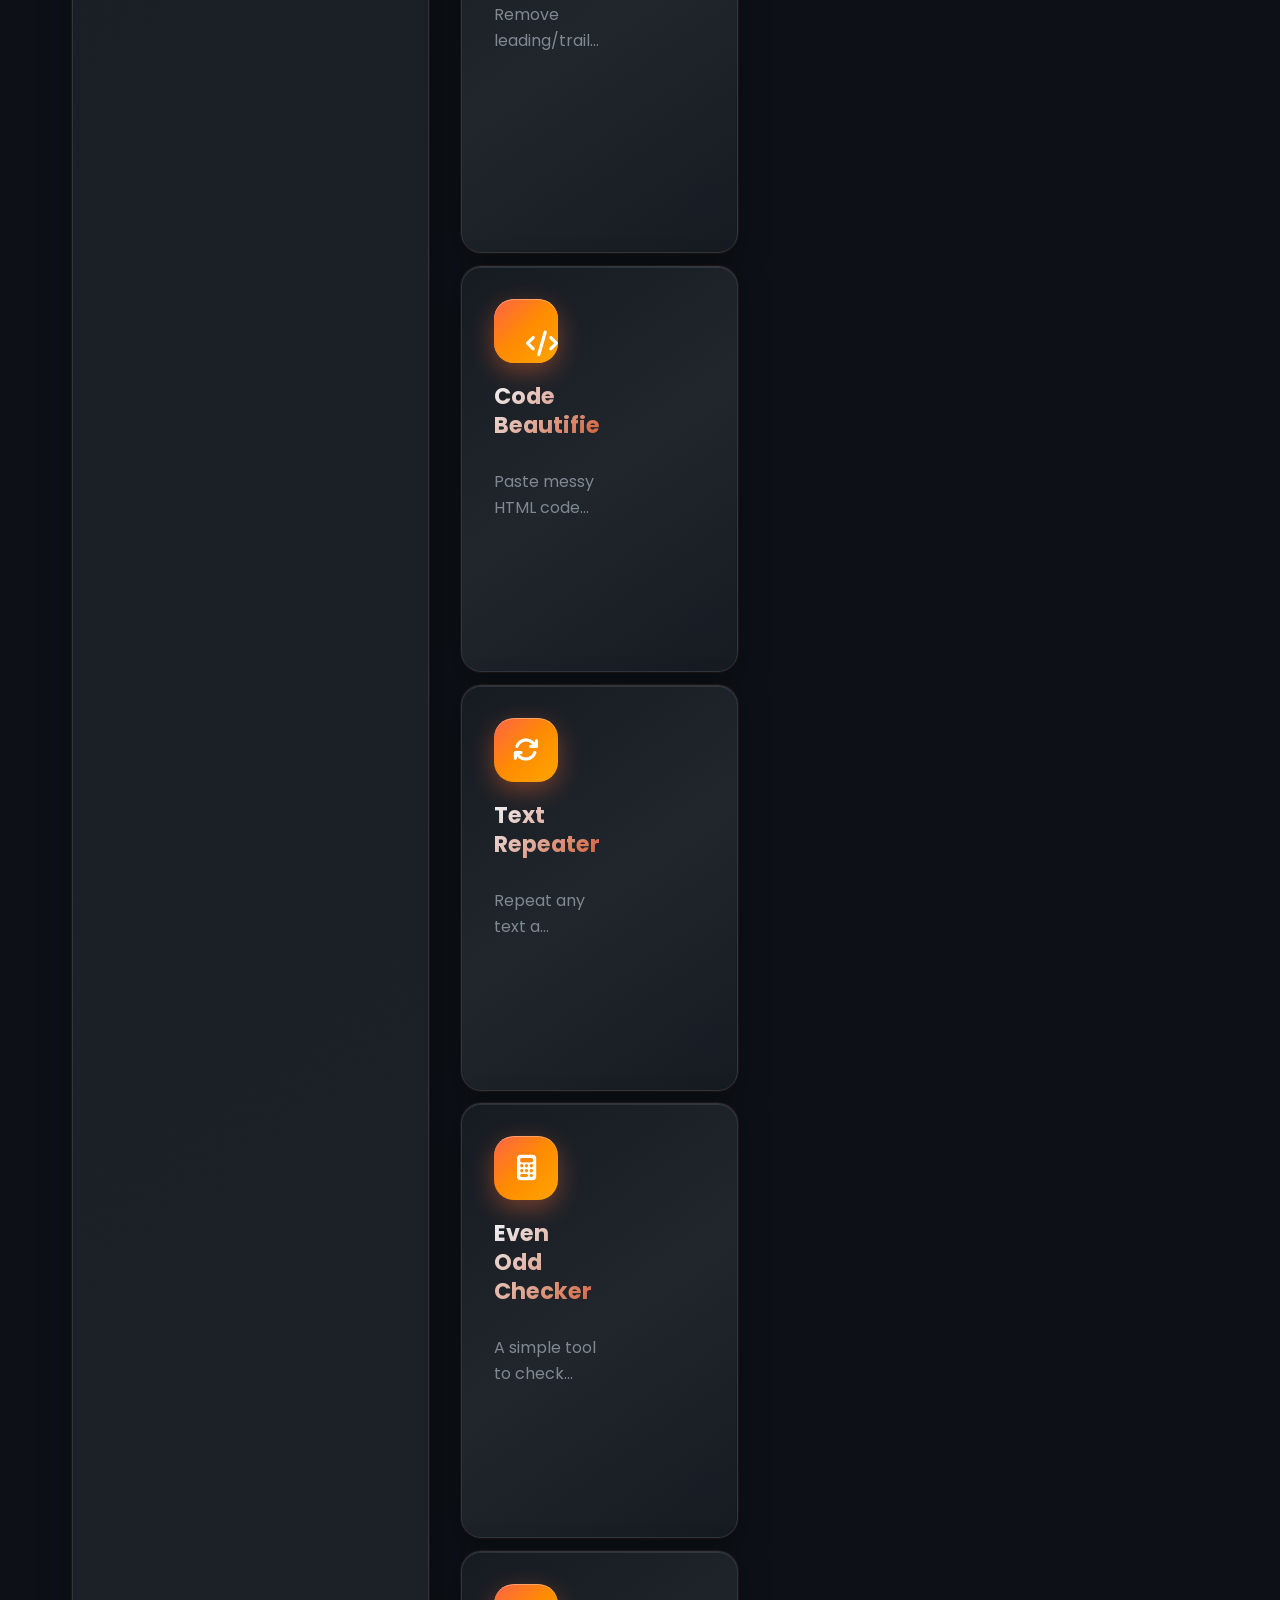
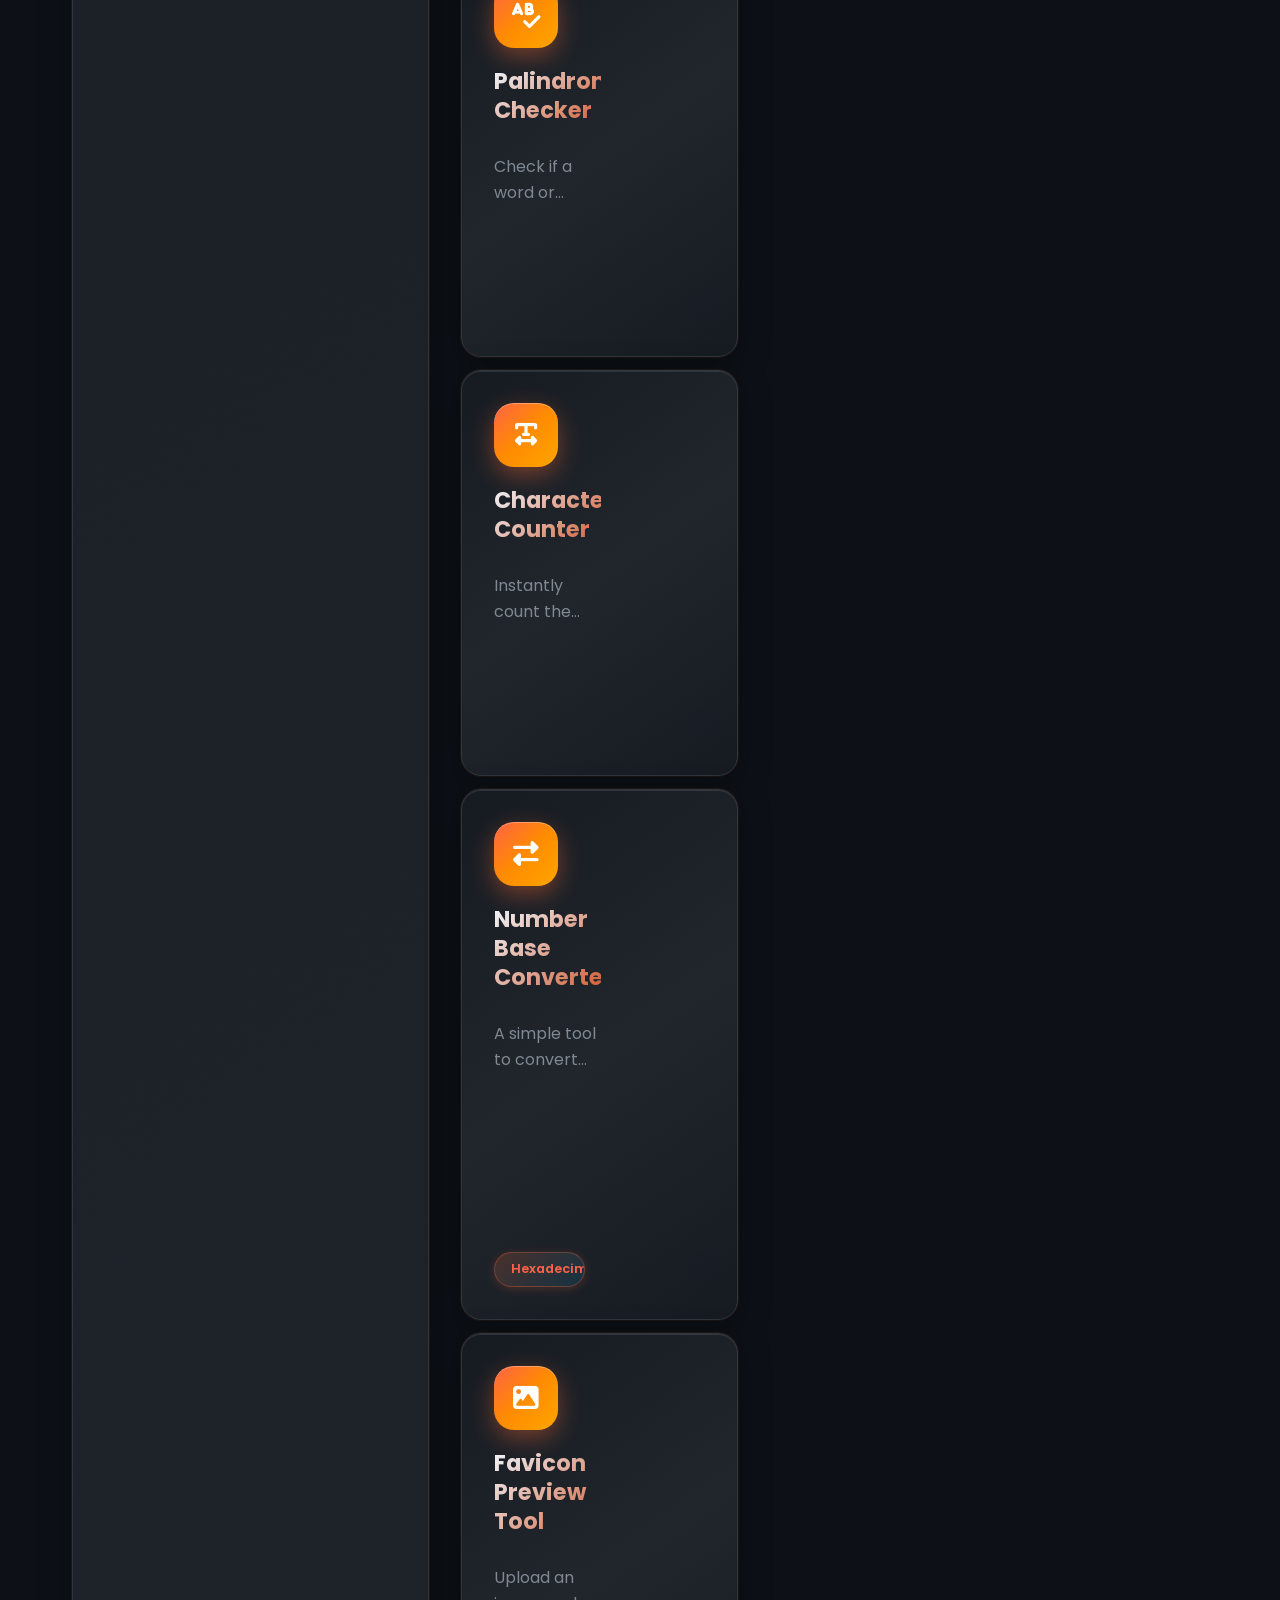
==== commit 2516af6c: "Merge pull request #364 from Harshish/fix165 Fix #165: Create simple meme generator" ====
--- a/index.html
+++ b/index.html
@@ -2112,6 +2112,29 @@
                                                 <i class="fas fa-arrow-right"></i>
                                             </div>
                                         </a>
+                                        <!-- meme generator -->
+                                        <a
+                                          href="tools/meme-generator/index.html"
+                                          class="tool-card"
+                                          data-category="your-category"
+                                        >
+                                          <div class="tool-icon">
+                                            <i class="fas fa-image"></i>
+                                          </div>
+                                          <div class="tool-content">
+                                            <h3 class="tool-title">Meme Generator</h3>
+                                            <p class="tool-description">
+                                              Generate memes with customizable text and images.
+                                            </p>
+                                            <div class="tool-tags">
+                                              <span class="tag">Image</span>
+                                              <span class="tag">Utility</span>
+                                            </div>
+                                          </div>
+                                          <div class="tool-arrow">
+                                            <i class="fas fa-arrow-right"></i>
+                                          </div>
+                                        </a>
 
 
 
@@ -2319,4 +2342,4 @@
 
 </body>
 
-</html>+</html>
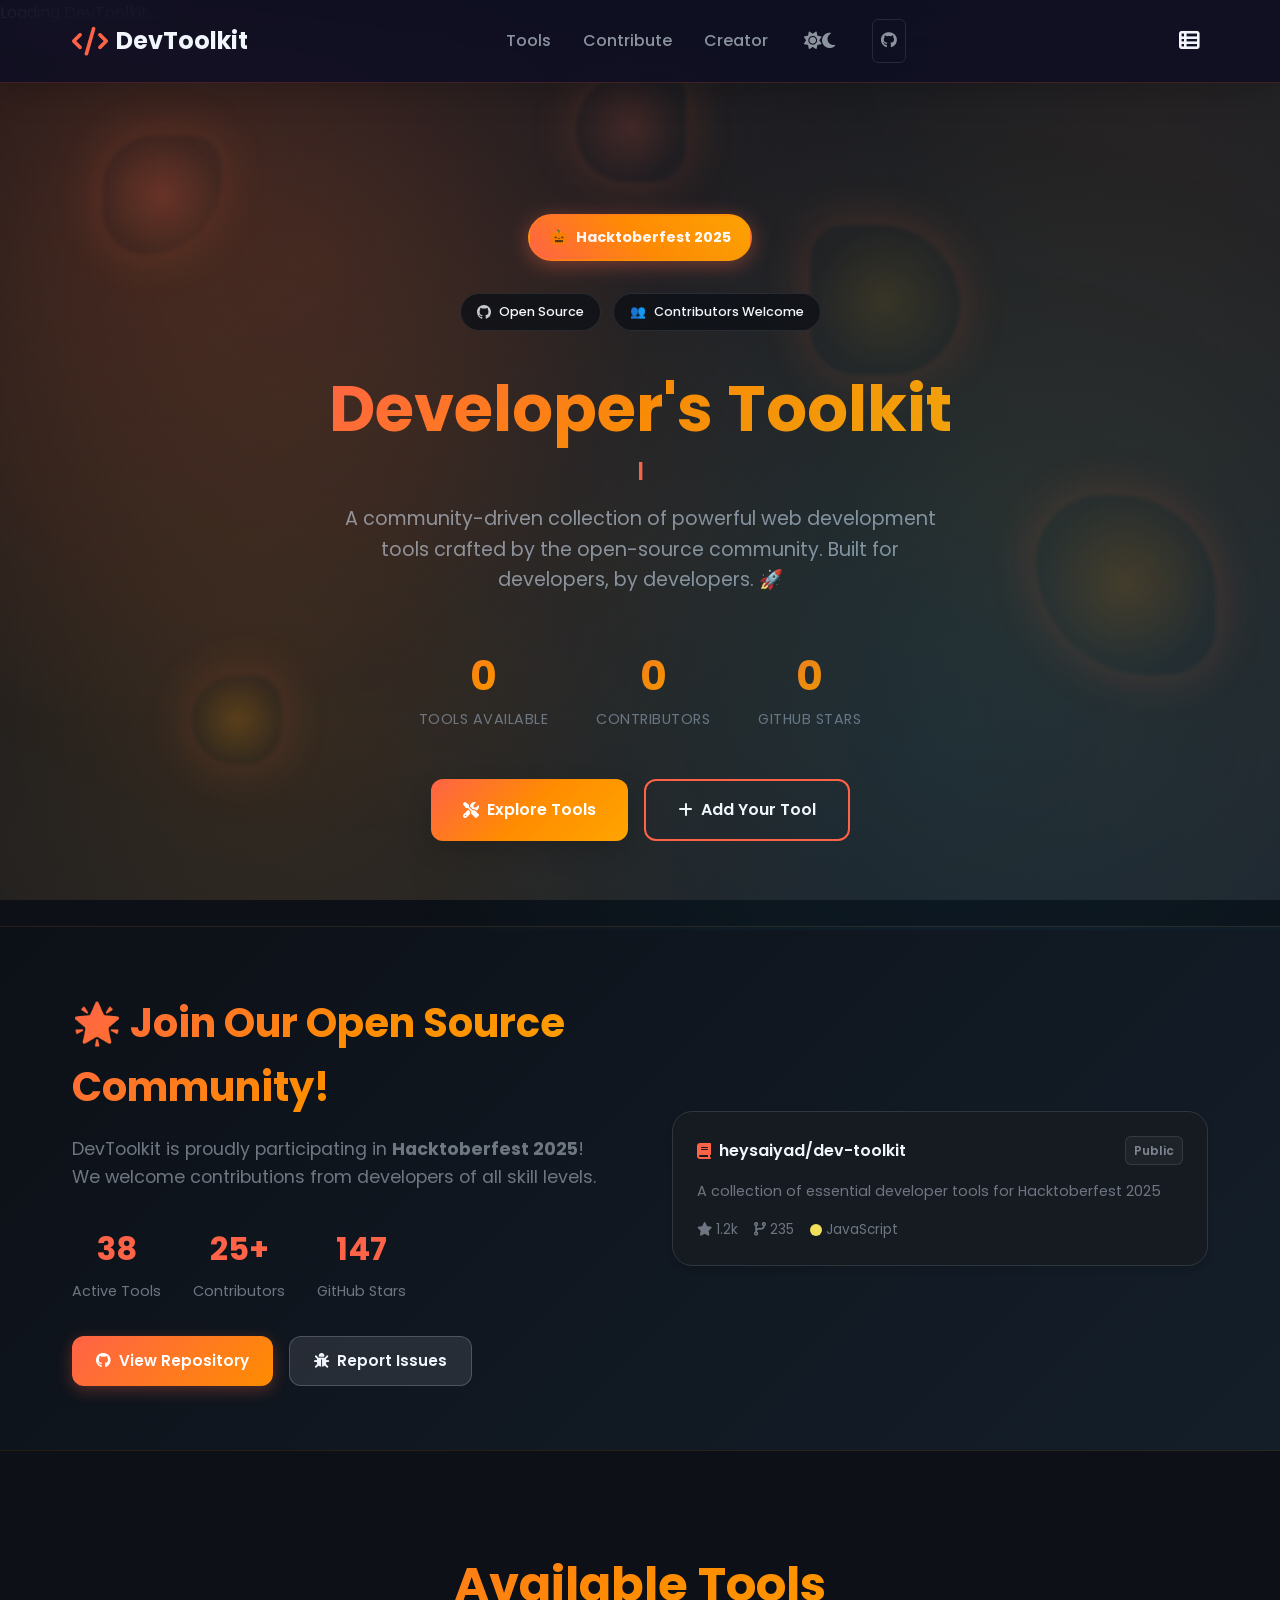
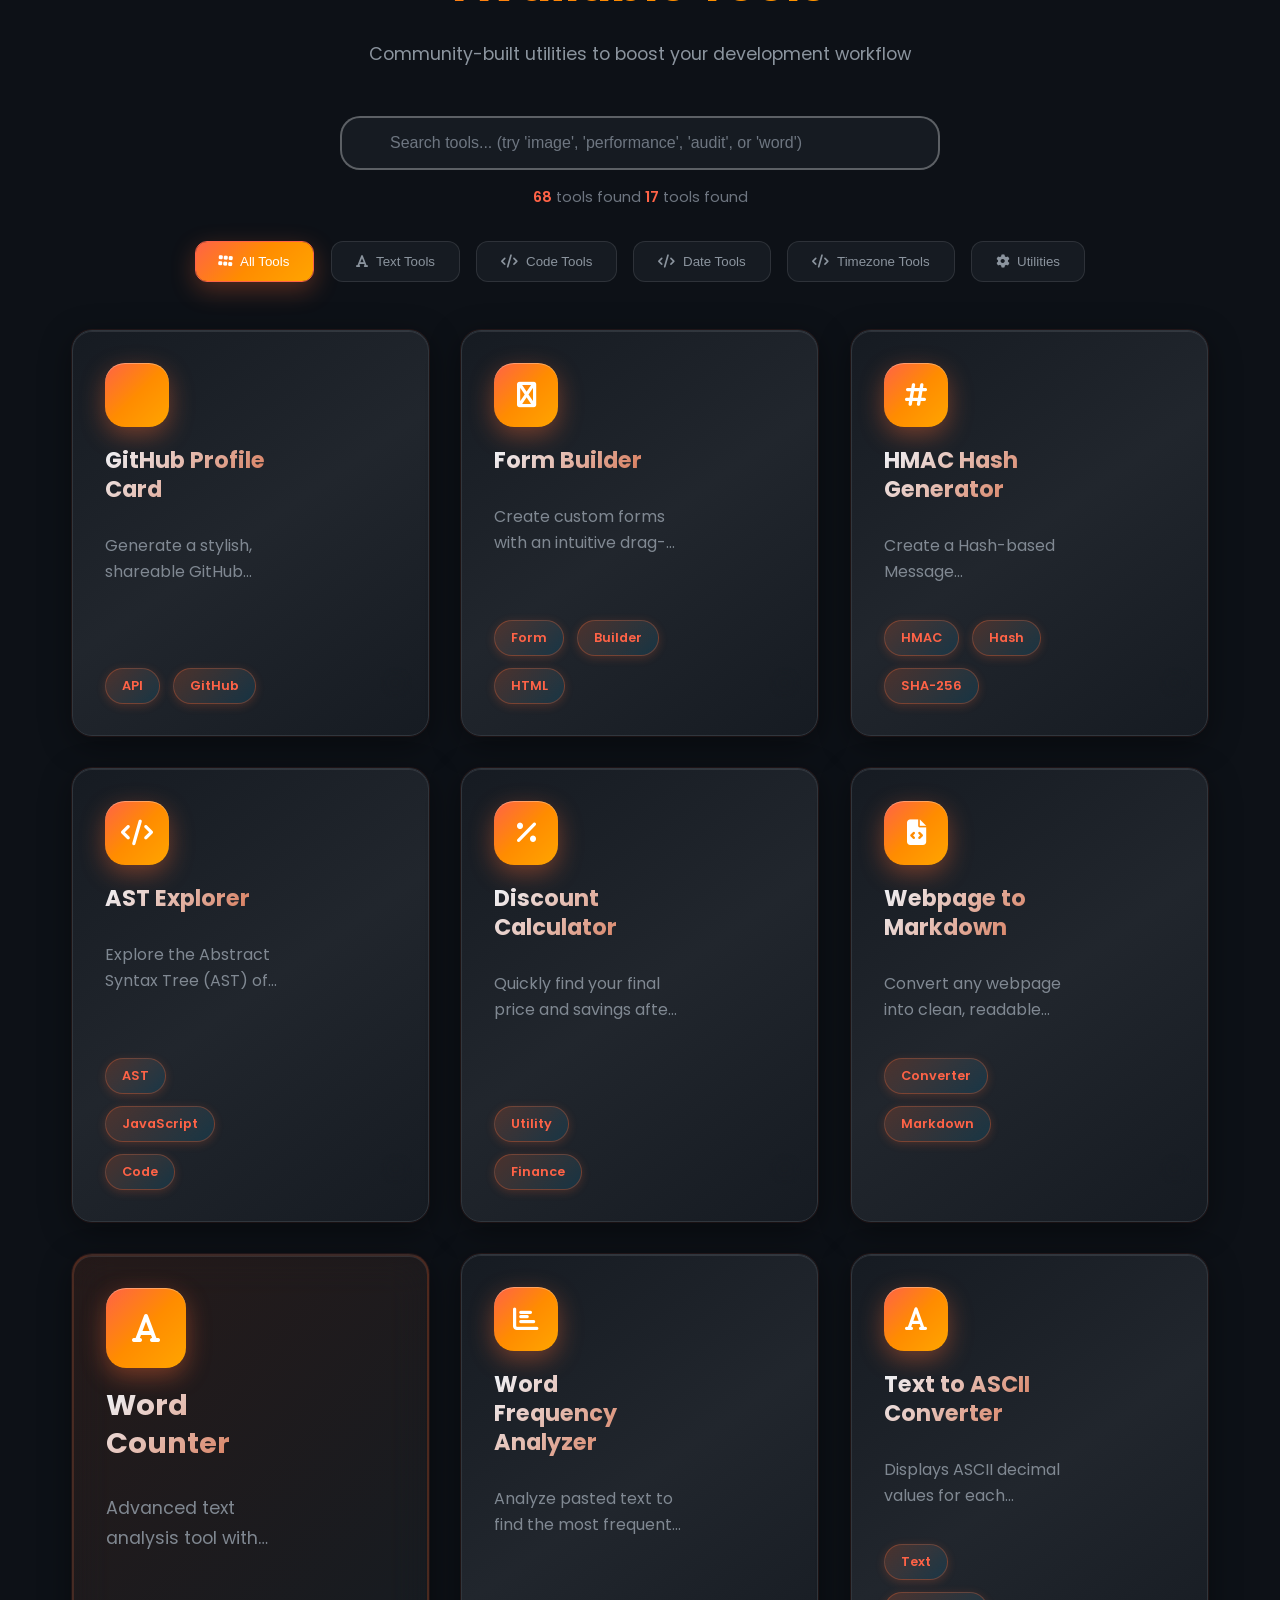
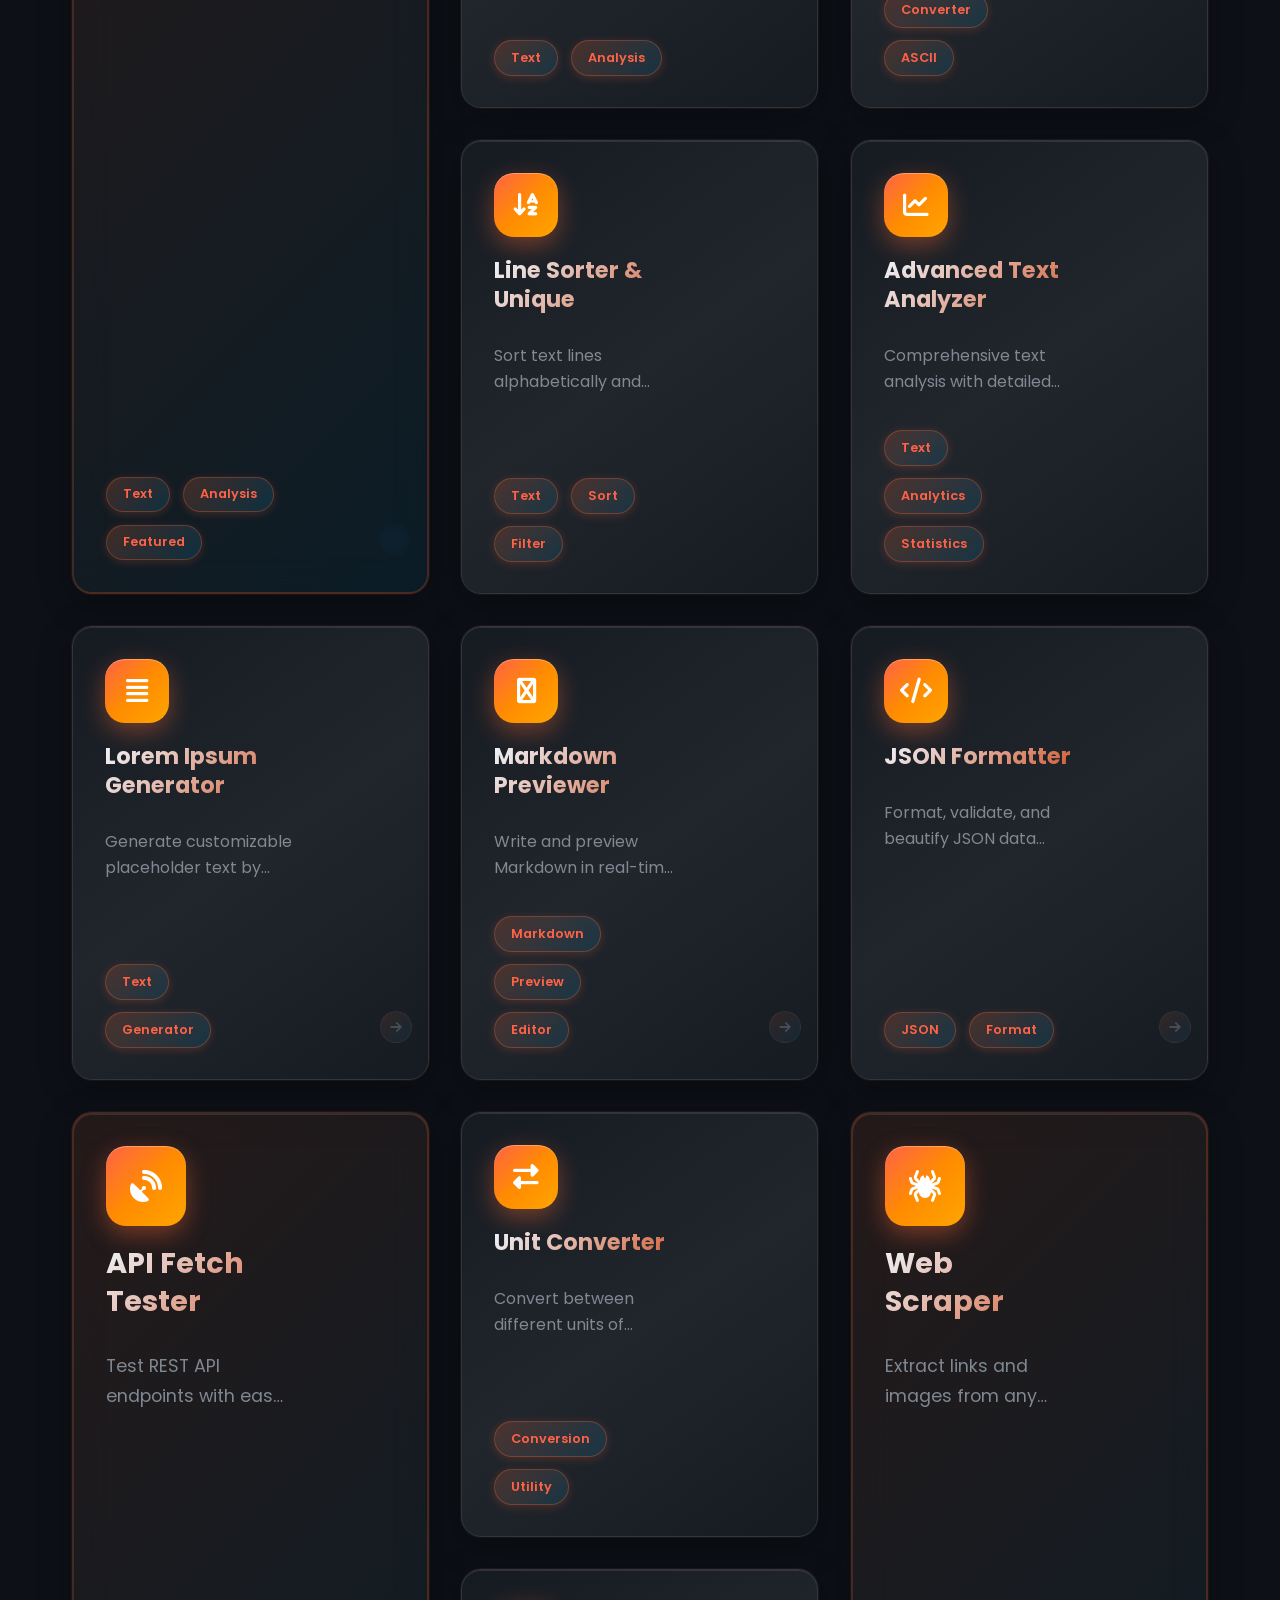
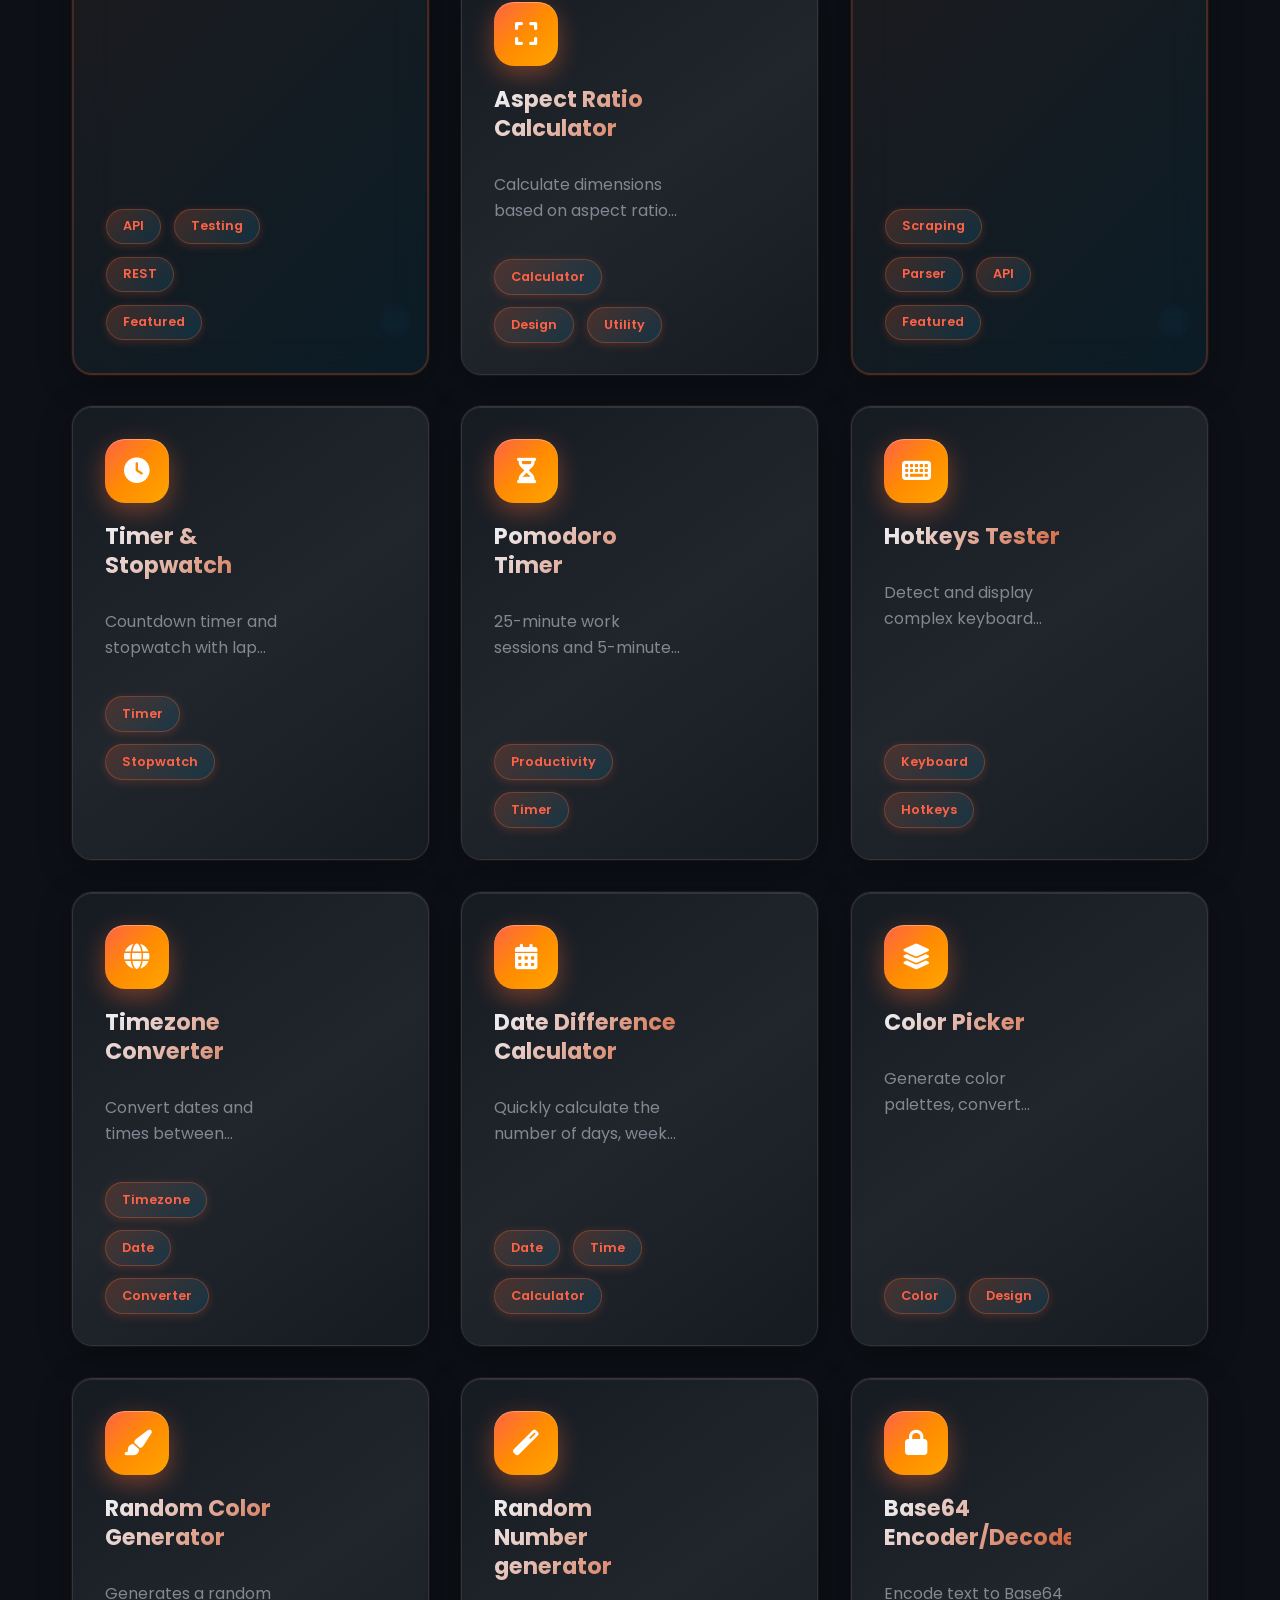
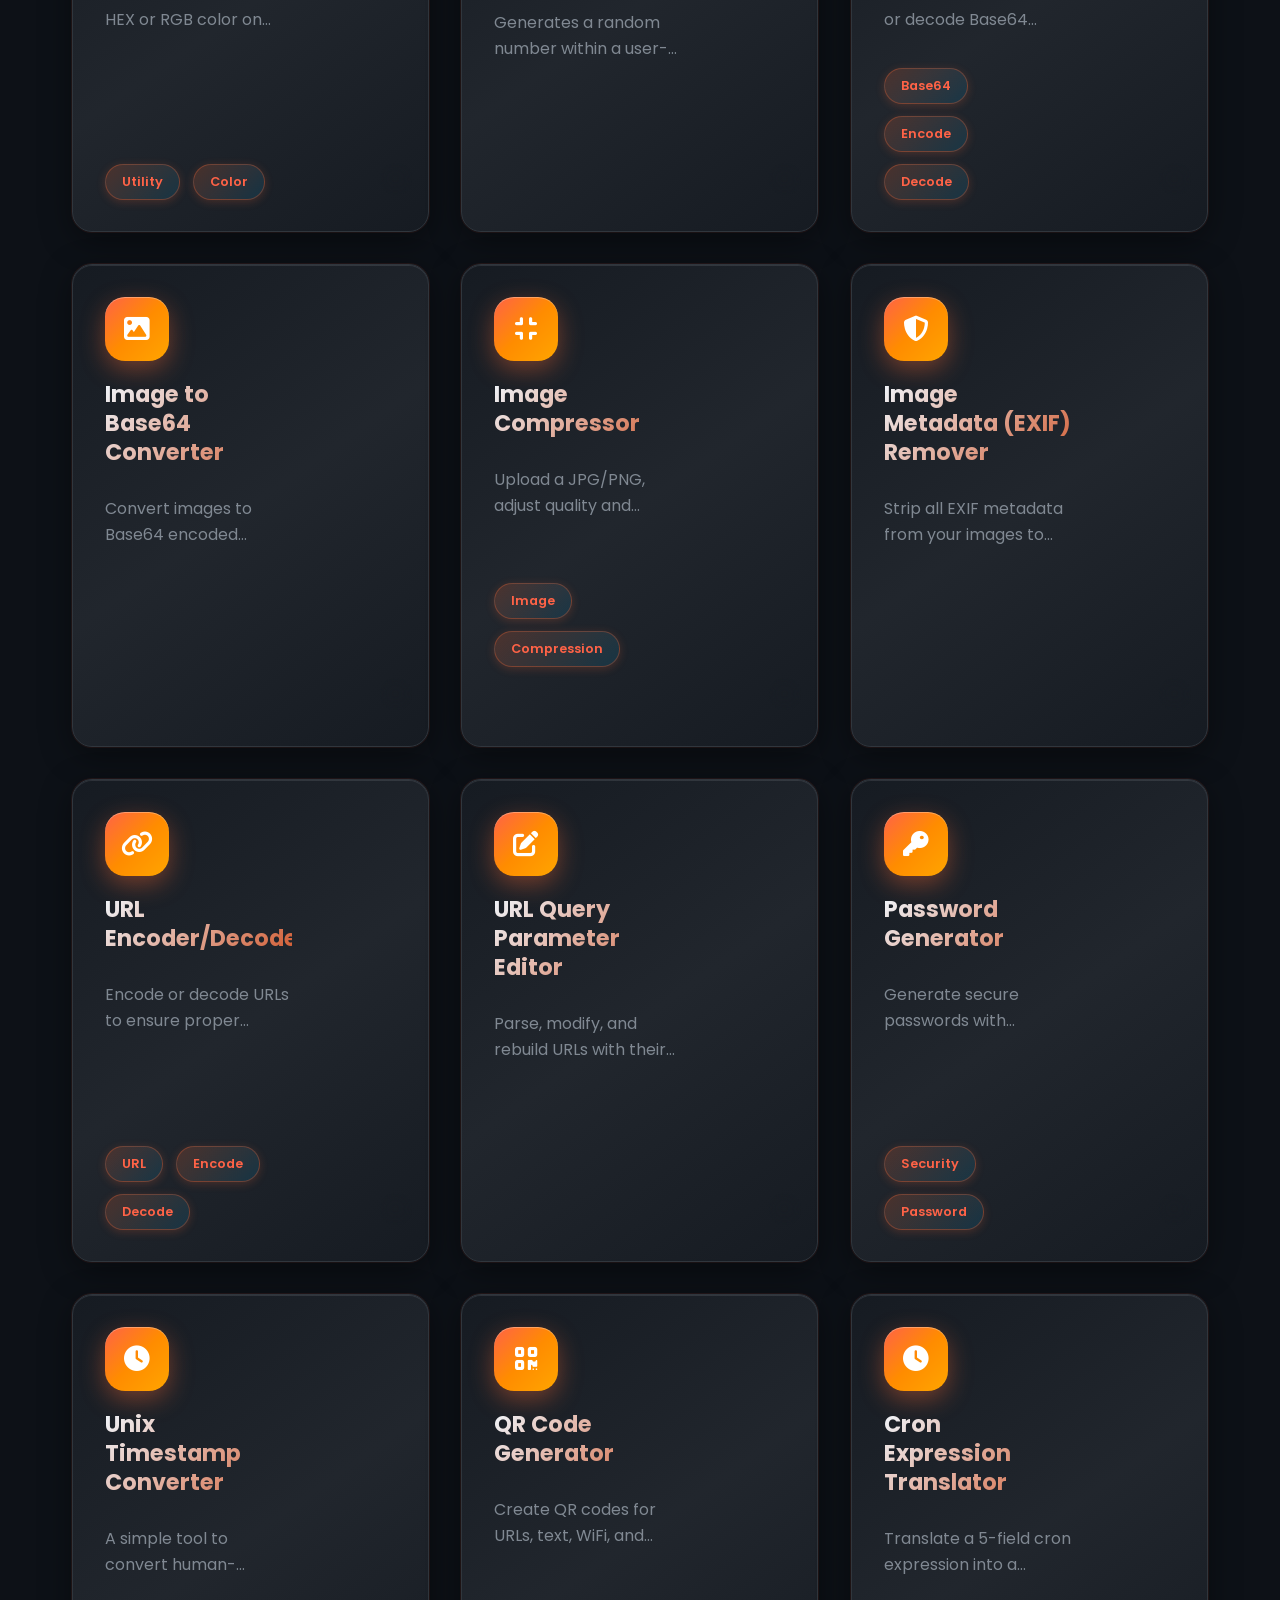
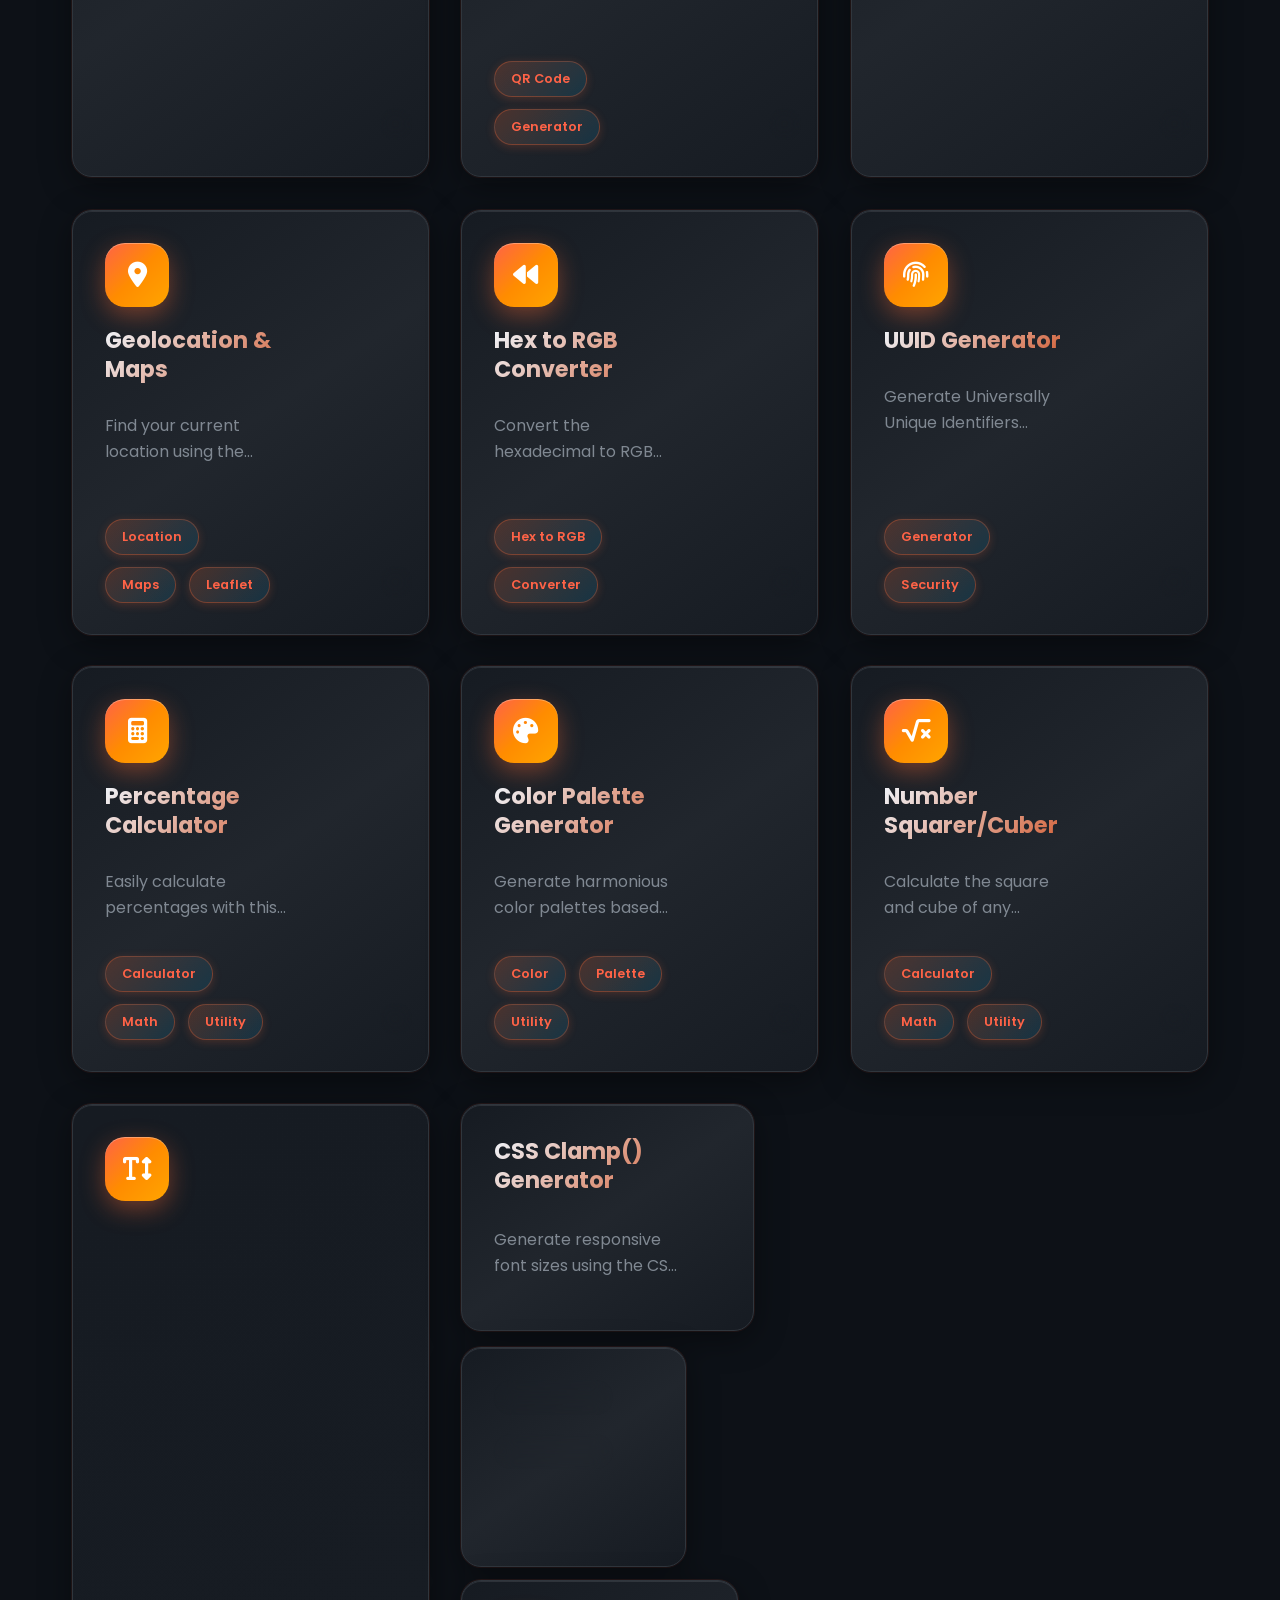
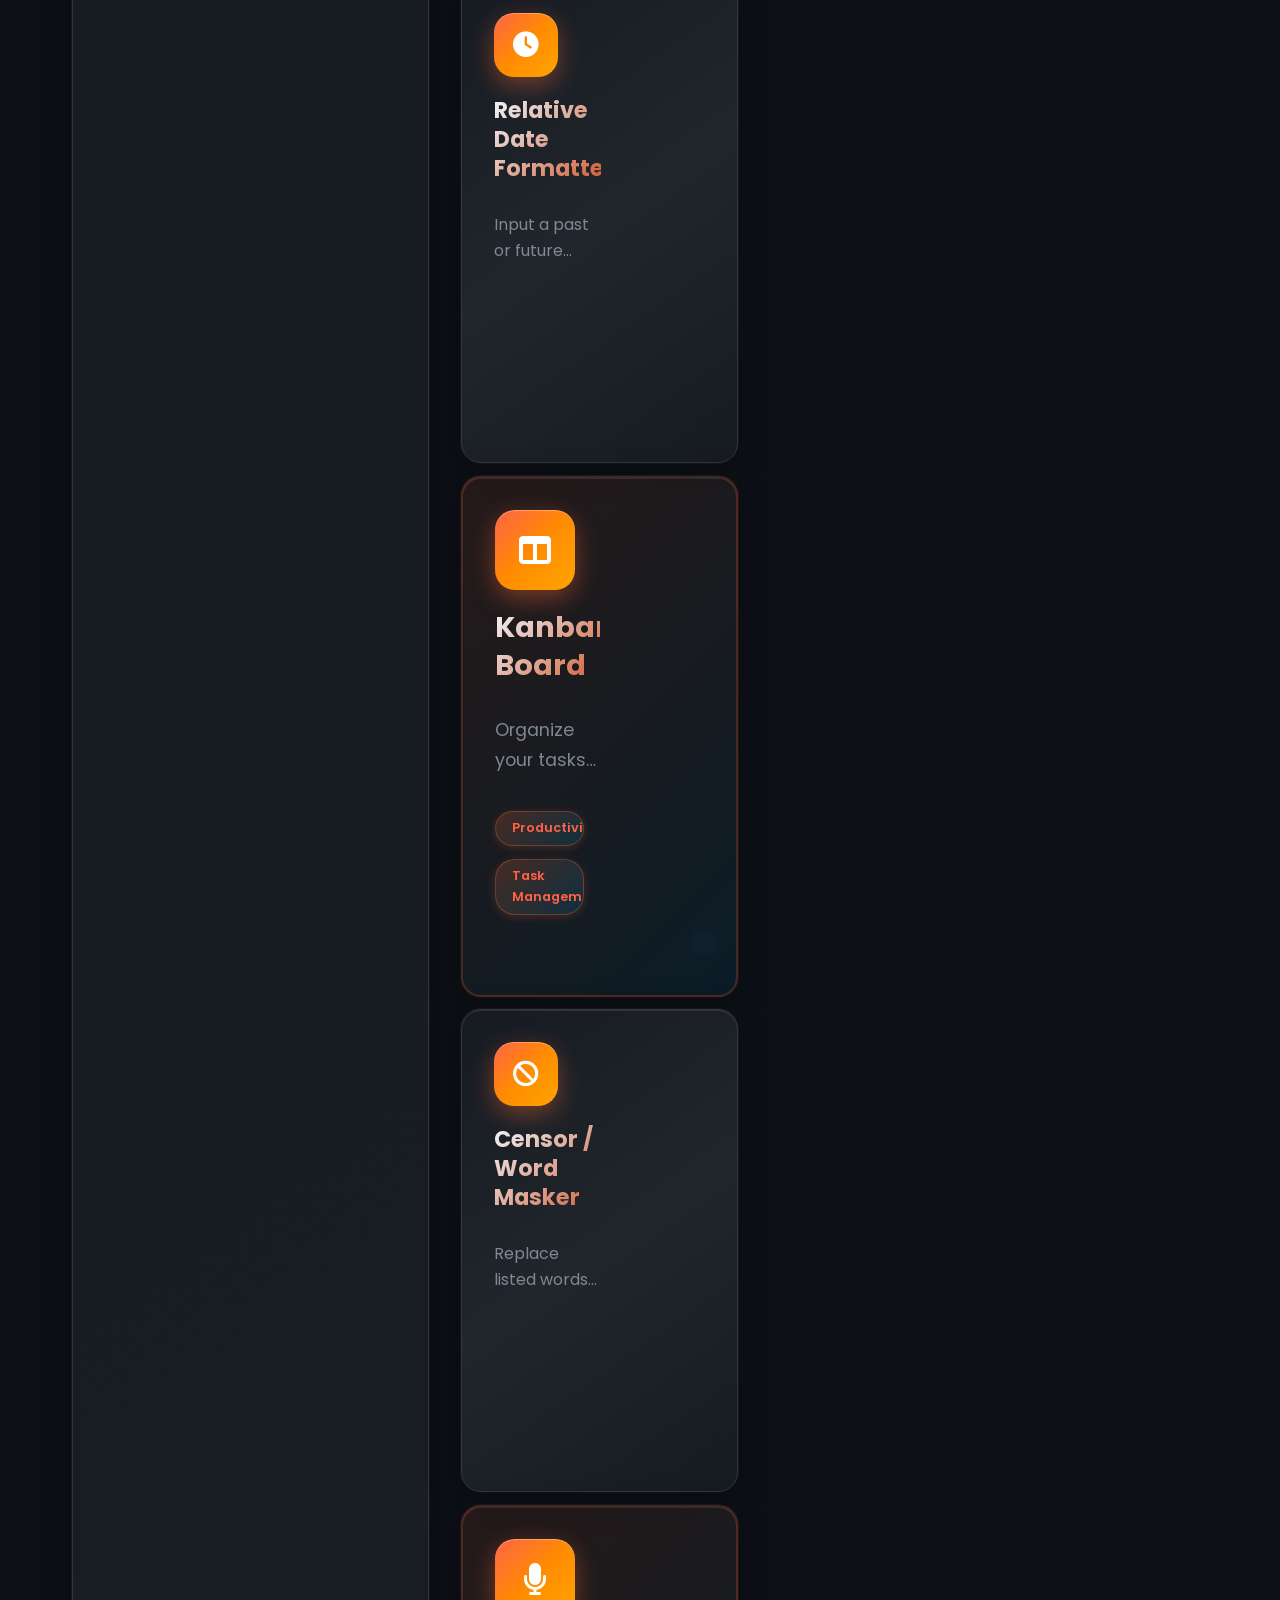
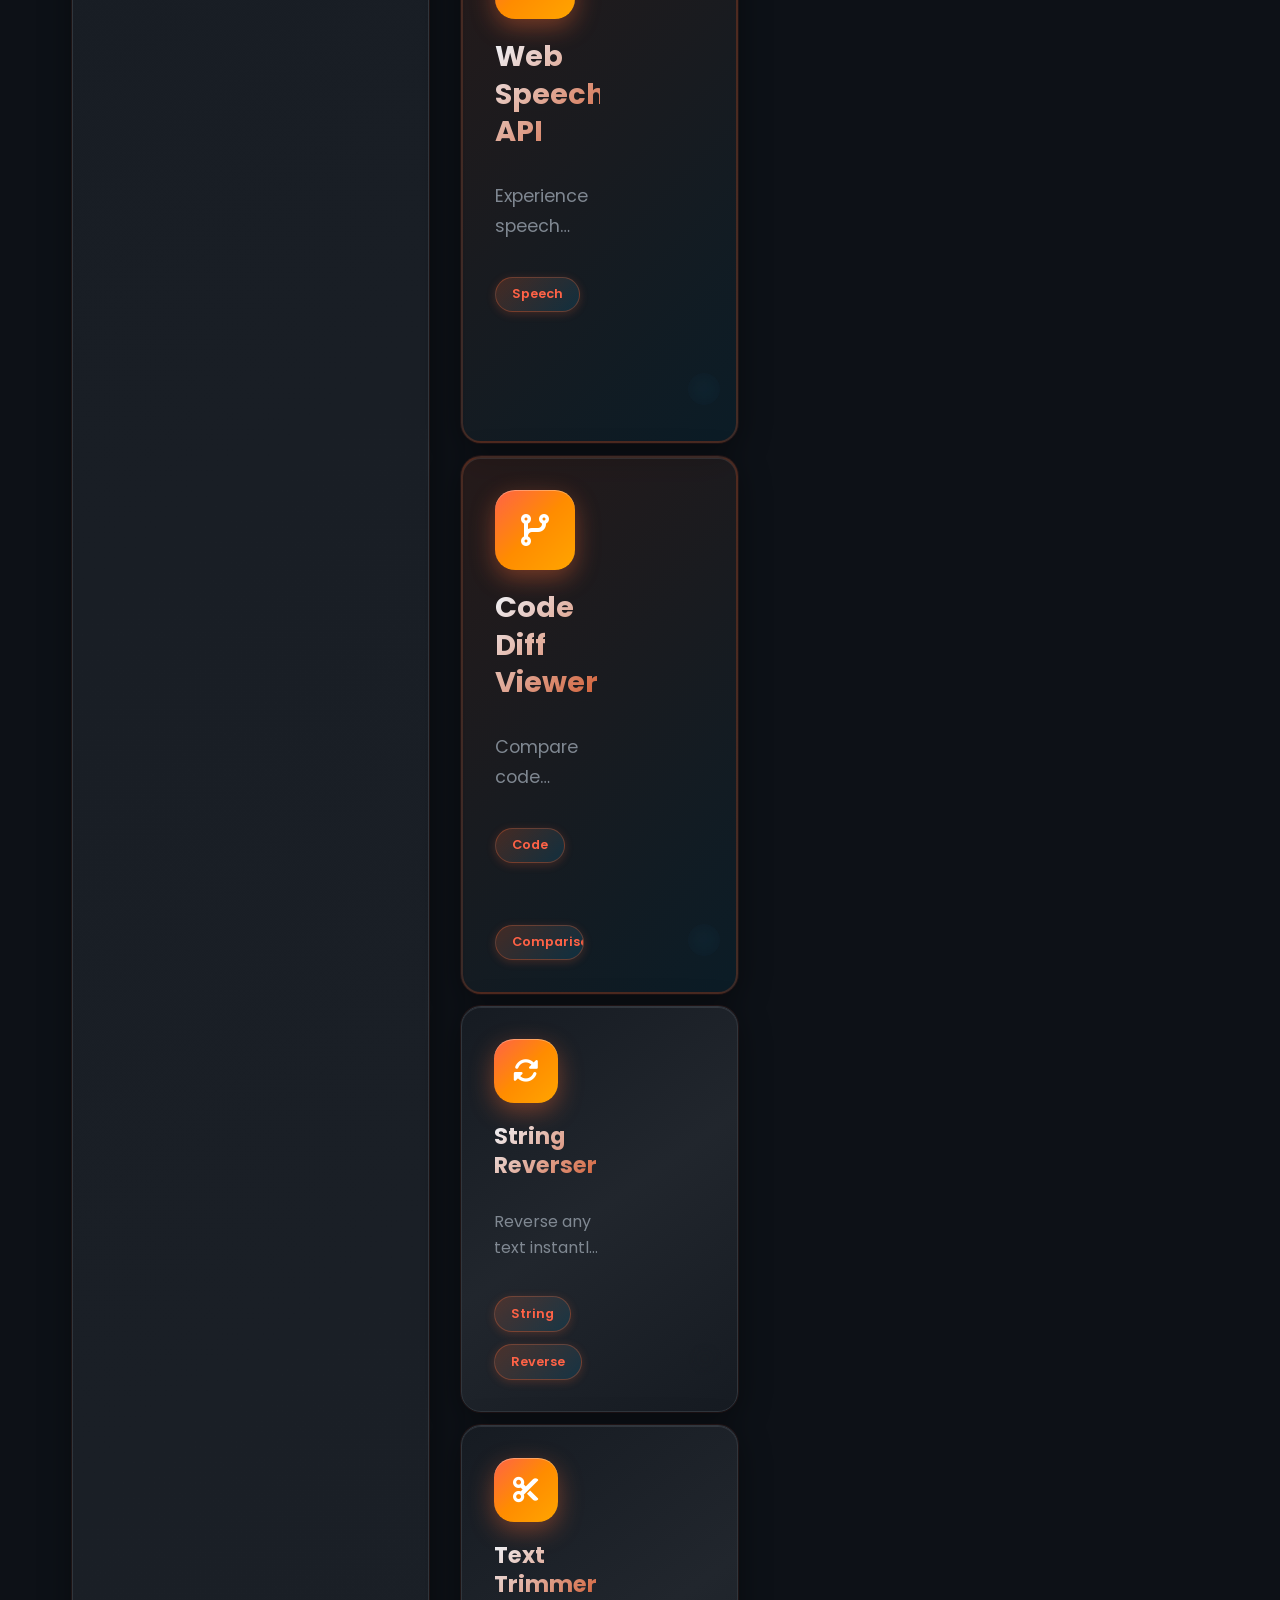
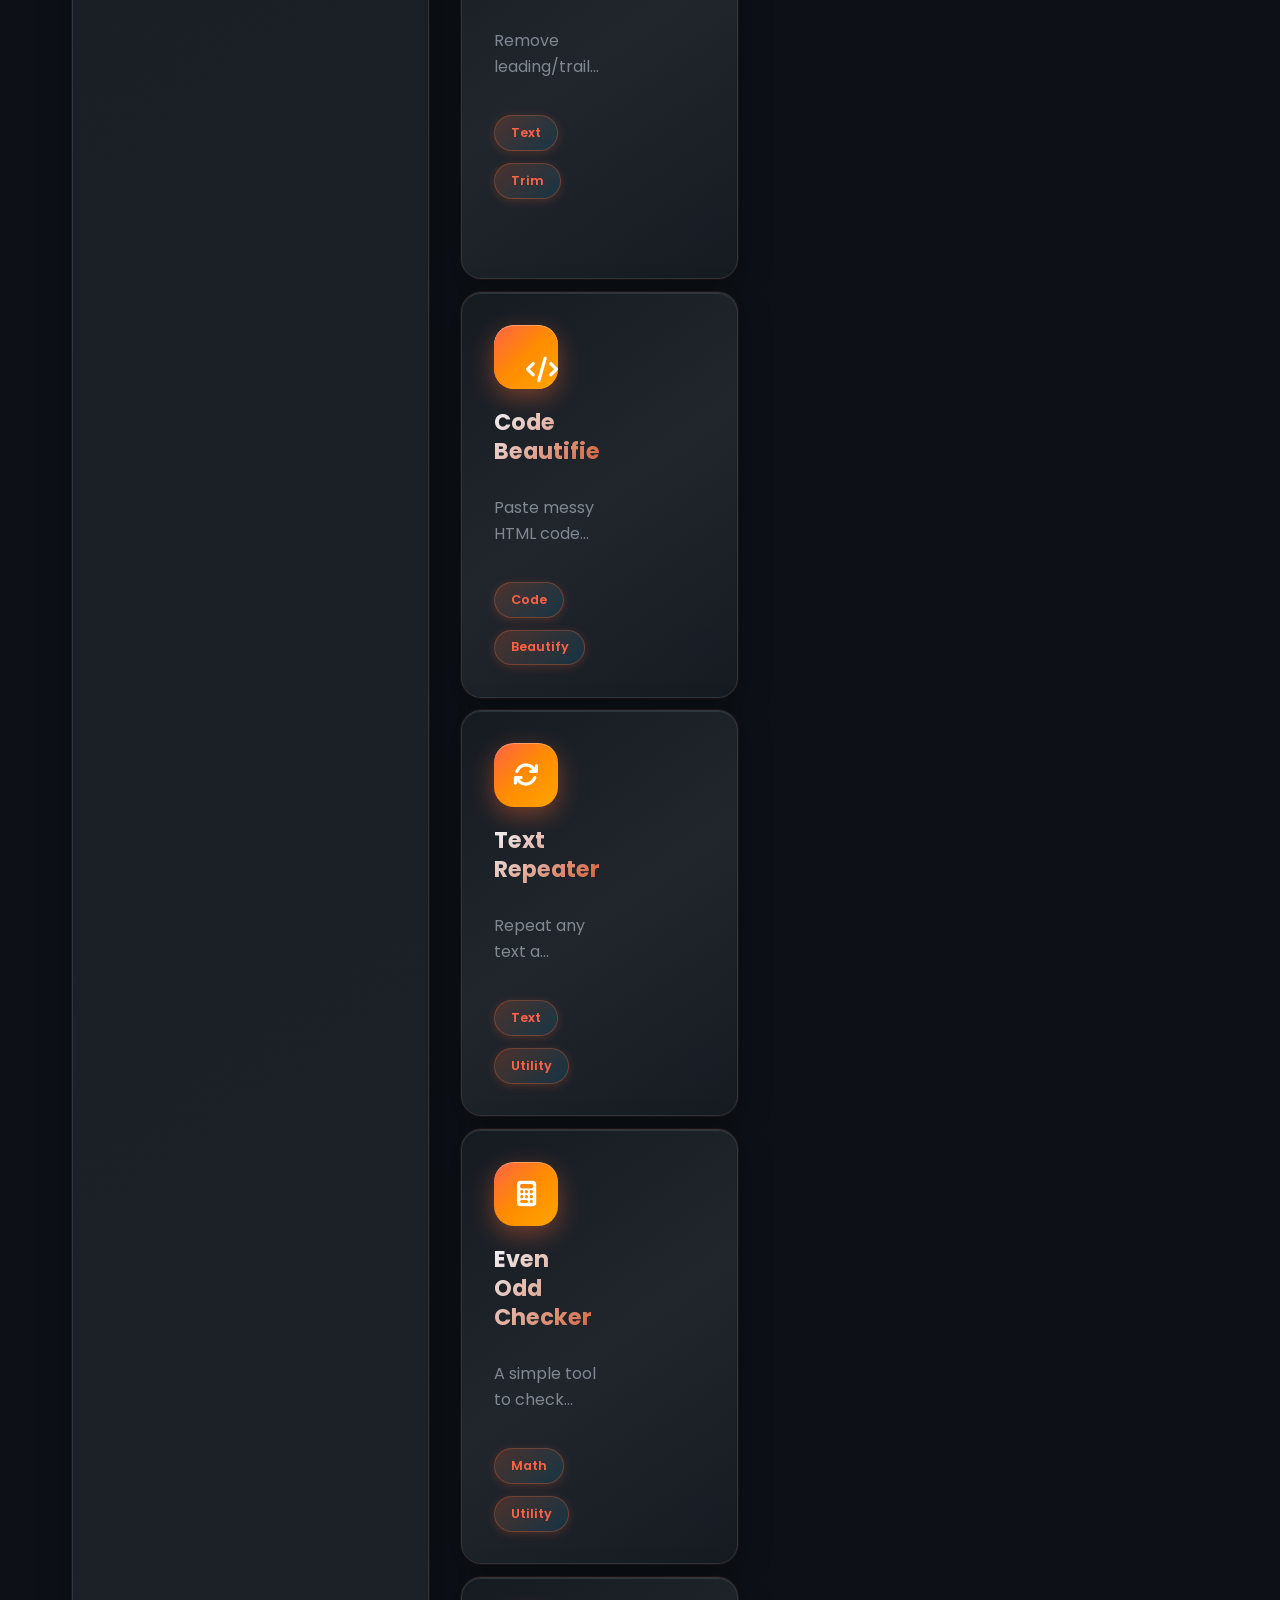
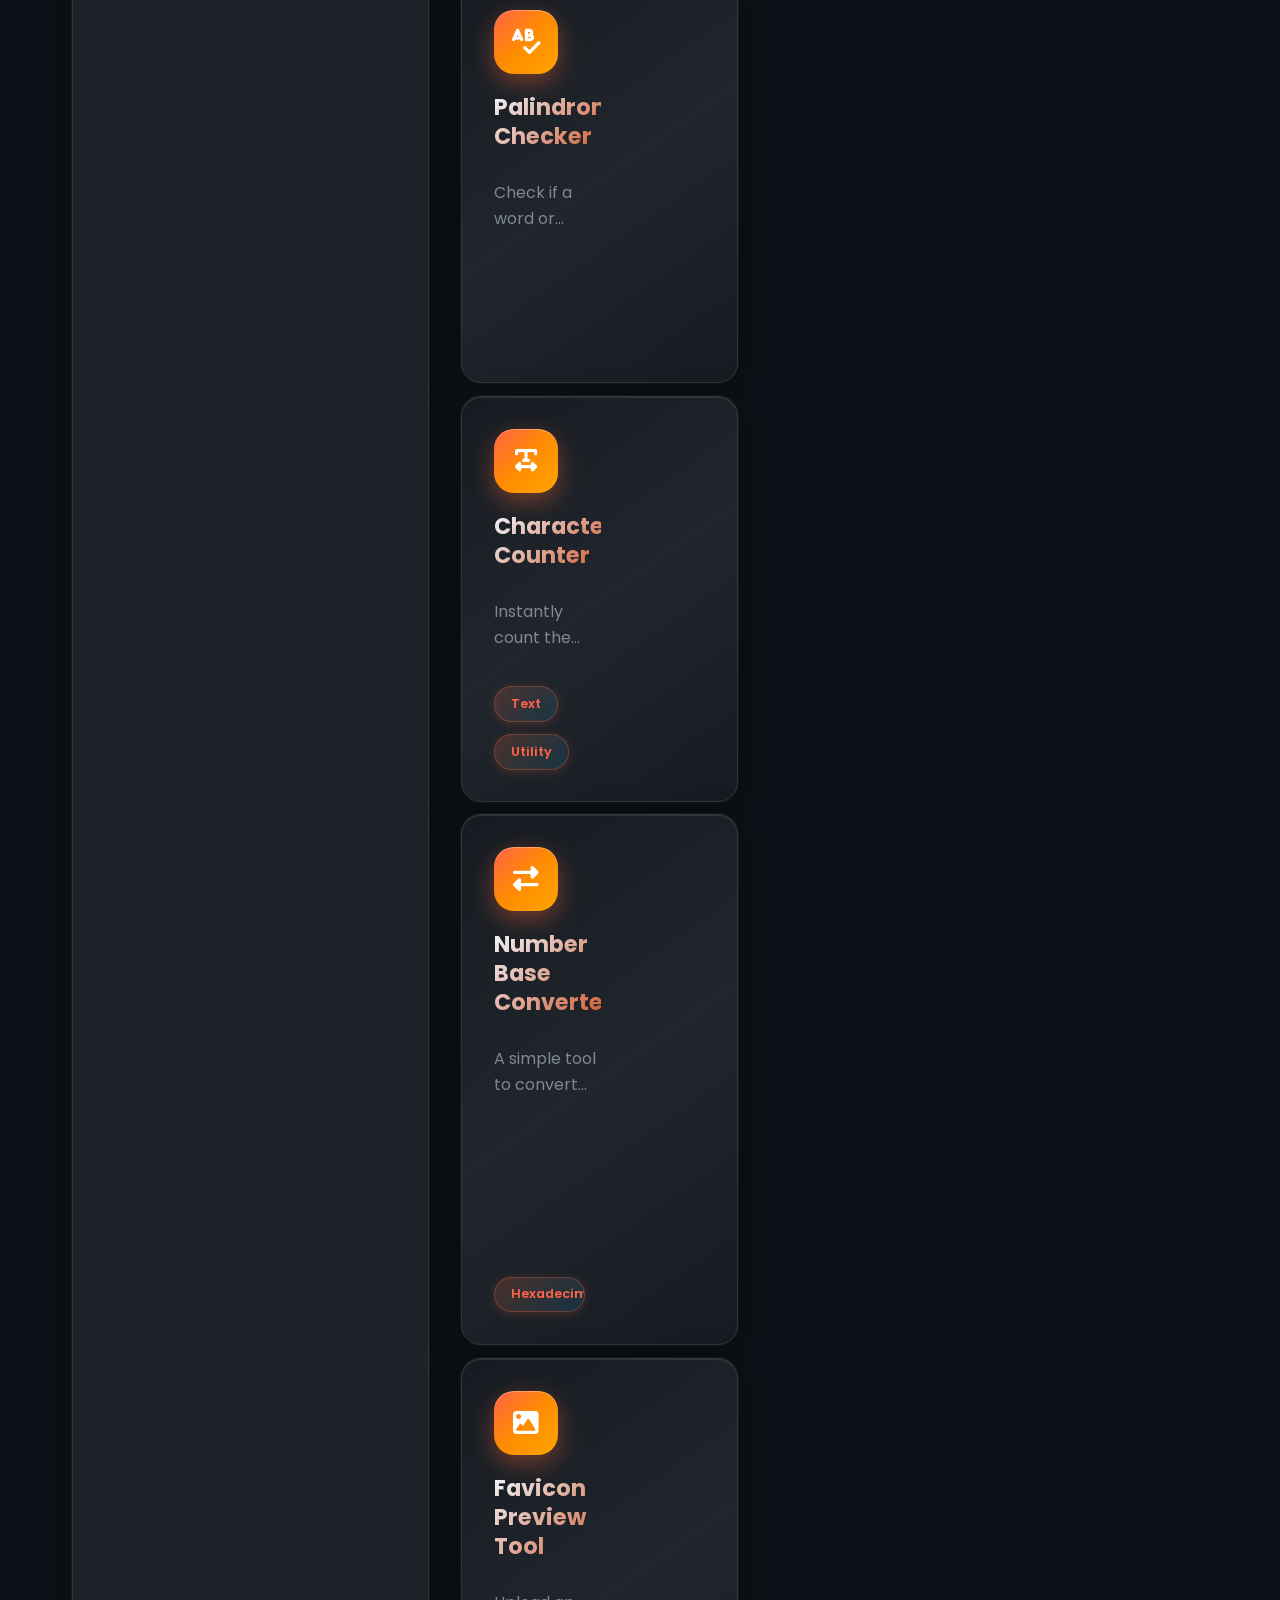
==== commit 1d53641d: "Merge branch 'master' into fix3" ====
--- a/index.html
+++ b/index.html
@@ -450,10 +450,11 @@
                 <div class="search-wrapper">
                     <i class="fas fa-search search-icon"></i>
                     <input type="text" class="search-input"
-                        placeholder="Search tools... (try 'word', 'text', or 'counter')" id="toolSearch">
+                        placeholder="Search tools... (try 'image', 'performance', 'audit', or 'word')" id="toolSearch">
                     <div class="search-suggestions" id="searchSuggestions"></div>
                 </div>
                 <div class="search-stats" id="searchStats">
+                    <span id="resultCount">68</span> tools found
                     <span id="resultCount">17</span> tools found
                 </div>
             </div>
@@ -2071,6 +2072,28 @@
                                                 <i class="fas fa-arrow-right"></i>
                                             </div>
                                         </a>
+                                        <!-- Image Performance Audit Tool -->
+                                        <a href="tools/image-performance-audit/index.html" class="tool-card"
+                                            data-category="utility">
+                                            <div class="tool-icon">
+                                                <i class="fas fa-chart-line"></i>
+                                            </div>
+                                            <div class="tool-content">
+                                                <h3 class="tool-title">Image Performance Audit</h3>
+                                                <p class="tool-description">
+                                                    Analyze any webpage's images for performance issues, missing alt tags, 
+                                                    and optimization opportunities. Get detailed insights and recommendations.
+                                                </p>
+                                                <div class="tool-tags">
+                                                    <span class="tag">Performance</span>
+                                                    <span class="tag">SEO</span>
+                                                    <span class="tag">Images</span>
+                                                </div>
+                                            </div>
+                                            <div class="tool-arrow">
+                                                <i class="fas fa-arrow-right"></i>
+                                            </div>
+                                        </a>
                                         <!-- String-Length_counter -->
                                         <a href="tools/string-length-counter/index.html" class="tool-card"
                                             data-category="utility">
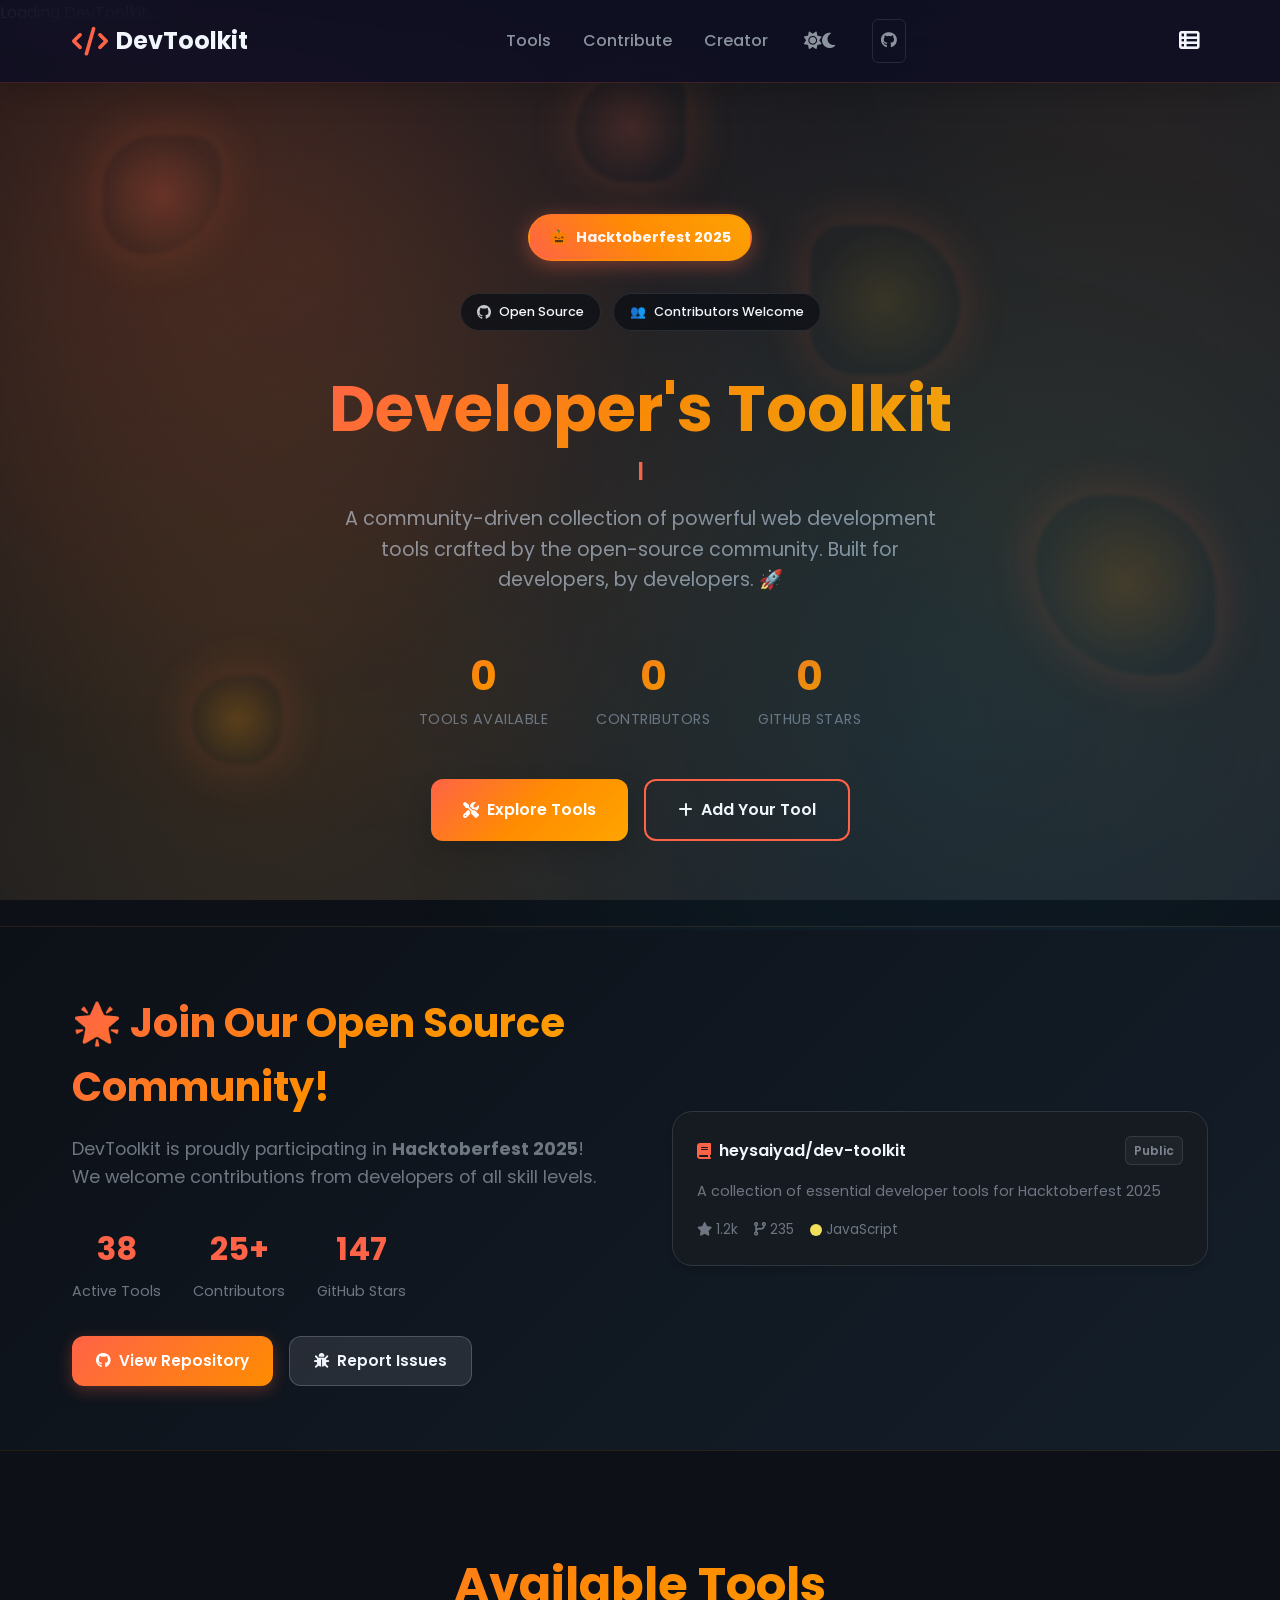
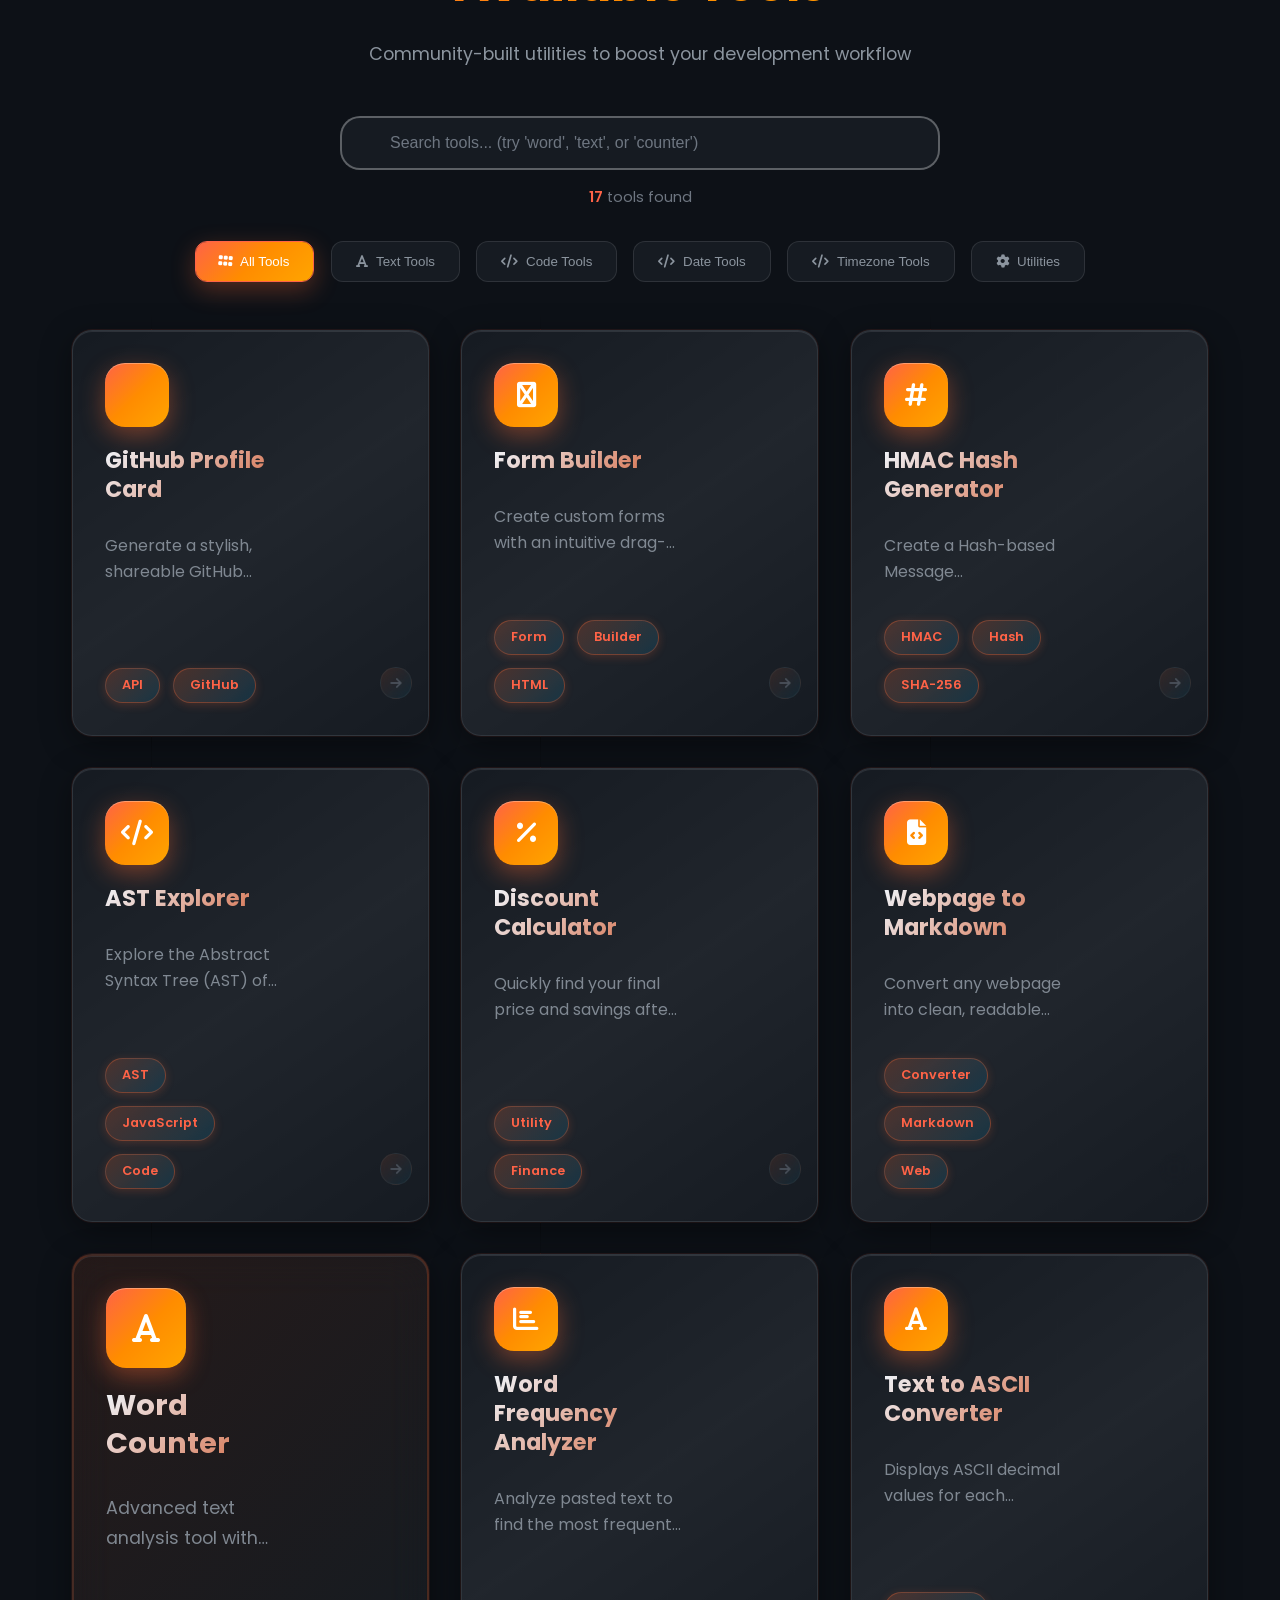
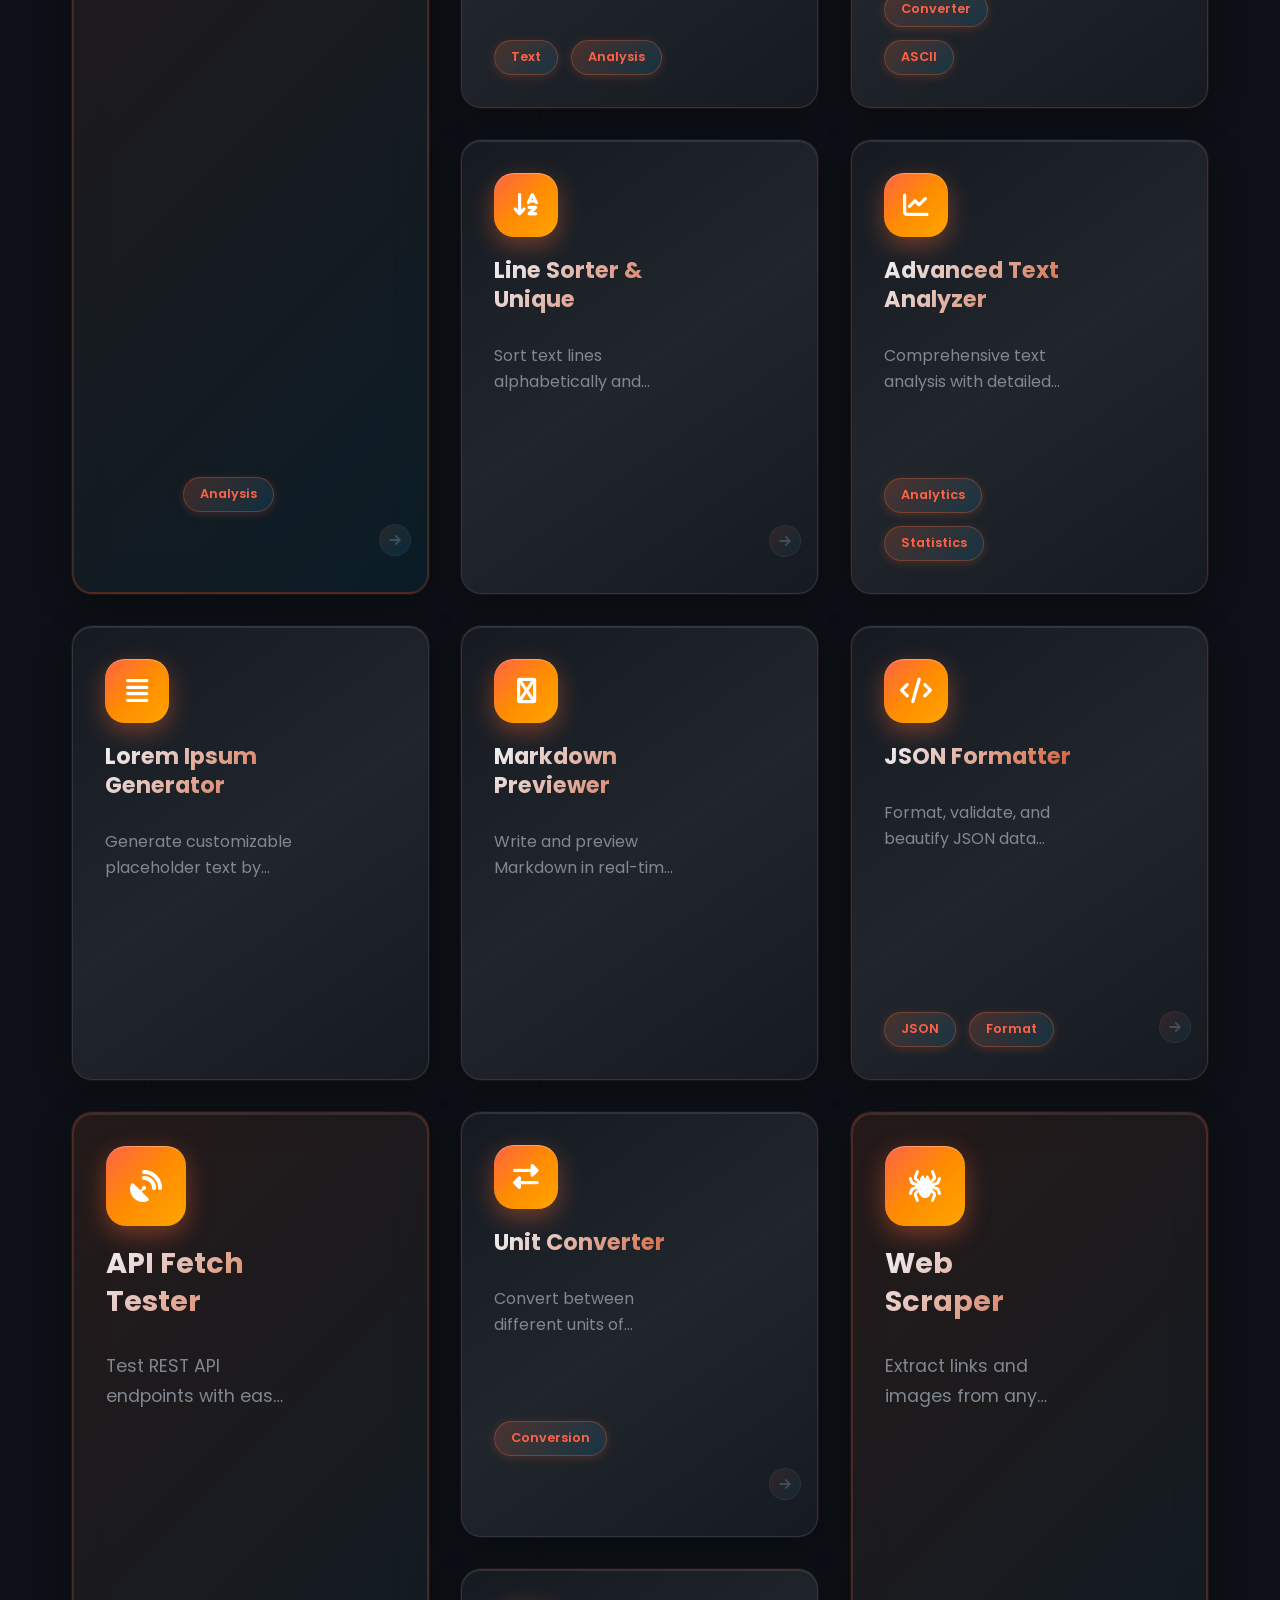
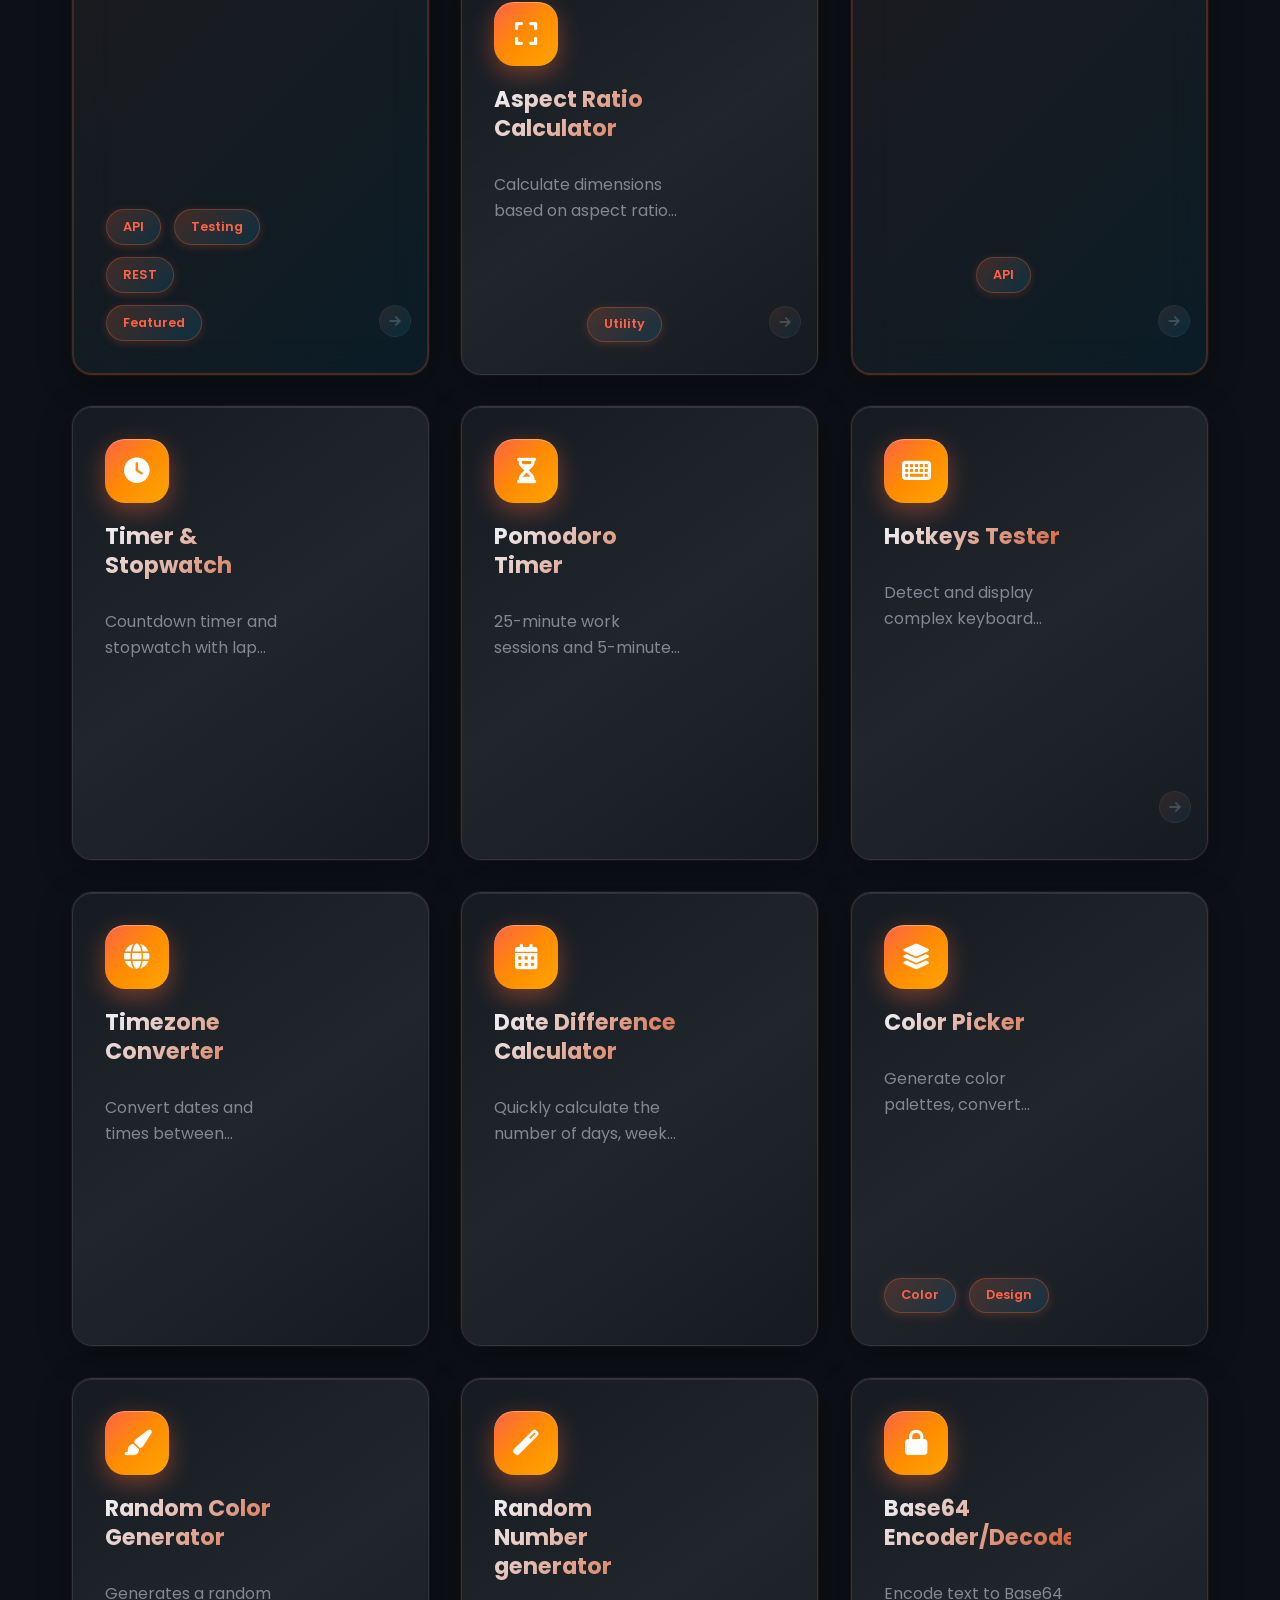
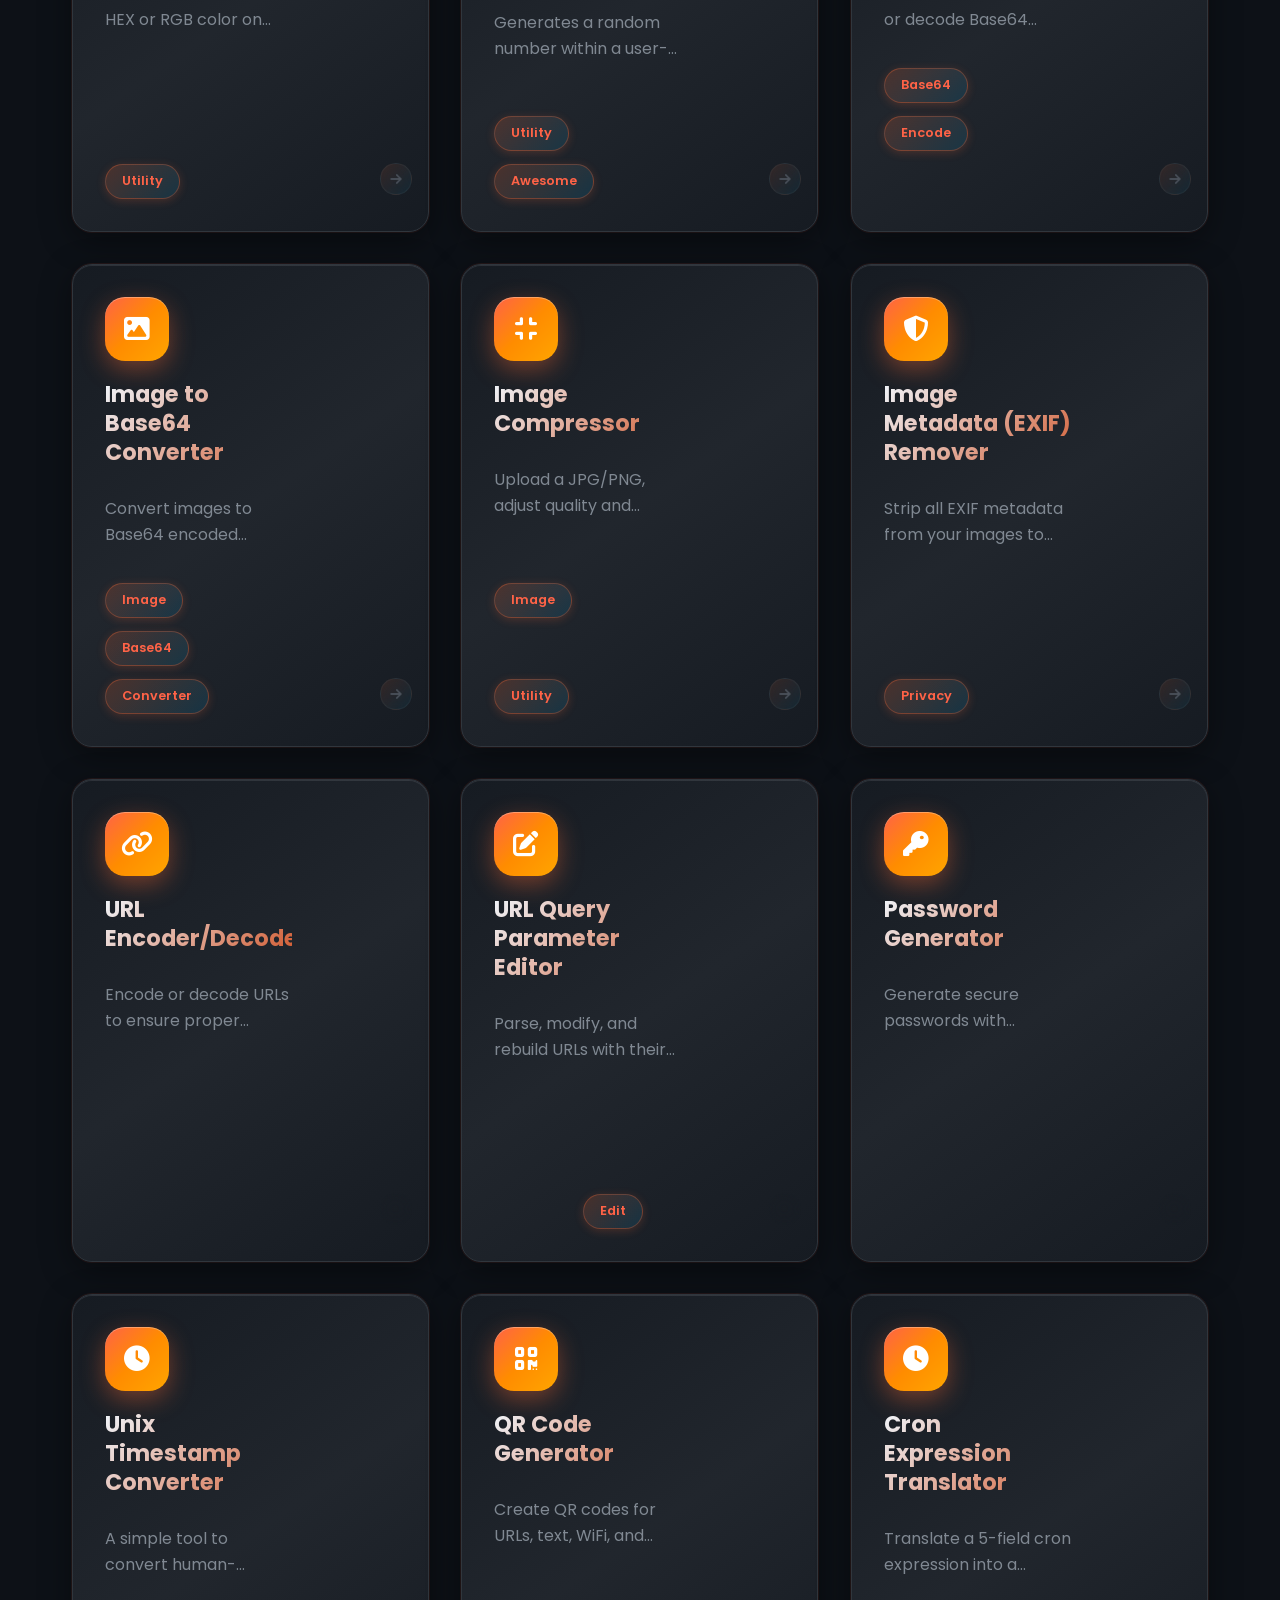
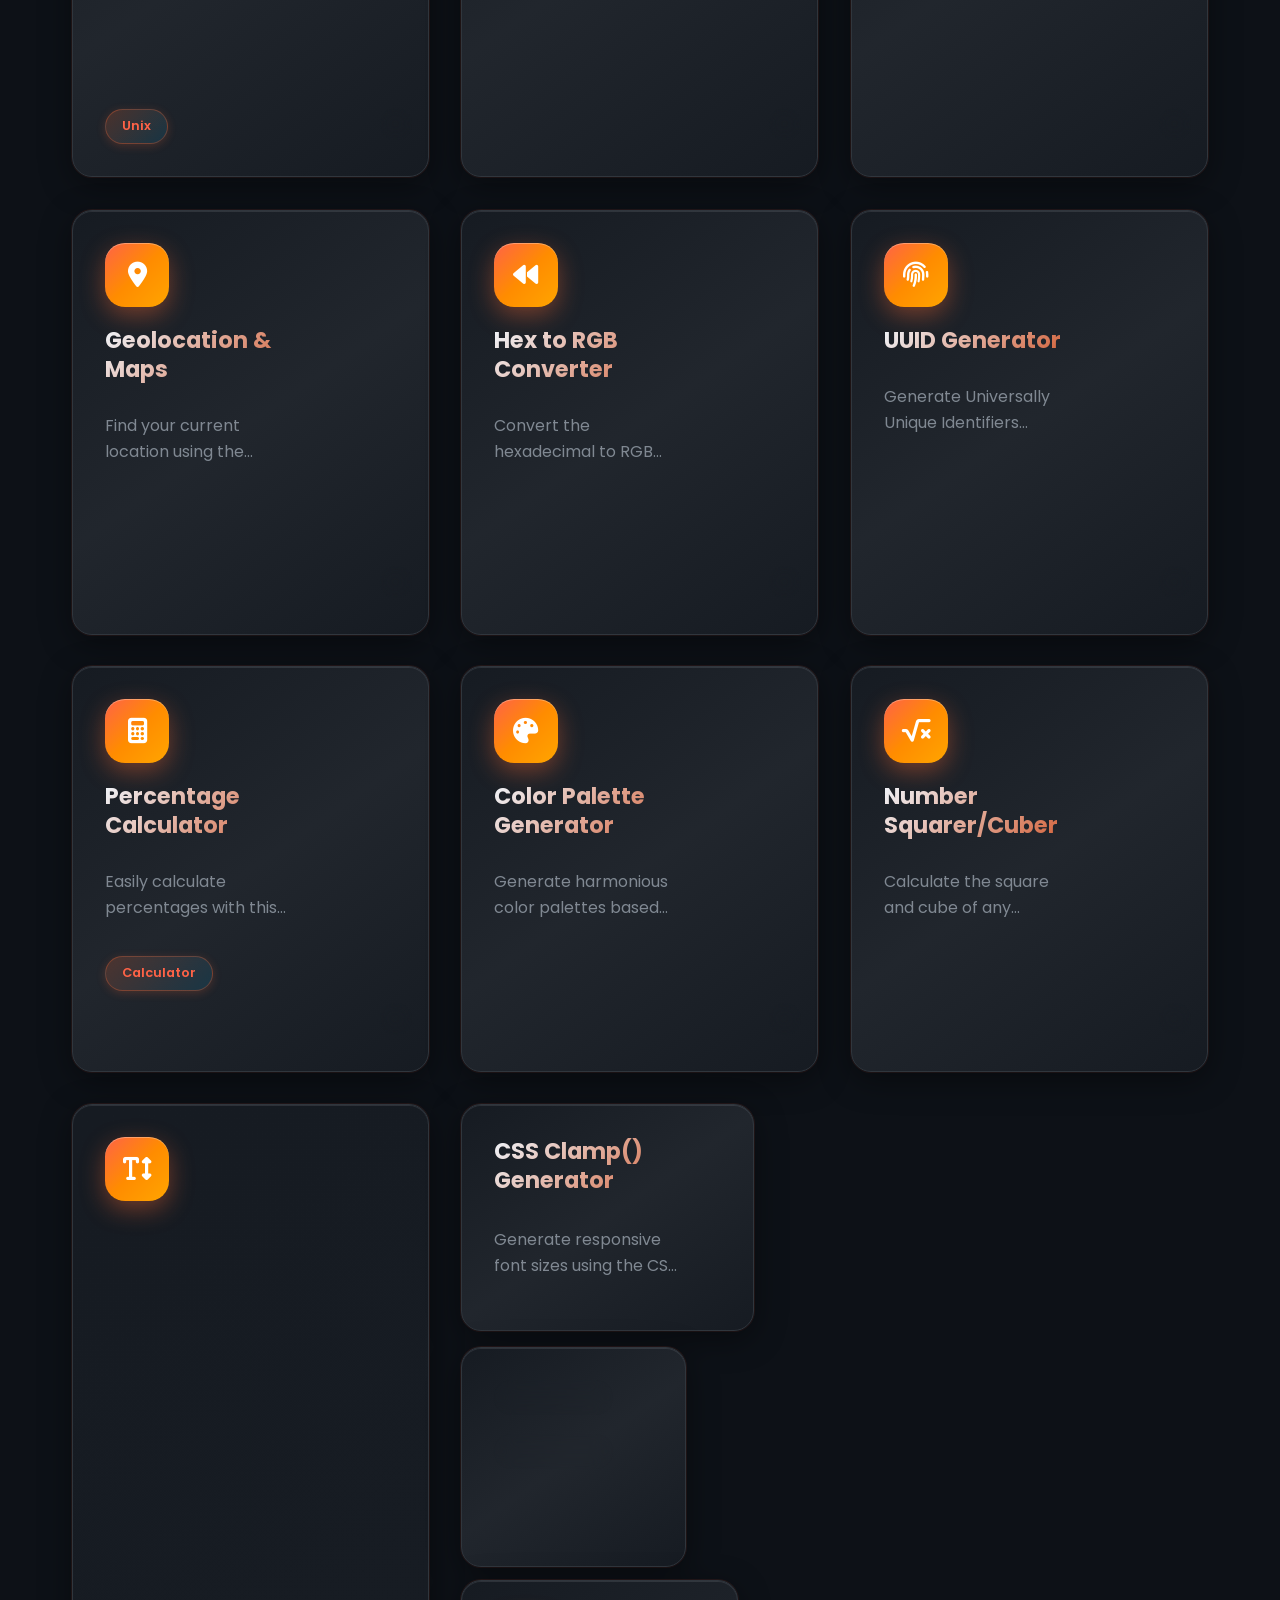
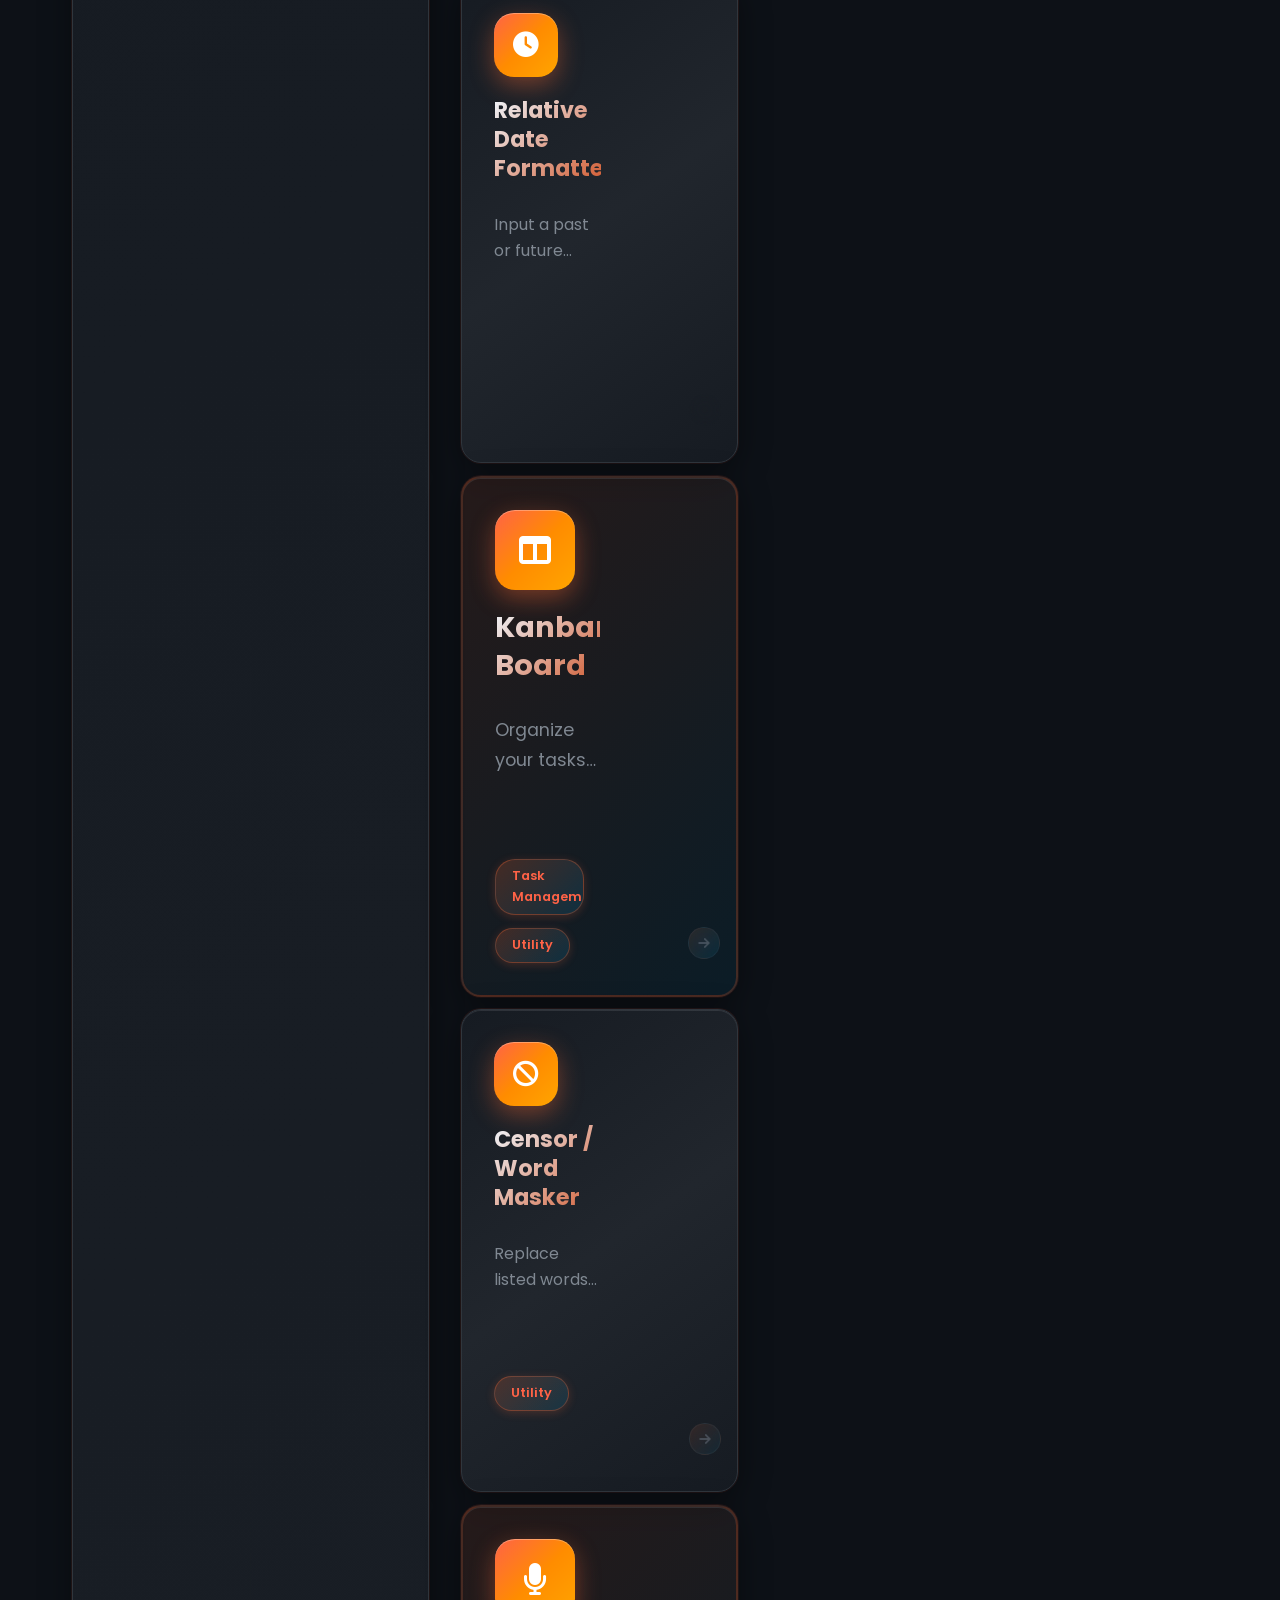
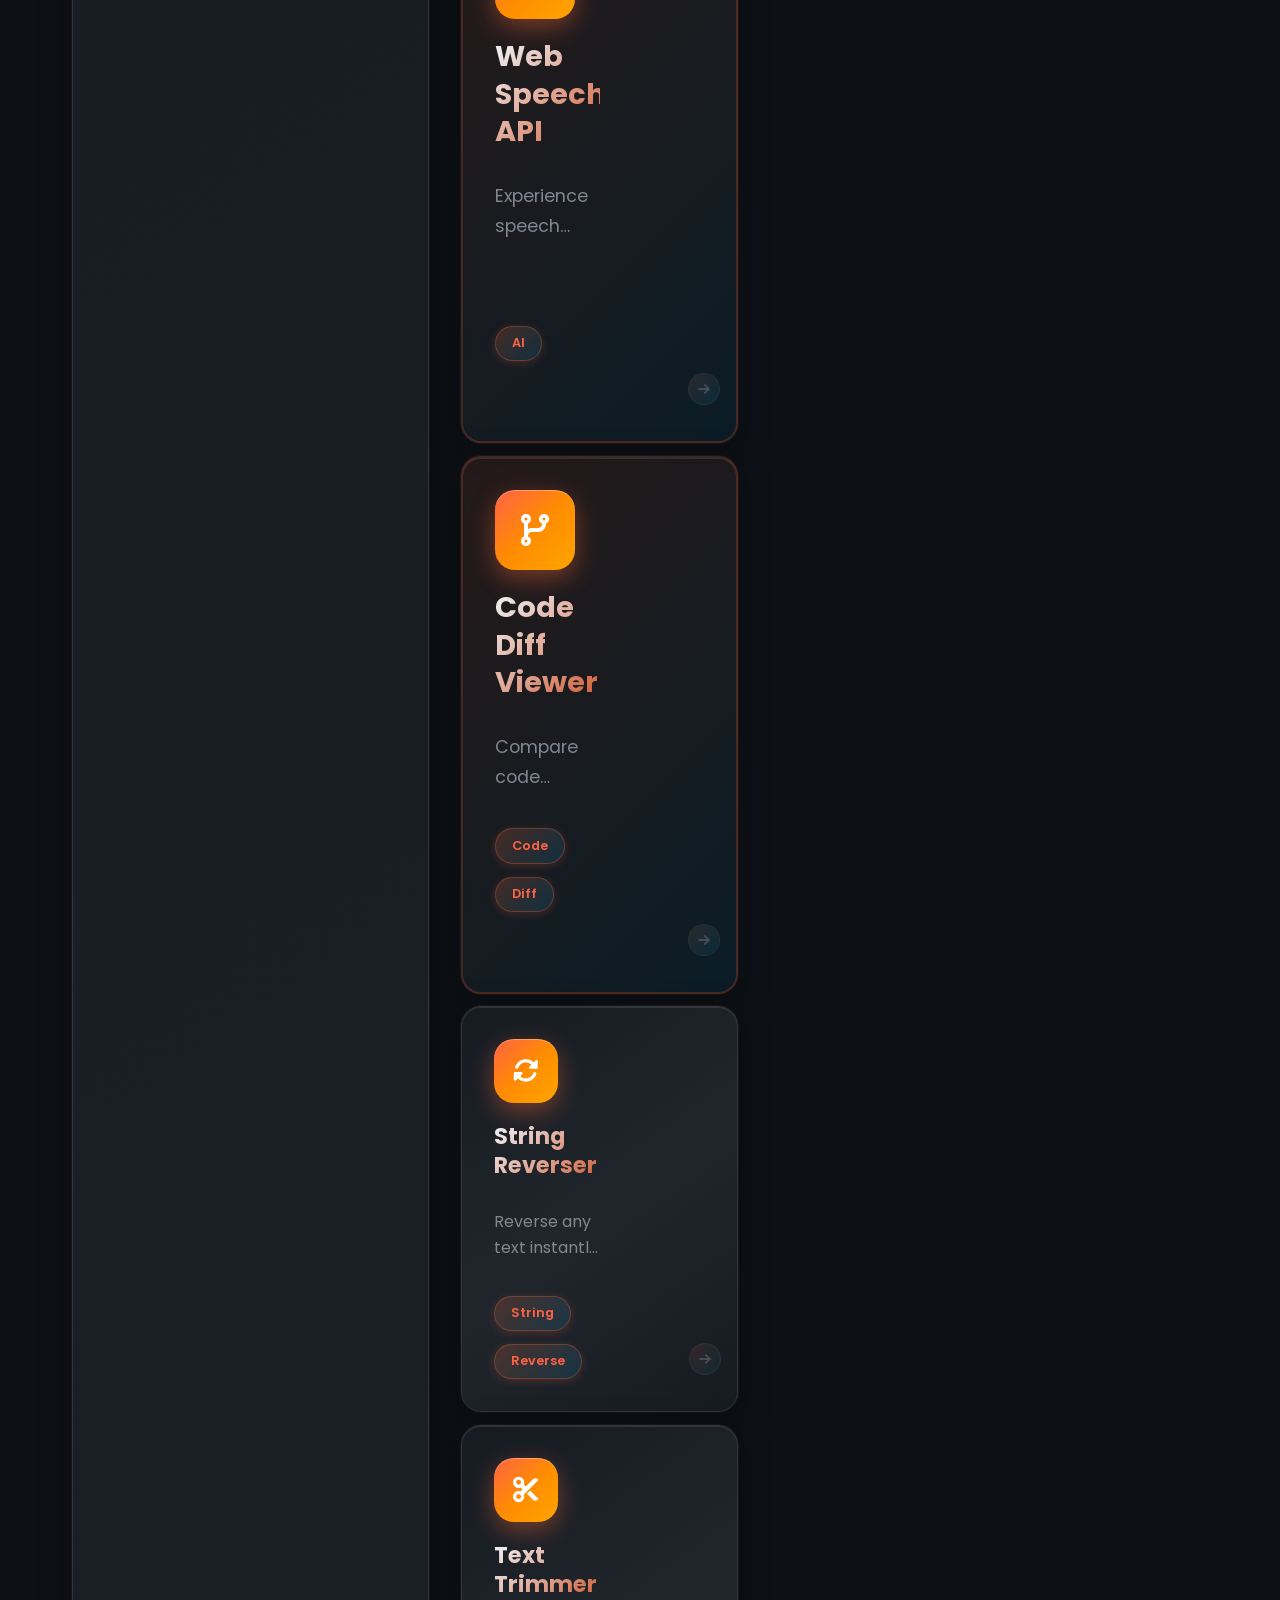
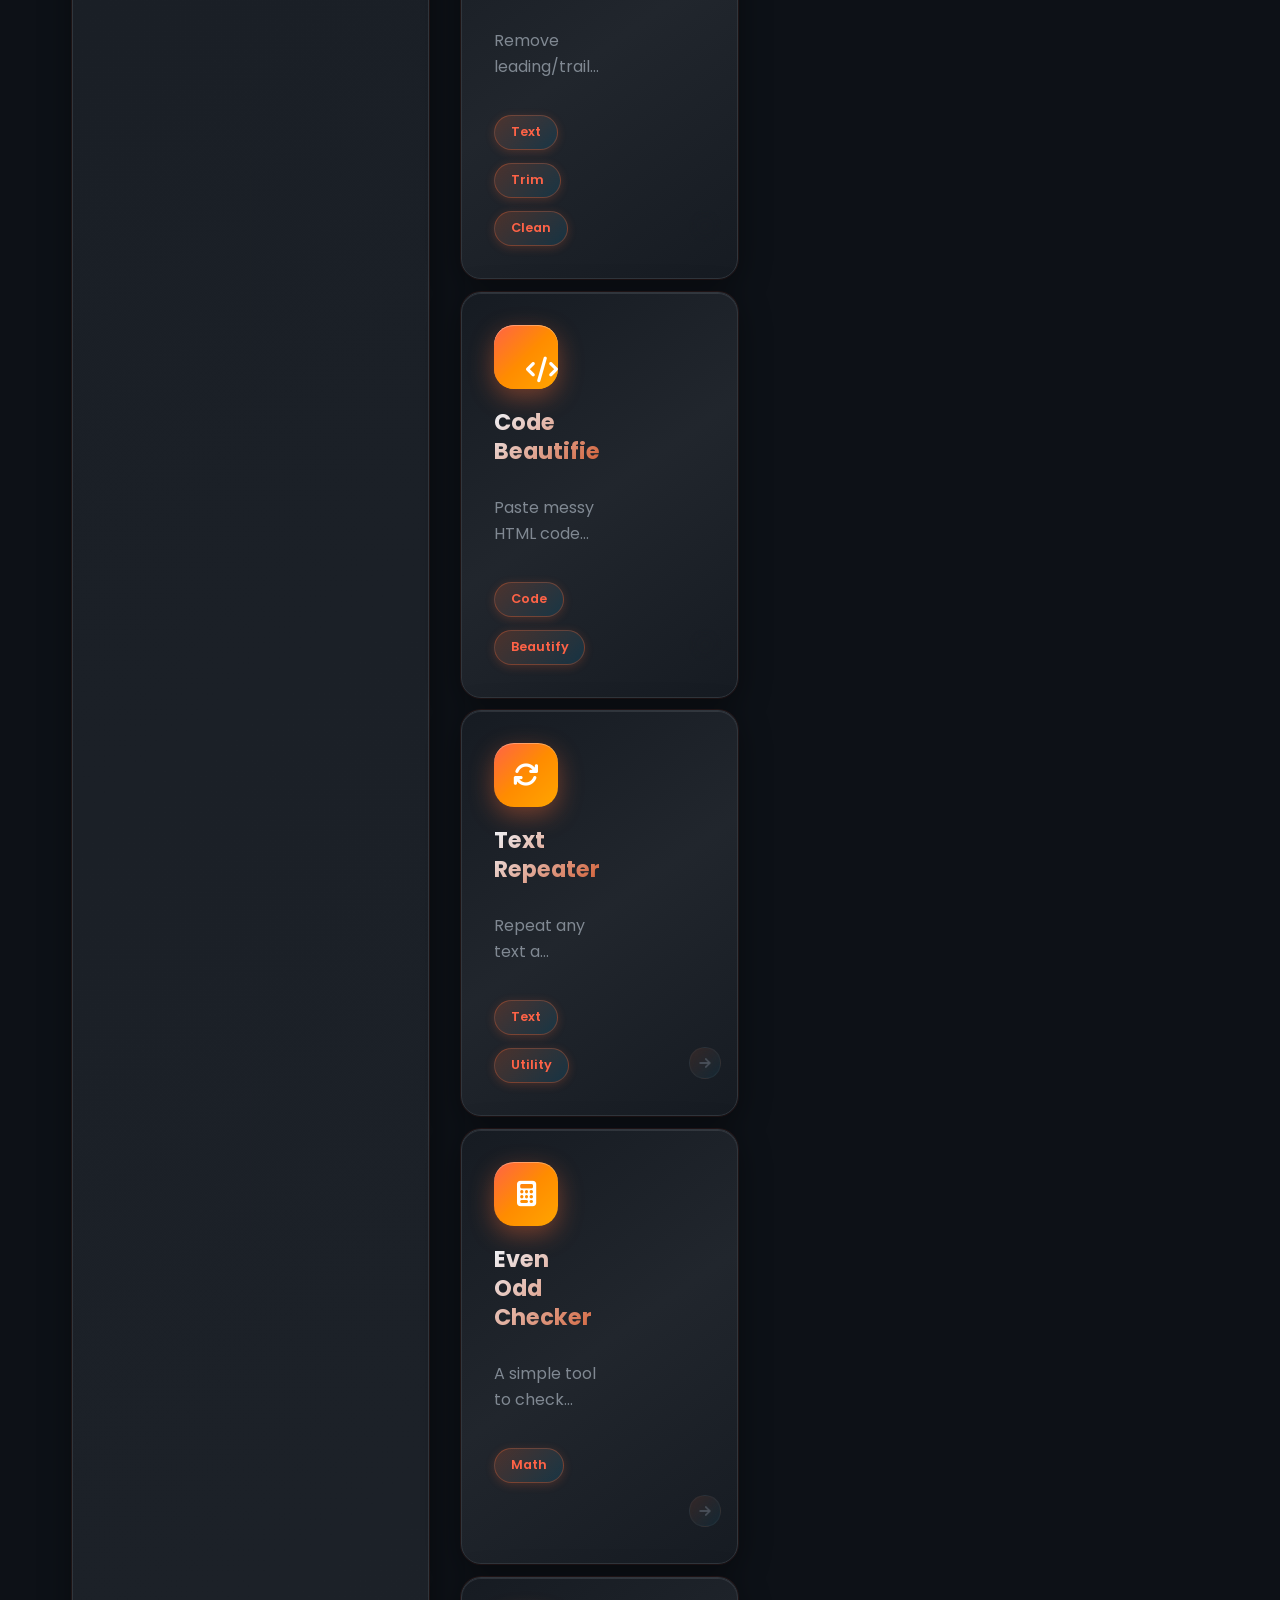
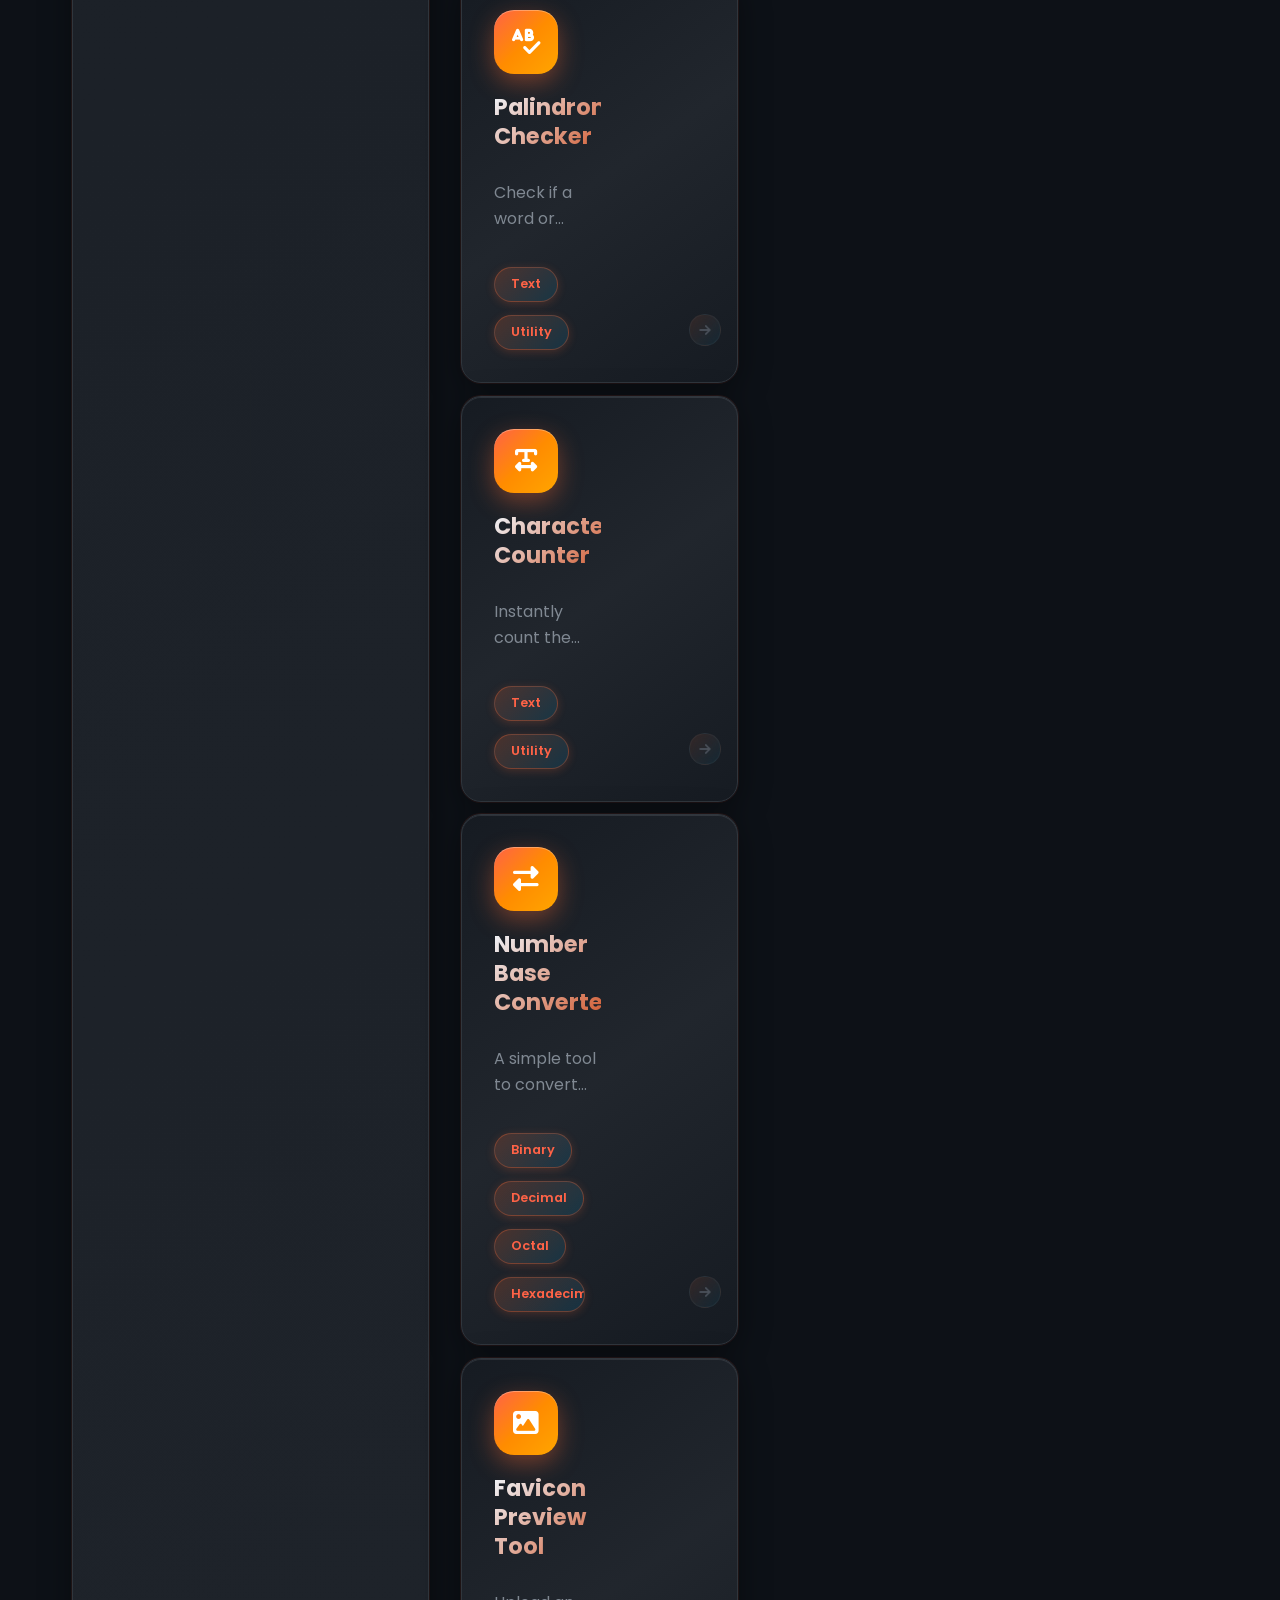
==== commit a359b92a: "css_gradient_generator" ====
--- a/index.html
+++ b/index.html
@@ -450,11 +450,10 @@
                 <div class="search-wrapper">
                     <i class="fas fa-search search-icon"></i>
                     <input type="text" class="search-input"
-                        placeholder="Search tools... (try 'image', 'performance', 'audit', or 'word')" id="toolSearch">
+                        placeholder="Search tools... (try 'word', 'text', or 'counter')" id="toolSearch">
                     <div class="search-suggestions" id="searchSuggestions"></div>
                 </div>
                 <div class="search-stats" id="searchStats">
-                    <span id="resultCount">68</span> tools found
                     <span id="resultCount">17</span> tools found
                 </div>
             </div>
@@ -2072,28 +2071,6 @@
                                                 <i class="fas fa-arrow-right"></i>
                                             </div>
                                         </a>
-                                        <!-- Image Performance Audit Tool -->
-                                        <a href="tools/image-performance-audit/index.html" class="tool-card"
-                                            data-category="utility">
-                                            <div class="tool-icon">
-                                                <i class="fas fa-chart-line"></i>
-                                            </div>
-                                            <div class="tool-content">
-                                                <h3 class="tool-title">Image Performance Audit</h3>
-                                                <p class="tool-description">
-                                                    Analyze any webpage's images for performance issues, missing alt tags, 
-                                                    and optimization opportunities. Get detailed insights and recommendations.
-                                                </p>
-                                                <div class="tool-tags">
-                                                    <span class="tag">Performance</span>
-                                                    <span class="tag">SEO</span>
-                                                    <span class="tag">Images</span>
-                                                </div>
-                                            </div>
-                                            <div class="tool-arrow">
-                                                <i class="fas fa-arrow-right"></i>
-                                            </div>
-                                        </a>
                                         <!-- String-Length_counter -->
                                         <a href="tools/string-length-counter/index.html" class="tool-card"
                                             data-category="utility">
@@ -2173,6 +2150,24 @@
                                                     <span class="tag">Project</span>
                                                     <span class="tag">Planning</span>
                                                     <span class="tag">Charts</span>
+                                                </div>
+                                            </div>
+                                            <div class="tool-arrow">
+                                                <i class="fas fa-arrow-right"></i>
+                                            </div>
+                                        </a>
+                                        <!--CSS Gradient Generator-->
+                                        <a href="tools/css-gradient-generator/index.html" class="tool-card" data-category="utility">
+                                            <div class="tool-icon">
+                                                <i class="fas fa-fill-drip"></i>
+                                            </div>
+                                            <div class="tool-content">
+                                                <h3 class="tool-title">CSS Gradient Generator</h3>
+                                                <p class="tool-description">Create beautiful CSS gradients with an intuitive interface. Choose colors, direction, and get the CSS code instantly.</p>
+                                                <div class="tool-tags">
+                                                    <span class="tag">CSS</span>
+                                                    <span class="tag">Gradient</span>
+                                                    <span class="tag">Utility</span>
                                                 </div>
                                             </div>
                                             <div class="tool-arrow">
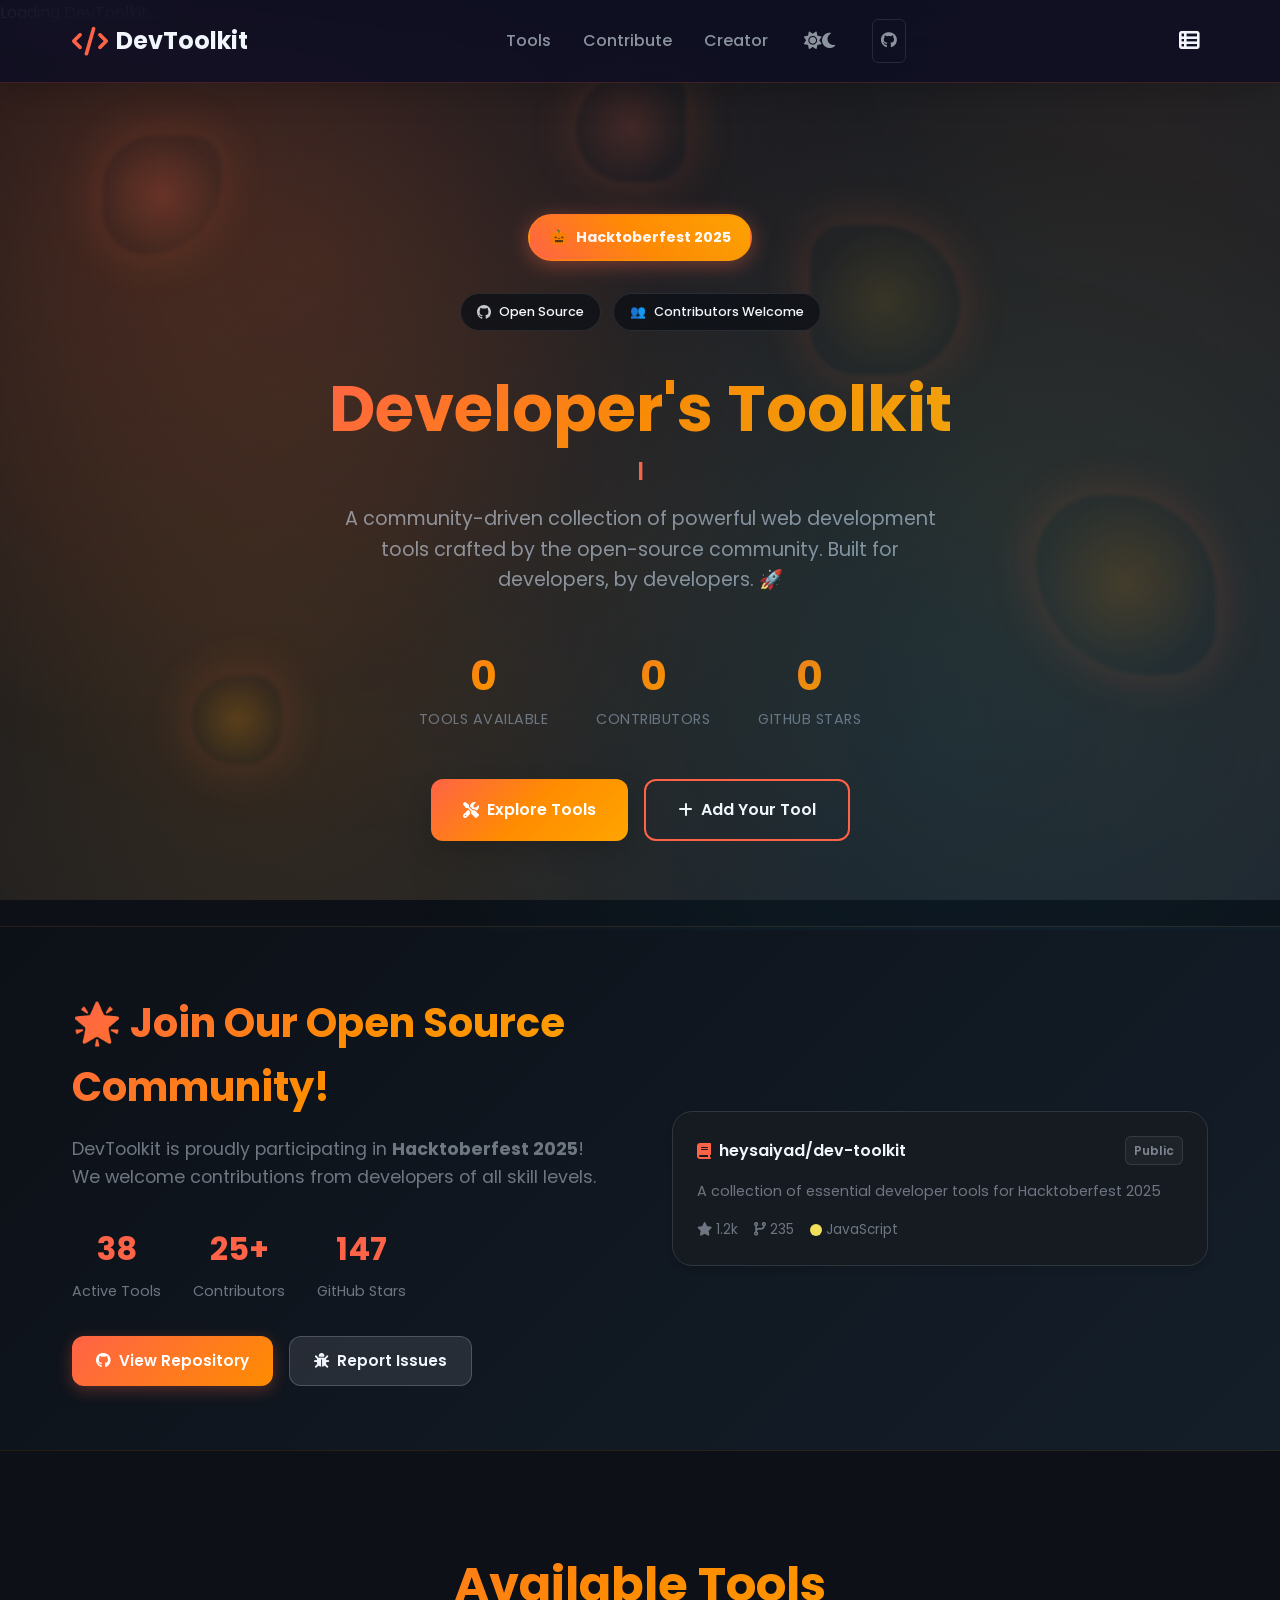
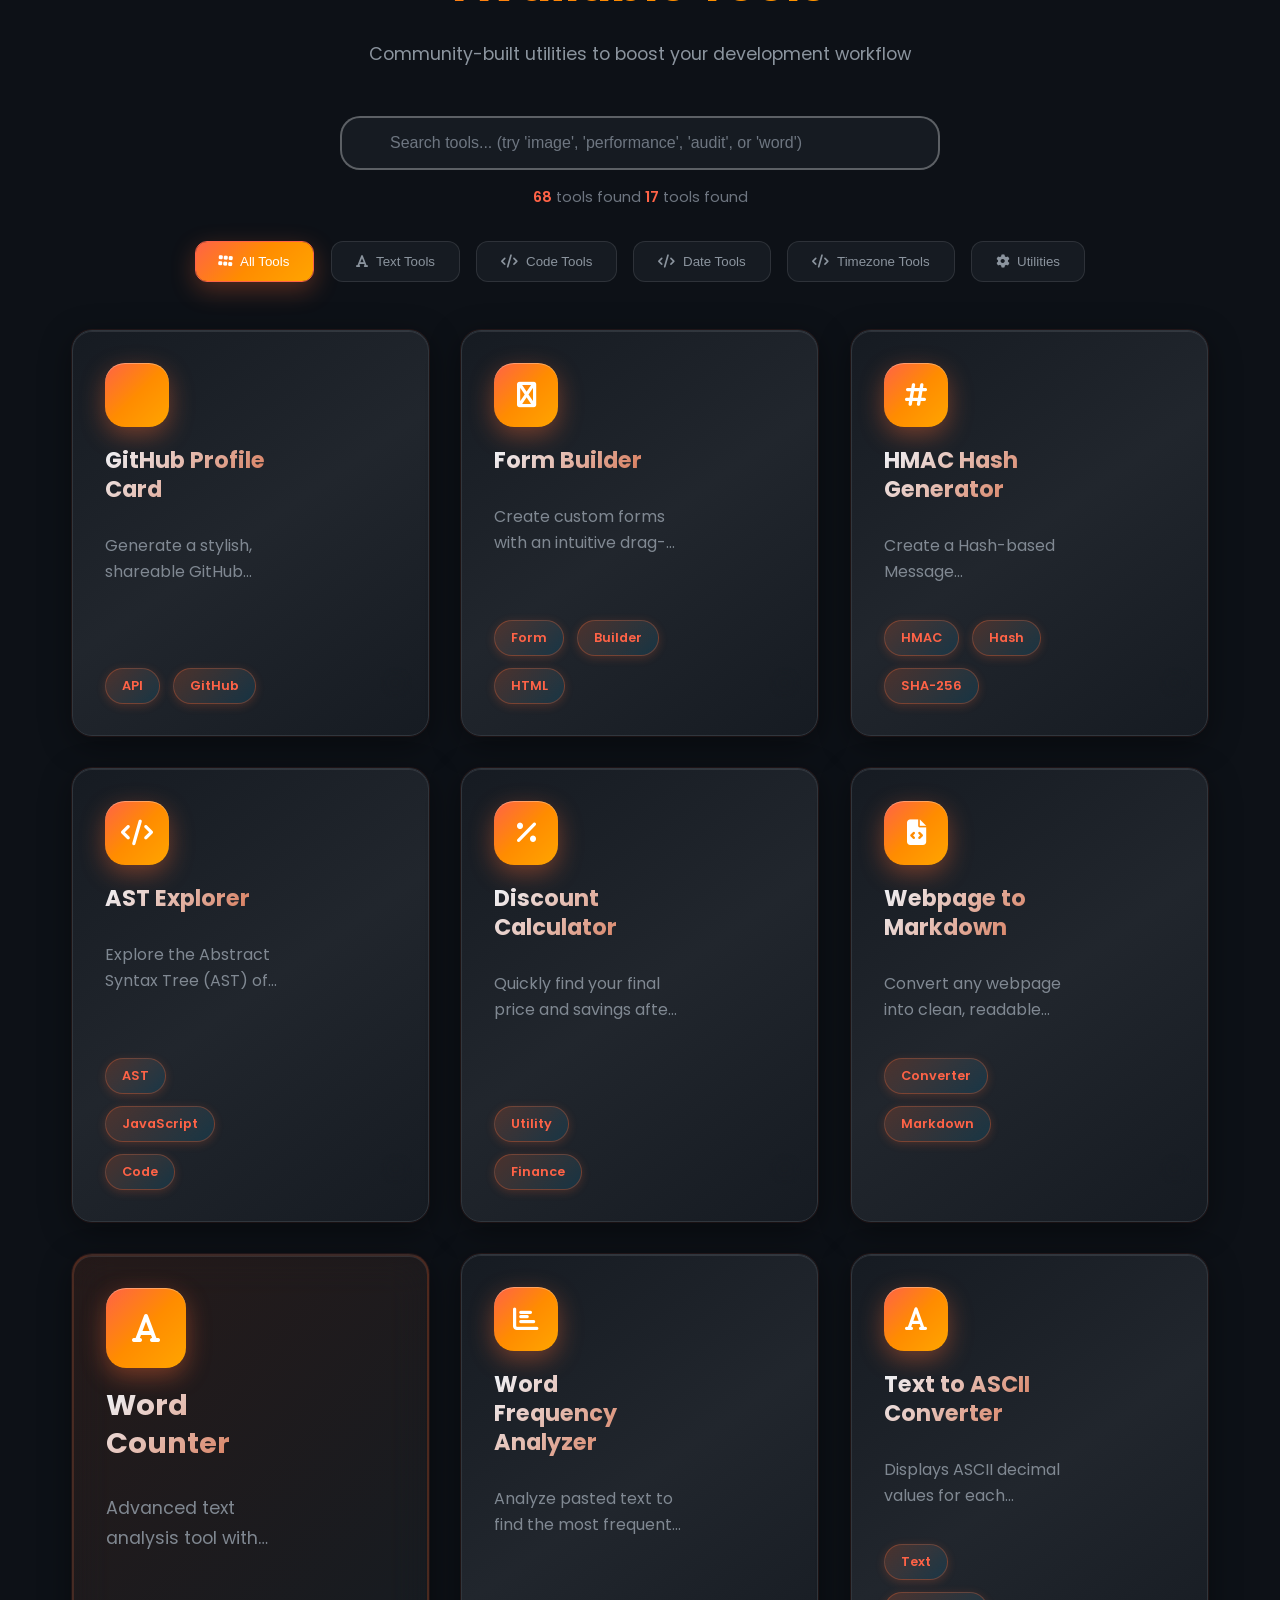
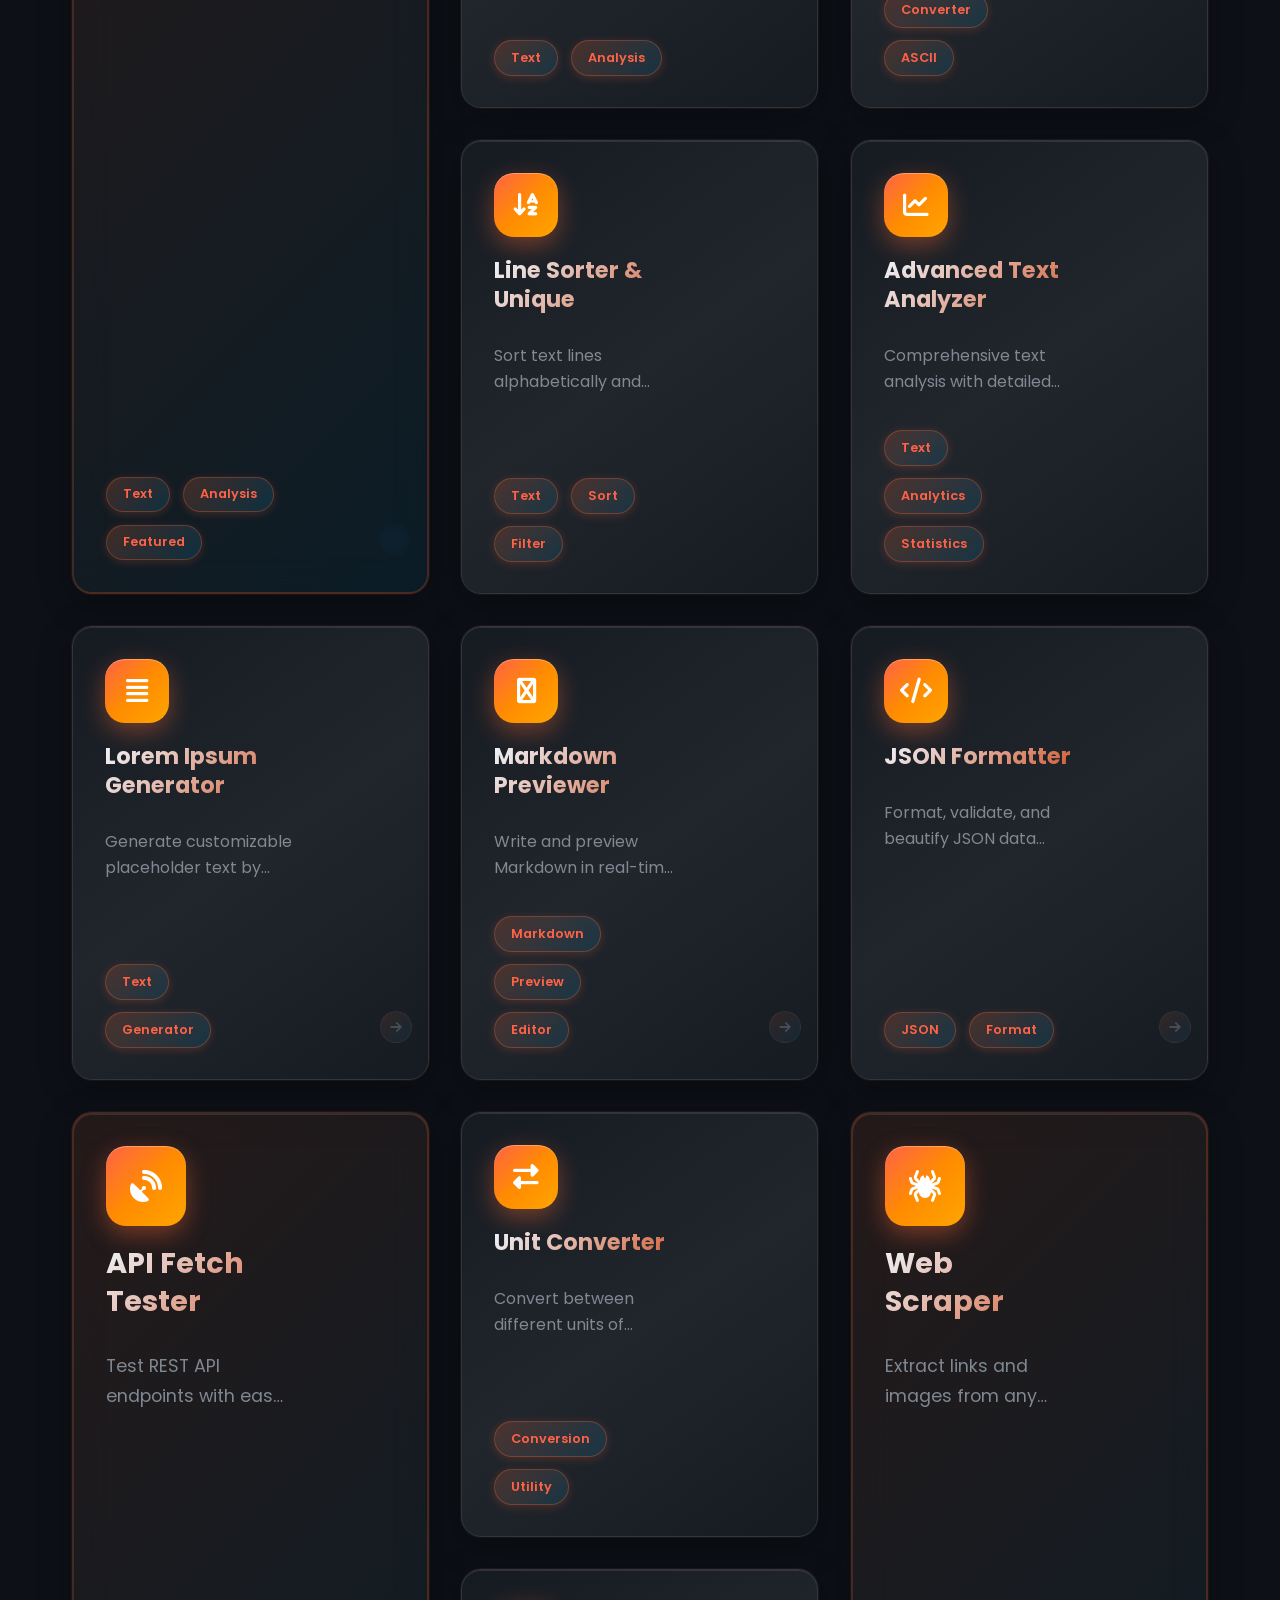
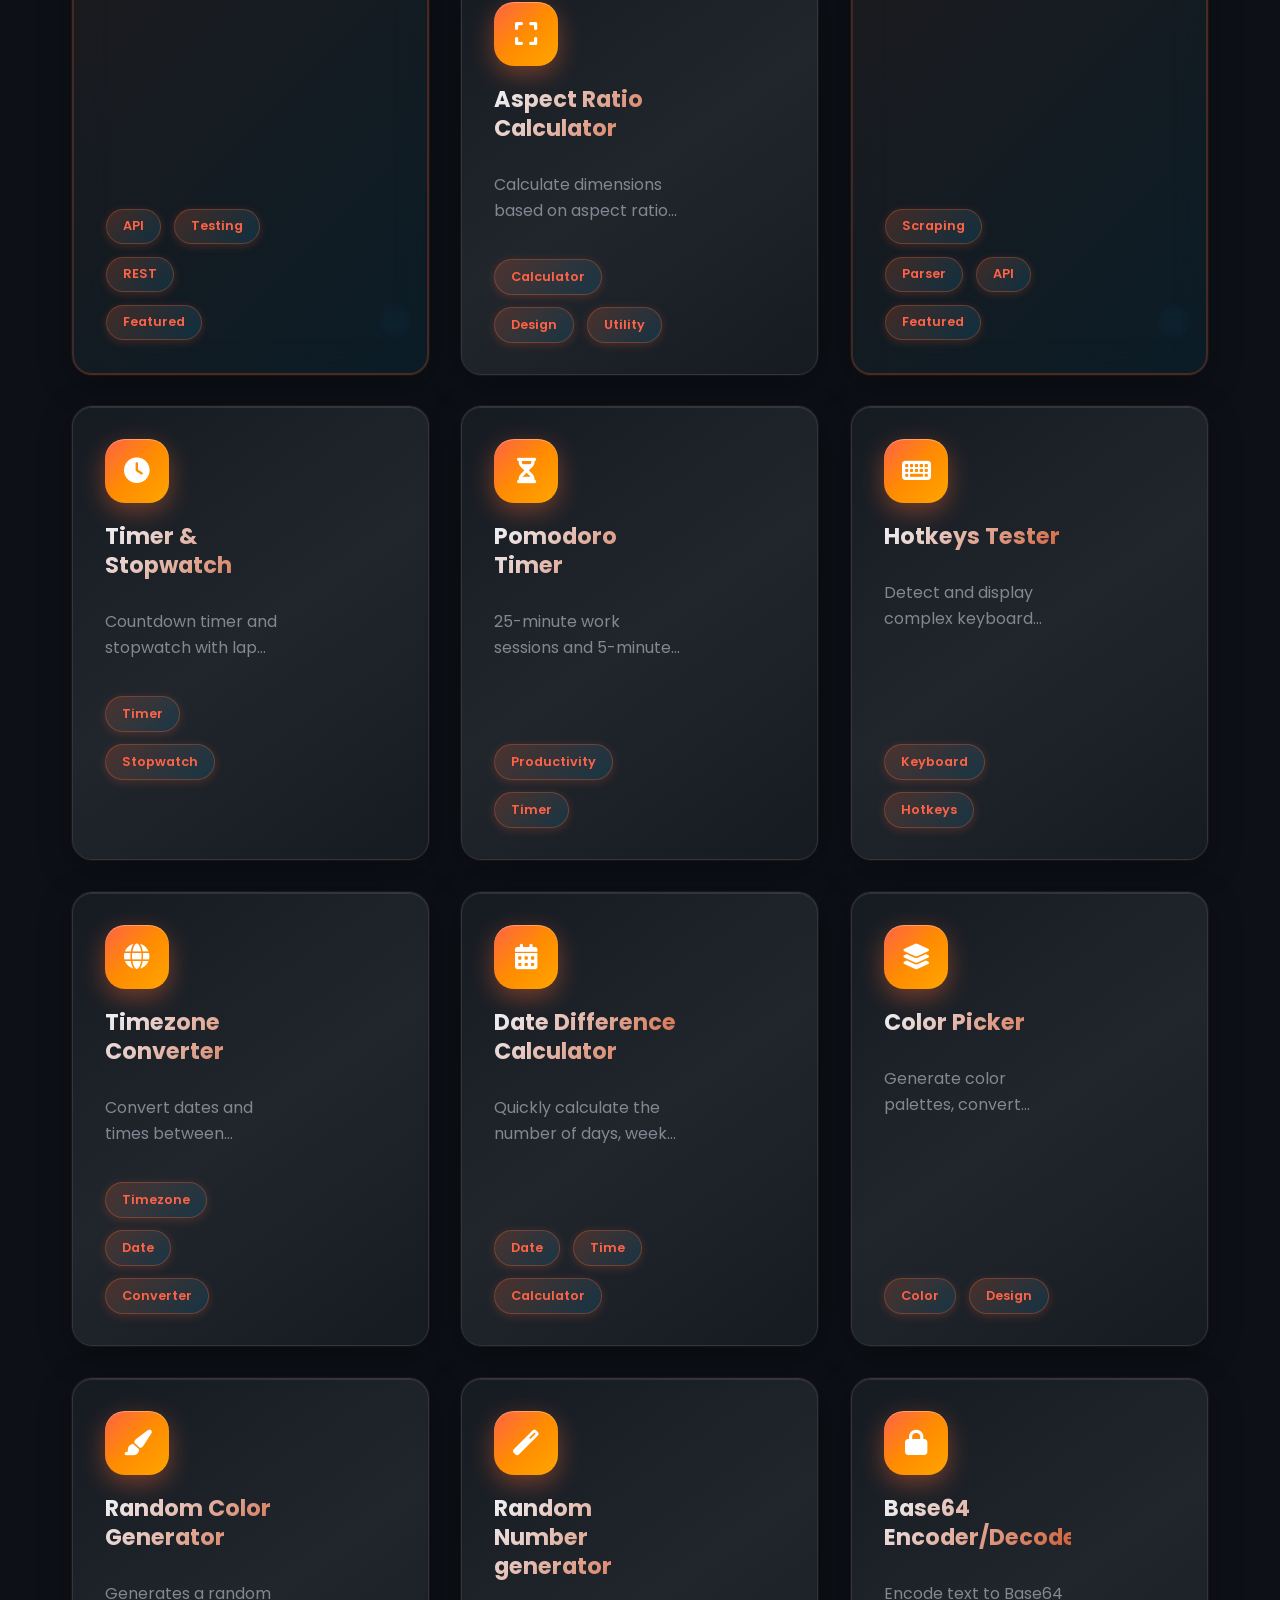
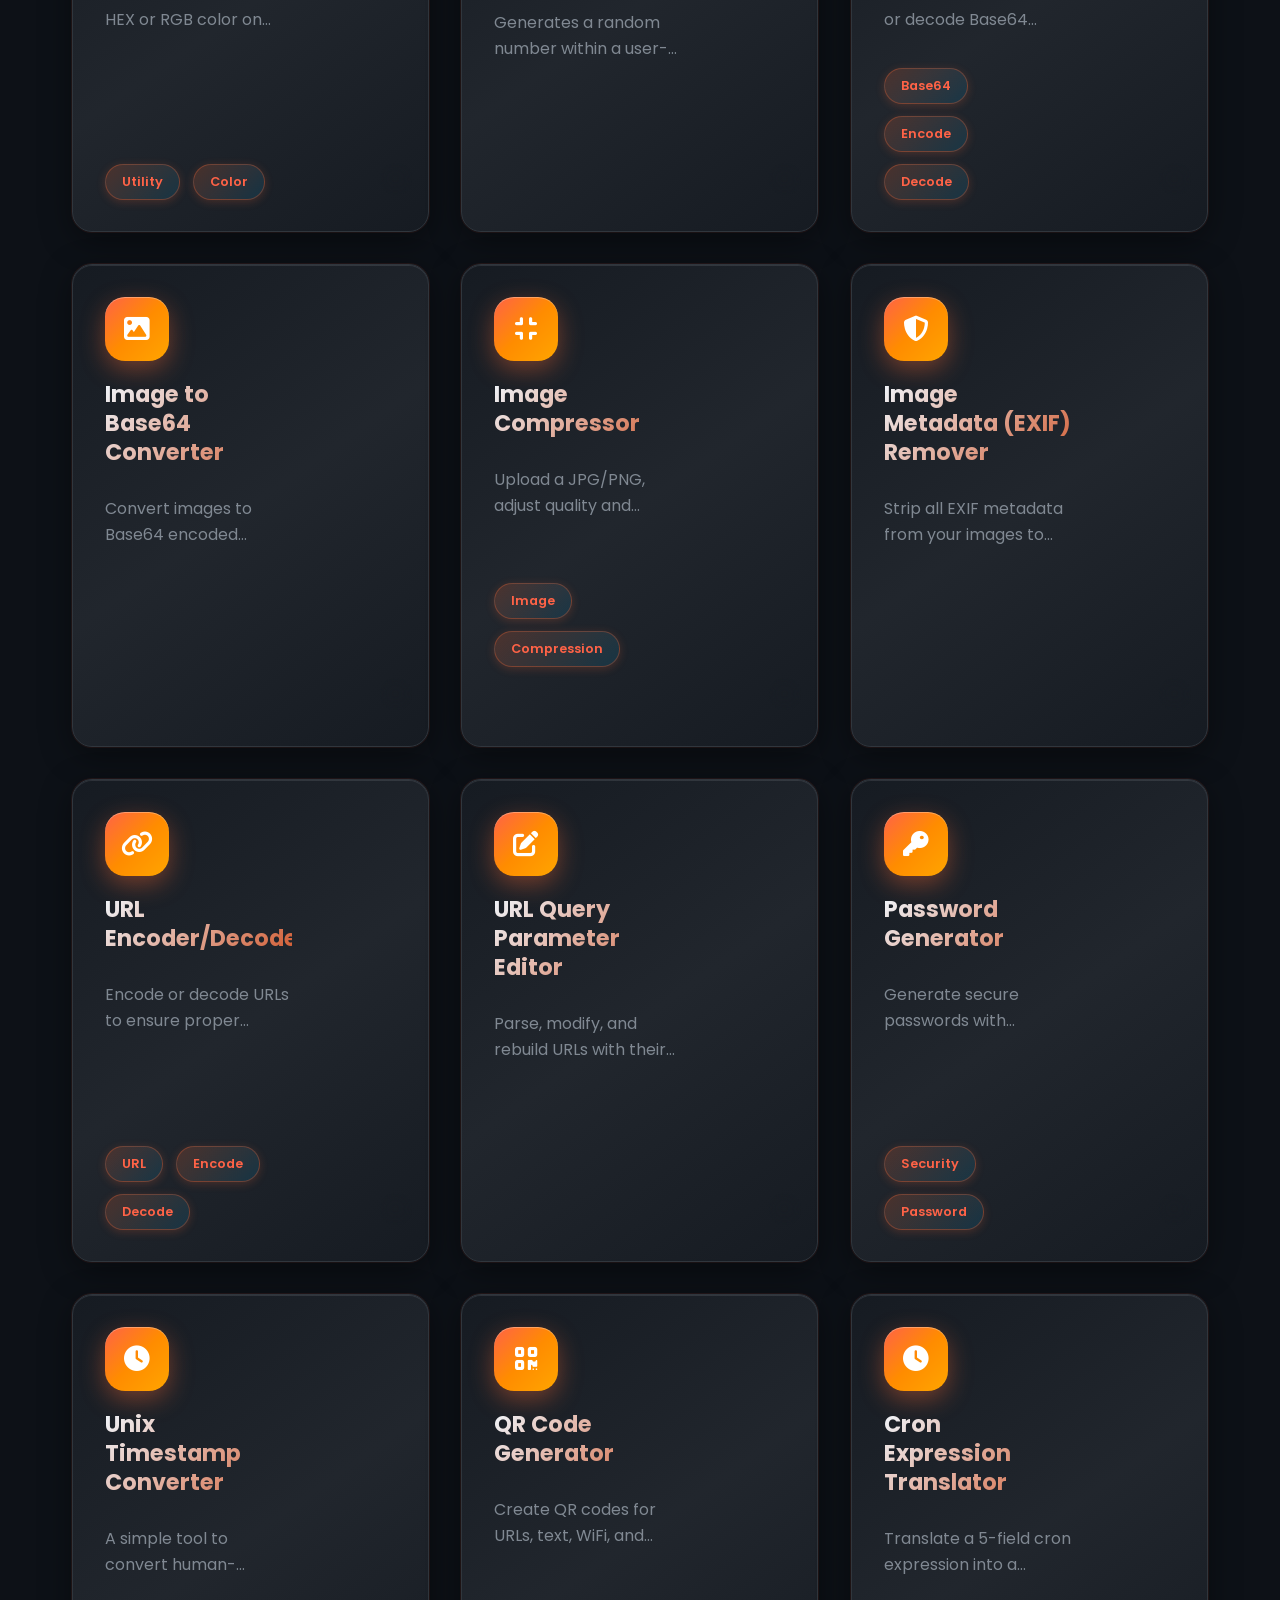
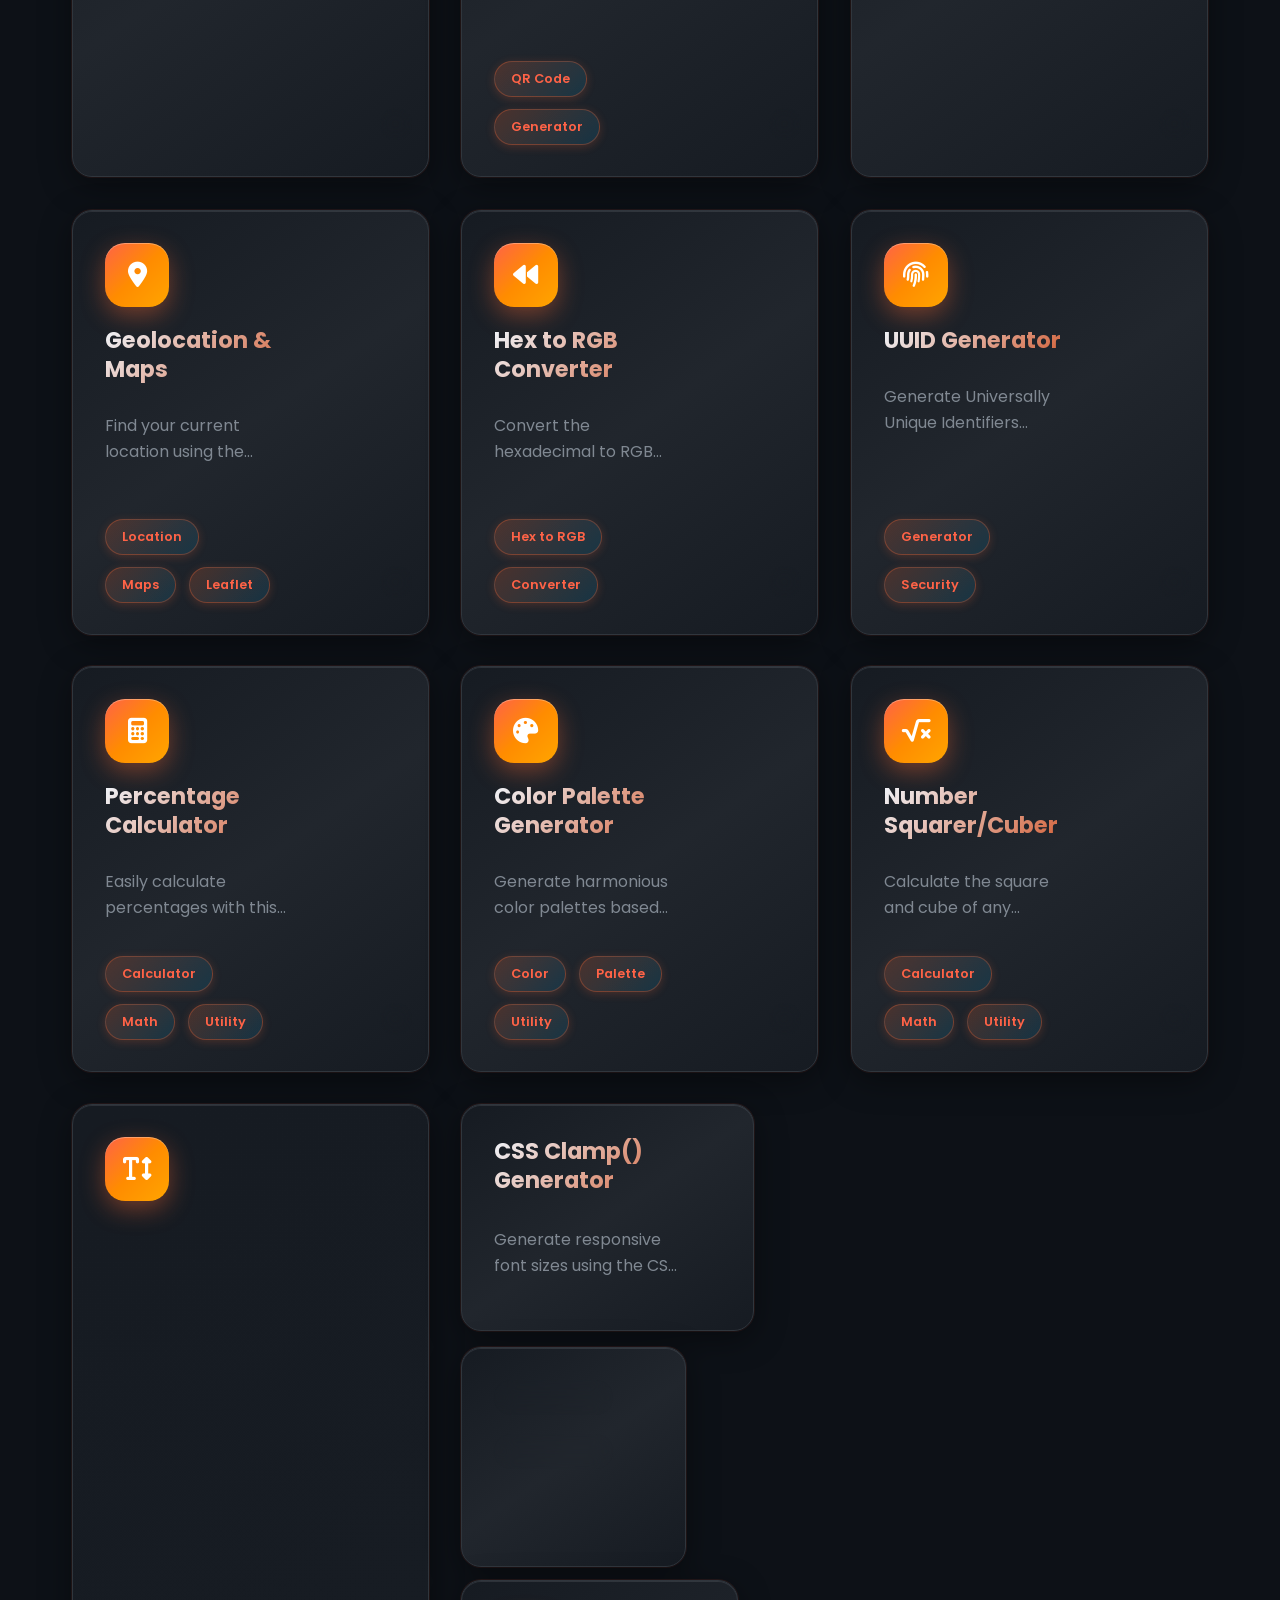
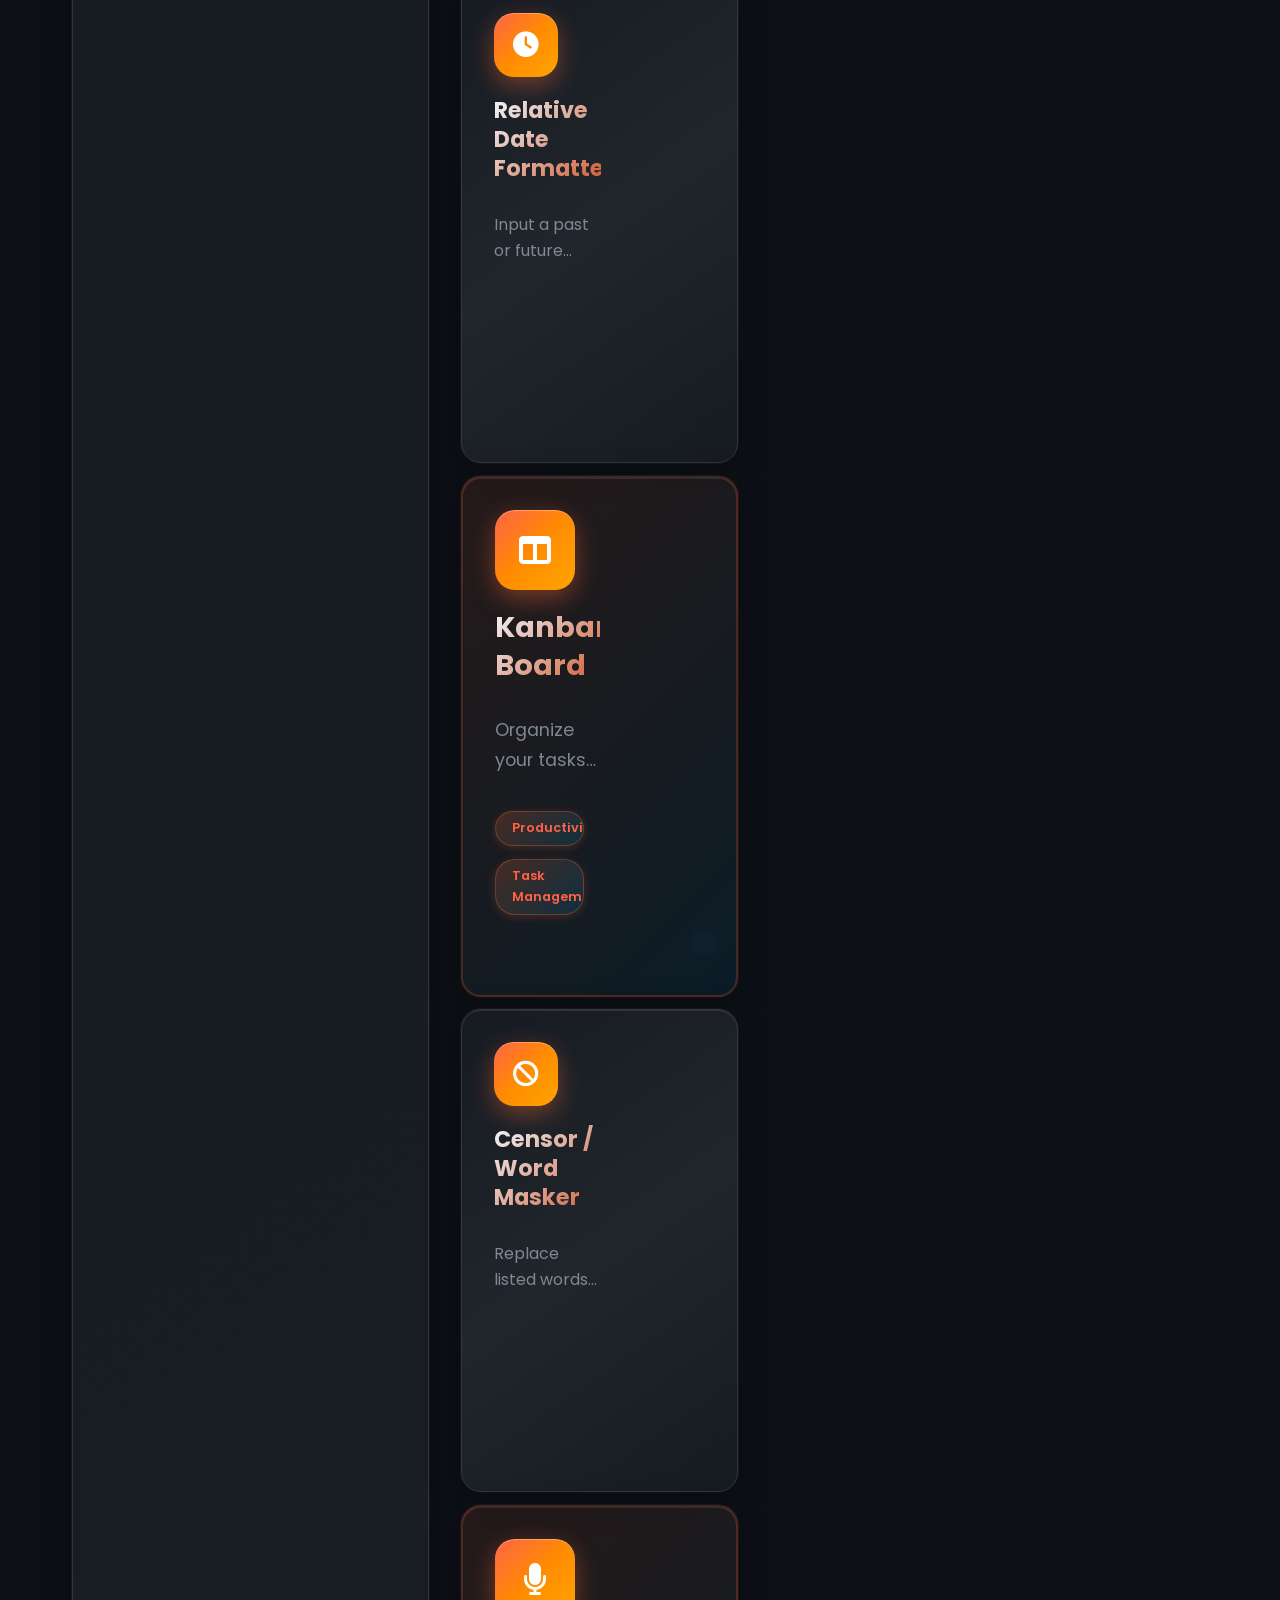
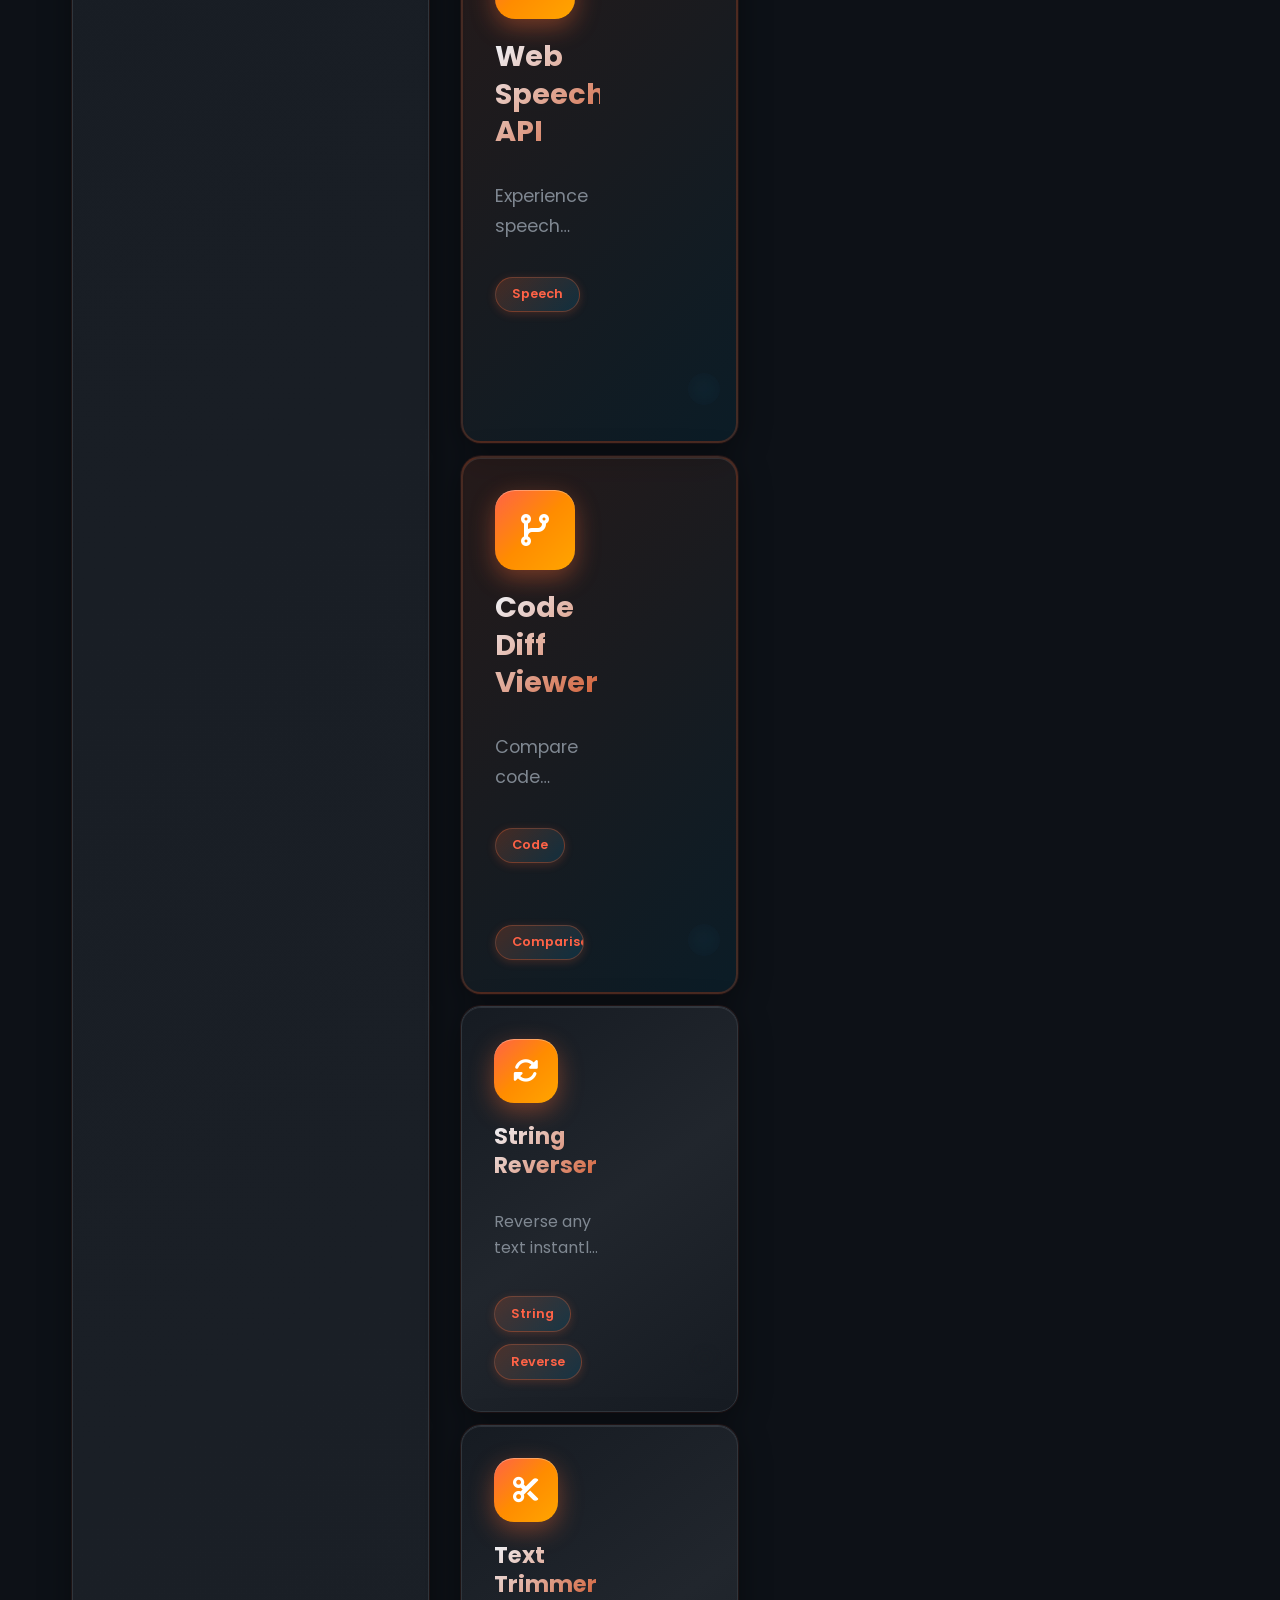
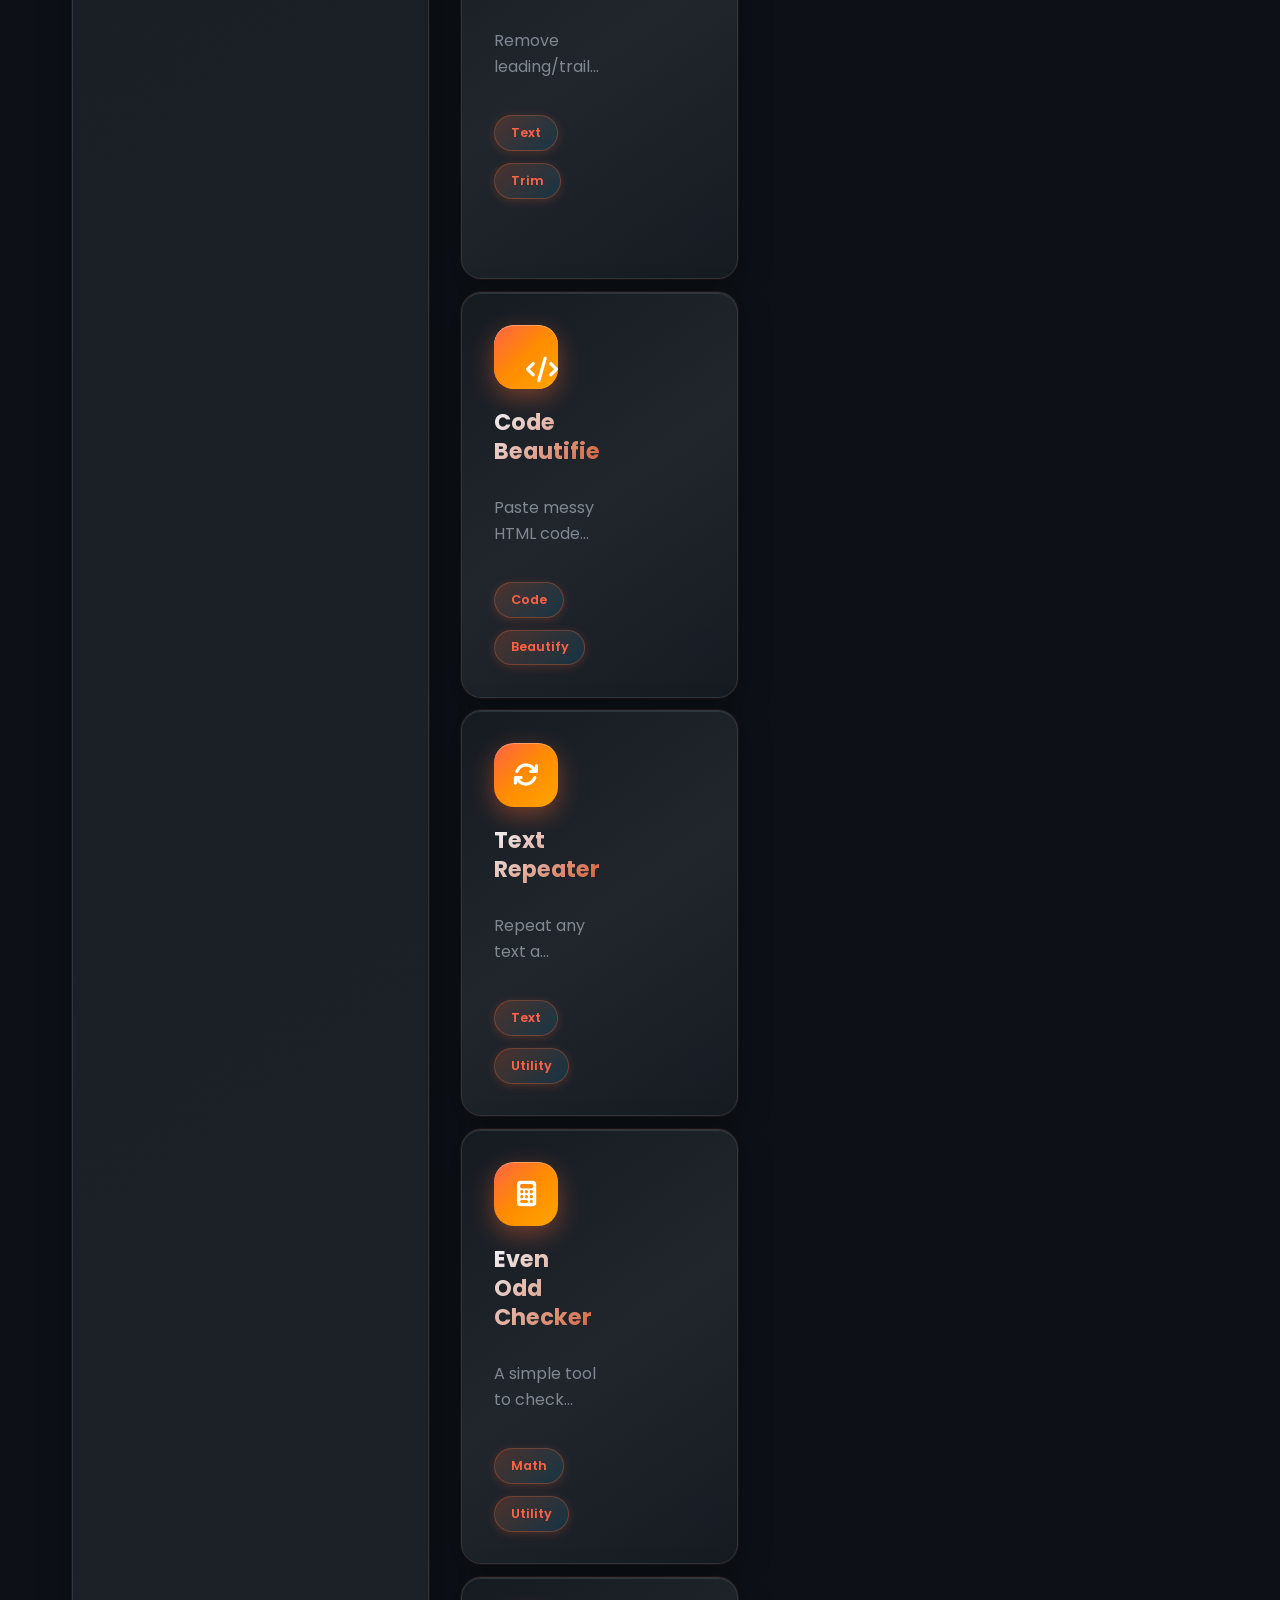
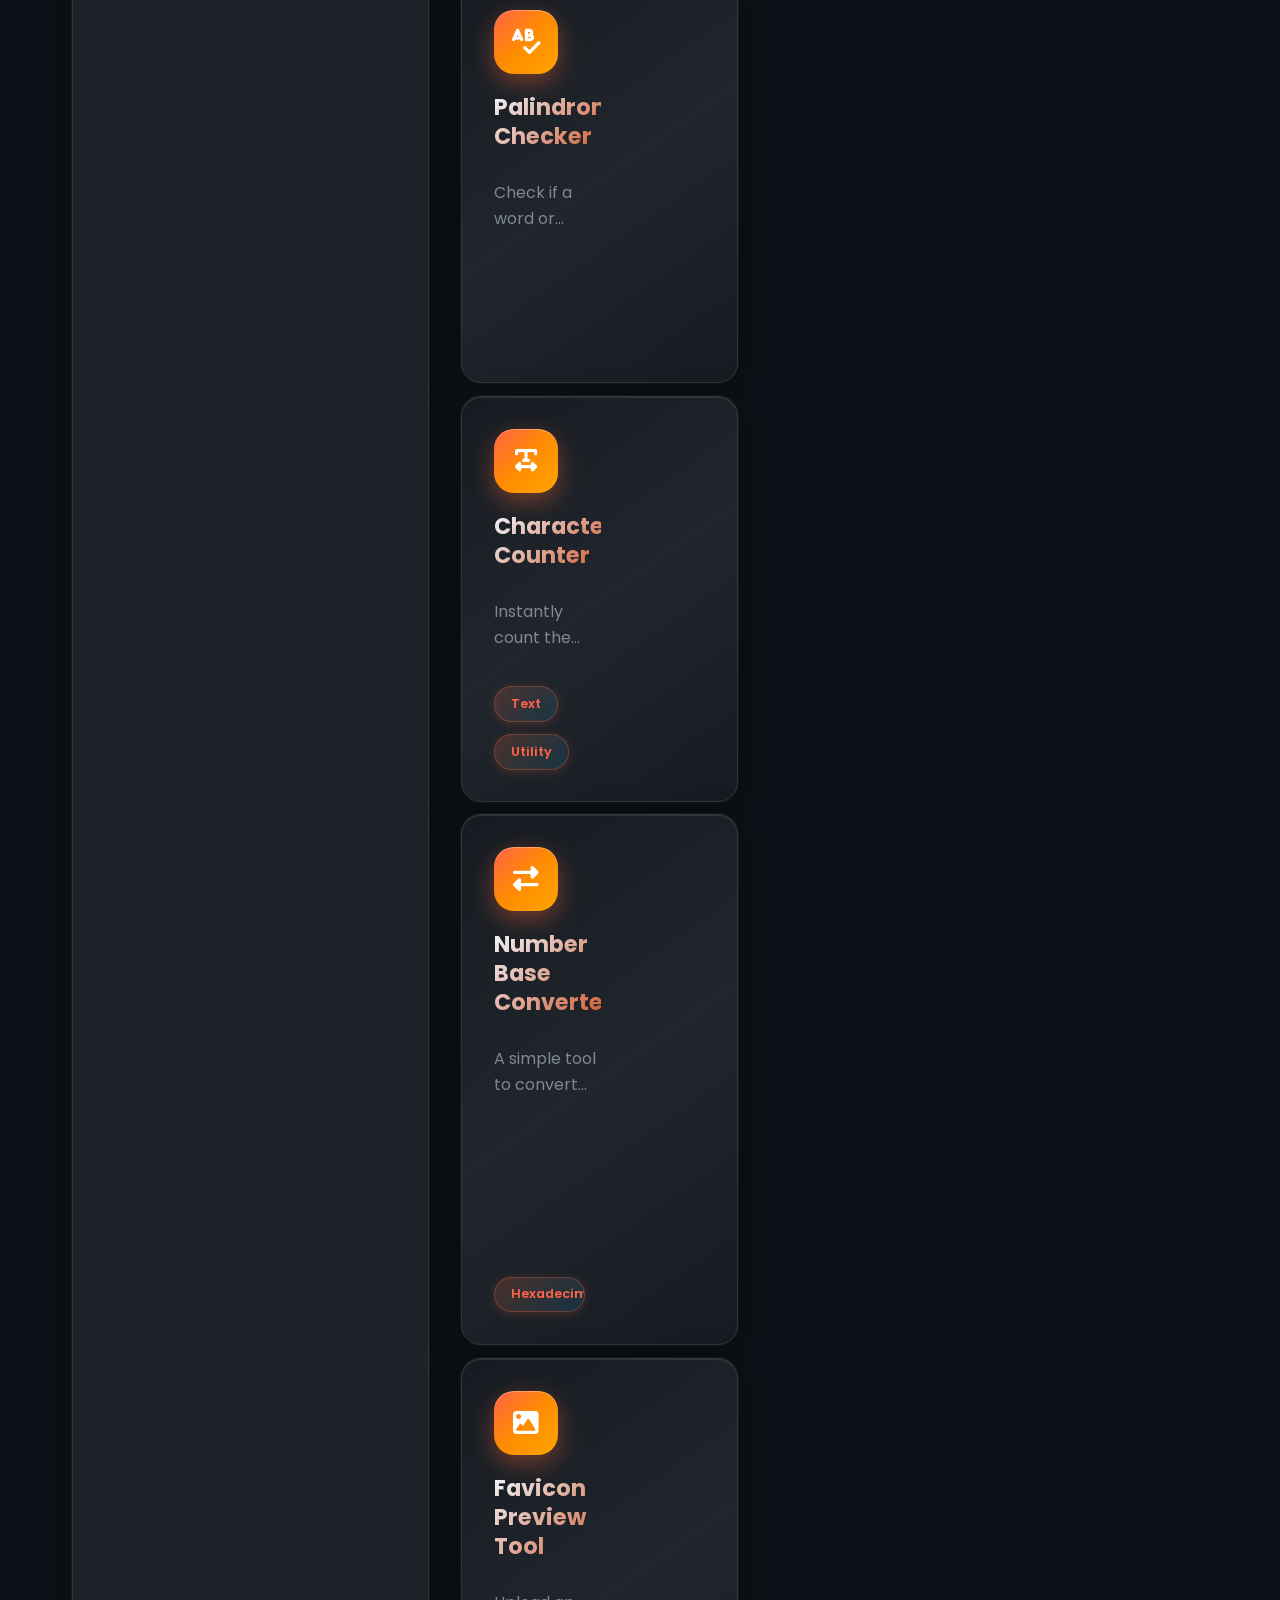
==== commit 6b82e214: "Merge pull request #356 from khushboo-katariaa11/fix3 added image performance audit tool" ====
--- a/index.html
+++ b/index.html
@@ -450,10 +450,11 @@
                 <div class="search-wrapper">
                     <i class="fas fa-search search-icon"></i>
                     <input type="text" class="search-input"
-                        placeholder="Search tools... (try 'word', 'text', or 'counter')" id="toolSearch">
+                        placeholder="Search tools... (try 'image', 'performance', 'audit', or 'word')" id="toolSearch">
                     <div class="search-suggestions" id="searchSuggestions"></div>
                 </div>
                 <div class="search-stats" id="searchStats">
+                    <span id="resultCount">68</span> tools found
                     <span id="resultCount">17</span> tools found
                 </div>
             </div>
@@ -2071,6 +2072,28 @@
                                                 <i class="fas fa-arrow-right"></i>
                                             </div>
                                         </a>
+                                        <!-- Image Performance Audit Tool -->
+                                        <a href="tools/image-performance-audit/index.html" class="tool-card"
+                                            data-category="utility">
+                                            <div class="tool-icon">
+                                                <i class="fas fa-chart-line"></i>
+                                            </div>
+                                            <div class="tool-content">
+                                                <h3 class="tool-title">Image Performance Audit</h3>
+                                                <p class="tool-description">
+                                                    Analyze any webpage's images for performance issues, missing alt tags, 
+                                                    and optimization opportunities. Get detailed insights and recommendations.
+                                                </p>
+                                                <div class="tool-tags">
+                                                    <span class="tag">Performance</span>
+                                                    <span class="tag">SEO</span>
+                                                    <span class="tag">Images</span>
+                                                </div>
+                                            </div>
+                                            <div class="tool-arrow">
+                                                <i class="fas fa-arrow-right"></i>
+                                            </div>
+                                        </a>
                                         <!-- String-Length_counter -->
                                         <a href="tools/string-length-counter/index.html" class="tool-card"
                                             data-category="utility">
@@ -2150,24 +2173,6 @@
                                                     <span class="tag">Project</span>
                                                     <span class="tag">Planning</span>
                                                     <span class="tag">Charts</span>
-                                                </div>
-                                            </div>
-                                            <div class="tool-arrow">
-                                                <i class="fas fa-arrow-right"></i>
-                                            </div>
-                                        </a>
-                                        <!--CSS Gradient Generator-->
-                                        <a href="tools/css-gradient-generator/index.html" class="tool-card" data-category="utility">
-                                            <div class="tool-icon">
-                                                <i class="fas fa-fill-drip"></i>
-                                            </div>
-                                            <div class="tool-content">
-                                                <h3 class="tool-title">CSS Gradient Generator</h3>
-                                                <p class="tool-description">Create beautiful CSS gradients with an intuitive interface. Choose colors, direction, and get the CSS code instantly.</p>
-                                                <div class="tool-tags">
-                                                    <span class="tag">CSS</span>
-                                                    <span class="tag">Gradient</span>
-                                                    <span class="tag">Utility</span>
                                                 </div>
                                             </div>
                                             <div class="tool-arrow">
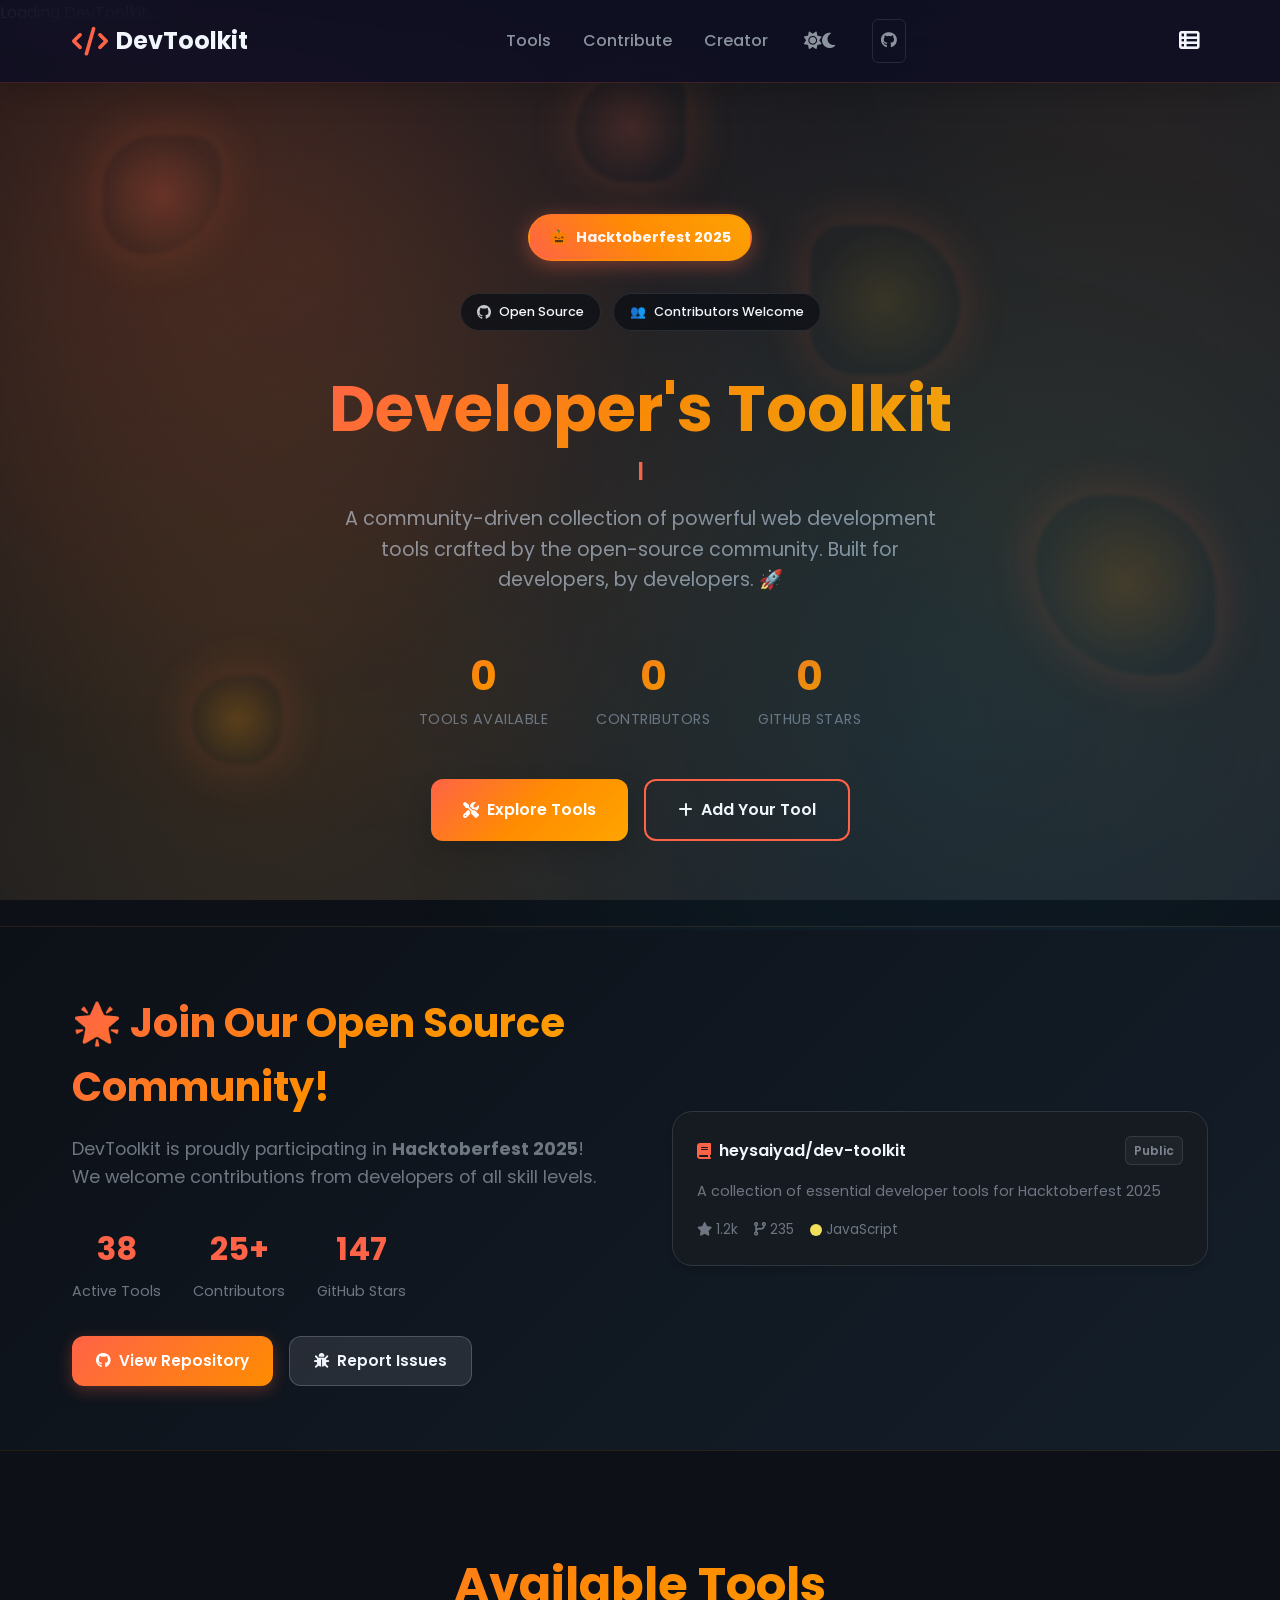
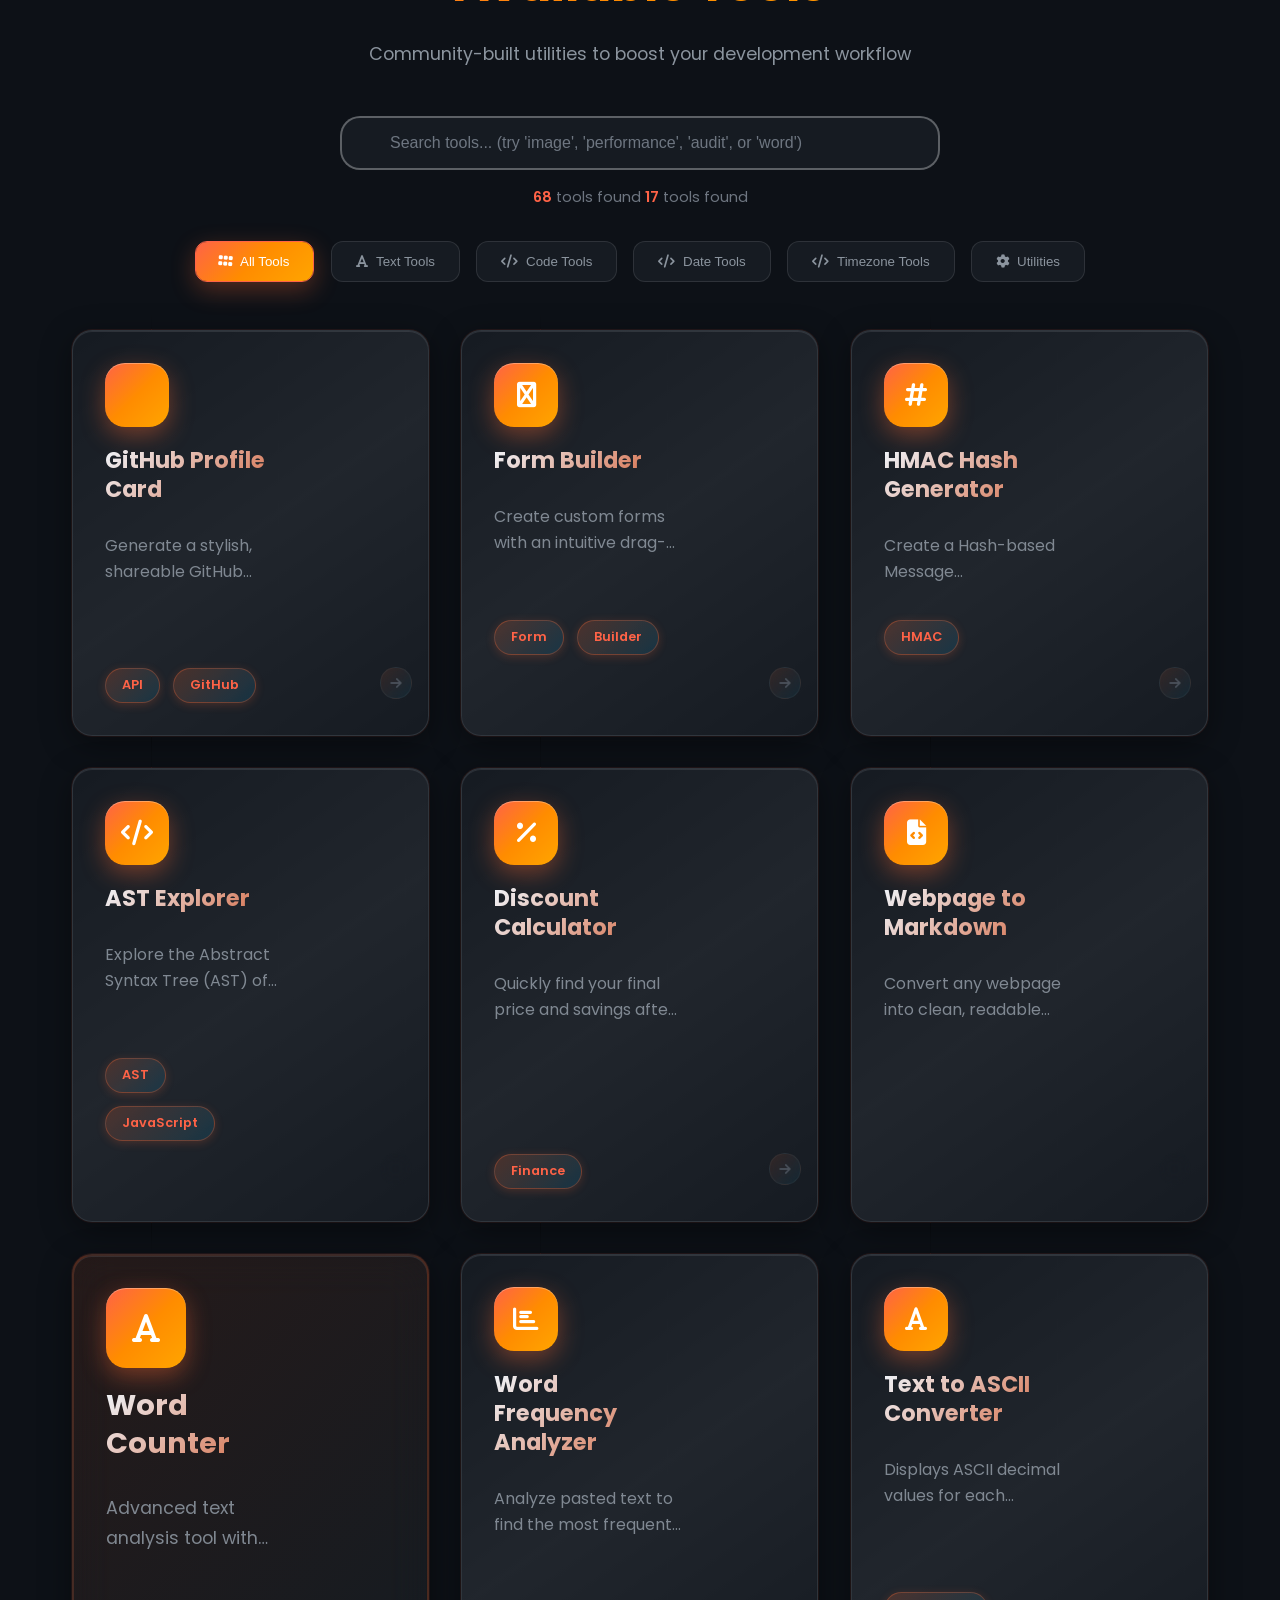
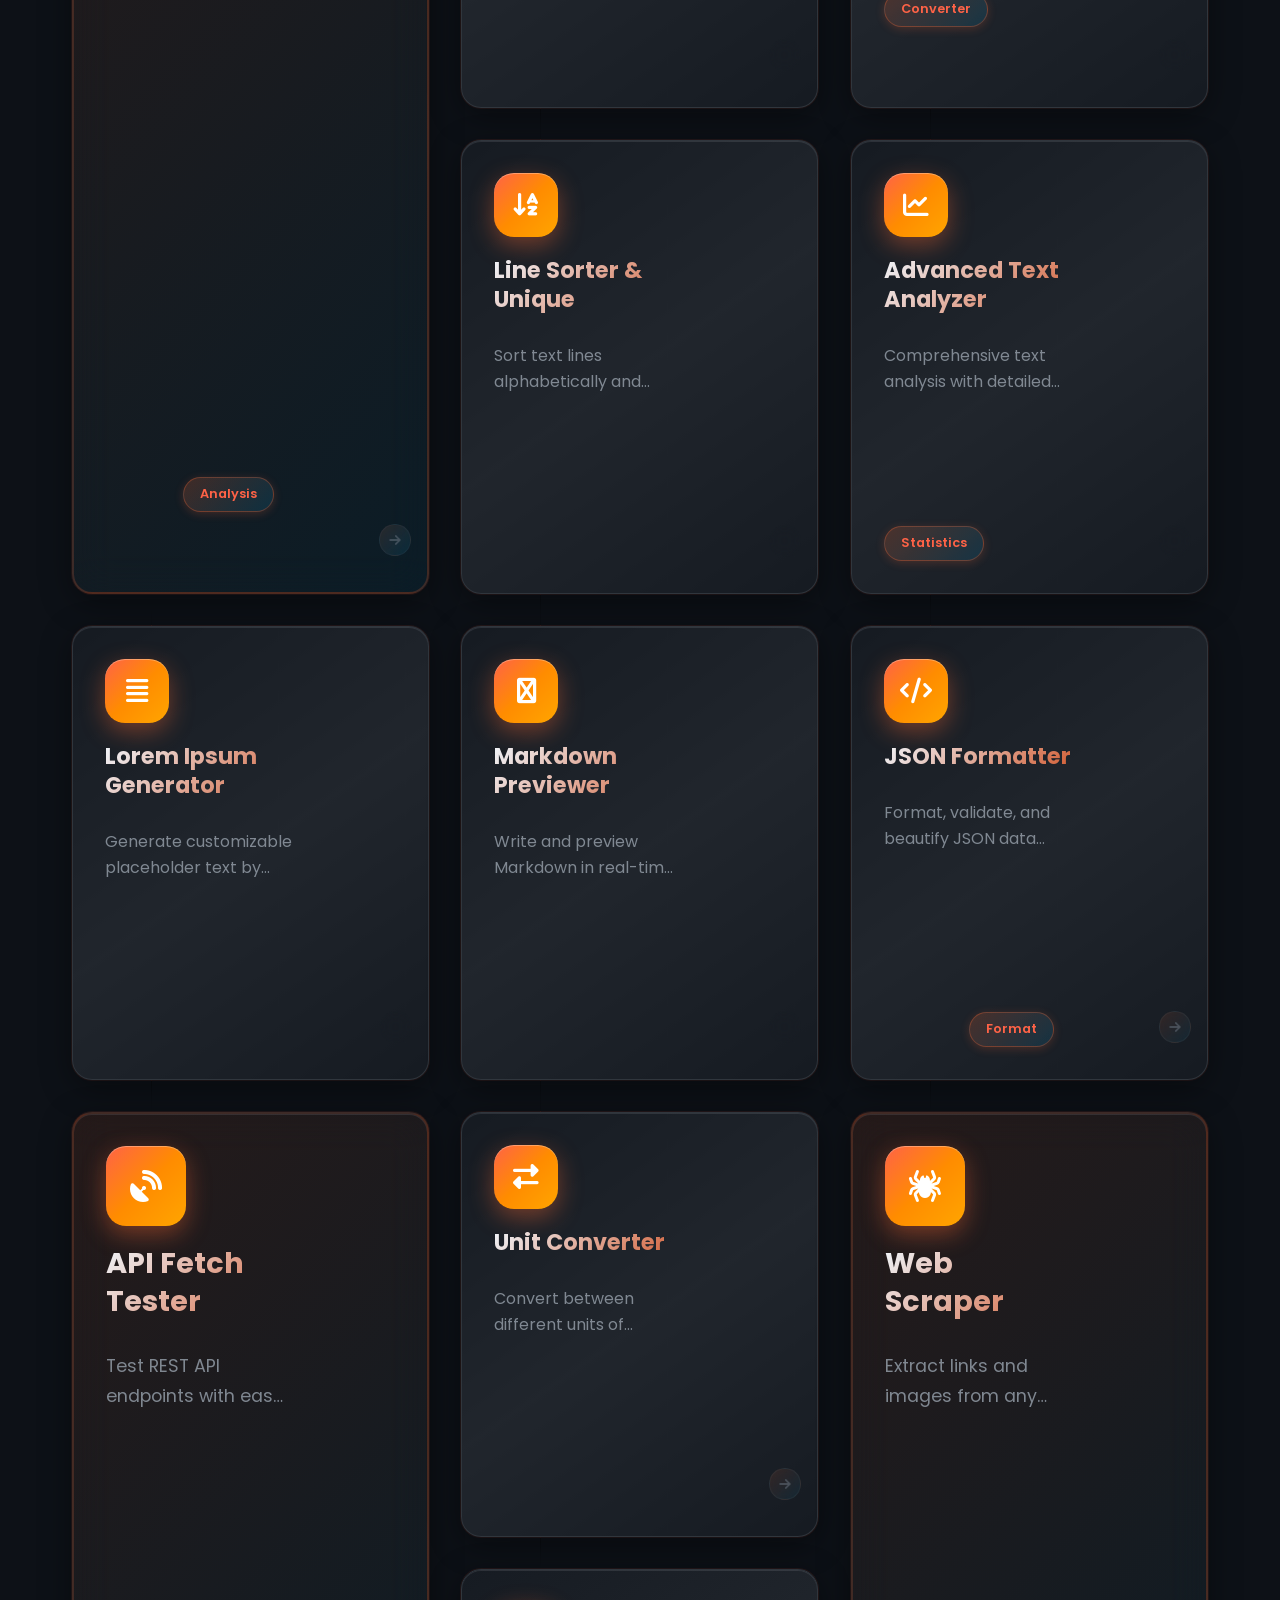
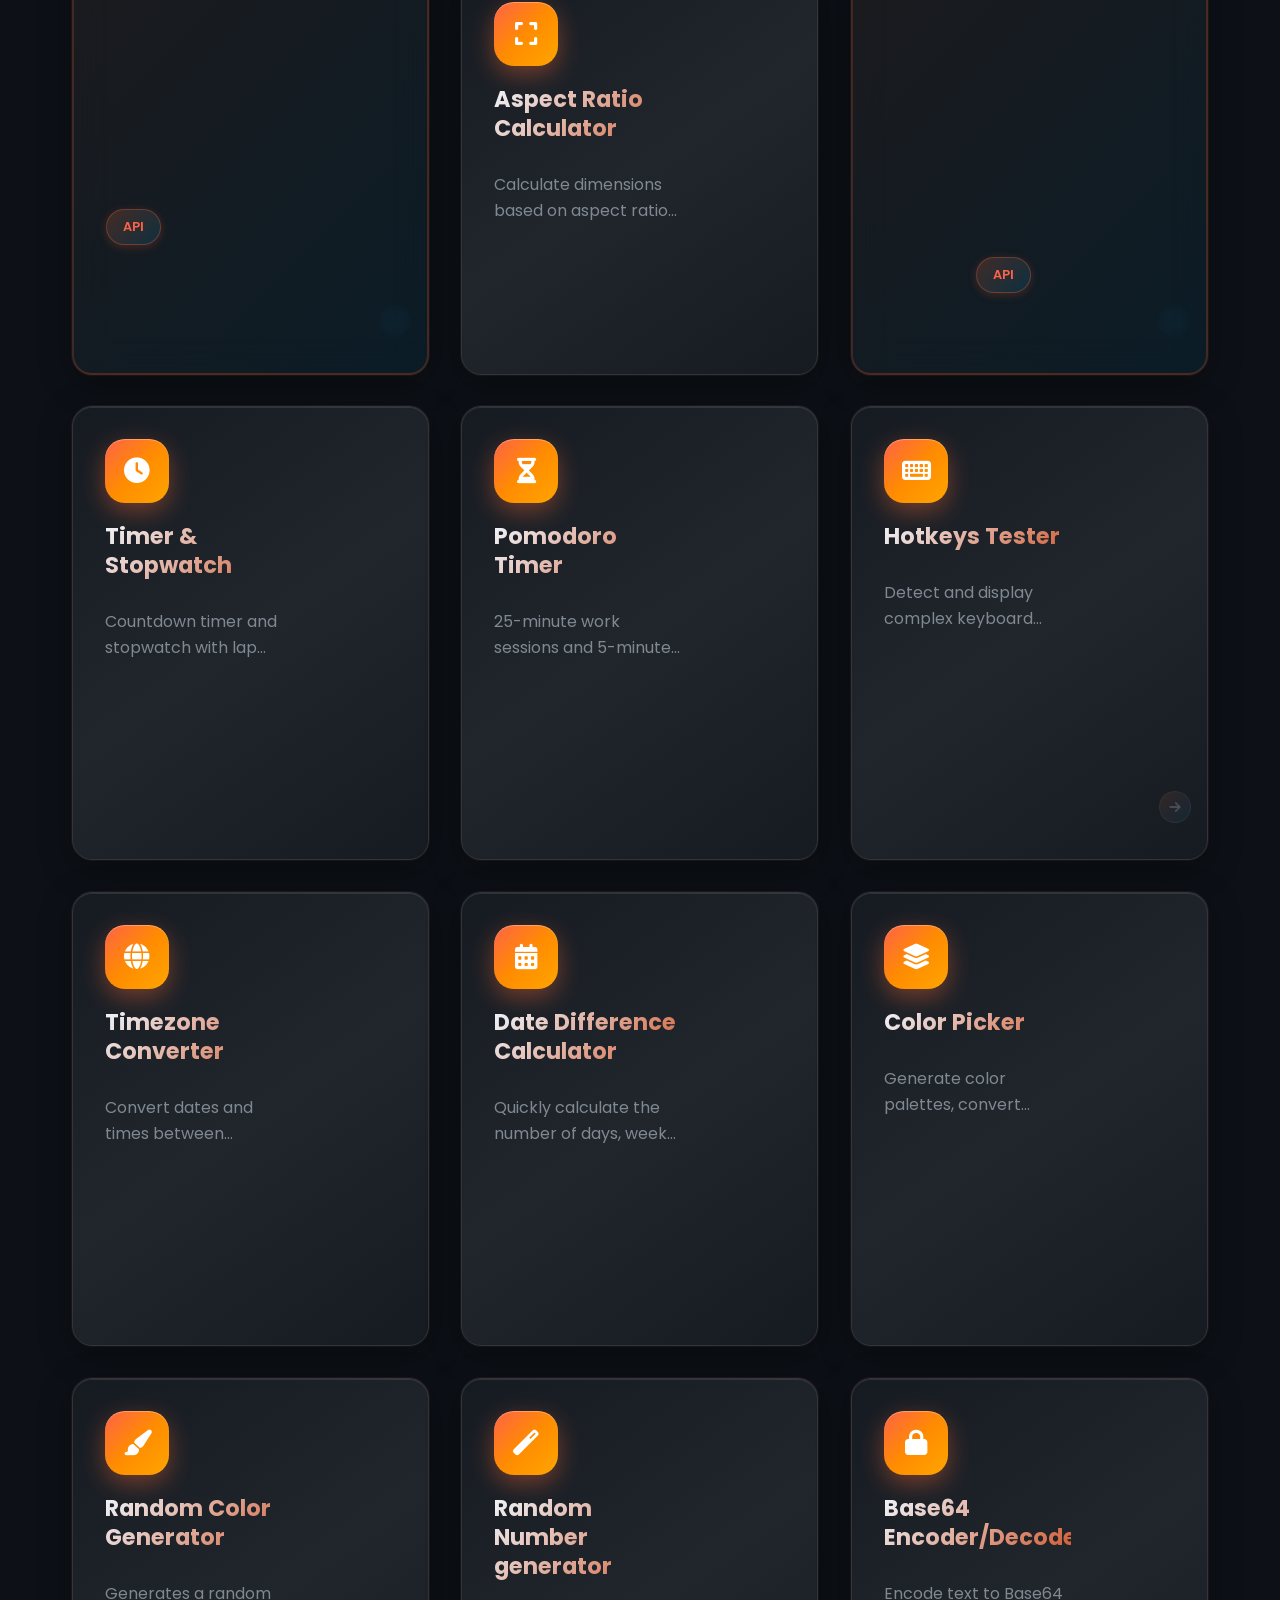
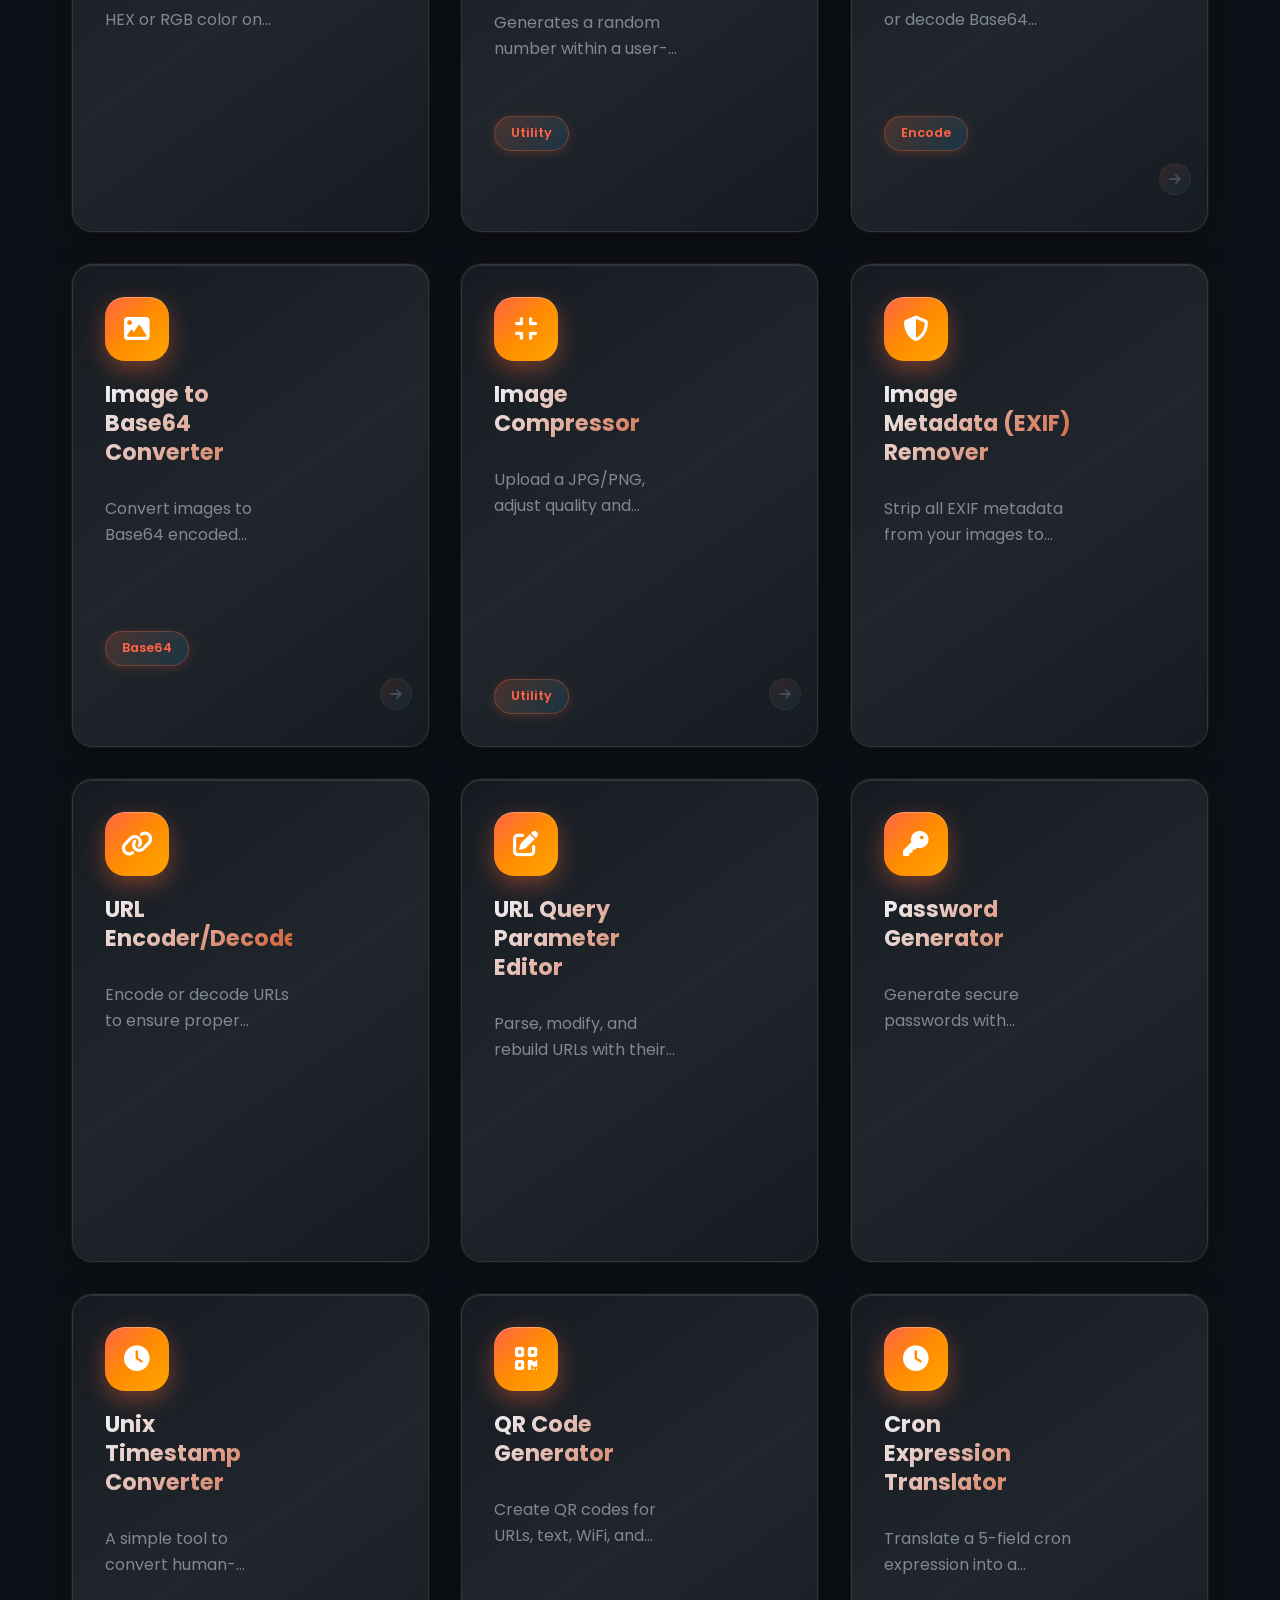
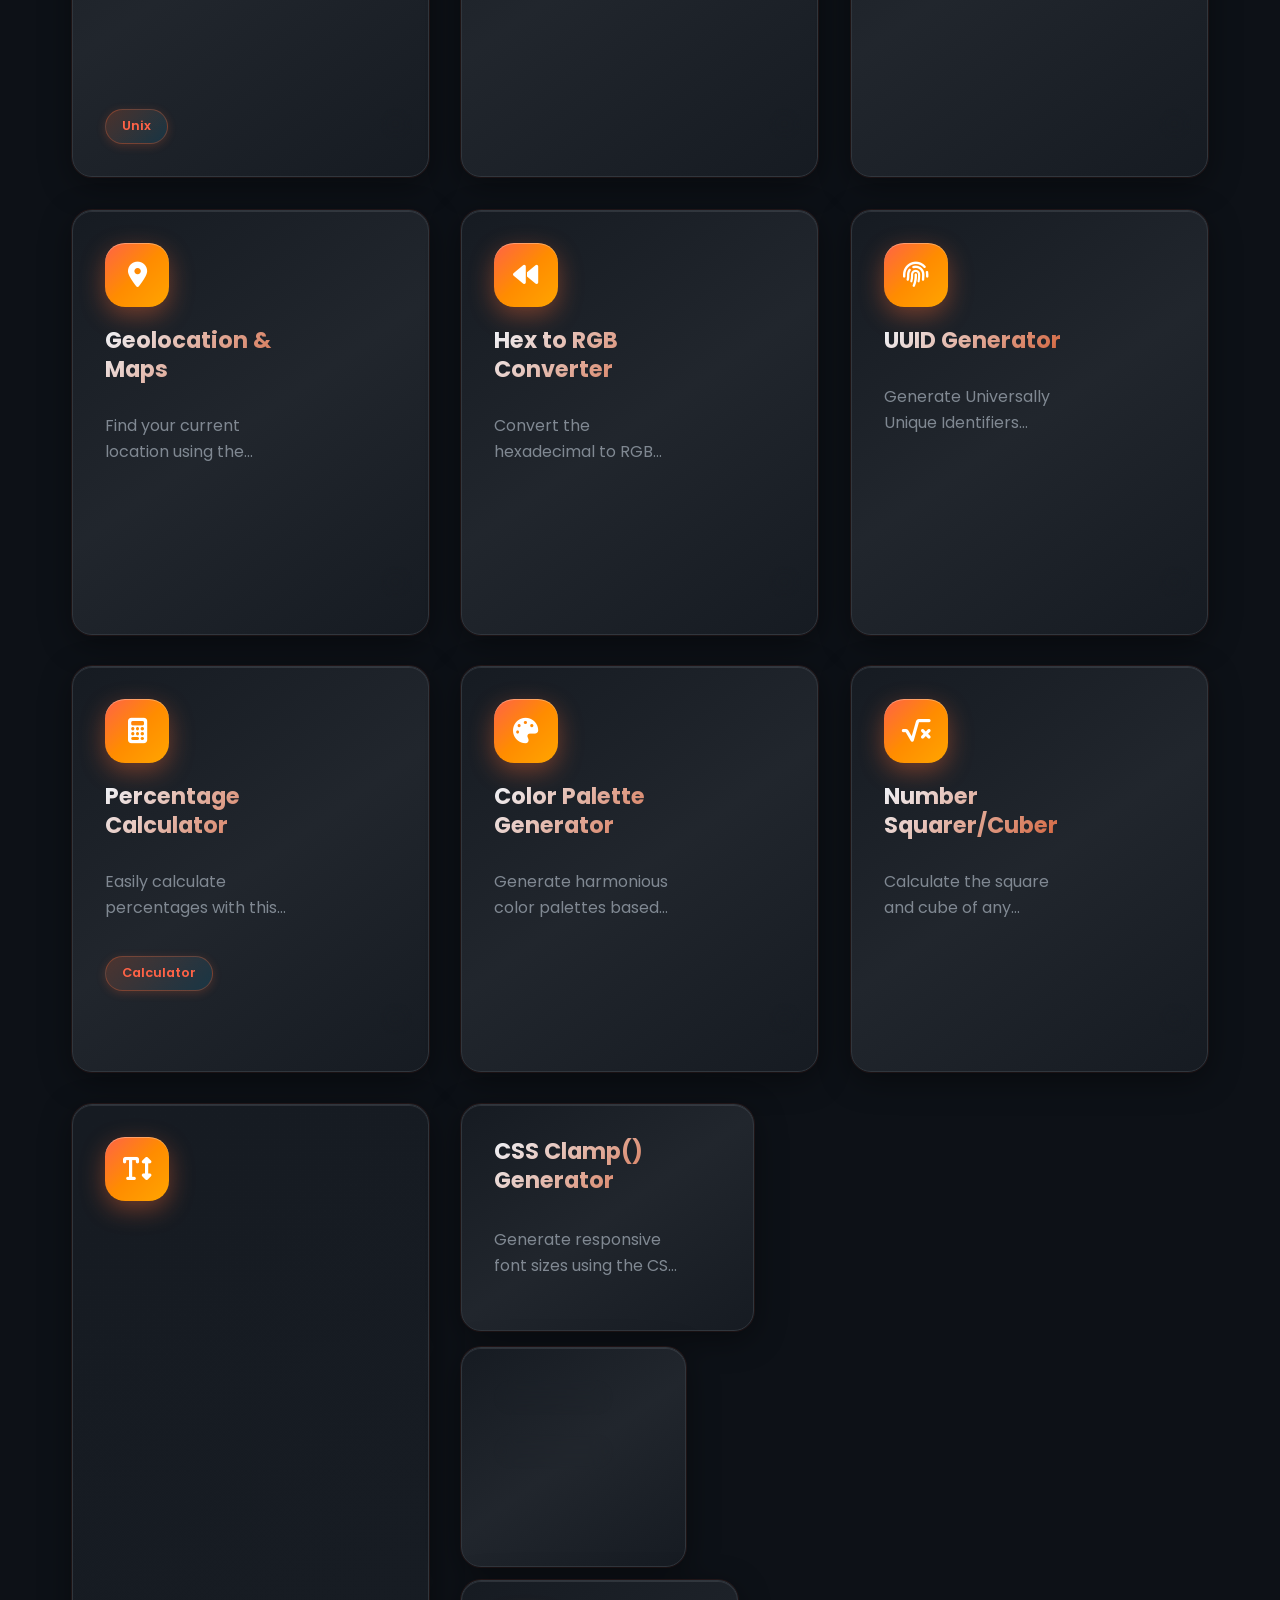
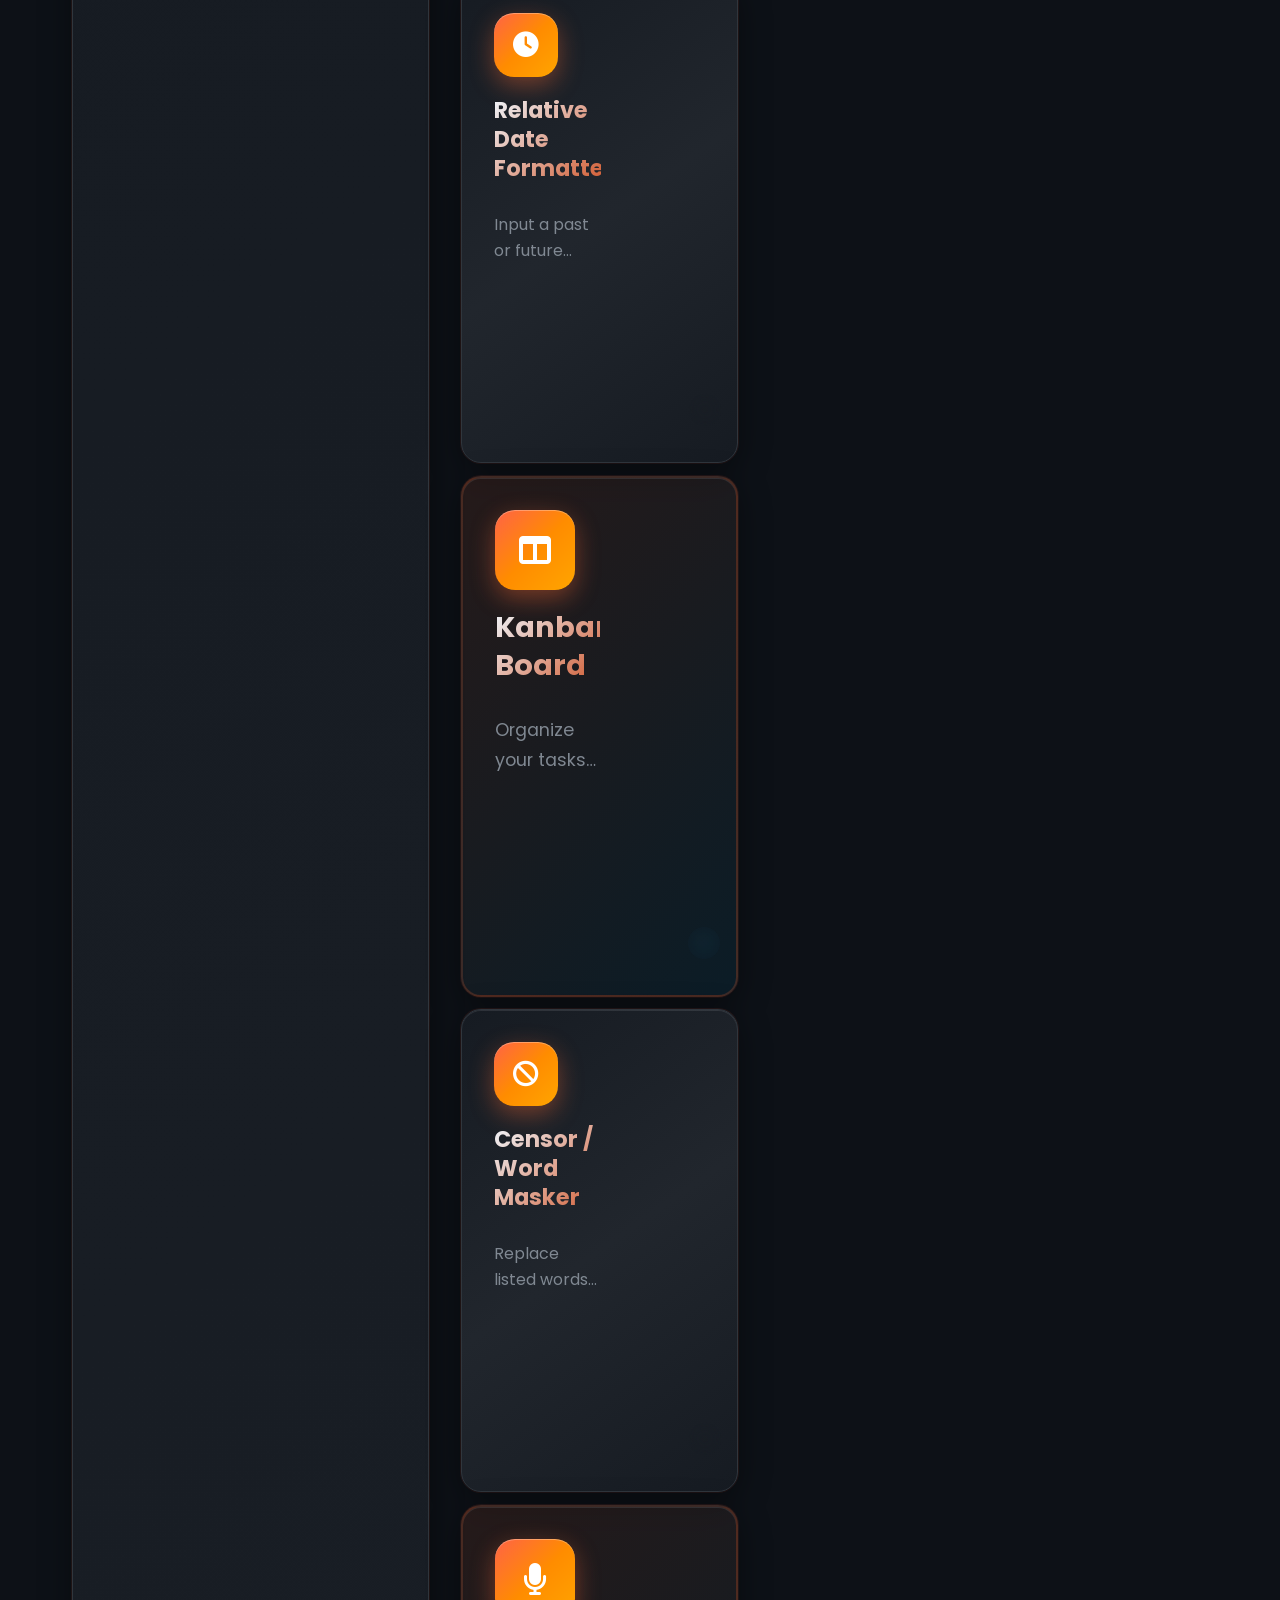
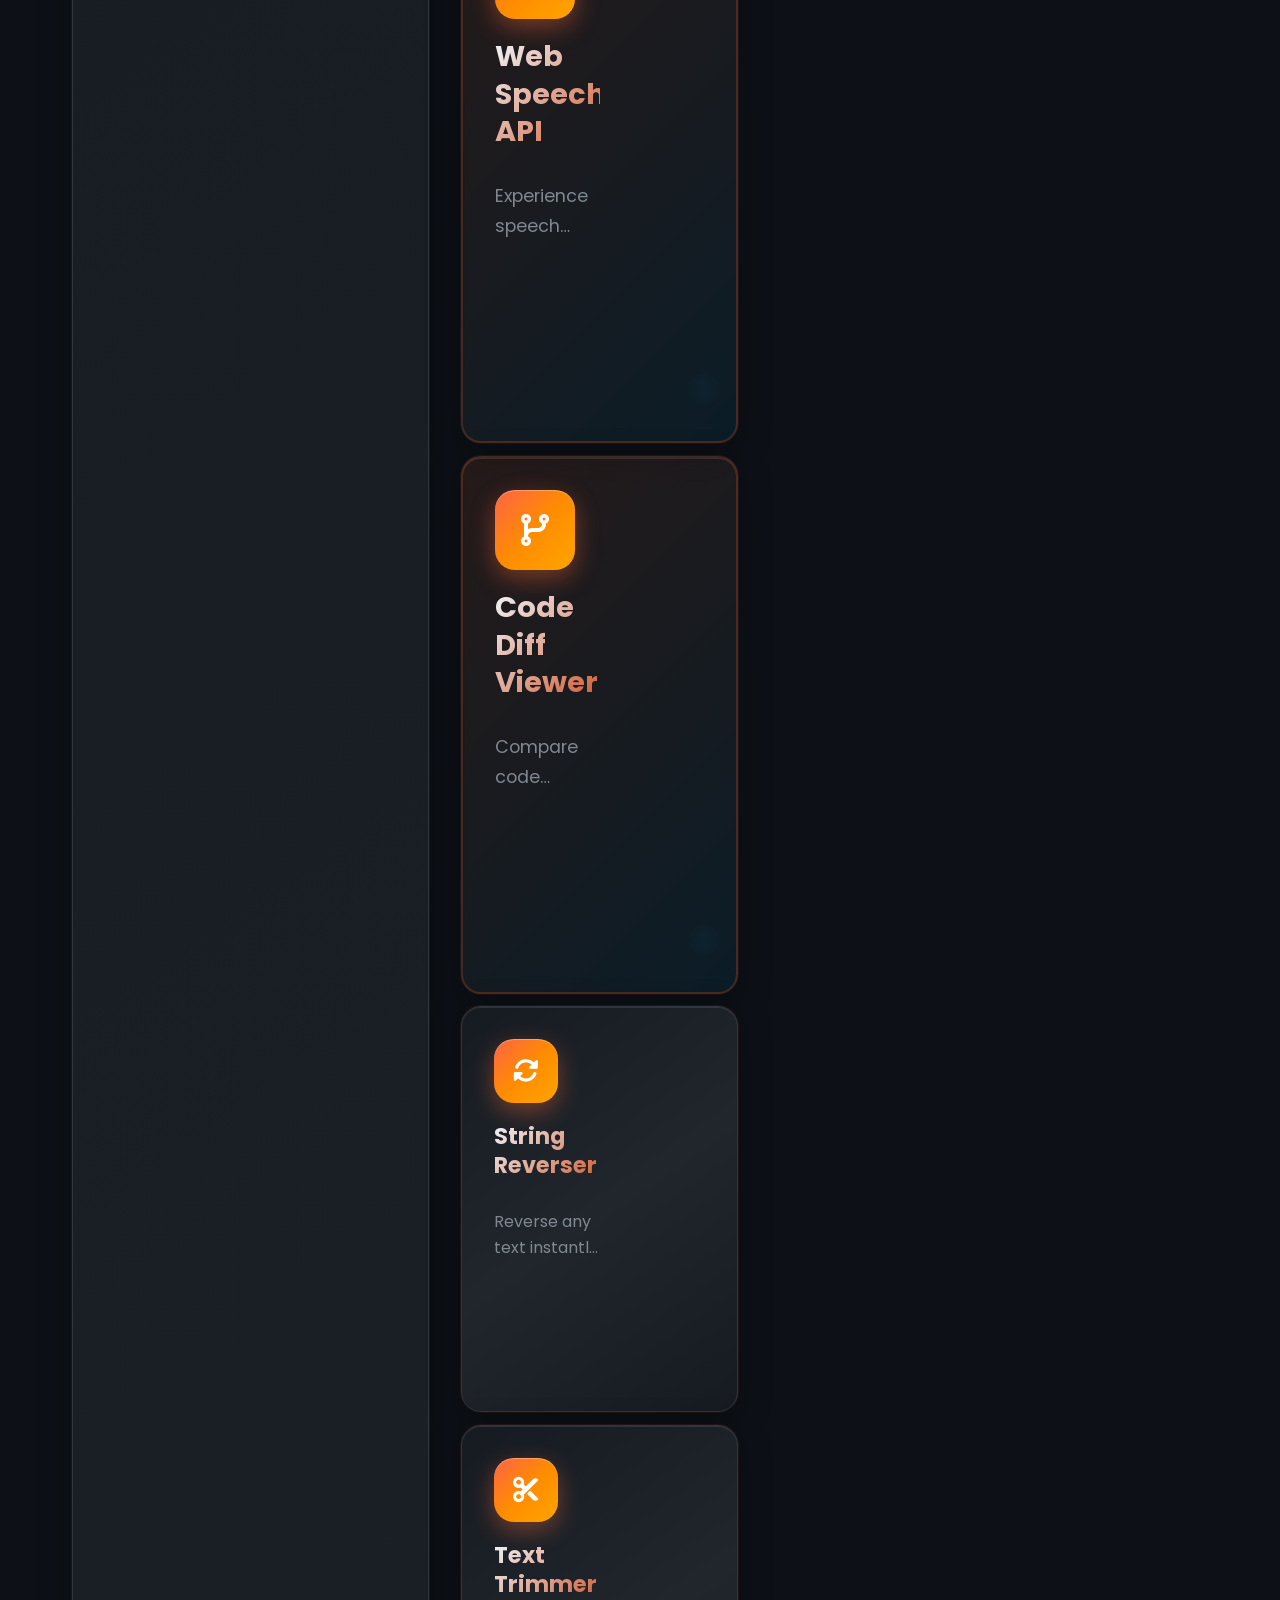
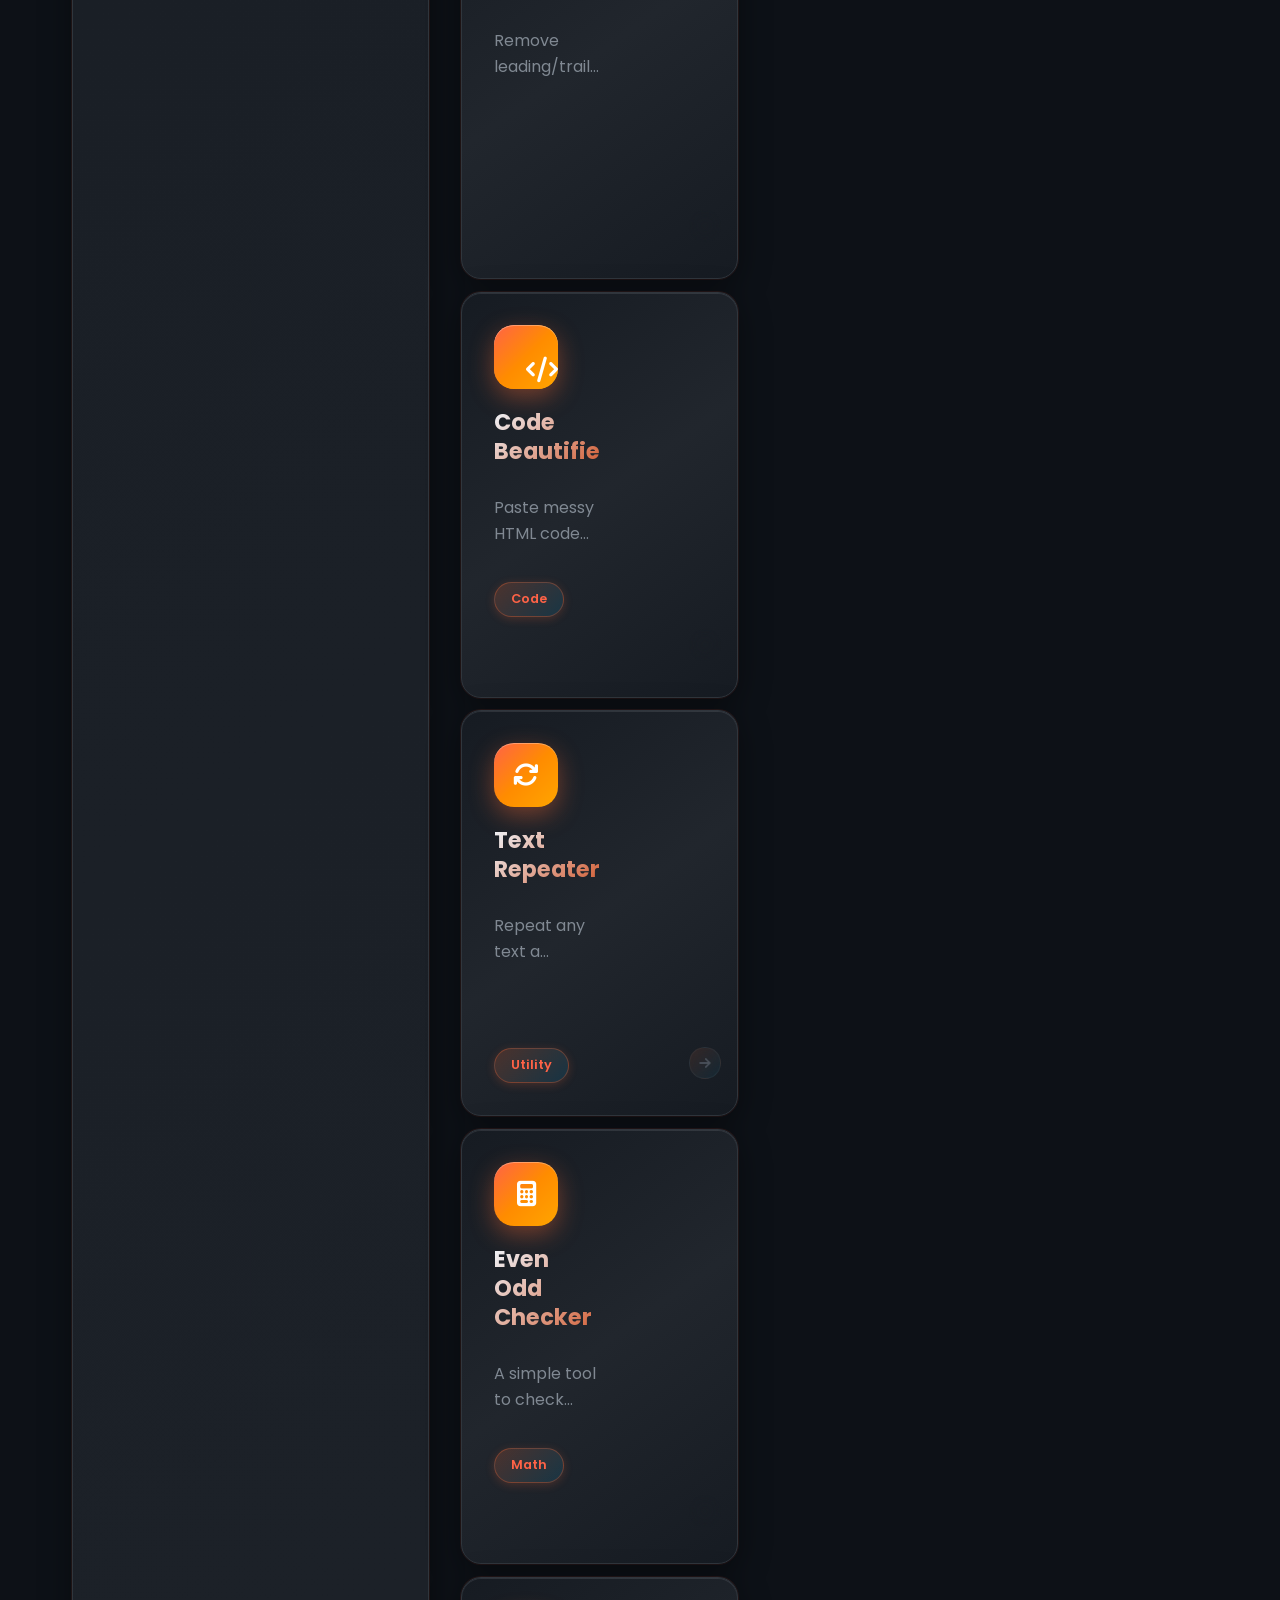
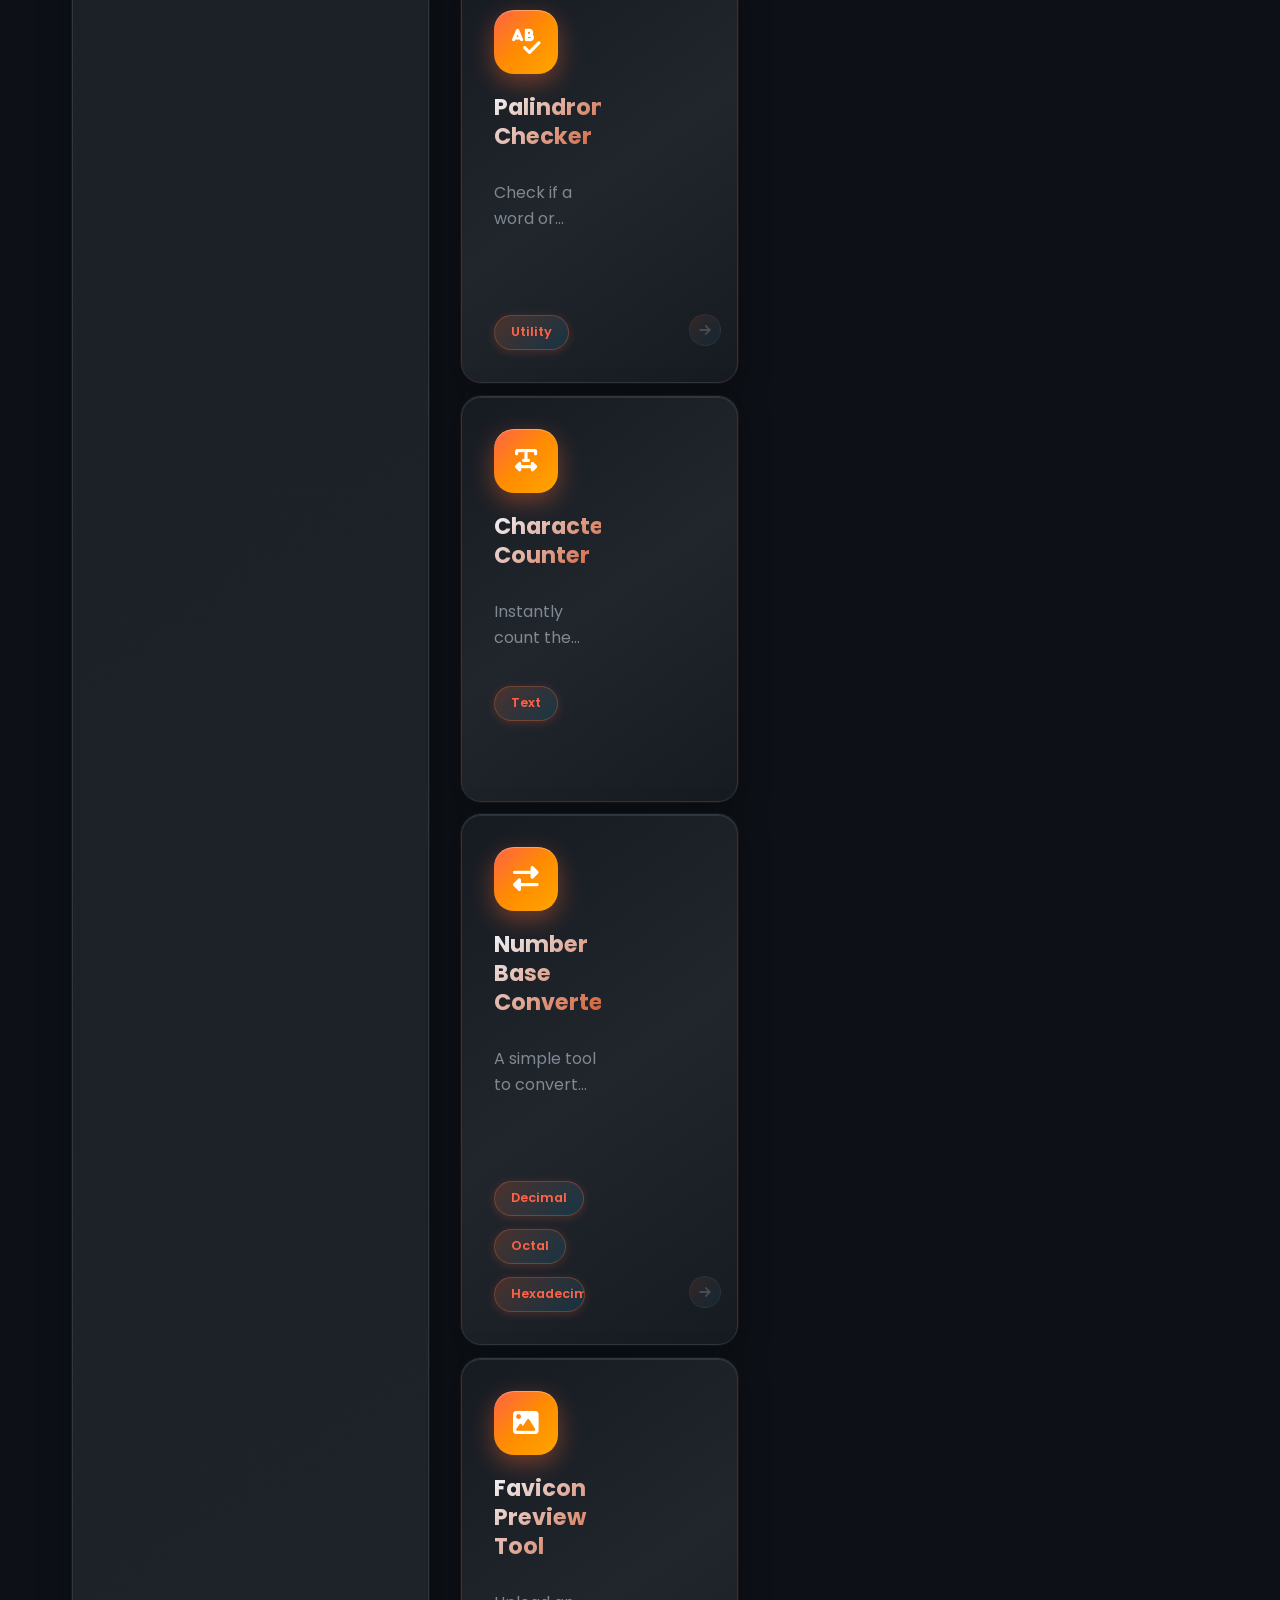
==== commit c5ebc82e: "Merge pull request #368 from krishpusa-prog/cssgradient css_gradient_generator" ====
--- a/index.html
+++ b/index.html
@@ -2179,6 +2179,24 @@
                                                 <i class="fas fa-arrow-right"></i>
                                             </div>
                                         </a>
+                                        <!--CSS Gradient Generator-->
+                                        <a href="tools/css-gradient-generator/index.html" class="tool-card" data-category="utility">
+                                            <div class="tool-icon">
+                                                <i class="fas fa-fill-drip"></i>
+                                            </div>
+                                            <div class="tool-content">
+                                                <h3 class="tool-title">CSS Gradient Generator</h3>
+                                                <p class="tool-description">Create beautiful CSS gradients with an intuitive interface. Choose colors, direction, and get the CSS code instantly.</p>
+                                                <div class="tool-tags">
+                                                    <span class="tag">CSS</span>
+                                                    <span class="tag">Gradient</span>
+                                                    <span class="tag">Utility</span>
+                                                </div>
+                                            </div>
+                                            <div class="tool-arrow">
+                                                <i class="fas fa-arrow-right"></i>
+                                            </div>
+                                        </a>
 
                                         <!-- Add Tool Card -->
                                         <div class="tool-card add-tool-card" data-category="all">
